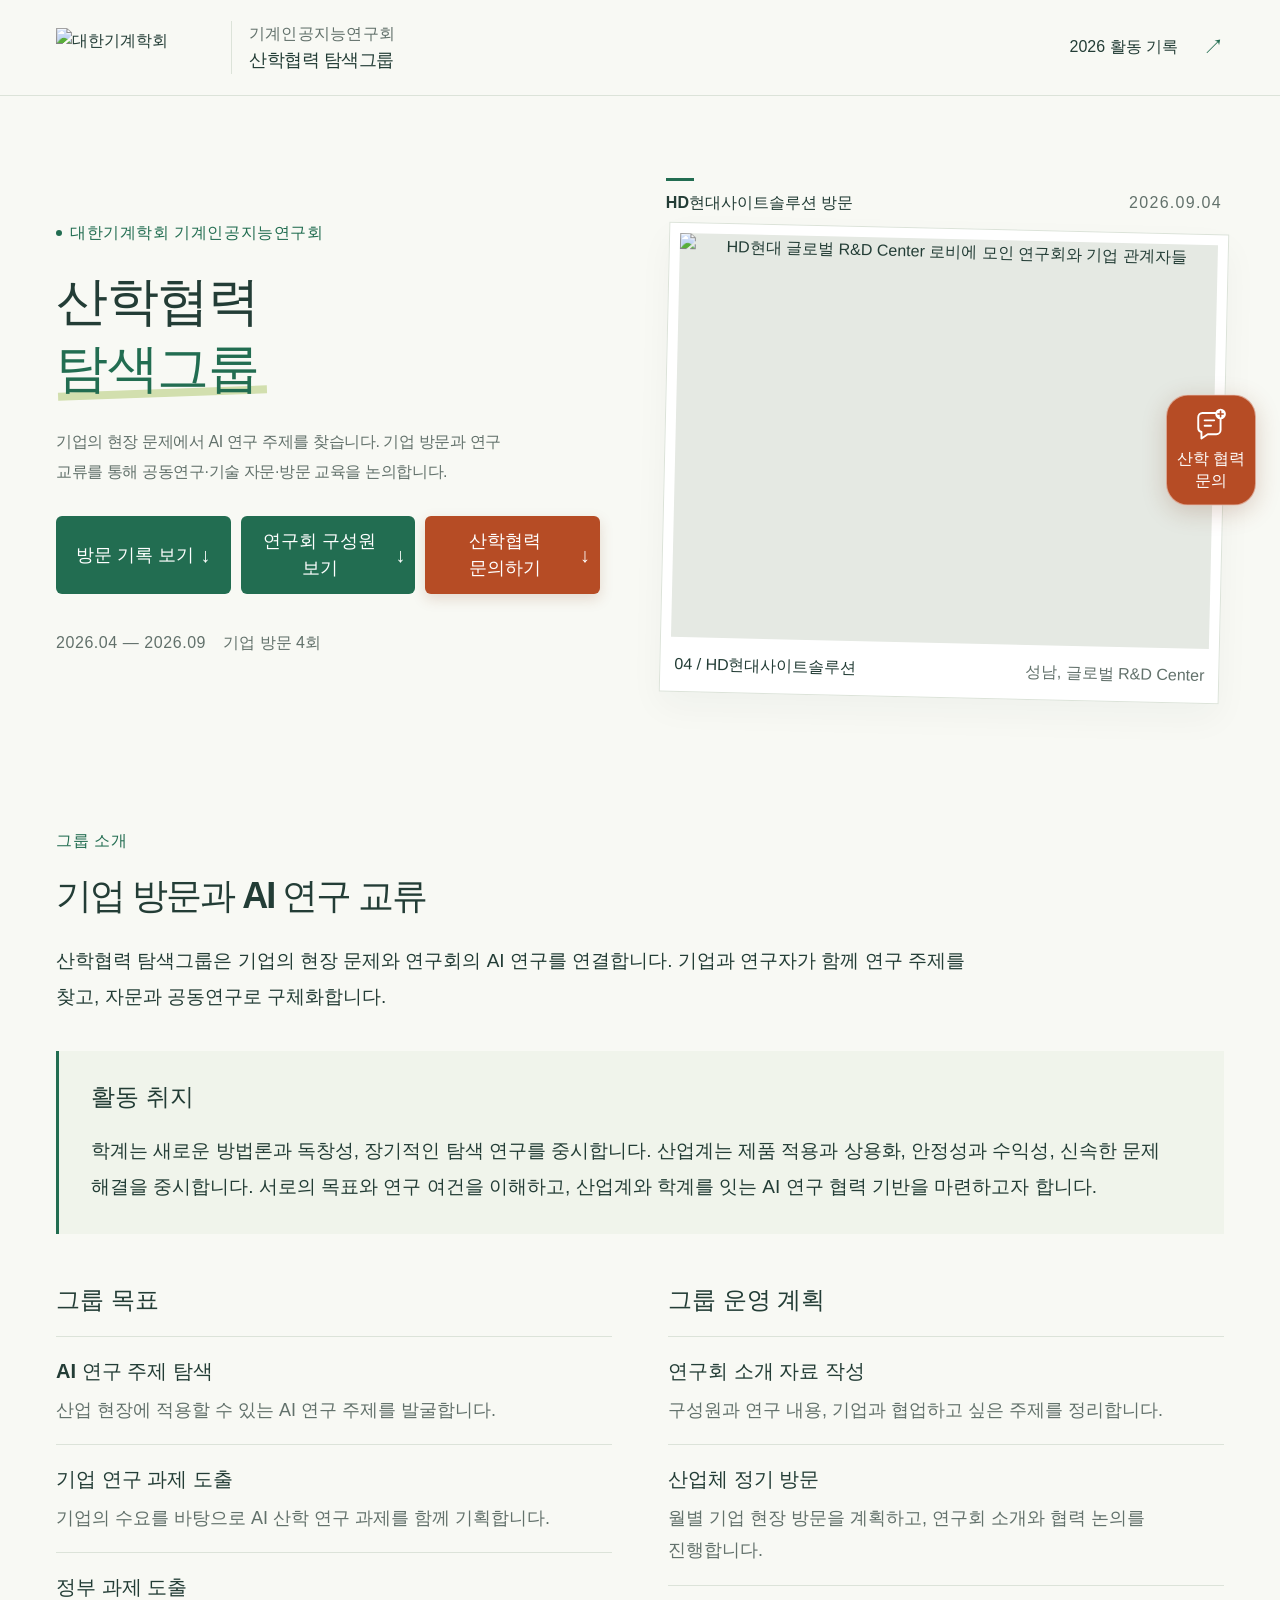
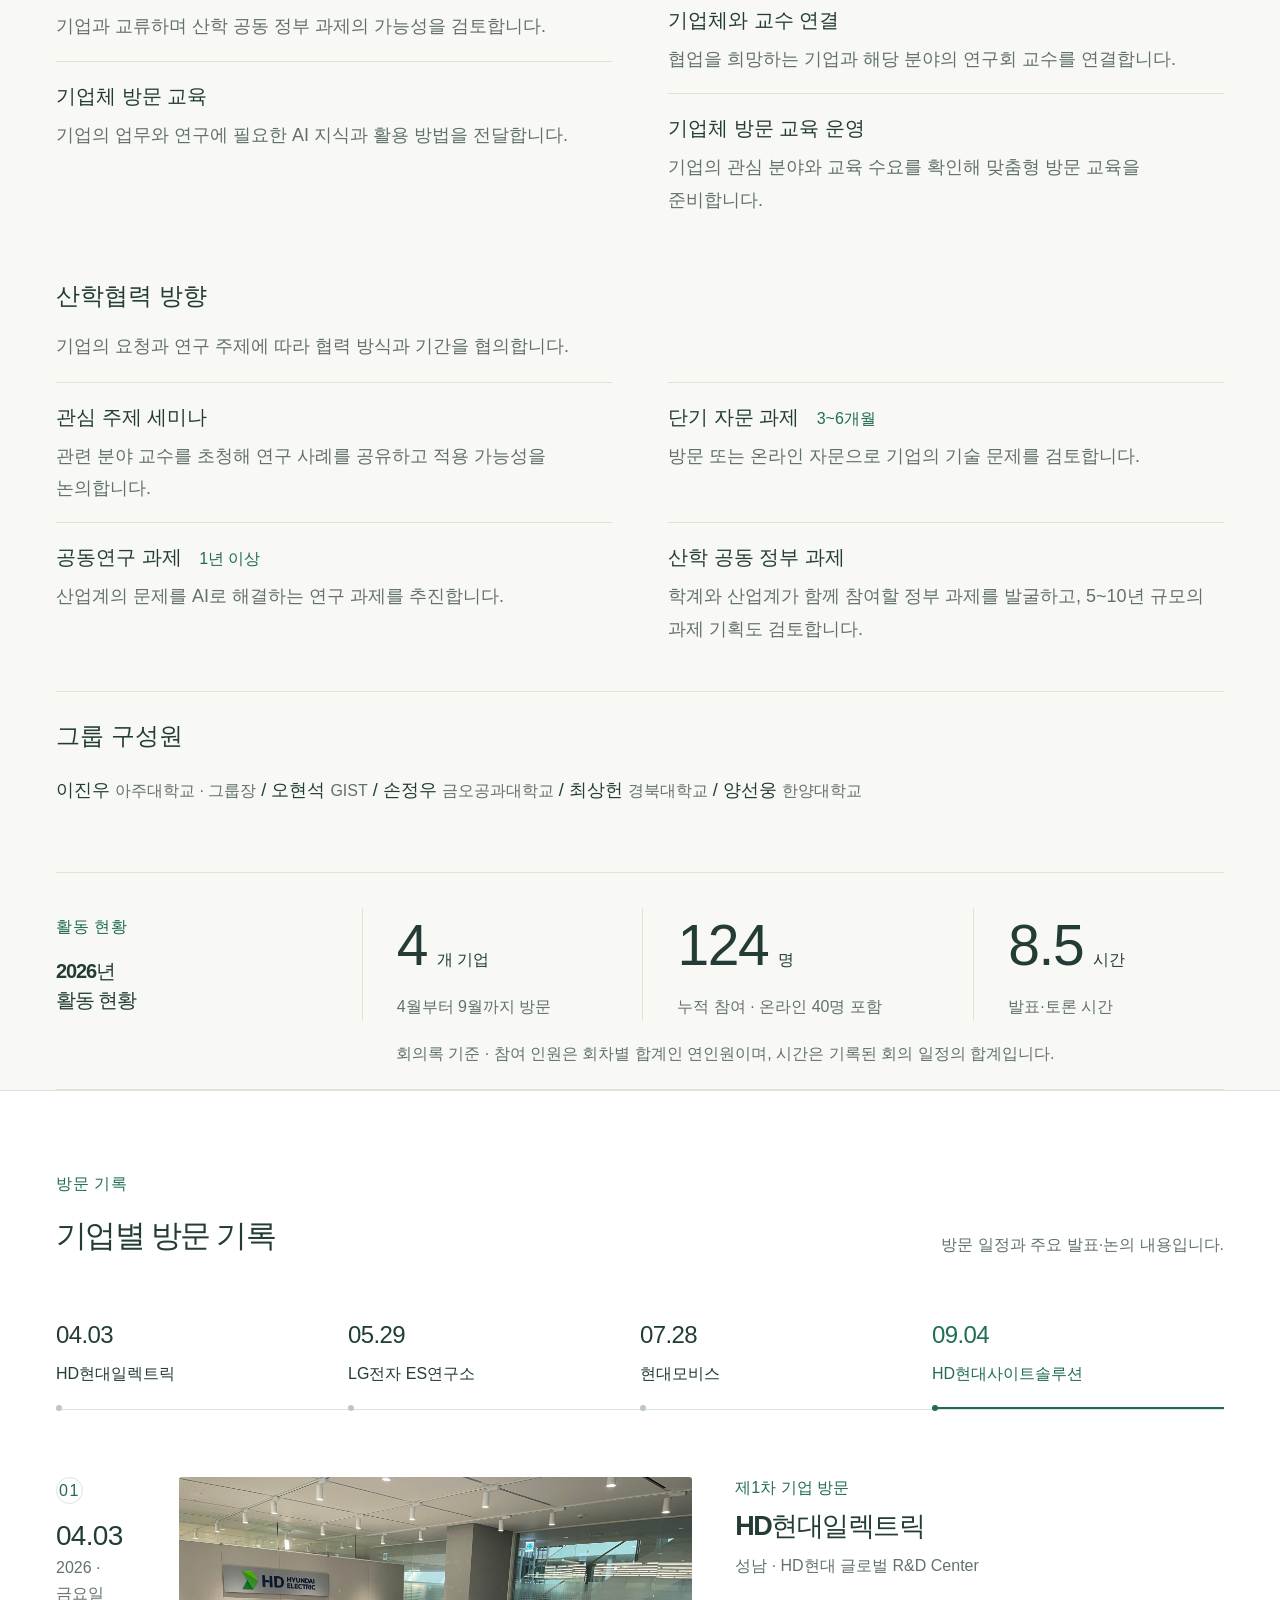
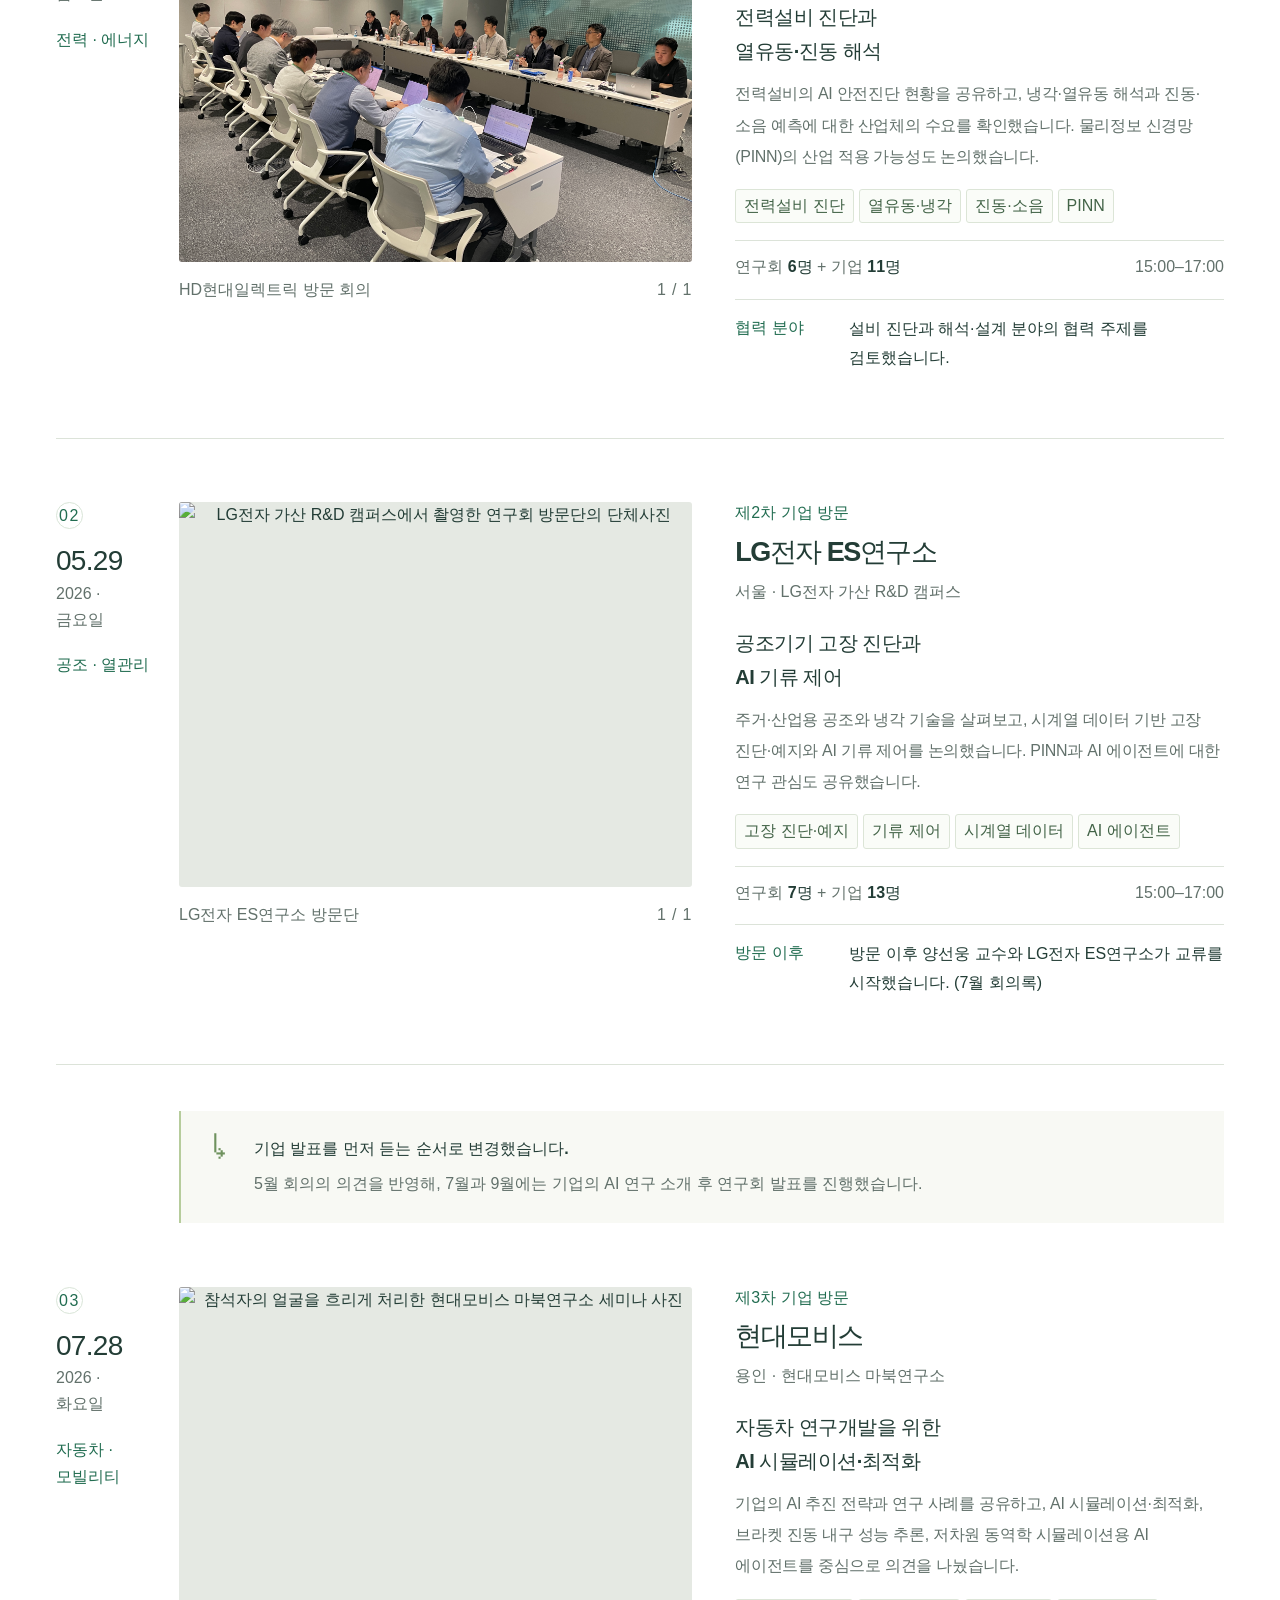
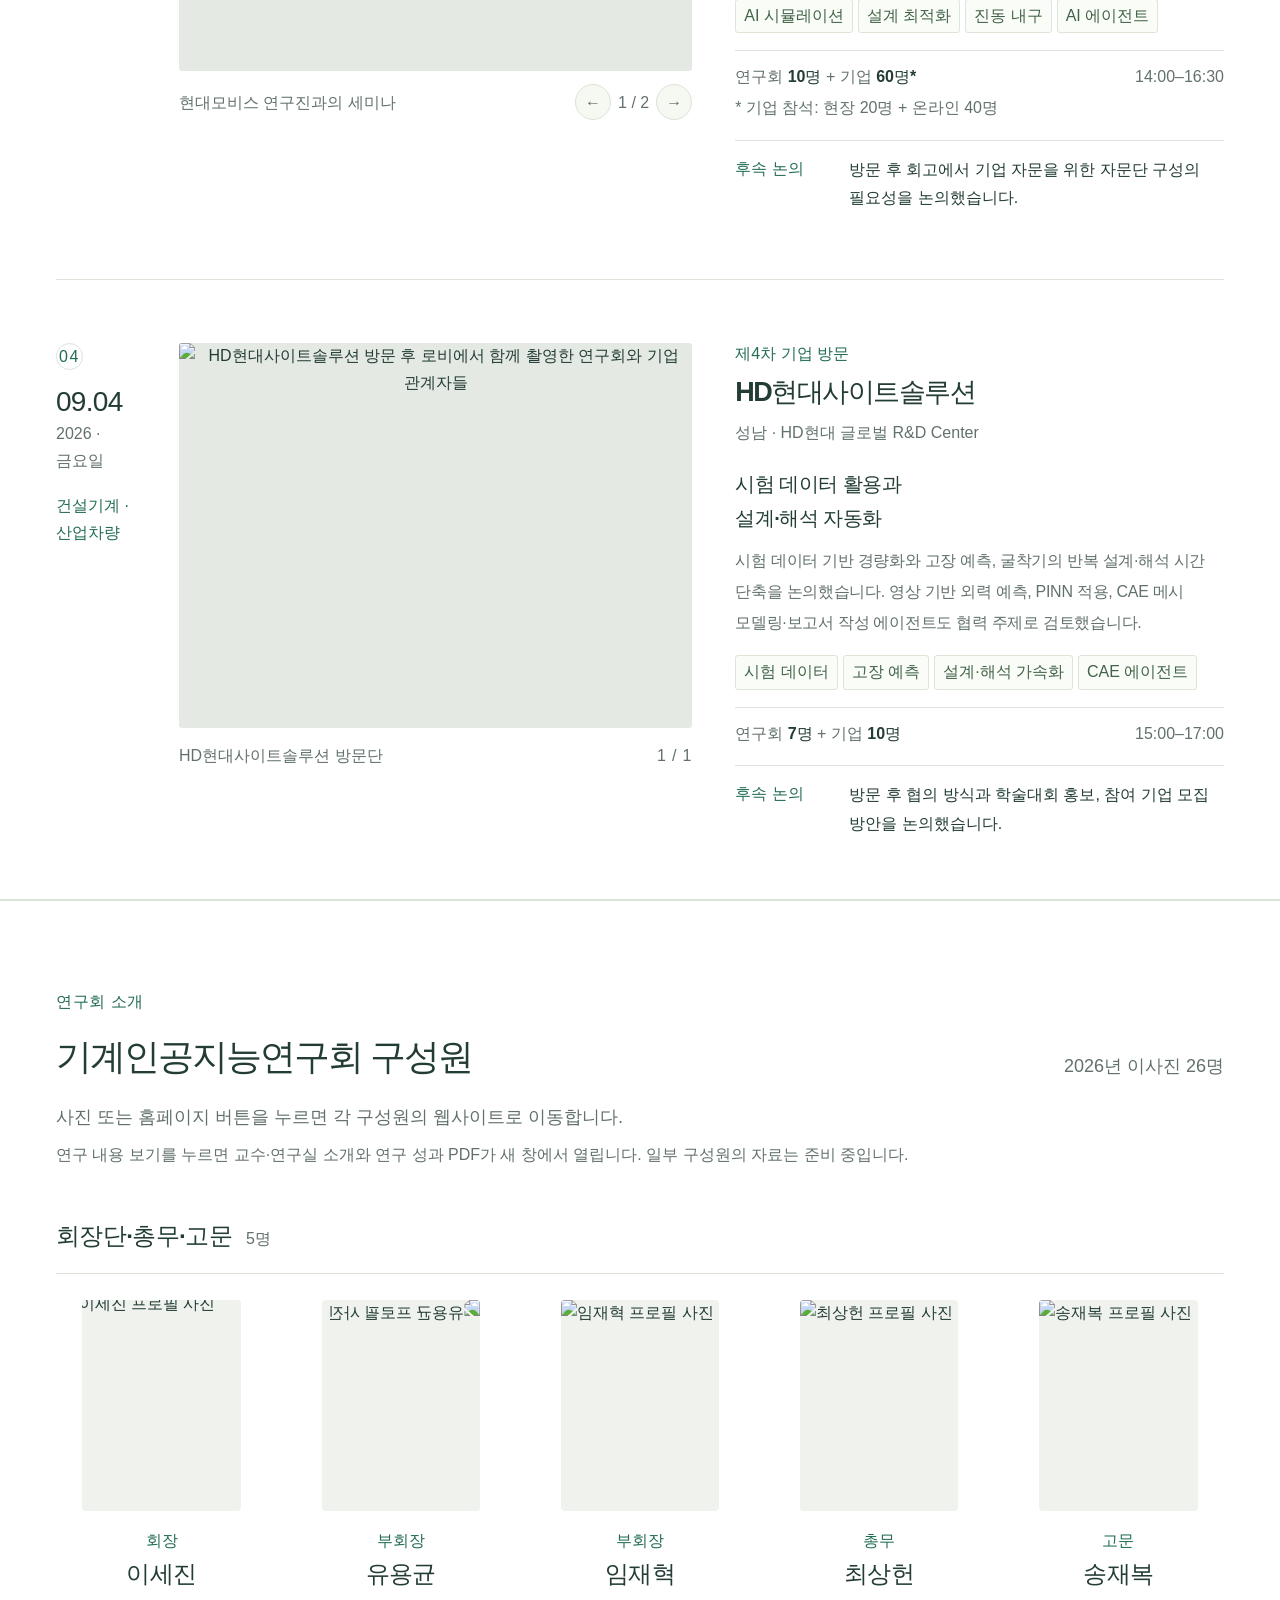
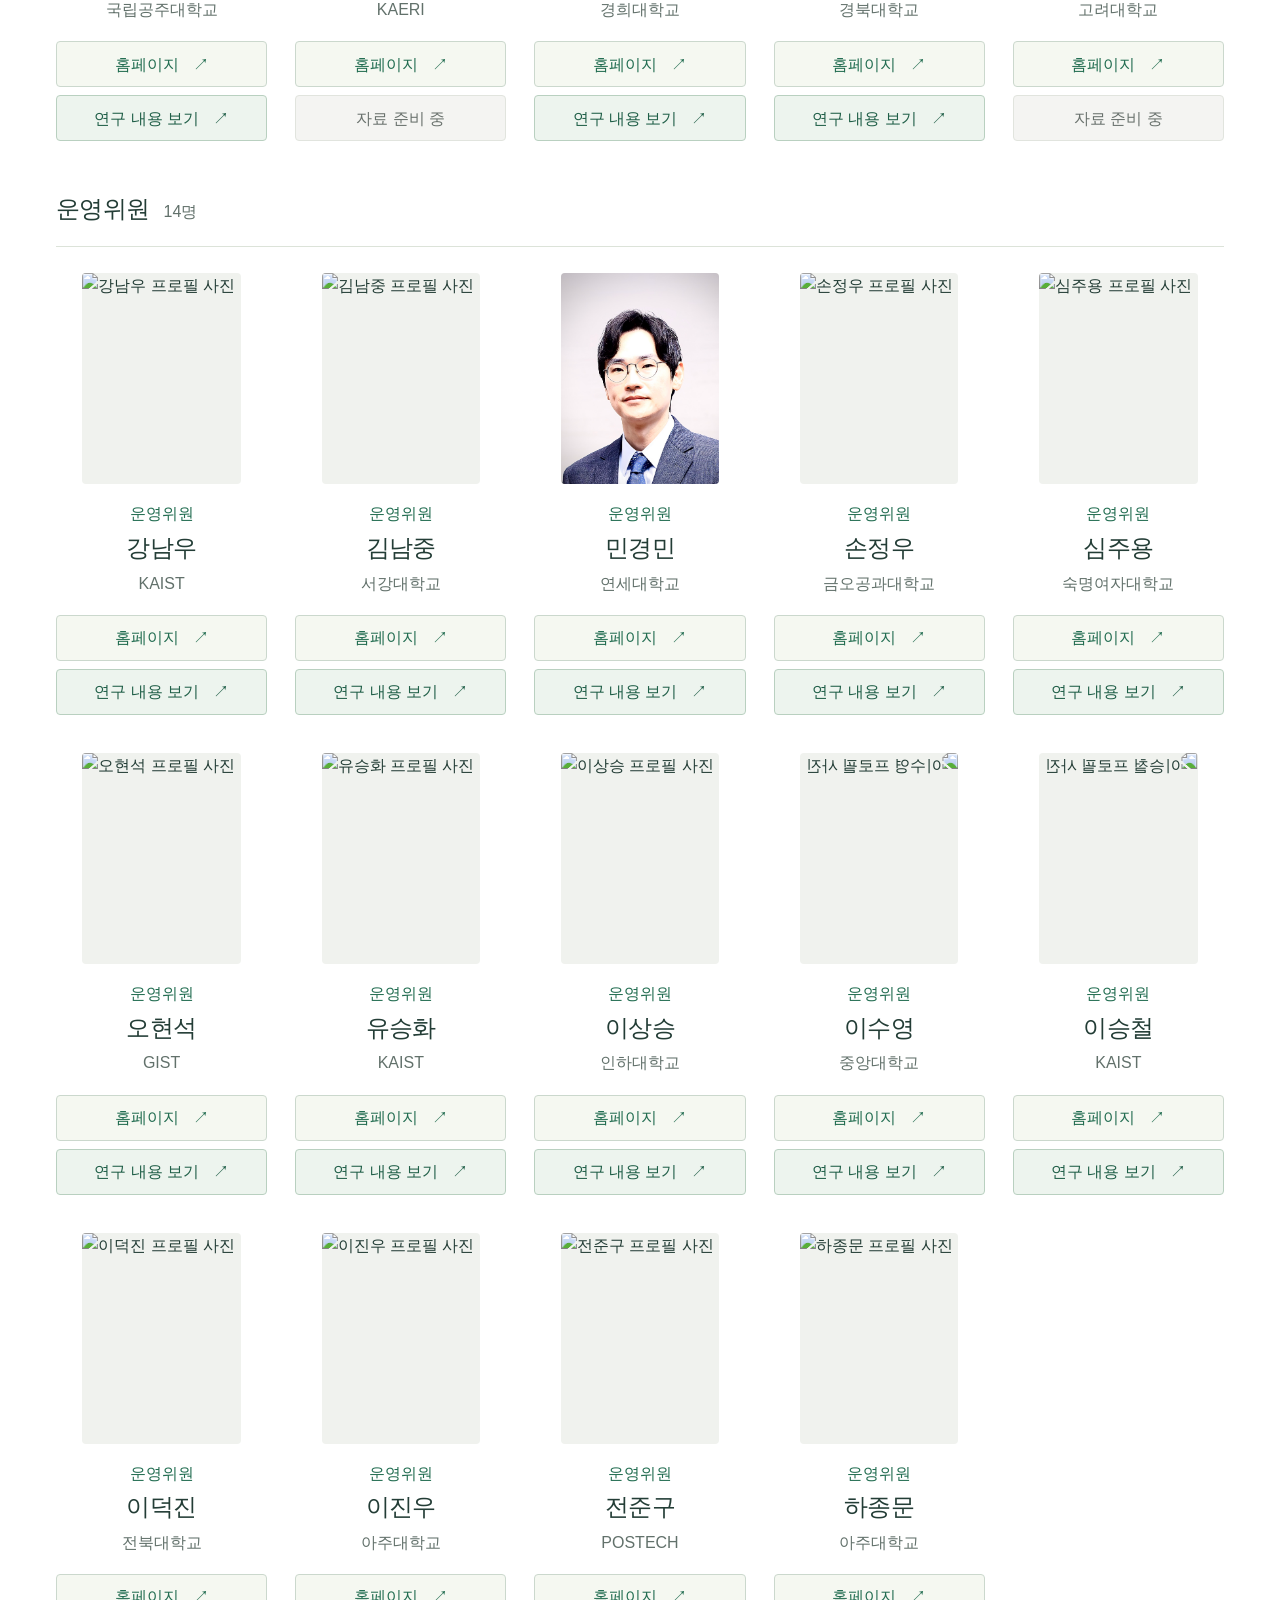
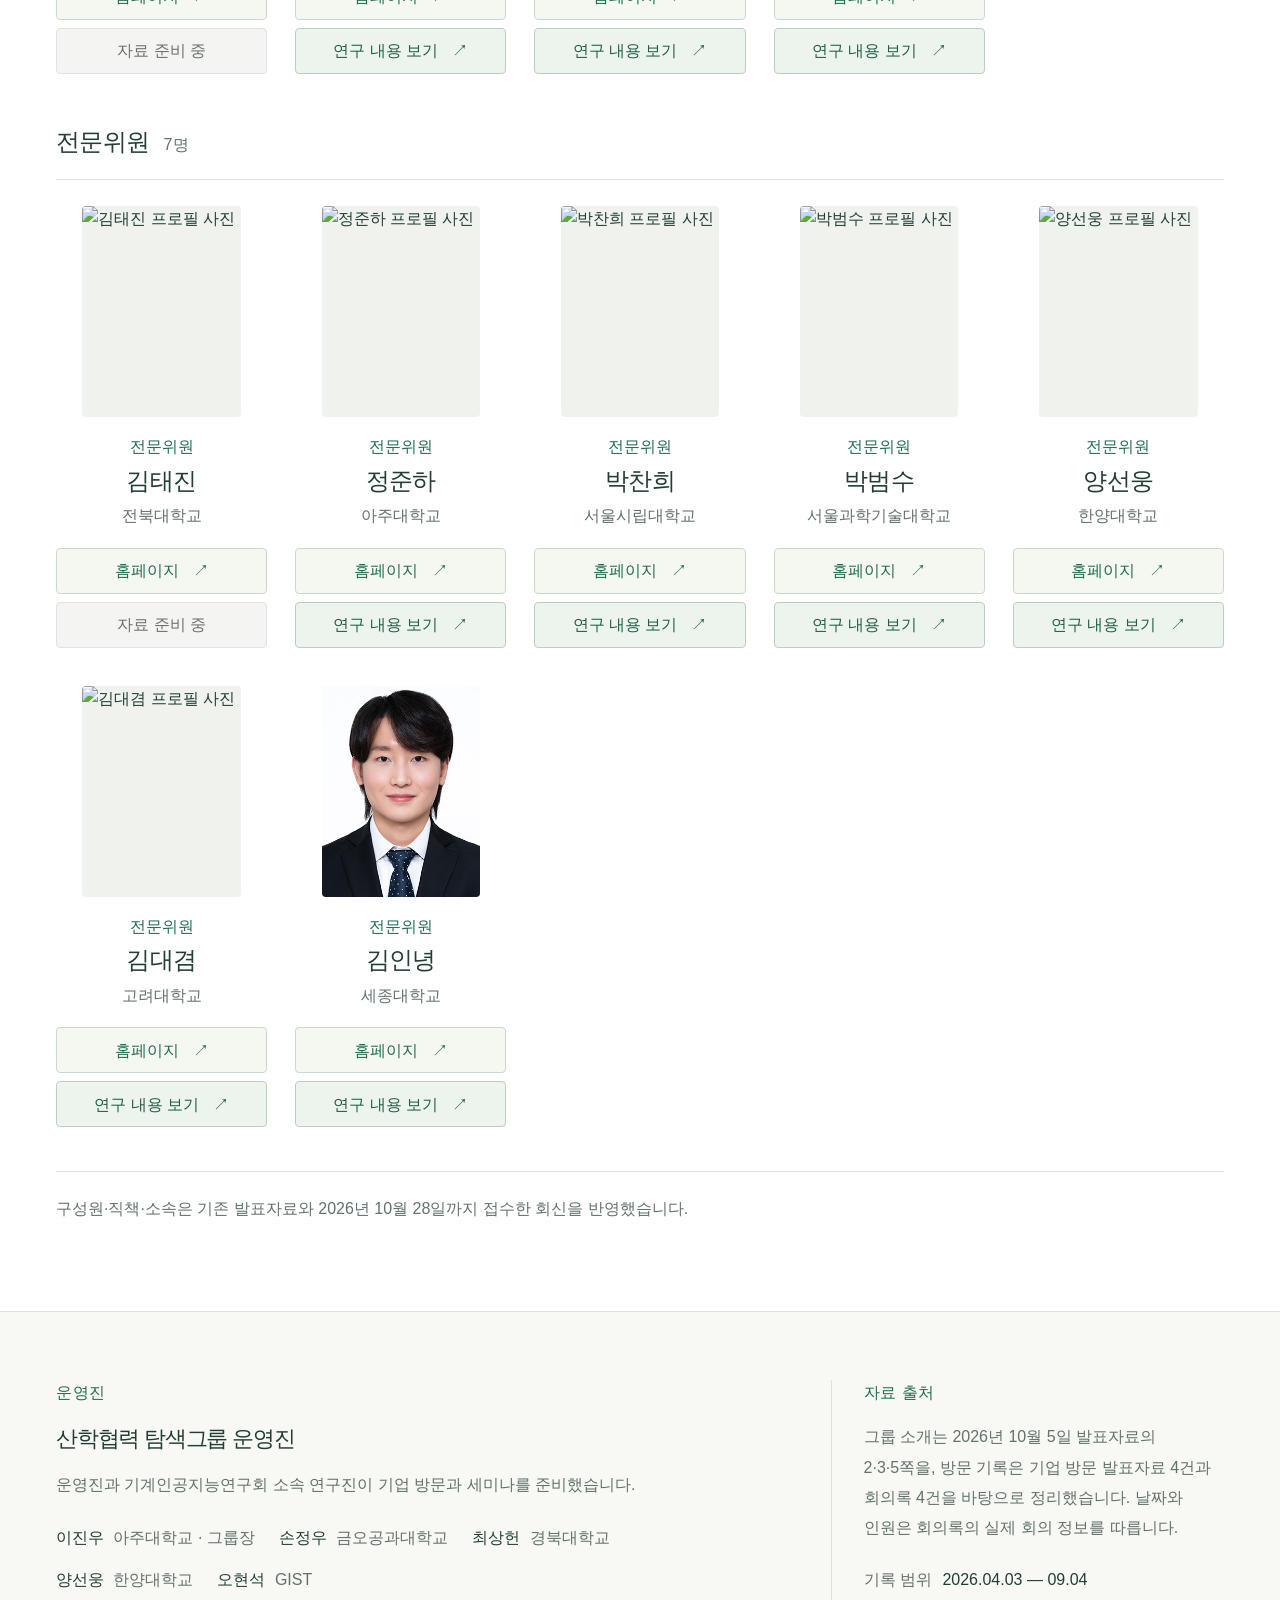
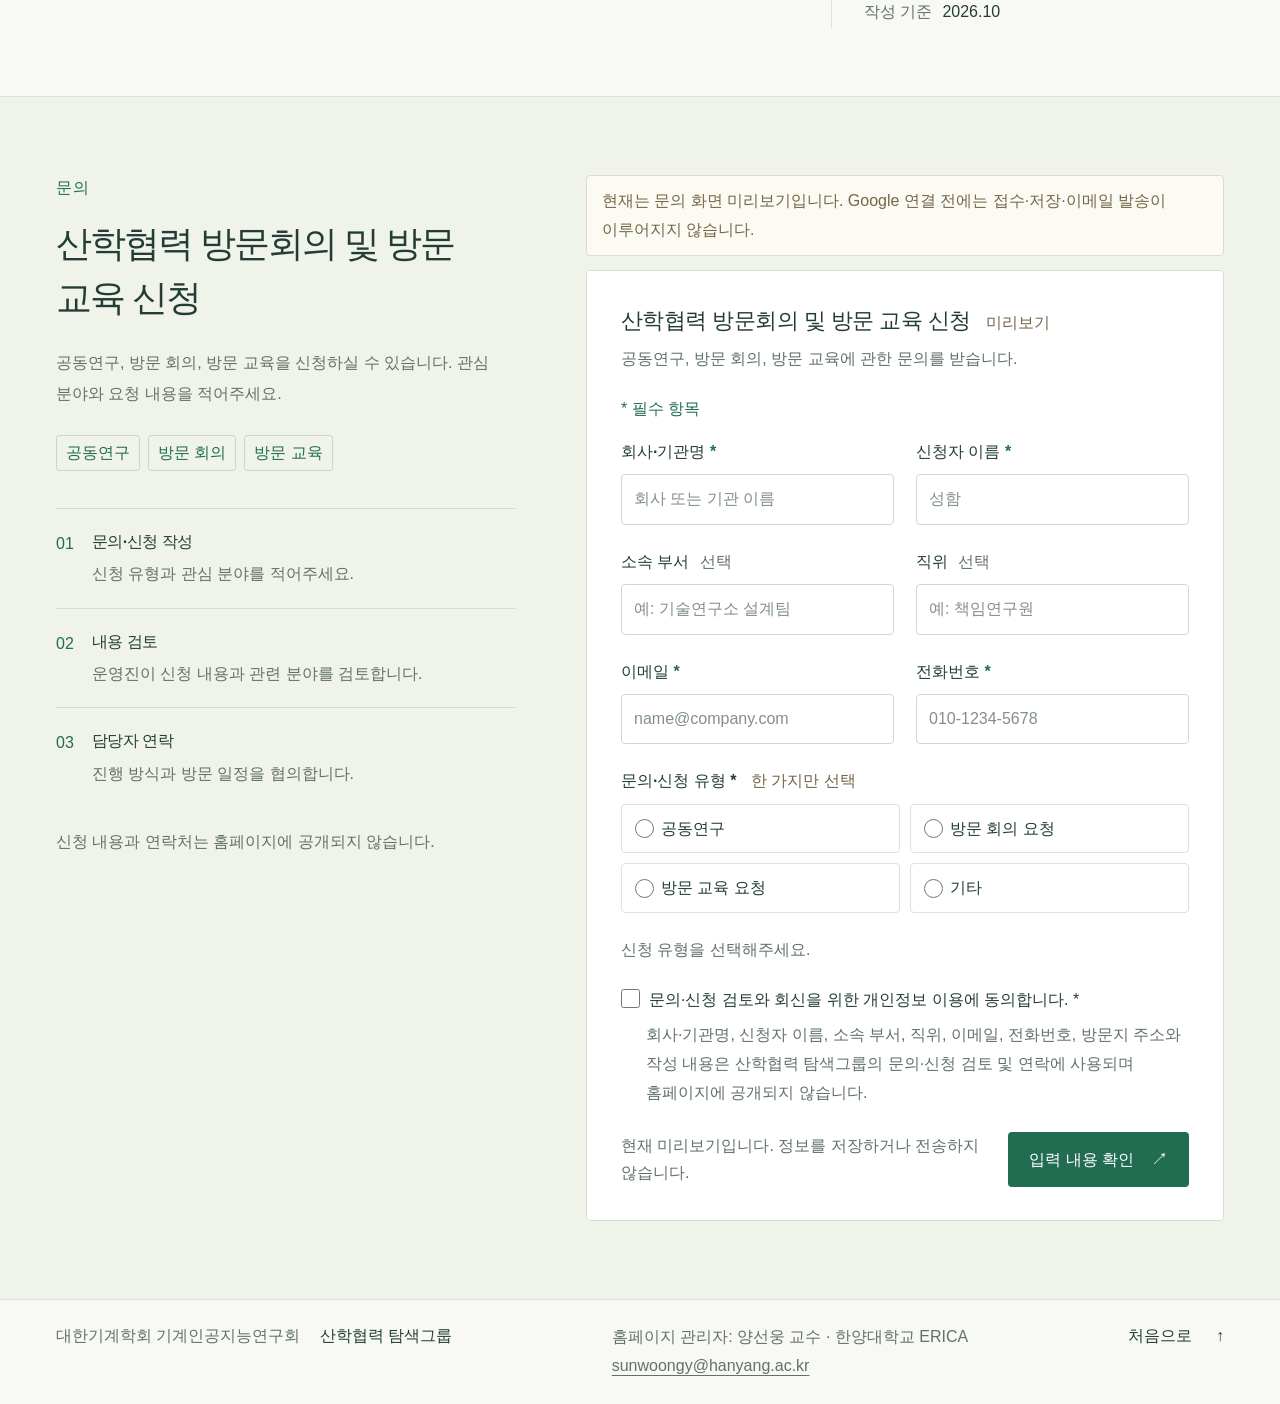
==== index.html @ 675a939b "Publish Sooyoung Lee research profile v2" ====
<!doctype html>
<html lang="ko">
<head>
  <meta charset="UTF-8">
  <meta name="viewport" content="width=device-width, initial-scale=1">
  <meta name="theme-color" content="#f8f9f4">
  <meta name="description" content="대한기계학회 기계인공지능연구회 산학협력 탐색그룹. 그룹 목표와 운영 계획, 기업 방문 기록, 공동연구와 방문 교육을 소개합니다.">
  <meta property="og:title" content="산학협력 탐색그룹 | 기계인공지능연구회">
  <meta property="og:description" content="2026년 4월부터 9월까지, 네 번의 기업 방문과 산학 교류의 기록.">
  <meta property="og:type" content="website">
  <title>산학협력 탐색그룹 · 기계인공지능연구회</title>
  <link rel="icon" href="assets/ksme-logo.gif" type="image/gif">
  <link rel="stylesheet" href="styles.css?v=20261020-research">
  <script src="app.js?v=20261019-quick-follow" defer></script>
  <script src="contact-config.js" defer></script>
  <script src="contact.js?v=choices-20261011" defer></script>
</head>
<body id="top">
  <a class="skip-link" href="#main">본문으로 이동</a>
  <header class="site-header">
    <div class="container header-inner">
      <a class="identity" href="#top" aria-label="산학협력 탐색그룹 처음으로">
        <img class="identity-logo" src="assets/ksme-logo.gif" alt="대한기계학회" width="189" height="47">
        <span class="identity-group"><span class="identity-parent">기계인공지능연구회</span><strong>산학협력 탐색그룹</strong></span>
      </a>
      <a class="header-link" href="#journey"><span class="header-link-label">2026 활동 기록</span><span aria-hidden="true">↗</span></a>
    </div>
  </header>
  <main id="main">
    <section class="hero container" aria-labelledby="hero-title">
      <div class="hero-copy">
        <div class="eyebrow"><span class="status-dot"></span> 대한기계학회 기계인공지능연구회</div>
        <h1 id="hero-title">산학협력<br><em>탐색그룹</em></h1>
        <p class="hero-description">기업의 현장 문제에서 AI 연구 주제를 찾습니다. 기업 방문과 연구 교류를 통해 공동연구·기술 자문·방문 교육을 논의합니다.</p>
        <div class="hero-actions"><a class="button" href="#journey">방문 기록 보기 <span aria-hidden="true">↓</span></a><a class="button" href="#members">연구회 구성원 보기 <span aria-hidden="true">↓</span></a><a class="button button-contact" href="#contact">산학협력 문의하기 <span aria-hidden="true">↓</span></a></div>
        <p class="hero-period">2026.04 — 2026.09 <span>기업 방문 4회</span></p>
      </div>
      <div class="hero-visual">
        <div class="photo-tab">HD현대사이트솔루션 방문 <span>2026.09.04</span></div>
        <figure class="hero-photo">
          <button class="photo-open" data-image="assets/photos/04-hd-site-group.webp" data-caption="2026.09.04 · HD현대사이트솔루션 방문 · HD현대 글로벌 R&D Center" aria-label="HD현대사이트솔루션 방문 단체사진 크게 보기">
            <img src="assets/photos/04-hd-site-group.webp" alt="HD현대 글로벌 R&D Center 로비에 모인 연구회와 기업 관계자들" width="1360" height="1020" fetchpriority="high">
            <span class="photo-expand" aria-hidden="true">↗</span>
          </button>
          <figcaption><span>04 / HD현대사이트솔루션</span><span>성남, 글로벌 R&D Center</span></figcaption>
        </figure>
      </div>
    </section>

    <section class="approach container group-intro" id="about" aria-labelledby="approach-title">
      <div class="intro-heading"><span class="section-kicker">그룹 소개</span><h2 id="approach-title">기업 방문과 AI 연구 교류</h2><p>산학협력 탐색그룹은 기업의 현장 문제와 연구회의 AI 연구를 연결합니다. 기업과 연구자가 함께 연구 주제를 찾고, 자문과 공동연구로 구체화합니다.</p></div>
      <div class="intro-purpose"><h3>활동 취지</h3><p>학계는 새로운 방법론과 독창성, 장기적인 탐색 연구를 중시합니다. 산업계는 제품 적용과 상용화, 안정성과 수익성, 신속한 문제 해결을 중시합니다. 서로의 목표와 연구 여건을 이해하고, 산업계와 학계를 잇는 AI 연구 협력 기반을 마련하고자 합니다.</p></div>
      <div class="intro-columns">
        <div><h3>그룹 목표</h3><dl class="intro-list">
          <div><dt>AI 연구 주제 탐색</dt><dd>산업 현장에 적용할 수 있는 AI 연구 주제를 발굴합니다.</dd></div>
          <div><dt>기업 연구 과제 도출</dt><dd>기업의 수요를 바탕으로 AI 산학 연구 과제를 함께 기획합니다.</dd></div>
          <div><dt>정부 과제 도출</dt><dd>기업과 교류하며 산학 공동 정부 과제의 가능성을 검토합니다.</dd></div>
          <div><dt>기업체 방문 교육</dt><dd>기업의 업무와 연구에 필요한 AI 지식과 활용 방법을 전달합니다.</dd></div>
        </dl></div>
        <div><h3>그룹 운영 계획</h3><dl class="intro-list">
          <div><dt>연구회 소개 자료 작성</dt><dd>구성원과 연구 내용, 기업과 협업하고 싶은 주제를 정리합니다.</dd></div>
          <div><dt>산업체 정기 방문</dt><dd>월별 기업 현장 방문을 계획하고, 연구회 소개와 협력 논의를 진행합니다.</dd></div>
          <div><dt>기업체와 교수 연결</dt><dd>협업을 희망하는 기업과 해당 분야의 연구회 교수를 연결합니다.</dd></div>
          <div><dt>기업체 방문 교육 운영</dt><dd>기업의 관심 분야와 교육 수요를 확인해 맞춤형 방문 교육을 준비합니다.</dd></div>
        </dl></div>
      </div>
      <div class="intro-directions"><h3>산학협력 방향</h3><p class="intro-caption">기업의 요청과 연구 주제에 따라 협력 방식과 기간을 협의합니다.</p><dl class="intro-list direction-list">
        <div><dt>관심 주제 세미나</dt><dd>관련 분야 교수를 초청해 연구 사례를 공유하고 적용 가능성을 논의합니다.</dd></div>
        <div><dt>단기 자문 과제 <span>3~6개월</span></dt><dd>방문 또는 온라인 자문으로 기업의 기술 문제를 검토합니다.</dd></div>
        <div><dt>공동연구 과제 <span>1년 이상</span></dt><dd>산업계의 문제를 AI로 해결하는 연구 과제를 추진합니다.</dd></div>
        <div><dt>산학 공동 정부 과제</dt><dd>학계와 산업계가 함께 참여할 정부 과제를 발굴하고, 5~10년 규모의 과제 기획도 검토합니다.</dd></div>
      </dl></div>
      <div class="intro-team"><h3>그룹 구성원</h3><p>이진우 <span>아주대학교 · 그룹장</span> / 오현석 <span>GIST</span> / 손정우 <span>금오공과대학교</span> / 최상헌 <span>경북대학교</span> / 양선웅 <span>한양대학교</span></p></div>
    </section>



    <section class="numbers container" aria-label="2026년 활동 규모">
      <div class="number-intro"><span class="section-kicker">활동 현황</span><h2>2026년<br>활동 현황</h2></div>
      <div class="metric"><p><strong>4</strong><span>개 기업</span></p><span>4월부터 9월까지 방문</span></div>
      <div class="metric"><p><strong>124</strong><span>명</span></p><span>누적 참여 · 온라인 40명 포함</span></div>
      <div class="metric"><p><strong>8.5</strong><span>시간</span></p><span>발표·토론 시간</span></div>
      <p class="metric-note">회의록 기준 · 참여 인원은 회차별 합계인 연인원이며, 시간은 기록된 회의 일정의 합계입니다.</p>
    </section>



    <section class="journey" id="journey" aria-labelledby="journey-title">
      <div class="container">
        <div class="section-heading"><div><span class="section-kicker">방문 기록</span><h2 id="journey-title">기업별 방문 기록</h2></div><p>방문 일정과 주요 발표·논의 내용입니다.</p></div>
        <nav class="journey-index" aria-label="방문 기록 바로가기">
          <a href="#visit-01"><span>04.03</span><strong>HD현대일렉트릭</strong></a><a href="#visit-02"><span>05.29</span><strong>LG전자 ES연구소</strong></a><a href="#visit-03"><span>07.28</span><strong>현대모비스</strong></a><a href="#visit-04"><span>09.04</span><strong>HD현대사이트솔루션</strong></a>
        </nav>

        <article class="visit" id="visit-01" aria-labelledby="visit-title-01">
          <div class="visit-date"><span class="visit-number">01</span><time datetime="2026-04-03"><strong>04.03</strong><span>2026 · 금요일</span></time><span class="visit-sector">전력 · 에너지</span></div>
          <div class="visit-content">
            <div class="visit-gallery" aria-label="HD현대일렉트릭 방문 사진"><figure><button class="photo-open" data-image="assets/photos/01-hd-electric-visit-20261015.jpg" data-caption="2026.04.03 · HD현대일렉트릭 · 전력설비 AI 연구 교류" aria-label="HD현대일렉트릭 방문 사진 크게 보기"><img src="assets/photos/01-hd-electric-visit-20261015.jpg" alt="HD현대일렉트릭 회의실에서 연구회와 기업 관계자들이 AI 연구와 협력 주제를 논의하는 모습" width="4032" height="3024" loading="lazy"><span class="photo-expand" aria-hidden="true">↗</span></button><figcaption><span>HD현대일렉트릭 방문 회의</span><span class="photo-count">1 / 1</span></figcaption></figure></div>
            <div class="visit-story"><div class="visit-label">제1차 기업 방문</div><h3 id="visit-title-01">HD현대일렉트릭</h3><p class="location">성남 · HD현대 글로벌 R&D Center</p><p class="visit-lead">전력설비 진단과<br>열유동·진동 해석</p><p class="visit-description">전력설비의 AI 안전진단 현황을 공유하고, 냉각·열유동 해석과 진동·소음 예측에 대한 산업체의 수요를 확인했습니다. 물리정보 신경망(PINN)의 산업 적용 가능성도 논의했습니다.</p><div class="tags"><span>전력설비 진단</span><span>열유동·냉각</span><span>진동·소음</span><span>PINN</span></div><div class="meeting-meta"><span>연구회 <b>6명</b> + 기업 <b>11명</b></span><span>15:00–17:00</span></div><div class="takeaway"><span>협력 분야</span><p>설비 진단과 해석·설계 분야의 협력 주제를 검토했습니다.</p></div></div>
          </div>
        </article>

        <article class="visit" id="visit-02" aria-labelledby="visit-title-02">
          <div class="visit-date"><span class="visit-number">02</span><time datetime="2026-05-29"><strong>05.29</strong><span>2026 · 금요일</span></time><span class="visit-sector">공조 · 열관리</span></div>
          <div class="visit-content">
            <div class="visit-gallery"><figure><button class="photo-open" data-image="assets/photos/02-lg-es-group.webp" data-caption="2026.05.29 · LG전자 ES연구소 방문 · 가산 R&D 캠퍼스" aria-label="LG전자 ES연구소 방문 단체사진 크게 보기"><img src="assets/photos/02-lg-es-group.webp" alt="LG전자 가산 R&D 캠퍼스에서 촬영한 연구회 방문단의 단체사진" width="2137" height="1603" loading="lazy"><span class="photo-expand" aria-hidden="true">↗</span></button><figcaption><span>LG전자 ES연구소 방문단</span><span class="photo-count">1 / 1</span></figcaption></figure></div>
            <div class="visit-story"><div class="visit-label">제2차 기업 방문</div><h3 id="visit-title-02">LG전자 ES연구소</h3><p class="location">서울 · LG전자 가산 R&D 캠퍼스</p><p class="visit-lead">공조기기 고장 진단과<br>AI 기류 제어</p><p class="visit-description">주거·산업용 공조와 냉각 기술을 살펴보고, 시계열 데이터 기반 고장 진단·예지와 AI 기류 제어를 논의했습니다. PINN과 AI 에이전트에 대한 연구 관심도 공유했습니다.</p><div class="tags"><span>고장 진단·예지</span><span>기류 제어</span><span>시계열 데이터</span><span>AI 에이전트</span></div><div class="meeting-meta"><span>연구회 <b>7명</b> + 기업 <b>13명</b></span><span>15:00–17:00</span></div><div class="takeaway"><span>방문 이후</span><p>방문 이후 양선웅 교수와 LG전자 ES연구소가 교류를 시작했습니다. (7월 회의록)</p></div></div>
          </div>
        </article>

        <div class="journey-note"><span aria-hidden="true">↳</span><p><strong>기업 발표를 먼저 듣는 순서로 변경했습니다.</strong><br>5월 회의의 의견을 반영해, 7월과 9월에는 기업의 AI 연구 소개 후 연구회 발표를 진행했습니다.</p></div>

        <article class="visit" id="visit-03" aria-labelledby="visit-title-03">
          <div class="visit-date"><span class="visit-number">03</span><time datetime="2026-07-28"><strong>07.28</strong><span>2026 · 화요일</span></time><span class="visit-sector">자동차 · 모빌리티</span></div>
          <div class="visit-content">
            <div class="visit-gallery" data-gallery="mobis" aria-label="현대모비스 방문 사진"><figure><button class="photo-open" data-image="assets/photos/03-mobis-meeting.webp?v=privacy-20261004" data-caption="2026.07.28 · 현대모비스 마북연구소 · 연구회·기업 관계자들과의 교류" aria-label="현대모비스 방문 사진 크게 보기"><img src="assets/photos/03-mobis-meeting.webp?v=privacy-20261004" alt="참석자의 얼굴을 흐리게 처리한 현대모비스 마북연구소 세미나 사진" width="1448" height="1086" loading="lazy"><span class="photo-expand" aria-hidden="true">↗</span></button><figcaption><span class="gallery-caption">현대모비스 연구진과의 세미나</span><span class="gallery-pagination"><button type="button" data-prev aria-label="현대모비스 이전 사진">←</button><span data-counter aria-live="polite">1 / 2</span><button type="button" data-next aria-label="현대모비스 다음 사진">→</button></span></figcaption></figure></div>
            <div class="visit-story"><div class="visit-label">제3차 기업 방문</div><h3 id="visit-title-03">현대모비스</h3><p class="location">용인 · 현대모비스 마북연구소</p><p class="visit-lead">자동차 연구개발을 위한<br>AI 시뮬레이션·최적화</p><p class="visit-description">기업의 AI 추진 전략과 연구 사례를 공유하고, AI 시뮬레이션·최적화, 브라켓 진동 내구 성능 추론, 저차원 동역학 시뮬레이션용 AI 에이전트를 중심으로 의견을 나눴습니다.</p><div class="tags"><span>AI 시뮬레이션</span><span>설계 최적화</span><span>진동 내구</span><span>AI 에이전트</span></div><div class="meeting-meta"><span>연구회 <b>10명</b> + 기업 <b>60명*</b></span><span>14:00–16:30</span></div><p class="attendance-note">* 기업 참석: 현장 20명 + 온라인 40명</p><div class="takeaway"><span>후속 논의</span><p>방문 후 회고에서 기업 자문을 위한 자문단 구성의 필요성을 논의했습니다.</p></div></div>
          </div>
        </article>

        <article class="visit" id="visit-04" aria-labelledby="visit-title-04">
          <div class="visit-date"><span class="visit-number">04</span><time datetime="2026-09-04"><strong>09.04</strong><span>2026 · 금요일</span></time><span class="visit-sector">건설기계 · 산업차량</span></div>
          <div class="visit-content">
            <div class="visit-gallery"><figure><button class="photo-open" data-image="assets/photos/04-hd-site-group.webp" data-caption="2026.09.04 · HD현대사이트솔루션 방문 · HD현대 글로벌 R&D Center" aria-label="HD현대사이트솔루션 방문 단체사진 크게 보기"><img src="assets/photos/04-hd-site-group.webp" alt="HD현대사이트솔루션 방문 후 로비에서 함께 촬영한 연구회와 기업 관계자들" width="1360" height="1020" loading="lazy"><span class="photo-expand" aria-hidden="true">↗</span></button><figcaption><span>HD현대사이트솔루션 방문단</span><span class="photo-count">1 / 1</span></figcaption></figure></div>
            <div class="visit-story"><div class="visit-label">제4차 기업 방문</div><h3 id="visit-title-04">HD현대사이트솔루션</h3><p class="location">성남 · HD현대 글로벌 R&D Center</p><p class="visit-lead">시험 데이터 활용과<br>설계·해석 자동화</p><p class="visit-description">시험 데이터 기반 경량화와 고장 예측, 굴착기의 반복 설계·해석 시간 단축을 논의했습니다. 영상 기반 외력 예측, PINN 적용, CAE 메시 모델링·보고서 작성 에이전트도 협력 주제로 검토했습니다.</p><div class="tags"><span>시험 데이터</span><span>고장 예측</span><span>설계·해석 가속화</span><span>CAE 에이전트</span></div><div class="meeting-meta"><span>연구회 <b>7명</b> + 기업 <b>10명</b></span><span>15:00–17:00</span></div><div class="takeaway"><span>후속 논의</span><p>방문 후 협의 방식과 학술대회 홍보, 참여 기업 모집 방안을 논의했습니다.</p></div></div>
          </div>
        </article>
      </div>
    </section>

    <section class="members-section" id="members" aria-labelledby="members-title">
      <div class="container">
        <div class="section-heading members-heading"><div><span class="section-kicker">연구회 소개</span><h2 id="members-title">기계인공지능연구회 구성원</h2></div><p>2026년 이사진 26명</p></div>
        <p class="members-description">사진 또는 홈페이지 버튼을 누르면 각 구성원의 웹사이트로 이동합니다.</p>
        <p class="members-research-note" id="members-research-note">연구 내용 보기를 누르면 교수·연구실 소개와 연구 성과 PDF가 새 창에서 열립니다. 일부 구성원의 자료는 준비 중입니다.</p>
      <div class="member-group" aria-labelledby="member-group-1">
        <div class="member-group-heading"><h3 id="member-group-1">회장단·총무·고문</h3><span>5명</span></div>
        <div class="members-grid">
          <article class="member-card" aria-labelledby="member-46-name">
            <a class="member-photo" href="https://sites.google.com/site/appliedroboticslab/" target="_blank" rel="noopener noreferrer" aria-label="이세진 홈페이지 (새 창)">
              <img src="assets/members/member-46.png" alt="이세진 프로필 사진" width="1500" height="2250" loading="lazy" decoding="async" style="width:143.74838%;height:152.36238%;left:-12.51042%;top:-3.87610%">
            </a>
            <div class="member-info"><p class="member-role">회장</p><h4 id="member-46-name">이세진</h4><p class="member-affiliation">국립공주대학교</p></div>
            <div class="member-actions">
              <a class="member-homepage" href="https://sites.google.com/site/appliedroboticslab/" target="_blank" rel="noopener noreferrer" aria-label="이세진 홈페이지 (새 창)">홈페이지 <span aria-hidden="true">↗</span></a>
              <a class="member-research" href="assets/research/member-46-research.pdf?v=20261028" target="_blank" rel="noopener noreferrer" type="application/pdf" aria-label="이세진 연구 내용 보기 (PDF 2쪽, 새 창)">연구 내용 보기 <span aria-hidden="true">↗</span></a>
            </div>
          </article>
          <article class="member-card" aria-labelledby="member-48-name">
            <a class="member-photo" href="https://kaeri.ust.ac.kr/%E8%A4%87%E8%A3%BD-peaple" target="_blank" rel="noopener noreferrer" aria-label="유용균 홈페이지 (새 창)">
              <img src="assets/members/member-48.png" alt="유용균 프로필 사진" width="268" height="359" loading="lazy" decoding="async" style="transform:scaleX(-1)">
            </a>
            <div class="member-info"><p class="member-role">부회장</p><h4 id="member-48-name">유용균</h4><p class="member-affiliation">KAERI</p></div>
            <div class="member-actions">
              <a class="member-homepage" href="https://kaeri.ust.ac.kr/%E8%A4%87%E8%A3%BD-peaple" target="_blank" rel="noopener noreferrer" aria-label="유용균 홈페이지 (새 창)">홈페이지 <span aria-hidden="true">↗</span></a>
              <button class="member-research" type="button" disabled aria-label="유용균 연구 내용 보기 (준비 중)" aria-describedby="members-research-note">자료 준비 중</button>
            </div>
          </article>
          <article class="member-card" aria-labelledby="member-50-name">
            <a class="member-photo" href="https://sites.google.com/view/jaehyuklim77/news?authuser=0" target="_blank" rel="noopener noreferrer" aria-label="임재혁 홈페이지 (새 창)">
              <img src="assets/members/member-50.png" alt="임재혁 프로필 사진" width="268" height="359" loading="lazy" decoding="async">
            </a>
            <div class="member-info"><p class="member-role">부회장</p><h4 id="member-50-name">임재혁</h4><p class="member-affiliation">경희대학교</p></div>
            <div class="member-actions">
              <a class="member-homepage" href="https://sites.google.com/view/jaehyuklim77/news?authuser=0" target="_blank" rel="noopener noreferrer" aria-label="임재혁 홈페이지 (새 창)">홈페이지 <span aria-hidden="true">↗</span></a>
              <a class="member-research" href="assets/research/member-50-research.pdf" target="_blank" rel="noopener noreferrer" type="application/pdf" aria-label="임재혁 연구 내용 보기 (PDF 2쪽, 새 창)">연구 내용 보기 <span aria-hidden="true">↗</span></a>
            </div>
          </article>
          <article class="member-card" aria-labelledby="member-52-name">
            <a class="member-photo" href="https://mlfm.knu.ac.kr/" target="_blank" rel="noopener noreferrer" aria-label="최상헌 홈페이지 (새 창)">
              <img src="assets/members/member-52.png" alt="최상헌 프로필 사진" width="425" height="567" loading="lazy" decoding="async">
            </a>
            <div class="member-info"><p class="member-role">총무</p><h4 id="member-52-name">최상헌</h4><p class="member-affiliation">경북대학교</p></div>
            <div class="member-actions">
              <a class="member-homepage" href="https://mlfm.knu.ac.kr/" target="_blank" rel="noopener noreferrer" aria-label="최상헌 홈페이지 (새 창)">홈페이지 <span aria-hidden="true">↗</span></a>
              <a class="member-research" href="assets/research/member-52-research.pdf?v=20261028" target="_blank" rel="noopener noreferrer" type="application/pdf" aria-label="최상헌 연구 내용 보기 (PDF 4쪽, 새 창)">연구 내용 보기 <span aria-hidden="true">↗</span></a>
            </div>
          </article>
          <article class="member-card" aria-labelledby="member-54-name">
            <a class="member-photo" href="https://sites.google.com/view/intelligent-robot-laboratory/" target="_blank" rel="noopener noreferrer" aria-label="송재복 홈페이지 (새 창)">
              <img src="assets/members/member-54.png" alt="송재복 프로필 사진" width="374" height="529" loading="lazy" decoding="async">
            </a>
            <div class="member-info"><p class="member-role">고문</p><h4 id="member-54-name">송재복</h4><p class="member-affiliation">고려대학교</p></div>
            <div class="member-actions">
              <a class="member-homepage" href="https://sites.google.com/view/intelligent-robot-laboratory/" target="_blank" rel="noopener noreferrer" aria-label="송재복 홈페이지 (새 창)">홈페이지 <span aria-hidden="true">↗</span></a>
              <button class="member-research" type="button" disabled aria-label="송재복 연구 내용 보기 (준비 중)" aria-describedby="members-research-note">자료 준비 중</button>
            </div>
          </article>
        </div>
      </div>
      <div class="member-group" aria-labelledby="member-group-2">
        <div class="member-group-heading"><h3 id="member-group-2">운영위원</h3><span>14명</span></div>
        <div class="members-grid">
          <article class="member-card" aria-labelledby="member-04-name">
            <a class="member-photo" href="https://www.smartdesignlab.org/" target="_blank" rel="noopener noreferrer" aria-label="강남우 홈페이지 (새 창)">
              <img src="assets/members/member-04.png" alt="강남우 프로필 사진" width="250" height="342" loading="lazy" decoding="async">
            </a>
            <div class="member-info"><p class="member-role">운영위원</p><h4 id="member-04-name">강남우</h4><p class="member-affiliation">KAIST</p></div>
            <div class="member-actions">
              <a class="member-homepage" href="https://www.smartdesignlab.org/" target="_blank" rel="noopener noreferrer" aria-label="강남우 홈페이지 (새 창)">홈페이지 <span aria-hidden="true">↗</span></a>
              <a class="member-research" href="assets/research/member-04-research.pdf?v=20261028" target="_blank" rel="noopener noreferrer" type="application/pdf" aria-label="강남우 연구 내용 보기 (PDF 3쪽, 새 창)">연구 내용 보기 <span aria-hidden="true">↗</span></a>
            </div>
          </article>
          <article class="member-card" aria-labelledby="member-06-name">
            <a class="member-photo" href="https://sites.google.com/view/namjungk" target="_blank" rel="noopener noreferrer" aria-label="김남중 홈페이지 (새 창)">
              <img src="assets/members/member-06.png" alt="김남중 프로필 사진" width="232" height="316" loading="lazy" decoding="async">
            </a>
            <div class="member-info"><p class="member-role">운영위원</p><h4 id="member-06-name">김남중</h4><p class="member-affiliation">서강대학교</p></div>
            <div class="member-actions">
              <a class="member-homepage" href="https://sites.google.com/view/namjungk" target="_blank" rel="noopener noreferrer" aria-label="김남중 홈페이지 (새 창)">홈페이지 <span aria-hidden="true">↗</span></a>
              <a class="member-research" href="assets/research/member-06-research.pdf?v=20261028" target="_blank" rel="noopener noreferrer" type="application/pdf" aria-label="김남중 연구 내용 보기 (PDF 3쪽, 새 창)">연구 내용 보기 <span aria-hidden="true">↗</span></a>
            </div>
          </article>
          <article class="member-card" aria-labelledby="member-08-name">
            <a class="member-photo" href="http://csailab.yonsei.ac.kr/" target="_blank" rel="noopener noreferrer" aria-label="민경민 홈페이지 (새 창)">
              <img src="assets/members/member-08-20261028.png" alt="민경민 프로필 사진" width="232" height="316" loading="lazy" decoding="async">
            </a>
            <div class="member-info"><p class="member-role">운영위원</p><h4 id="member-08-name">민경민</h4><p class="member-affiliation">연세대학교</p></div>
            <div class="member-actions">
              <a class="member-homepage" href="http://csailab.yonsei.ac.kr/" target="_blank" rel="noopener noreferrer" aria-label="민경민 홈페이지 (새 창)">홈페이지 <span aria-hidden="true">↗</span></a>
              <a class="member-research" href="assets/research/member-08-research.pdf?v=20261028" target="_blank" rel="noopener noreferrer" type="application/pdf" aria-label="민경민 연구 내용 보기 (PDF 2쪽, 새 창)">연구 내용 보기 <span aria-hidden="true">↗</span></a>
            </div>
          </article>
          <article class="member-card" aria-labelledby="member-10-name">
            <a class="member-photo" href="https://sites.google.com/view/kit-ssc" target="_blank" rel="noopener noreferrer" aria-label="손정우 홈페이지 (새 창)">
              <img src="assets/members/member-10.png" alt="손정우 프로필 사진" width="232" height="316" loading="lazy" decoding="async">
            </a>
            <div class="member-info"><p class="member-role">운영위원</p><h4 id="member-10-name">손정우</h4><p class="member-affiliation">금오공과대학교</p></div>
            <div class="member-actions">
              <a class="member-homepage" href="https://sites.google.com/view/kit-ssc" target="_blank" rel="noopener noreferrer" aria-label="손정우 홈페이지 (새 창)">홈페이지 <span aria-hidden="true">↗</span></a>
              <a class="member-research" href="assets/research/member-10-research.pdf" target="_blank" rel="noopener noreferrer" type="application/pdf" aria-label="손정우 연구 내용 보기 (PDF 2쪽, 새 창)">연구 내용 보기 <span aria-hidden="true">↗</span></a>
            </div>
          </article>
          <article class="member-card" aria-labelledby="member-12-name">
            <a class="member-photo" href="https://www.sim-research.org/" target="_blank" rel="noopener noreferrer" aria-label="심주용 홈페이지 (새 창)">
              <img src="assets/members/member-12.png" alt="심주용 프로필 사진" width="248" height="319" loading="lazy" decoding="async">
            </a>
            <div class="member-info"><p class="member-role">운영위원</p><h4 id="member-12-name">심주용</h4><p class="member-affiliation">숙명여자대학교</p></div>
            <div class="member-actions">
              <a class="member-homepage" href="https://www.sim-research.org/" target="_blank" rel="noopener noreferrer" aria-label="심주용 홈페이지 (새 창)">홈페이지 <span aria-hidden="true">↗</span></a>
              <a class="member-research" href="assets/research/member-12-research.pdf" target="_blank" rel="noopener noreferrer" type="application/pdf" aria-label="심주용 연구 내용 보기 (PDF 3쪽, 새 창)">연구 내용 보기 <span aria-hidden="true">↗</span></a>
            </div>
          </article>
          <article class="member-card" aria-labelledby="member-14-name">
            <a class="member-photo" href="https://sddo.gist.ac.kr/index.php" target="_blank" rel="noopener noreferrer" aria-label="오현석 홈페이지 (새 창)">
              <img src="assets/members/member-14.png" alt="오현석 프로필 사진" width="232" height="316" loading="lazy" decoding="async">
            </a>
            <div class="member-info"><p class="member-role">운영위원</p><h4 id="member-14-name">오현석</h4><p class="member-affiliation">GIST</p></div>
            <div class="member-actions">
              <a class="member-homepage" href="https://sddo.gist.ac.kr/index.php" target="_blank" rel="noopener noreferrer" aria-label="오현석 홈페이지 (새 창)">홈페이지 <span aria-hidden="true">↗</span></a>
              <a class="member-research" href="assets/research/member-14-research.pdf" target="_blank" rel="noopener noreferrer" type="application/pdf" aria-label="오현석 연구 내용 보기 (PDF 2쪽, 새 창)">연구 내용 보기 <span aria-hidden="true">↗</span></a>
            </div>
          </article>
          <article class="member-card" aria-labelledby="member-16-name">
            <a class="member-photo" href="https://sites.google.com/site/seunghwalab/" target="_blank" rel="noopener noreferrer" aria-label="유승화 홈페이지 (새 창)">
              <img src="assets/members/member-16.png" alt="유승화 프로필 사진" width="175" height="232" loading="lazy" decoding="async">
            </a>
            <div class="member-info"><p class="member-role">운영위원</p><h4 id="member-16-name">유승화</h4><p class="member-affiliation">KAIST</p></div>
            <div class="member-actions">
              <a class="member-homepage" href="https://sites.google.com/site/seunghwalab/" target="_blank" rel="noopener noreferrer" aria-label="유승화 홈페이지 (새 창)">홈페이지 <span aria-hidden="true">↗</span></a>
              <a class="member-research" href="assets/research/member-16-research.pdf?v=20261028" target="_blank" rel="noopener noreferrer" type="application/pdf" aria-label="유승화 연구 내용 보기 (PDF 2쪽, 새 창)">연구 내용 보기 <span aria-hidden="true">↗</span></a>
            </div>
          </article>
          <article class="member-card" aria-labelledby="member-18-name">
            <a class="member-photo" href="https://sites.google.com/view/ddfegroup/home" target="_blank" rel="noopener noreferrer" aria-label="이상승 홈페이지 (새 창)">
              <img src="assets/members/member-18.png" alt="이상승 프로필 사진" width="195" height="258" loading="lazy" decoding="async">
            </a>
            <div class="member-info"><p class="member-role">운영위원</p><h4 id="member-18-name">이상승</h4><p class="member-affiliation">인하대학교</p></div>
            <div class="member-actions">
              <a class="member-homepage" href="https://sites.google.com/view/ddfegroup/home" target="_blank" rel="noopener noreferrer" aria-label="이상승 홈페이지 (새 창)">홈페이지 <span aria-hidden="true">↗</span></a>
              <a class="member-research" href="assets/research/member-18-research.pdf" target="_blank" rel="noopener noreferrer" type="application/pdf" aria-label="이상승 연구 내용 보기 (PDF 2쪽, 새 창)">연구 내용 보기 <span aria-hidden="true">↗</span></a>
            </div>
          </article>
          <article class="member-card" aria-labelledby="member-20-name">
            <a class="member-photo" href="https://iai.cau.ac.kr/" target="_blank" rel="noopener noreferrer" aria-label="이수영 홈페이지 (새 창)">
              <img src="assets/members/member-20.png" alt="이수영 프로필 사진" width="232" height="316" loading="lazy" decoding="async" style="transform:scaleX(-1)">
            </a>
            <div class="member-info"><p class="member-role">운영위원</p><h4 id="member-20-name">이수영</h4><p class="member-affiliation">중앙대학교</p></div>
            <div class="member-actions">
              <a class="member-homepage" href="https://iai.cau.ac.kr/" target="_blank" rel="noopener noreferrer" aria-label="이수영 홈페이지 (새 창)">홈페이지 <span aria-hidden="true">↗</span></a>
              <a class="member-research" href="assets/research/member-20-research.pdf?v=20261028-v2" target="_blank" rel="noopener noreferrer" type="application/pdf" aria-label="이수영 연구 내용 보기 (PDF 2쪽, 새 창)">연구 내용 보기 <span aria-hidden="true">↗</span></a>
            </div>
          </article>
          <article class="member-card" aria-labelledby="member-22-name">
            <a class="member-photo" href="https://iailab.kaist.ac.kr/" target="_blank" rel="noopener noreferrer" aria-label="이승철 홈페이지 (새 창)">
              <img src="assets/members/member-22.png" alt="이승철 프로필 사진" width="232" height="316" loading="lazy" decoding="async" style="transform:scaleX(-1)">
            </a>
            <div class="member-info"><p class="member-role">운영위원</p><h4 id="member-22-name">이승철</h4><p class="member-affiliation">KAIST</p></div>
            <div class="member-actions">
              <a class="member-homepage" href="https://iailab.kaist.ac.kr/" target="_blank" rel="noopener noreferrer" aria-label="이승철 홈페이지 (새 창)">홈페이지 <span aria-hidden="true">↗</span></a>
              <a class="member-research" href="assets/research/member-22-research.pdf?v=20261028" target="_blank" rel="noopener noreferrer" type="application/pdf" aria-label="이승철 연구 내용 보기 (PDF 3쪽, 새 창)">연구 내용 보기 <span aria-hidden="true">↗</span></a>
            </div>
          </article>
          <article class="member-card" aria-labelledby="member-24-name">
            <a class="member-photo" href="https://www.jbnu-caim.kr/main/" target="_blank" rel="noopener noreferrer" aria-label="이덕진 홈페이지 (새 창)">
              <img src="assets/members/member-24.png" alt="이덕진 프로필 사진" width="193" height="261" loading="lazy" decoding="async">
            </a>
            <div class="member-info"><p class="member-role">운영위원</p><h4 id="member-24-name">이덕진</h4><p class="member-affiliation">전북대학교</p></div>
            <div class="member-actions">
              <a class="member-homepage" href="https://www.jbnu-caim.kr/main/" target="_blank" rel="noopener noreferrer" aria-label="이덕진 홈페이지 (새 창)">홈페이지 <span aria-hidden="true">↗</span></a>
              <button class="member-research" type="button" disabled aria-label="이덕진 연구 내용 보기 (준비 중)" aria-describedby="members-research-note">자료 준비 중</button>
            </div>
          </article>
          <article class="member-card" aria-labelledby="member-26-name">
            <a class="member-photo" href="https://scholar.google.co.kr/citations?user=uP2bXL0AAAAJ&amp;hl=ko" target="_blank" rel="noopener noreferrer" aria-label="이진우 홈페이지 (새 창)">
              <img src="assets/members/member-26.png" alt="이진우 프로필 사진" width="229" height="295" loading="lazy" decoding="async">
            </a>
            <div class="member-info"><p class="member-role">운영위원</p><h4 id="member-26-name">이진우</h4><p class="member-affiliation">아주대학교</p></div>
            <div class="member-actions">
              <a class="member-homepage" href="https://scholar.google.co.kr/citations?user=uP2bXL0AAAAJ&amp;hl=ko" target="_blank" rel="noopener noreferrer" aria-label="이진우 홈페이지 (새 창)">홈페이지 <span aria-hidden="true">↗</span></a>
              <a class="member-research" href="assets/research/member-26-research.pdf" target="_blank" rel="noopener noreferrer" type="application/pdf" aria-label="이진우 연구 내용 보기 (PDF 2쪽, 새 창)">연구 내용 보기 <span aria-hidden="true">↗</span></a>
            </div>
          </article>
          <article class="member-card" aria-labelledby="member-28-name">
            <a class="member-photo" href="https://ninelab.creatorlink.net/index" target="_blank" rel="noopener noreferrer" aria-label="전준구 홈페이지 (새 창)">
              <img src="assets/members/member-28.png" alt="전준구 프로필 사진" width="244" height="231" loading="lazy" decoding="async">
            </a>
            <div class="member-info"><p class="member-role">운영위원</p><h4 id="member-28-name">전준구</h4><p class="member-affiliation">POSTECH</p></div>
            <div class="member-actions">
              <a class="member-homepage" href="https://ninelab.creatorlink.net/index" target="_blank" rel="noopener noreferrer" aria-label="전준구 홈페이지 (새 창)">홈페이지 <span aria-hidden="true">↗</span></a>
              <a class="member-research" href="assets/research/member-28-research.pdf" target="_blank" rel="noopener noreferrer" type="application/pdf" aria-label="전준구 연구 내용 보기 (PDF 2쪽, 새 창)">연구 내용 보기 <span aria-hidden="true">↗</span></a>
            </div>
          </article>
          <article class="member-card" aria-labelledby="member-30-name">
            <a class="member-photo" href="https://ai-sa.ajou.ac.kr/" target="_blank" rel="noopener noreferrer" aria-label="하종문 홈페이지 (새 창)">
              <img src="assets/members/member-30.png" alt="하종문 프로필 사진" width="233" height="299" loading="lazy" decoding="async">
            </a>
            <div class="member-info"><p class="member-role">운영위원</p><h4 id="member-30-name">하종문</h4><p class="member-affiliation">아주대학교</p></div>
            <div class="member-actions">
              <a class="member-homepage" href="https://ai-sa.ajou.ac.kr/" target="_blank" rel="noopener noreferrer" aria-label="하종문 홈페이지 (새 창)">홈페이지 <span aria-hidden="true">↗</span></a>
              <a class="member-research" href="assets/research/member-30-research.pdf" target="_blank" rel="noopener noreferrer" type="application/pdf" aria-label="하종문 연구 내용 보기 (PDF 2쪽, 새 창)">연구 내용 보기 <span aria-hidden="true">↗</span></a>
            </div>
          </article>
        </div>
      </div>
      <div class="member-group" aria-labelledby="member-group-3">
        <div class="member-group-heading"><h3 id="member-group-3">전문위원</h3><span>7명</span></div>
        <div class="members-grid">
<article class="member-card" aria-labelledby="member-34-name">
            <a class="member-photo" href="https://ise.jbnu.ac.kr/ise/1897/subview.do?enc=Zm5jdDF8QEB8JTJGamJudVByb2ZsJTJGaXNlJTJGOCUyRjU0NjglMkZhcnRjbFZpZXcuZG8lM0ZwYWdlJTNEMSUyNmZpbmRUeXBlJTNEJTI2ZmluZFdvcmQlM0QlMjY%3D" target="_blank" rel="noopener noreferrer" aria-label="김태진 홈페이지 (새 창)">
              <img src="assets/members/member-34.png" alt="김태진 프로필 사진" width="180" height="223" loading="lazy" decoding="async">
            </a>
            <div class="member-info"><p class="member-role">전문위원</p><h4 id="member-34-name">김태진</h4><p class="member-affiliation">전북대학교</p></div>
            <div class="member-actions">
              <a class="member-homepage" href="https://ise.jbnu.ac.kr/ise/1897/subview.do?enc=Zm5jdDF8QEB8JTJGamJudVByb2ZsJTJGaXNlJTJGOCUyRjU0NjglMkZhcnRjbFZpZXcuZG8lM0ZwYWdlJTNEMSUyNmZpbmRUeXBlJTNEJTI2ZmluZFdvcmQlM0QlMjY%3D" target="_blank" rel="noopener noreferrer" aria-label="김태진 홈페이지 (새 창)">홈페이지 <span aria-hidden="true">↗</span></a>
              <button class="member-research" type="button" disabled aria-label="김태진 연구 내용 보기 (준비 중)" aria-describedby="members-research-note">자료 준비 중</button>
            </div>
          </article>
          <article class="member-card" aria-labelledby="member-36-name">
            <a class="member-photo" href="https://phm.imweb.me/" target="_blank" rel="noopener noreferrer" aria-label="정준하 홈페이지 (새 창)">
              <img src="assets/members/member-36.png" alt="정준하 프로필 사진" width="150" height="200" loading="lazy" decoding="async">
            </a>
            <div class="member-info"><p class="member-role">전문위원</p><h4 id="member-36-name">정준하</h4><p class="member-affiliation">아주대학교</p></div>
            <div class="member-actions">
              <a class="member-homepage" href="https://phm.imweb.me/" target="_blank" rel="noopener noreferrer" aria-label="정준하 홈페이지 (새 창)">홈페이지 <span aria-hidden="true">↗</span></a>
              <a class="member-research" href="assets/research/member-36-research.pdf" target="_blank" rel="noopener noreferrer" type="application/pdf" aria-label="정준하 연구 내용 보기 (PDF 2쪽, 새 창)">연구 내용 보기 <span aria-hidden="true">↗</span></a>
            </div>
          </article>
          <article class="member-card" aria-labelledby="member-38-name">
            <a class="member-photo" href="https://idea.uos.ac.kr/" target="_blank" rel="noopener noreferrer" aria-label="박찬희 홈페이지 (새 창)">
              <img src="assets/members/member-38.png" alt="박찬희 프로필 사진" width="232" height="315" loading="lazy" decoding="async">
            </a>
            <div class="member-info"><p class="member-role">전문위원</p><h4 id="member-38-name">박찬희</h4><p class="member-affiliation">서울시립대학교</p></div>
            <div class="member-actions">
              <a class="member-homepage" href="https://idea.uos.ac.kr/" target="_blank" rel="noopener noreferrer" aria-label="박찬희 홈페이지 (새 창)">홈페이지 <span aria-hidden="true">↗</span></a>
              <a class="member-research" href="assets/research/member-38-research.pdf?v=20261028" target="_blank" rel="noopener noreferrer" type="application/pdf" aria-label="박찬희 연구 내용 보기 (PDF 2쪽, 새 창)">연구 내용 보기 <span aria-hidden="true">↗</span></a>
            </div>
          </article>
          <article class="member-card" aria-labelledby="member-40-name">
            <a class="member-photo" href="https://mai-seoultech.squarespace.com/" target="_blank" rel="noopener noreferrer" aria-label="박범수 홈페이지 (새 창)">
              <img src="assets/members/member-40.png" alt="박범수 프로필 사진" width="232" height="316" loading="lazy" decoding="async">
            </a>
            <div class="member-info"><p class="member-role">전문위원</p><h4 id="member-40-name">박범수</h4><p class="member-affiliation">서울과학기술대학교</p></div>
            <div class="member-actions">
              <a class="member-homepage" href="https://mai-seoultech.squarespace.com/" target="_blank" rel="noopener noreferrer" aria-label="박범수 홈페이지 (새 창)">홈페이지 <span aria-hidden="true">↗</span></a>
              <a class="member-research" href="assets/research/member-40-research.pdf?v=20261028" target="_blank" rel="noopener noreferrer" type="application/pdf" aria-label="박범수 연구 내용 보기 (PDF 3쪽, 새 창)">연구 내용 보기 <span aria-hidden="true">↗</span></a>
            </div>
          </article>
          <article class="member-card" aria-labelledby="member-42-name">
            <a class="member-photo" href="https://idealab.hanyang.ac.kr/" target="_blank" rel="noopener noreferrer" aria-label="양선웅 홈페이지 (새 창)">
              <img src="assets/members/member-42.png" alt="양선웅 프로필 사진" width="232" height="316" loading="lazy" decoding="async">
            </a>
            <div class="member-info"><p class="member-role">전문위원</p><h4 id="member-42-name">양선웅</h4><p class="member-affiliation">한양대학교</p></div>
            <div class="member-actions">
              <a class="member-homepage" href="https://idealab.hanyang.ac.kr/" target="_blank" rel="noopener noreferrer" aria-label="양선웅 홈페이지 (새 창)">홈페이지 <span aria-hidden="true">↗</span></a>
              <a class="member-research" href="assets/research/member-42-research.pdf" target="_blank" rel="noopener noreferrer" type="application/pdf" aria-label="양선웅 연구 내용 보기 (PDF 2쪽, 새 창)">연구 내용 보기 <span aria-hidden="true">↗</span></a>
            </div>
          </article>
          <article class="member-card" aria-labelledby="member-44-name">
            <a class="member-photo" href="https://mintlab.korea.ac.kr/" target="_blank" rel="noopener noreferrer" aria-label="김대겸 홈페이지 (새 창)">
              <img src="assets/members/member-44.png" alt="김대겸 프로필 사진" width="170" height="204" loading="lazy" decoding="async">
            </a>
            <div class="member-info"><p class="member-role">전문위원</p><h4 id="member-44-name">김대겸</h4><p class="member-affiliation">고려대학교</p></div>
            <div class="member-actions">
              <a class="member-homepage" href="https://mintlab.korea.ac.kr/" target="_blank" rel="noopener noreferrer" aria-label="김대겸 홈페이지 (새 창)">홈페이지 <span aria-hidden="true">↗</span></a>
              <a class="member-research" href="assets/research/member-44-research.pdf" target="_blank" rel="noopener noreferrer" type="application/pdf" aria-label="김대겸 연구 내용 보기 (PDF 2쪽, 새 창)">연구 내용 보기 <span aria-hidden="true">↗</span></a>
            </div>
          </article>
          <article class="member-card" aria-labelledby="member-56-name">
            <a class="member-photo" href="https://sites.google.com/view/innyounglab" target="_blank" rel="noopener noreferrer" aria-label="김인녕 홈페이지 (새 창)"><img src="assets/members/member-56.png" alt="김인녕 프로필 사진" width="304" height="472" loading="lazy" decoding="async"></a>
            <div class="member-info"><p class="member-role">전문위원</p><h4 id="member-56-name">김인녕</h4><p class="member-affiliation">세종대학교</p></div>
            <div class="member-actions">
              <a class="member-homepage" href="https://sites.google.com/view/innyounglab" target="_blank" rel="noopener noreferrer" aria-label="김인녕 홈페이지 (새 창)">홈페이지 <span aria-hidden="true">↗</span></a>
              <a class="member-research" href="assets/research/member-56-research.pdf?v=20261028" target="_blank" rel="noopener noreferrer" type="application/pdf" aria-label="김인녕 연구 내용 보기 (PDF 2쪽, 새 창)">연구 내용 보기 <span aria-hidden="true">↗</span></a>
            </div>
          </article>
        </div>
      </div>
        <p class="members-source">구성원·직책·소속은 기존 발표자료와 2026년 10월 28일까지 접수한 회신을 반영했습니다.</p>
      </div>
    </section>

<section class="credits container" aria-label="그룹 소개와 기록 안내"><div><span class="section-kicker">운영진</span><h2>산학협력 탐색그룹 운영진</h2><p>운영진과 기계인공지능연구회 소속 연구진이 기업 방문과 세미나를 준비했습니다.</p><div class="team"><span><b>이진우</b> 아주대학교 · 그룹장</span><span><b>손정우</b> 금오공과대학교</span><span><b>최상헌</b> 경북대학교</span><span><b>양선웅</b> 한양대학교</span><span><b>오현석</b> GIST</span></div></div><div class="record-note"><span class="section-kicker">자료 출처</span><p>그룹 소개는 2026년 10월 5일 발표자료의 2·3·5쪽을, 방문 기록은 기업 방문 발표자료 4건과 회의록 4건을 바탕으로 정리했습니다. 날짜와 인원은 회의록의 실제 회의 정보를 따릅니다.</p><p>기록 범위 <strong>2026.04.03 — 09.04</strong><br>작성 기준 <strong>2026.10</strong></p></div></section>

    <section class="inquiry-section" id="contact" aria-labelledby="inquiry-title">
      <div class="container inquiry-layout">
        <div class="inquiry-intro">
          <span class="section-kicker">문의</span>
          <h2 id="inquiry-title">산학협력 방문회의 및 방문 교육 신청</h2>
          <p>공동연구, 방문 회의, 방문 교육을 신청하실 수 있습니다. 관심 분야와 요청 내용을 적어주세요.</p>
          <div class="inquiry-topics"><span>공동연구</span><span>방문 회의</span><span>방문 교육</span></div>
          <ol class="inquiry-steps"><li><span>01</span><div><strong>문의·신청 작성</strong><p>신청 유형과 관심 분야를 적어주세요.</p></div></li><li><span>02</span><div><strong>내용 검토</strong><p>운영진이 신청 내용과 관련 분야를 검토합니다.</p></div></li><li><span>03</span><div><strong>담당자 연락</strong><p>진행 방식과 방문 일정을 협의합니다.</p></div></li></ol>
          <p class="inquiry-note">신청 내용과 연락처는 홈페이지에 공개되지 않습니다.</p>
        </div>
        <div class="inquiry-form-area">
          <p class="inquiry-connection" id="inquiry-connection">현재는 문의 화면 미리보기입니다. Google 연결 전에는 접수·저장·이메일 발송이 이루어지지 않습니다.</p>
          <iframe id="inquiry-frame" src="https://script.google.com/macros/s/AKfycbyqrqDLCNG93MQwHev7d4G5tEPiE0s_Rb_WKDJtI0AP4udPK_IPzrMD_i6Ru1dq3-_l/exec" title="산학협력 방문회의 및 방문 교육 신청 양식" referrerpolicy="no-referrer"></iframe>
          <div id="inquiry-open" class="inquiry-open" hidden>
            <p id="inquiry-open-help" hidden>산학협력 문의 또는 방문 신청 내용을 작성해주세요.</p>
            <a id="inquiry-open-link" href="#contact" target="_blank" rel="noopener noreferrer">문의·신청 양식 새 창에서 열기 <span aria-hidden="true">↗</span></a>
          </div>
          <noscript><p>문의 양식을 이용하려면 JavaScript를 활성화해주세요. 현재 문의는 접수되지 않았습니다.</p></noscript>
        </div>
      </div>
    </section>

  </main>
  <footer class="site-footer"><div class="container"><p>대한기계학회 기계인공지능연구회 <span>산학협력 탐색그룹</span></p><p class="site-manager">홈페이지 관리자: 양선웅 교수 · 한양대학교 ERICA<br><a href="mailto:sunwoongy@hanyang.ac.kr">sunwoongy@hanyang.ac.kr</a></p><a href="#top">처음으로 <span aria-hidden="true">↑</span></a></div></footer>
  <a class="floating-contact" href="#contact" aria-label="산학 협력 문의" title="산학 협력 문의">
    <svg viewBox="0 0 32 32" fill="none" aria-hidden="true"><path d="M25 21a4 4 0 0 1-4 4H13l-6 4v-6a4 4 0 0 1-3-4V9a4 4 0 0 1 4-4h13a4 4 0 0 1 4 4v12Z" stroke="currentColor" stroke-width="1.8" stroke-linejoin="round"/><path d="M10 12h9M10 17h6" stroke="currentColor" stroke-width="1.8" stroke-linecap="round"/><circle cx="25" cy="6" r="5" fill="#fff"/><path d="M25 3.5v5M22.5 6h5" stroke="#b64c25" stroke-width="1.5" stroke-linecap="round"/></svg>
    <span>산학 협력<br>문의</span>
  </a>
  <dialog class="lightbox" aria-label="활동 사진 확대 보기"><button class="lightbox-close" type="button" aria-label="사진 닫기">닫기 <span aria-hidden="true">×</span></button><img alt=""><p class="lightbox-caption"></p></dialog>
</body>
</html>
---- styles.css ----
/* Installed KoPubWorld fonts only. Public webfont hosting requires publisher approval. */
@font-face { font-family:"KoPubWorld Dotum"; font-style:normal; font-weight:400; font-display:swap; src:local("KoPubWorldDotum Medium"), local("KoPubWorldDotumMedium"), local("KoPubWorld돋움체 Medium"); }
@font-face { font-family:"KoPubWorld Dotum"; font-style:normal; font-weight:700; font-display:swap; src:local("KoPubWorldDotum Bold"), local("KoPubWorldDotumBold"), local("KoPubWorld돋움체 Bold"); }

:root {
  --paper:#f8f9f4;
  --white:#fff;
  --ink:#233d36;
  --muted:#62716b;
  --green:#226d51;
  --line:#dce3d9;
  --pale:#edf2e7;
  --lime:#e4edcf;
  --font:"KoPubWorld Dotum","Malgun Gothic","Apple SD Gothic Neo",sans-serif;
}

/* Industry inquiry section. The form also runs inside Google Apps Script. */
.inquiry-section {
  padding-block: 78px;
  background: #eff3e9;
  border-top: 1px solid var(--line);
}
.inquiry-layout {
  display: grid;
  grid-template-columns: 0.9fr 1.25fr;
  gap: 70px;
  align-items: start;
}
.inquiry-intro h2 { font-size: 36px; line-height: 1.5; }
.inquiry-intro > p { font-size:16px; color: var(--muted); line-height: 1.95; margin-top: 22px; }
.inquiry-topics { display:flex; flex-wrap:wrap; gap:8px; margin-top:25px; }
.inquiry-topics span { font-size:16px; border:1px solid #ccd9c1; border-radius:3px; padding:4px 9px; color:var(--green); }
.inquiry-steps { padding:0; list-style:none; margin-top:37px; }
.inquiry-steps li { display:flex; gap:18px; border-top:1px solid #d5dfce; padding:20px 0; }
.inquiry-steps li > span { font-size:16px; color:var(--green); padding-top:2px; }
.inquiry-steps strong { font-size:16px; letter-spacing:-.03em; }
.inquiry-steps p { font-size:16px; color:var(--muted); margin-top:6px; }
.inquiry-intro .inquiry-note { font-size:16px; margin-top:19px; }
.inquiry-form-area { min-width:0; }
.inquiry-connection { background:#fbfaf3; border:1px solid #dedbc7; border-radius:4px; padding:11px 15px; color:#756648; font-size:16px; line-height:1.8; margin-bottom:14px; }
.inquiry-connection[hidden] { display:none; }
#inquiry-frame { display:block; width:100%; height:1180px; border:1px solid #d4dfcf; border-radius:5px; background:white; }
#inquiry-frame[hidden] { display:none; }
@media (max-width:1100px) {
  .inquiry-layout { grid-template-columns:.85fr 1.2fr; gap:35px; }
  .inquiry-intro h2 { font-size:30px; }
}
@media (max-width:800px) {
  .inquiry-section { padding-block:52px; }
  .inquiry-layout { grid-template-columns:1fr; gap:32px; }
  .inquiry-intro h2 { font-size:30px; }
  .inquiry-steps { display:grid; grid-template-columns:repeat(3,1fr); gap:18px; margin-top:29px; }
  .inquiry-steps li { gap:10px; padding-block:15px; }
  .inquiry-steps p { font-size:16px; }
  .inquiry-steps strong { font-size:16px; }
}
@media (max-width:580px) {
  .inquiry-intro h2 { font-size:29px; }
  .inquiry-intro > p { font-size:16px; }
  .inquiry-topics span { font-size:16px; }
  .inquiry-steps { grid-template-columns:1fr; gap:0; }
  .inquiry-steps li { gap:17px; padding-block:15px; }
  .inquiry-steps strong { font-size:16px; }
  .inquiry-steps p { font-size:16px; }
  .inquiry-connection { font-size:16px; padding:11px 13px; }
}
@media print { .inquiry-section { display:none; } }

* {
  box-sizing:border-box;
}

html {
  scroll-behavior:smooth;
  scroll-padding-top:105px;
}

body {
  margin:0;
  font-size:16px;
  background:var(--paper);
  color:var(--ink);
  font-family:var(--font);
  font-synthesis:none;
  -webkit-font-smoothing:antialiased;
  line-height:1.65;
  word-break:keep-all;
  overflow-wrap:break-word;
}

button,a {
  -webkit-tap-highlight-color:transparent;
}

a {
  color:inherit;
  text-decoration:none;
}

button {
  font:inherit;
  color:inherit;
}

button,a {
  touch-action:manipulation;
}

button {
  cursor:pointer;
}

img {
  display:block;
  width:100%;
  height:auto;
}

figure,p,h1,h2,h3,ol {
  margin:0;
}

button:focus-visible,a:focus-visible {
  outline:3px solid #287dba;
  outline-offset:5px;
}

::selection {
  background:#dcebc8;
}

.container {
  width:min(1264px,calc(100% - 112px));
  margin-inline:auto;
}

.skip-link {
  position:fixed;
  left:18px;
  top:-80px;
  z-index:100;
  background:white;
  padding:12px 20px;
}

.skip-link:focus {
  top:12px;
}

.site-header {
  height:96px;
  border-bottom:1px solid var(--line);
  background:rgba(248,249,244,.96);
  position:sticky;
  top:0;
  z-index:20;
  backdrop-filter:blur(12px);
}

.header-inner {
  height:100%;
  display:flex;
  align-items:center;
  justify-content:space-between;
  gap:20px;
}

.identity {
  display:flex;
  gap:15px;
  align-items:center;
}

.identity-parent {
  display:block;
  font-size:16px;
  letter-spacing:.015em;
  color:var(--muted);
  line-height:1.6;
}

.identity strong {
  display:block;
  font-size:18px;
  letter-spacing:-.025em;
  line-height:1.5;
}











.header-link {
  font-size:16px;
  display:flex;
  gap:25px;
  align-items:center;
}

.header-link > span[aria-hidden] {
  font-size:21px;
  color:var(--green);
}

.hero {
  display:grid;
  grid-template-columns:1fr 1.03fr;
  gap:64px;
  padding-block:82px 66px;
  align-items:center;
}

.eyebrow,.section-kicker,.small-label {
  font-size:16px;
  font-weight:700;
  letter-spacing:.16em;
  color:var(--green);
}

.eyebrow {
  display:flex;
  gap:8px;
  align-items:center;
  font-size:16px;
  letter-spacing:.13em;
}

.status-dot {
  width:6px;
  height:6px;
  background:var(--green);
  border-radius:50%;
  display:inline-block;
}

h1 {
  font-size:clamp(44px,4.05vw,60px);
  font-weight:700;
  line-height:1.3;
  letter-spacing:-.025em;
  margin:22px 0 24px;
}

h1 em {
  font-style:normal;
  color:var(--green);
  position:relative;
}

h1 em:after {
  content:"";
  position:absolute;
  height:8px;
  left:2px;
  right:-8px;
  bottom:0;
  background:#d2dfae;
  z-index:-1;
  transform:rotate(-2deg);
}

.hero-description {
  font-size:16px;
  line-height:1.95;
  color:var(--muted);
  letter-spacing:-.025em;
}

.button {
  display:inline-flex;
  align-items:center;
  gap:34px;
  background:var(--green);
  color:#fff;
  padding:13px 22px;
  font-size:16px;
  font-weight:700;
  margin-top:29px;
  border-radius:4px;
  transition:background .2s,transform .2s;
}

.button:hover {
  background:#18553e;
  transform:translateY(-2px);
}

.button span {
  font-size:20px;
  font-weight:400;
}

.hero-period {
  font-size:16px;
  letter-spacing:.14em;
  color:var(--muted);
  margin-top:36px;
  display:flex;
  flex-wrap:wrap;
  gap:10px 17px;
}

.hero-period span {
  letter-spacing:0;
  font-size:16px;
}

.hero-visual {
  align-self:center;
  min-width:0;
}

.photo-tab {
  display:flex;
  justify-content:space-between;
  font-size:16px;
  font-weight:700;
  padding:12px 2px;
  position:relative;
}

.photo-tab:before {
  content:"";
  width:28px;
  height:3px;
  background:var(--green);
  position:absolute;
  top:0;
}

.photo-tab span {
  font-size:16px;
  letter-spacing:.08em;
  color:var(--muted);
  font-weight:400;
}

.hero-photo {
  background:white;
  border:1px solid var(--line);
  padding:10px 10px 0;
  transform:rotate(1.3deg);
  box-shadow:0 15px 35px #233d360a;
}

.hero-photo .photo-open {
  aspect-ratio:4/3;
}

.hero-photo img {
  height:100%;
  object-fit:cover;
}

.photo-open {
  padding:0;
  border:0;
  background:#e5e9e3;
  position:relative;
  display:block;
  width:100%;
  overflow:hidden;
}

.photo-open img {
  transition:transform .45s;
}

.photo-open:hover img {
  transform:scale(1.025);
}

.photo-expand {
  position:absolute;
  bottom:12px;
  right:12px;
  background:rgba(255,255,255,.93);
  width:30px;
  height:30px;
  display:grid;
  place-items:center;
  border-radius:50%;
  font-size:17px;
  opacity:0;
  transition:opacity .2s;
}

.photo-open:hover .photo-expand,.photo-open:focus-visible .photo-expand {
  opacity:1;
}

.hero-photo figcaption {
  font-size:16px;
  padding:14px 4px;
  display:flex;
  justify-content:space-between;
  gap:10px;
}

.hero-photo figcaption span:last-child {
  color:var(--muted);
  font-size:16px;
}

.hero-bottom {
  display:flex;
  justify-content:space-between;
  gap:20px;
  margin:27px 5px 0;
  align-items:center;
}

.small-label {
  font-size:16px;
  color:var(--muted);
  letter-spacing:.12em;
}

.handwritten {
  font-size:16px;
  letter-spacing:-.025em;
  font-weight:700;
  transform:rotate(-4deg);
  color:var(--green);
}

.handwritten span {
  font-size:24px;
  margin-left:8px;
}

.numbers {
  border-top:1px solid var(--line);
  border-bottom:1px solid var(--line);
  padding:35px 0 22px;
  display:grid;
  grid-template-columns:1.1fr 1fr 1.2fr 1fr;
  gap:20px 30px;
  align-items:center;
}

.number-intro .section-kicker {
  font-size:16px;
}

.number-intro h2 {
  font-size:20px;
  line-height:1.45;
  letter-spacing:-.055em;
  margin-top:9px;
}

.metric {
  border-left:1px solid var(--line);
  padding-left:34px;
}

.metric p {
  display:flex;
  gap:10px;
  align-items:baseline;
  line-height:1.3;
}

.metric strong {
  font-size:57px;
  font-weight:400;
  letter-spacing:-.025em;
}

.metric p>span {
  font-size:16px;
}

.metric>span {
  display:block;
  font-size:16px;
  color:var(--muted);
  margin-top:12px;
}

.metric-note {
  grid-column:2/-1;
  font-size:16px;
  color:var(--muted);
  padding-left:34px;
}

.approach {
  display:grid;
  grid-template-columns:1fr 1.8fr;
  gap:90px;
  padding-block:87px 96px;
}

.section-kicker {
  display:block;
  margin-bottom:16px;
}

h2 {
  font-size:31px;
  letter-spacing:-.055em;
  line-height:1.5;
  font-weight:700;
}

.approach-body>p {
  font-size:17px;
  letter-spacing:-.035em;
  line-height:1.8;
  margin-bottom:27px;
}

.process {
  padding:0;
  list-style:none;
  display:grid;
  grid-template-columns:repeat(3,1fr);
  gap:25px;
}

.process li {
  border-top:1px solid var(--line);
  padding-top:16px;
  position:relative;
}

.process li:not(:last-child):after {
  content:"→";
  position:absolute;
  right:1px;
  top:40px;
  color:#8ca18e;
  font-size:22px;
}

.process li>span {
  font-size:16px;
  color:var(--green);
  margin-bottom:8px;
  display:block;
}

.process strong {
  font-size:16px;
}

.process p {
  font-size:16px;
  color:var(--muted);
  line-height:1.9;
  margin-top:8px;
}

.journey {
  padding-block:80px 28px;
  background:var(--white);
  border-block:1px solid var(--line);
}

.section-heading {
  display:flex;
  justify-content:space-between;
  gap:35px;
  align-items:flex-end;
  margin-bottom:40px;
}

.section-heading>p {
  font-size:16px;
  color:var(--muted);
  line-height:1.9;
  max-width:380px;
}

.journey-index {
  display:grid;
  grid-template-columns:repeat(4,1fr);
  margin-bottom:64px;
  border-bottom:1px solid var(--line);
}

.journey-index a {
  position:relative;
  padding:15px 0 20px;
  border-bottom:2px solid transparent;
  transition:color .2s,border-color .2s;
}

.journey-index a:before {
  content:"";
  width:6px;
  height:6px;
  position:absolute;
  bottom:-4px;
  background:#bacbbd;
  border-radius:50%;
}

.journey-index a:hover,.journey-index a.is-current {
  color:var(--green);
  border-bottom-color:var(--green);
}

.journey-index a:hover:before,.journey-index a.is-current:before {
  background:var(--green);
}

.journey-index span {
  display:block;
  font-size:24px;
  letter-spacing:-.025em;
  font-weight:400;
}

.journey-index strong {
  font-size:16px;
  font-weight:400;
  display:block;
  margin-top:6px;
}

.visit {
  display:grid;
  grid-template-columns:95px 1fr;
  gap:28px;
  padding-bottom:66px;
  margin-bottom:60px;
  border-bottom:1px solid var(--line);
  scroll-margin-top:120px;
}

.visit:last-child {
  border-bottom:0;
  margin-bottom:0;
  padding-bottom:32px;
}

.visit-date {
  display:flex;
  align-items:flex-start;
  flex-direction:column;
  padding-top:3px;
}

.visit-number {
  font-size:16px;
  letter-spacing:.1em;
  color:var(--green);
  border:1px solid #d9e5d8;
  display:grid;
  place-items:center;
  width:27px;
  height:27px;
  border-radius:50%;
  margin-bottom:12px;
}

.visit-date time strong {
  display:block;
  font-size:28px;
  letter-spacing:-.025em;
  line-height:1.4;
  font-weight:400;
}

.visit-date time span {
  font-size:16px;
  color:var(--muted);
}

.visit-sector {
  font-size:16px;
  margin-top:18px;
  color:var(--green);
}

.visit-content {
  display:grid;
  grid-template-columns:1.05fr 1fr;
  gap:43px;
  align-items:start;
  min-width:0;
}

.visit-gallery {
  min-width:0;
  padding-top:3px;
}

.visit-gallery .photo-open {
  aspect-ratio:4/3;
  border-radius:3px;
}

.visit-gallery img {
  width:100%;
  height:100%;
  object-fit:cover;
}

.visit-gallery[data-gallery="electric"] .photo-open {
  aspect-ratio:16/9;
}

.visit-gallery[data-gallery="electric"] img {
  object-fit:contain;
  background:#f1f4ee;
}

.visit-gallery figcaption {
  display:flex;
  align-items:center;
  justify-content:space-between;
  gap:8px;
  padding:13px 0;
  font-size:16px;
  color:var(--muted);
  line-height:1.7;
  min-height:55px;
}

.gallery-pagination {
  display:flex;
  align-items:center;
  gap:7px;
  white-space:nowrap;
}

.gallery-pagination button {
  padding:2px;
  width:29px;
  height:29px;
  background:#f6f8f2;
  border:1px solid var(--line);
  border-radius:50%;
  font-size:16px;
}

.gallery-pagination button:hover {
  background:var(--lime);
}

.gallery-pagination [data-counter] {
  min-width:29px;
  text-align:center;
}

.photo-count {
  font-size:16px;
  white-space:nowrap;
  letter-spacing:.05em;
}

.visit-label {
  font-size:16px;
  color:var(--green);
  margin-bottom:6px;
}

.visit-story h3 {
  font-size:27px;
  letter-spacing:-.055em;
  line-height:1.45;
}

.location {
  font-size:16px;
  color:var(--muted);
  margin-top:6px;
}

.visit-lead {
  font-size:19px;
  font-weight:700;
  letter-spacing:-.025em;
  line-height:1.7;
  margin:21px 0 10px;
}

.visit-description {
  font-size:16px;
  color:var(--muted);
  line-height:1.95;
  letter-spacing:-.018em;
}

.tags {
  display:flex;
  flex-wrap:wrap;
  gap:5px;
  margin-block:17px;
}

.tags span {
  font-size:16px;
  white-space:nowrap;
  border:1px solid #dce5d7;
  color:#426347;
  padding:3px 8px;
  border-radius:3px;
  background:#fafcf8;
}

.meeting-meta {
  display:flex;
  justify-content:space-between;
  flex-wrap:wrap;
  gap:7px;
  font-size:16px;
  border-top:1px solid var(--line);
  padding-top:13px;
  color:var(--muted);
}

.meeting-meta b {
  font-weight:700;
  color:var(--ink);
}

.attendance-note {
  font-size:16px;
  color:var(--muted);
  margin-top:4px;
}

.takeaway {
  display:grid;
  grid-template-columns:66px 1fr;
  gap:14px;
  margin-top:18px;
  padding:15px 0 0;
  border-top:1px solid var(--line);
}

.takeaway>span {
  font-size:16px;
  font-weight:700;
  color:var(--green);
}

.takeaway p {
  font-size:16px;
  line-height:1.8;
}

.journey-note {
  display:flex;
  gap:27px;
  align-items:flex-start;
  margin:-14px 0 61px 123px;
  padding:23px 29px;
  background:var(--paper);
  border-left:2px solid #b6cc9c;
}

.journey-note>span {
  font-size:34px;
  line-height:1;
  color:#6f925e;
}

.journey-note p {
  font-size:16px;
  color:var(--muted);
  line-height:1.9;
}

.journey-note strong {
  display:inline-block;
  font-size:16px;
  color:var(--ink);
  margin-bottom:5px;
}

.outcomes {
  padding-block:84px 72px;
}

.outcome-grid {
  display:grid;
  grid-template-columns:repeat(3,1fr);
  gap:38px;
}

.outcome-grid article {
  border-top:1px solid #b8cbb7;
  padding-top:23px;
}

.outcome-number {
  font-size:16px;
  color:var(--green);
}

.outcome-grid h3 {
  font-size:23px;
  letter-spacing:-.025em;
  line-height:1.6;
  margin:17px 0 13px;
}

.outcome-grid p {
  font-size:16px;
  color:var(--muted);
  line-height:1.9;
}

.outcome-foot {
  display:block;
  font-size:16px;
  color:var(--green);
  margin-top:19px;
}

.outcome-note {
  font-size:16px;
  color:var(--muted);
  margin-top:36px;
  padding-top:18px;
  border-top:1px solid var(--line);
}

.next-section {
  background:var(--pale);
  border-block:1px solid var(--line);
  padding-block:70px;
}

.next-inner {
  display:grid;
  grid-template-columns:1fr 1.05fr;
  gap:80px;
}

.next-intro h2 {
  font-size:34px;
}

.next-intro>p {
  font-size:16px;
  color:var(--muted);
  line-height:1.9;
  margin-top:22px;
}

.plan-label {
  font-size:16px;
  padding:6px 10px;
  border:1px solid #bacdae;
  border-radius:3px;
  margin-top:23px;
  display:inline-block;
  color:#4c6747;
}

.next-list {
  list-style:none;
  padding:0;
}

.next-list li {
  display:flex;
  gap:23px;
  padding:24px 0;
  border-bottom:1px solid #d1ddc7;
}

.next-list li:first-child {
  padding-top:0;
}

.next-list li:last-child {
  border-bottom:0;
  padding-bottom:0;
}

.next-list li>span {
  font-size:16px;
  color:var(--green);
  padding-top:3px;
}

.next-list h3 {
  font-size:17px;
  letter-spacing:-.035em;
  margin-bottom:9px;
}

.next-list p {
  font-size:16px;
  color:var(--muted);
  line-height:1.9;
}

.credits {
  padding-block:68px;
  display:grid;
  grid-template-columns:1.75fr 1fr;
  gap:86px;
}

.credits h2 {
  font-size:22px;
  margin-bottom:15px;
}

.credits p {
  font-size:16px;
  color:var(--muted);
  line-height:1.9;
}

.team {
  display:flex;
  flex-wrap:wrap;
  gap:8px 23px;
  margin-top:24px;
}

.team span {
  font-size:16px;
  color:var(--muted);
}

.team b {
  font-size:16px;
  color:var(--ink);
  margin-right:5px;
}

.record-note {
  border-left:1px solid var(--line);
  padding-left:32px;
}

.record-note p+p {
  margin-top:20px;
  font-size:16px;
  line-height:2;
}

.record-note strong {
  font-weight:400;
  color:var(--ink);
  margin-left:6px;
}

.site-footer {
  border-top:1px solid var(--line);
  padding-block:23px;
}

.site-footer .container {
  display:flex;
  justify-content:space-between;
  gap:25px;
}

.site-footer p {
  font-size:16px;
  color:var(--muted);
}

.site-footer p span {
  color:var(--ink);
  margin-left:15px;
}

.site-footer a {
  font-size:16px;
  white-space:nowrap;
}

.site-footer a span {
  margin-left:20px;
  font-size:16px;
}

.mobile-break {
  display:none;
}

.lightbox {
  max-width:min(1180px,94vw);
  width:fit-content;
  max-height:94dvh;
  border:1px solid var(--line);
  padding:48px 20px 16px;
  background:var(--paper);
  border-radius:6px;
  overflow:auto;
  color:var(--ink);
}

.lightbox::backdrop {
  background:rgba(234,239,231,.94);
  backdrop-filter:blur(7px);
}

.lightbox img {
  object-fit:contain;
  width:auto;
  max-width:100%;
  max-height:76dvh;
  margin:auto;
}

.lightbox-caption {
  font-size:16px;
  margin-top:14px;
  text-align:center;
}

.lightbox-close {
  position:absolute;
  top:10px;
  right:17px;
  border:0;
  background:transparent;
  font-size:16px;
  display:flex;
  align-items:center;
  gap:15px;
  padding:0 5px;
}

.lightbox-close span {
  font-size:25px;
}

body.modal-open {
  overflow:hidden;
}

@media(min-width:1500px) {
  .hero {
    gap:85px;
  }
  h1 {
    font-size:61px;
  }
  .hero-description {
    font-size:16px;
  }
  .hero {
    padding-block:95px 80px;
  }
}

@media(max-width:1100px) {
  .container {
    width:calc(100% - 64px);
  }
  .hero {
    gap:36px;
    padding-top:58px;
  }
  h1 {
    font-size:44px;
  }
  .hero-description {
    font-size:16px;
  }
  .hero-period {
    flex-direction:column;
    gap:5px;
  }
  .hero-bottom .small-label {
    display:none;
  }
  .hero-bottom {
    justify-content:flex-end;
  }
  .approach {
    gap:50px;
  }
  .visit {
    grid-template-columns:72px 1fr;
    gap:20px;
  }
  .visit-content {
    gap:26px;
  }
  .visit-story h3 {
    font-size:23px;
  }
  .visit-lead {
    font-size:17px;
  }
  .visit-description {
    font-size:16px;
  }
  .journey-note {
    margin-left:92px;
  }
  .metric {
    padding-left:24px;
  }
  .metric strong {
    font-size:49px;
  }
  .metric-note {
    padding-left:24px;
  }
  .numbers {
    gap:20px;
  }
  .credits {
    gap:45px;
  }
  .next-inner {
    gap:45px;
  }
}

@media(max-width:800px) {
  html {
    scroll-padding-top:90px;
  }
  .container {
    width:calc(100% - 44px);
  }
  .site-header {
    height:80px;
  }
  .identity-parent {
    font-size:16px;
  }
  .identity strong {
    font-size:16px;
  }

  .identity {
    gap:10px;
  }
  .header-link {
    font-size:16px;
    gap:8px;
  }
  .hero {
    grid-template-columns:1fr;
    gap:44px;
    padding-block:47px;
  }
  .hero-copy {
    max-width:580px;
  }
  h1 {
    font-size:49px;
    line-height:1.3;
    margin-block:20px;
  }
  .hero-description {
    font-size:16px;
  }
  .hero-period {
    flex-direction:row;
    font-size:16px;
  }
  .hero-visual {
    max-width:580px;
    width:100%;
    justify-self:center;
  }
  .hero-photo {
    transform:rotate(.8deg);
  }
  .hero-bottom .small-label {
    display:block;
  }
  .hero-bottom {
    justify-content:space-between;
  }
  .numbers {
    grid-template-columns:repeat(3,1fr);
    gap:23px 15px;
    padding-block:28px 20px;
  }
  .number-intro {
    grid-column:1/-1;
    display:flex;
    align-items:baseline;
    gap:22px;
  }
  .number-intro h2 {
    font-size:20px;
    margin:0;
  }
  .number-intro br {
    display:none;
  }
  .number-intro .section-kicker {
    margin:0;
  }
  .metric {
    padding-left:0;
    border-left:0;
  }
  .metric+.metric {
    border-left:1px solid var(--line);
    padding-left:18px;
  }
  .metric strong {
    font-size:47px;
  }
  .metric p {
    gap:6px;
  }
  .metric p>span {
    font-size:16px;
  }
  .metric>span {
    font-size:16px;
    margin-top:5px;
  }
  .metric-note {
    grid-column:1/-1;
    padding-left:0;
    font-size:16px;
  }
  .approach {
    grid-template-columns:1fr;
    gap:28px;
    padding-block:55px;
  }
  .approach h2 br {
    display:none;
  }
  h2 {
    font-size:27px;
  }
  .approach-body>p {
    font-size:16px;
  }
  .process {
    gap:20px;
  }
  .journey {
    padding-top:55px;
  }
  .section-heading {
    display:block;
    margin-bottom:25px;
  }
  .section-heading>p {
    margin-top:16px;
    font-size:16px;
  }
  .journey-index {
    margin-bottom:40px;
    gap:8px;
  }
  .journey-index span {
    font-size:21px;
  }
  .journey-index strong {
    font-size:16px;
    line-height:1.6;
  }
  .visit {
    grid-template-columns:1fr;
    gap:22px;
    margin-bottom:38px;
    padding-bottom:38px;
    scroll-margin-top:98px;
  }
  .visit-date {
    flex-direction:row;
    align-items:center;
    gap:13px;
  }
  .visit-date time {
    display:flex;
    align-items:baseline;
    gap:8px;
  }
  .visit-date time strong {
    font-size:26px;
  }
  .visit-date time span {
    font-size:16px;
  }
  .visit-number {
    margin:0;
    width:24px;
    height:24px;
  }
  .visit-sector {
    margin:0 0 0 auto;
    font-size:16px;
  }
  .visit-content {
    gap:25px;
    grid-template-columns:.94fr 1fr;
  }
  .visit-story h3 {
    font-size:21px;
  }
  .visit-lead {
    font-size:16px;
    margin-top:16px;
  }
  .visit-description {
    font-size:16px;
  }
  .tags {
    margin-block:12px;
    gap:4px;
  }
  .tags span {
    font-size:16px;
    padding:3px 6px;
  }
  .meeting-meta {
    font-size:16px;
    gap:4px;
  }
  .takeaway {
    grid-template-columns:1fr;
    gap:4px;
    margin-top:12px;
    padding-top:12px;
  }
  .takeaway p {
    font-size:16px;
  }
  .journey-note {
    margin:0 0 38px;
    padding:19px;
    gap:14px;
  }
  .journey-note p {
    font-size:16px;
  }
  .journey-note strong {
    font-size:16px;
  }
  .outcomes {
    padding-block:55px;
  }
  .outcome-grid {
    gap:24px;
  }
  .outcome-grid h3 {
    font-size:20px;
  }
  .outcome-grid p {
    font-size:16px;
  }
  .outcome-foot {
    font-size:16px;
  }
  .next-section {
    padding-block:50px;
  }
  .next-inner {
    grid-template-columns:1fr;
    gap:37px;
  }
  .next-intro h2 {
    font-size:30px;
  }
  .next-intro>p br:nth-child(2) {
    display:none;
  }
  .next-list li {
    padding-block:20px;
  }
  .credits {
    grid-template-columns:1fr;
    gap:30px;
    padding-block:48px;
  }
  .record-note {
    border-left:0;
    border-top:1px solid var(--line);
    padding:25px 0 0;
  }
  .record-note .section-kicker {
    font-size:16px;
  }
  .site-footer p span {
    display:block;
    margin:3px 0 0;
  }
}

@media(max-width:580px) {
  .container {
    width:calc(100% - 40px);
  }
  .header-link {
    font-size:16px;
    gap:0;
  }
  .header-link > span[aria-hidden] {
    font-size:23px;
  }
  .eyebrow {
    font-size:16px;
    letter-spacing:.1em;
  }
  h1 {
    font-size:44px;
  }
  .hero-description {
    font-size:16px;
    line-height:2;
  }
  .hero-period {
    gap:5px 12px;
    font-size:16px;
  }
  .hero-period span {
    font-size:16px;
  }
  .hero {
    padding-top:38px;
    gap:30px;
  }
  .hero-photo figcaption {
    font-size:16px;
    padding-block:11px;
  }
  .hero-photo figcaption span:last-child {
    font-size:16px;
  }
  .hero-bottom {
    margin-top:18px;
  }
  .small-label {
    font-size:16px;
    letter-spacing:.04em;
  }
  .handwritten {
    font-size:16px;
  }
  .number-intro {
    flex-direction:column;
    gap:8px;
    align-items:flex-start;
  }
  .metric strong {
    font-size:43px;
  }
  .metric p>span {
    font-size:16px;
  }
  .metric>span {
    font-size:16px;
    line-height:1.8;
  }
  .metric+.metric {
    padding-left:14px;
  }
  .metric-note {
    font-size:16px;
    line-height:1.8;
  }
  .numbers {
    gap:20px 10px;
  }
  .section-kicker {
    font-size:16px;
    margin-bottom:12px;
  }
  h2 {
    font-size:25px;
  }
  .approach h2 {
    font-size:25px;
  }
  .approach h2 br {
    display:block;
  }
  .approach-body>p {
    font-size:16px;
  }
  .process {
    gap:16px;
  }
  .process strong {
    font-size:16px;
  }
  .process p {
    font-size:16px;
  }
  .process li:not(:last-child):after {
    right:-7px;
    font-size:17px;
  }
  .section-heading>p {
    font-size:16px;
  }
  .mobile-break {
    display:block;
  }
  .journey-index {
    column-gap:10px;
  }
  .journey-index strong {
    font-size:16px;
    max-width:80px;
    word-break:keep-all;
  }
  .journey-index span {
    font-size:22px;
  }
  .journey-index a {
    padding-bottom:14px;
  }
  .visit-sector {
    font-size:16px;
  }
  .visit-content {
    grid-template-columns:1fr;
    gap:18px;
  }
  .visit-gallery .photo-open {
    aspect-ratio:4/3;
  }
  .visit-gallery[data-gallery="electric"] .photo-open {
    aspect-ratio:16/9;
  }
  .visit-gallery figcaption {
    font-size:16px;
    padding-block:10px;
    min-height:48px;
  }
  .visit-story h3 {
    font-size:26px;
  }
  .location {
    font-size:16px;
  }
  .visit-label {
    font-size:16px;
  }
  .visit-lead {
    font-size:19px;
    line-height:1.65;
    margin-top:19px;
  }
  .visit-description {
    font-size:16px;
    line-height:1.95;
  }
  .tags span {
    font-size:16px;
    padding:3px 8px;
  }
  .tags {
    gap:6px;
    margin-block:15px;
  }
  .meeting-meta {
    font-size:16px;
  }
  .takeaway {
    grid-template-columns:70px 1fr;
    gap:10px;
  }
  .takeaway p {
    font-size:16px;
  }
  .takeaway>span {
    font-size:16px;
  }
  .attendance-note {
    font-size:16px;
  }
  .journey-note {
    padding:20px 17px;
    gap:12px;
  }
  .journey-note strong {
    font-size:16px;
  }
  .journey-note p {
    font-size:16px;
  }
  .desktop-break {
    display:none;
  }
  .hero-description .desktop-break {
    display:block;
  }
  .outcome-grid {
    grid-template-columns:1fr;
    gap:28px;
  }
  .outcome-grid h3 {
    font-size:23px;
    margin-block:12px;
  }
  .outcome-grid h3 br {
    display:none;
  }
  .outcome-grid p {
    font-size:16px;
  }
  .outcome-foot {
    font-size:16px;
    margin-top:14px;
  }
  .outcome-note {
    font-size:16px;
  }
  .next-intro h2 {
    font-size:29px;
  }
  .next-list li {
    gap:18px;
  }
  .next-list p {
    font-size:16px;
  }
  .next-list h3 {
    font-size:17px;
  }
  .credits h2 {
    font-size:21px;
  }
  .credits p {
    font-size:16px;
  }
  .team {
    gap:8px 17px;
  }
  .site-footer p {
    font-size:16px;
  }
  .lightbox {
    padding:44px 10px 12px;
    max-width:96vw;
  }
  .lightbox-caption {
    font-size:16px;
  }
  .photo-expand {
    opacity:1;
    width:27px;
    height:27px;
    bottom:9px;
    right:9px;
  }
}

@media(prefers-reduced-motion:reduce) {
  html {
    scroll-behavior:auto;
  }
  *,*:before,*:after {
    transition:none!important;
    animation:none!important;
  }
}

@media print {
  .site-header {
    position:static;
  }
  .button,.journey-index,.photo-expand,.gallery-pagination,.lightbox,.header-link {
    display:none;
  }
  .hero,.approach,.outcomes,.credits {
    padding-block:25px;
  }
  .container {
    width:100%;
  }
  .visit {
    break-inside:avoid;
  }
  .journey,.next-section {
    padding-block:25px;
  }
  body {
    background:white;
  }
  .site-footer {
    padding-block:12px;
  }
}

@media (min-width: 1101px) {
  .visit-description {
    font-size:16px;
  }
  .visit-lead {
    font-size: 20px;
  }
  .location, .visit-label {
    font-size:16px;
  }
  .visit-gallery figcaption {
    font-size:16px;
  }
  .meeting-meta {
    font-size:16px;
  }
  .takeaway p {
    font-size:16px;
  }
  .takeaway > span {
    font-size:16px;
  }
  .tags span {
    font-size:16px;
  }
  .outcome-grid p {
    font-size:16px;
  }
  .section-heading > p {
    font-size:16px;
  }
  .next-list p, .next-intro > p {
    font-size:16px;
  }
  .credits p {
    font-size:16px;
  }
  .journey-index strong {
    font-size:16px;
  }
  .journey-note p {
    font-size:16px;
  }
  .metric > span {
    font-size:16px;
  }
}


/* Official KSME wordmark, kept at its original aspect ratio. */
.identity-logo{width:160px;height:auto;flex-shrink:0}
.identity-group{padding-left:17px;border-left:1px solid var(--line)}
.hero-description{max-width:410px}
@media(max-width:800px){.identity-logo{width:122px}.identity-group{padding-left:12px}.identity{gap:12px}}
@media(max-width:580px){.identity-logo{width:96px}.identity-group{padding-left:10px}.identity{gap:10px}.identity strong{font-size:16px}.identity-parent{font-size:16px}.header-inner{gap:10px}.form-intro{margin-bottom:16px}}

/* Readable text at every screen width. */
.inquiry-open{margin-top:16px;font-size:16px;line-height:1.8}
.inquiry-open a{color:var(--green);text-decoration:underline;text-underline-offset:5px}
.inquiry-open.standalone{background:#fff;border:1px solid var(--line);border-radius:4px;padding:34px;margin:0}
.inquiry-open.standalone p{margin:0 0 22px;font-size:18px}
.inquiry-open.standalone a{display:inline-block;padding:14px 22px;background:var(--green);color:white;border-radius:4px;font-size:18px;font-weight:700;text-decoration:none}
.hero-description{font-size:16px;max-width:460px;line-height:1.9}
.header-link-label{font-size:16px;white-space:nowrap}
.identity-group{min-width:0}
.button{font-size:18px;padding:15px 24px}
.eyebrow,.section-kicker,.hero-period{letter-spacing:.035em}
.photo-tab,.hero-photo figcaption{flex-wrap:wrap;gap:8px 18px}
.gallery-pagination{flex-shrink:0;white-space:nowrap}
.gallery-pagination button{width:36px;height:36px}
.visit-content,.visit-story,.metric{min-width:0}
.visit-label,.location,.attendance-note,.visit-sector{line-height:1.7}
.journey-index strong{line-height:1.65}
.takeaway{grid-template-columns:100px 1fr}
.team{gap:16px 24px}
.lightbox-caption{font-size:16px}
@media(max-width:1100px){
  .inquiry-layout{grid-template-columns:1fr;gap:34px}
  .inquiry-intro{max-width:760px}
}
@media(max-width:800px){
  .site-header{height:auto;min-height:96px;padding-block:15px}
  .header-inner{align-items:center}
  .identity-logo{width:120px}
  .identity strong{font-size:18px}
  .identity-parent{font-size:16px;letter-spacing:0}
  .header-link-label{display:none}
  .header-link{flex-shrink:0}
  .journey-index{grid-template-columns:repeat(2,minmax(0,1fr));gap:20px}
  .journey-index strong{max-width:none}
  .visit-date{flex-wrap:wrap}
  .visit-sector{margin-left:0}
  .takeaway{grid-template-columns:1fr;gap:7px}
}
@media(max-width:700px){
  .visit-content{grid-template-columns:1fr}
  .visit-gallery{max-width:580px;width:100%}
}
@media(max-width:580px){
  .header-inner{gap:12px}
  .identity{gap:12px;flex:1;min-width:0}
  .identity-logo{width:96px}
  .identity-group{padding-left:12px}
  .identity-parent{font-size:16px;line-height:1.5}
  .identity strong{font-size:16px;line-height:1.6}
  .hero-period{gap:10px 20px}
  .hero-photo figcaption{flex-direction:column;gap:4px}
  .hero-photo figcaption span:last-child{font-size:16px}
  .metric p{display:block}
  .metric p>span{display:block;margin-top:5px}
  .metric strong{font-size:43px}
  .metric>span{font-size:16px;line-height:1.65;margin-top:10px}
  .process{grid-template-columns:1fr;gap:22px}
  .process li:not(:last-child):after{display:none}
  .process p br{display:none}
  .process strong{font-size:18px}
  .process p{margin-top:5px}
  .visit-gallery figcaption{align-items:flex-start;gap:12px}
  .meeting-meta{flex-wrap:wrap;gap:8px 18px}
  .site-footer .container{align-items:flex-start;gap:20px}
  .site-footer p{font-size:16px}
}
@media(max-width:360px){
  .identity{align-items:flex-start;flex-direction:column;gap:9px}
  .identity-group{border:0;padding-left:0}
  .header-inner{align-items:flex-start}
  .header-link{margin-top:3px}
  html{scroll-padding-top:145px}
  .visit{scroll-margin-top:145px}
  .numbers{gap:20px 8px}
  .metric+.metric{padding-left:9px}
  .visit-gallery figcaption{flex-wrap:wrap}
  .gallery-pagination{margin-left:auto}
}

/* Society-wide member directory, sourced from slide 6 of the September deck. */
.hero-actions{display:flex;align-items:center;flex-wrap:wrap;gap:18px 26px;margin-top:29px}
.hero-actions .button{margin-top:0}
.members-shortcut{font-size:18px;color:var(--green);text-decoration:underline;text-underline-offset:6px}
.members-shortcut span{margin-left:8px}
.members-section{padding-block:88px;background:#fff;border-block:1px solid var(--line);scroll-margin-top:105px}
.members-heading{margin-bottom:18px;align-items:end}
.members-heading h2{font-size:36px;line-height:1.45}
.members-heading>p{white-space:nowrap;font-size:18px}
.members-description{font-size:18px;color:var(--muted);line-height:1.8}
.members-research-note{margin-top:8px;font-size:16px;color:var(--muted)}
.member-group{margin-top:48px}
.member-group-heading{display:flex;align-items:baseline;gap:14px;padding-bottom:17px;border-bottom:1px solid var(--line);margin-bottom:26px}
.member-group-heading h3{font-size:24px;font-weight:700;letter-spacing:-.025em}
.member-group-heading>span{font-size:16px;color:var(--muted)}
.members-grid{display:grid;grid-template-columns:repeat(5,minmax(0,1fr));gap:38px 28px}
.member-card{min-width:0;display:flex;flex-direction:column}
.member-photo{position:relative;display:block;width:75%;margin-inline:auto;aspect-ratio:3/4;overflow:hidden;background:#f0f2ee;border-radius:4px}
.member-photo img{position:absolute;inset:0;width:100%;height:100%;object-fit:cover;object-position:center 30%}
.member-photo:hover{outline:2px solid var(--green);outline-offset:3px}
.member-info{padding-top:17px;text-align:center}
.member-role{font-size:16px;color:var(--green);line-height:1.6}
.member-info h4{font-size:24px;font-weight:700;line-height:1.45;margin:4px 0;letter-spacing:-.025em}
.member-affiliation{font-size:16px;line-height:1.7;color:var(--muted);margin-bottom:18px}
.member-actions{display:grid;gap:8px;margin-top:auto}
.member-homepage,.member-research{display:flex;align-items:center;justify-content:center;gap:14px;width:100%;min-height:46px;padding:9px 8px;border:1px solid #cbd8cd;border-radius:4px;font-size:16px;line-height:1.6}
.member-homepage{color:var(--green);background:#f5f8f1}
.member-homepage:hover{color:#fff;background:var(--green);border-color:var(--green)}
.member-research:disabled{color:#69716d;background:#f4f4f2;border-color:#e1e4de;cursor:default;opacity:1}
.members-source{border-top:1px solid var(--line);padding-top:24px;margin-top:44px;font-size:16px;color:var(--muted)}
@media(max-width:1100px){.members-grid{grid-template-columns:repeat(4,minmax(0,1fr));gap:32px 24px}.members-heading{align-items:start;flex-direction:column;gap:12px}}
@media(max-width:800px){.members-grid{grid-template-columns:repeat(3,minmax(0,1fr));gap:30px 22px}.members-section{padding-block:60px}.members-heading h2{font-size:30px}.members-description{font-size:16px}}
@media(max-width:580px){.members-grid{grid-template-columns:repeat(2,minmax(0,1fr));gap:30px 18px}.member-group{margin-top:34px}.member-group-heading h3{font-size:22px}.member-info h4{font-size:22px}.member-homepage,.member-research{gap:7px}.members-heading h2{font-size:29px}.members-shortcut{padding-block:5px}}
@media(max-width:360px){.members-grid{grid-template-columns:1fr;gap:34px}.member-card{max-width:280px;width:100%;margin-inline:auto}.members-section{scroll-margin-top:145px}}
@media print{.members-grid{grid-template-columns:repeat(4,minmax(0,1fr))}.member-card{break-inside:avoid}.members-section{padding-block:25px}.member-actions{display:none}}

/* Group introduction based on the October 5 presentation, slides 2, 3 and 5. */
.group-intro{display:block;padding-block:64px}.intro-heading{max-width:940px}.intro-heading h2{font-size:36px;margin:12px 0 22px;line-height:1.4}.intro-heading p,.intro-purpose p{font-size:19px;line-height:1.9}.group-intro h3{font-size:24px;line-height:1.5;margin:0 0 18px}.intro-purpose{margin-top:36px;padding:28px 32px;background:#f0f4eb;border-left:3px solid var(--green)}.intro-columns{display:grid;grid-template-columns:1fr 1fr;gap:56px;margin-top:48px}.intro-list{margin:0}.intro-list>div{padding:18px 0;border-top:1px solid var(--line)}.intro-list dt{font-size:20px;font-weight:700;line-height:1.6}.intro-list dd{margin:7px 0 0;font-size:18px;line-height:1.8;color:var(--muted)}.intro-directions{margin-top:44px}.intro-caption{font-size:18px;color:var(--muted);margin-bottom:20px}.direction-list{display:grid;grid-template-columns:1fr 1fr;gap:0 56px}.direction-list dt span{font-size:16px;font-weight:400;margin-left:12px;color:var(--green)}.intro-team{border-top:1px solid var(--line);padding-top:26px;margin-top:28px}.intro-team p{font-size:18px;line-height:2}.intro-team p span{font-size:16px;color:var(--muted)}
@media(max-width:700px){.group-intro{padding-block:42px}.intro-heading h2{font-size:29px}.intro-heading p,.intro-purpose p{font-size:18px}.intro-purpose{padding:22px 20px}.intro-columns,.direction-list{grid-template-columns:1fr;gap:26px}.direction-list{gap:0}.intro-columns{margin-top:34px}.group-intro h3{font-size:22px}.intro-list dt{font-size:19px}.intro-list dd{font-size:17px}}

/* Consistent top-page section shortcuts. */
.hero-actions{gap:12px}.hero-actions .button{justify-content:space-between;gap:14px;min-height:56px;min-width:220px;padding:14px 20px;border-radius:6px;text-decoration:none;font-size:18px}.hero-actions .button:focus-visible{outline:3px solid var(--green);outline-offset:4px}#contact,#journey{scroll-margin-top:110px}@media(max-width:580px){.hero-actions{display:grid;grid-template-columns:1fr}.hero-actions .button{width:100%;min-width:0}#contact,#journey{scroll-margin-top:145px}}

/* Main inquiry action and pointer-controlled square photo magnifier. */
.hero-actions{display:grid;grid-template-columns:repeat(2,minmax(0,1fr));align-items:stretch;max-width:520px;gap:12px}
.hero-actions .button{min-width:0;width:100%;gap:10px;padding-inline:18px}
.hero-actions .button-contact{grid-column:1/-1;justify-content:center;position:relative;min-height:66px;font-size:20px;background:#b64c25;box-shadow:0 5px 14px rgb(133 57 25 / 17%);overflow:hidden}
.hero-actions .button-contact span{position:absolute;right:22px;transition:transform .2s}
.hero-actions .button-contact:hover{background:#963b1b;transform:translateY(-3px);box-shadow:0 8px 20px rgb(133 57 25 / 25%)}
.hero-actions .button-contact:hover span{transform:translateY(3px)}
.hero-actions .button-contact:active{transform:translateY(0)}
.hero-actions .button-contact:focus-visible{outline-color:#b64c25}
.visit-gallery .photo-open:hover img{transform:none}
.photo-magnifier{position:absolute;pointer-events:none;z-index:3;border:3px solid #fff;border-radius:5px;background-repeat:no-repeat;box-shadow:0 4px 20px rgb(0 0 0 / 30%);opacity:0;visibility:hidden}
.photo-magnifier.is-visible{opacity:1;visibility:visible}
@media(hover:hover) and (pointer:fine){.visit-gallery .photo-open{cursor:crosshair}}
@media(max-width:580px){.hero-actions .button{font-size:16px;padding-inline:12px;gap:4px}.hero-actions .button-contact{font-size:19px}}
@media(max-width:359px){.hero-actions{grid-template-columns:1fr}}
@media(prefers-reduced-motion:reduce){.hero-actions .button,.hero-actions .button-contact span{transition:none}.hero-actions .button-contact:hover,.hero-actions .button-contact:hover span{transform:none}}

/* One-row navigation and a persistent contact shortcut. */
.hero-actions{grid-template-columns:repeat(3,minmax(0,1fr));max-width:none;gap:10px}
.hero-actions .button{justify-content:center;text-align:center;min-height:68px;padding:12px 10px;font-size:18px;line-height:1.5;gap:6px}
.hero-actions .button-contact{grid-column:auto;font-size:18px;animation:contact-nudge 3.6s ease-in-out infinite}
.hero-actions .button-contact span{position:static;flex-shrink:0}
.hero-actions .button-contact:hover,.hero-actions .button-contact:focus-visible{animation:none}
@keyframes contact-nudge{0%,65%,100%{transform:translateY(0)}75%{transform:translateY(-4px)}83%{transform:translateY(0)}90%{transform:translateY(-2px)}}
.floating-contact{position:fixed;right:24px;bottom:28px;z-index:40;display:flex;flex-direction:column;align-items:center;justify-content:center;gap:6px;width:90px;min-height:94px;padding:12px 8px;border:1px solid #ffffff80;border-radius:22px;background:#b64c25;color:white;box-shadow:0 6px 24px #78351738;text-decoration:none;transition:transform .2s,background .2s,box-shadow .2s}
.floating-contact svg{width:34px;height:34px}.floating-contact span{font-size:16px;font-weight:700;white-space:nowrap}
.floating-contact:hover{background:#963b1b;transform:translateY(-4px);box-shadow:0 10px 28px #78351750}.floating-contact:focus-visible{outline:3px solid #b64c25;outline-offset:4px}
body.modal-open .floating-contact{visibility:hidden}
@media(max-width:580px){.hero-actions{grid-template-columns:repeat(3,minmax(0,1fr));gap:7px}.hero-actions .button{font-size:16px;padding:10px 6px;flex-direction:column;gap:3px}.hero-actions .button-contact{font-size:16px}.floating-contact{right:12px;bottom:max(14px,env(safe-area-inset-bottom));width:78px;min-height:82px;border-radius:19px;padding:9px 6px}.floating-contact svg{width:28px;height:28px}.site-footer{padding-bottom:110px}}
@media(prefers-reduced-motion:reduce){.hero-actions .button-contact{animation:none}.floating-contact{transition:none}.floating-contact:hover{transform:none}}
@media print{.floating-contact{display:none}}

.visit-gallery .photo-open::after{content:"";position:absolute;inset:0;pointer-events:none;z-index:2;background:rgb(35 61 54 / 18%);opacity:0;transition:opacity .15s}
.visit-gallery .photo-open:has(.photo-magnifier.is-visible)::after{opacity:1}
@media(prefers-reduced-motion:reduce){.visit-gallery .photo-open::after{transition:none}}

/* Mid-screen contact shortcut with scroll-follow lag. */
.floating-contact{top:50%;bottom:auto;transform:translateY(calc(-50% + var(--follow-offset,0px)));transition:background .2s,box-shadow .2s;min-height:108px}
.floating-contact span{text-align:center;line-height:1.4}
.floating-contact:hover{transform:translateY(calc(-50% + var(--follow-offset,0px)))}
@media(max-width:580px){.floating-contact{top:50%;bottom:auto;min-height:96px}}
@media(prefers-reduced-motion:reduce){.floating-contact,.floating-contact:hover{transform:translateY(-50%);transition:none}}

.site-footer .container{flex-wrap:wrap;gap:22px}.site-footer .site-manager{font-size:16px;line-height:1.8}.site-footer .site-manager a{font-size:16px;text-decoration:underline;text-underline-offset:4px}

/* Published member research PDFs */
a.member-research{background:#edf4ee;color:#205f48;border-color:#b9d0c0;text-decoration:none;font-weight:700}
a.member-research:hover{background:#dfeee3;border-color:#286d50}
a.member-research:focus-visible{outline:3px solid #286d50;outline-offset:3px}

.member-photo-pending{display:grid;place-items:center;color:#69716d;background:#f0f2ee;font-size:16px}
.member-photo-pending:hover{outline:none}
.member-homepage:disabled{color:#69716d;background:#f4f4f2;border-color:#e1e4de;cursor:default}
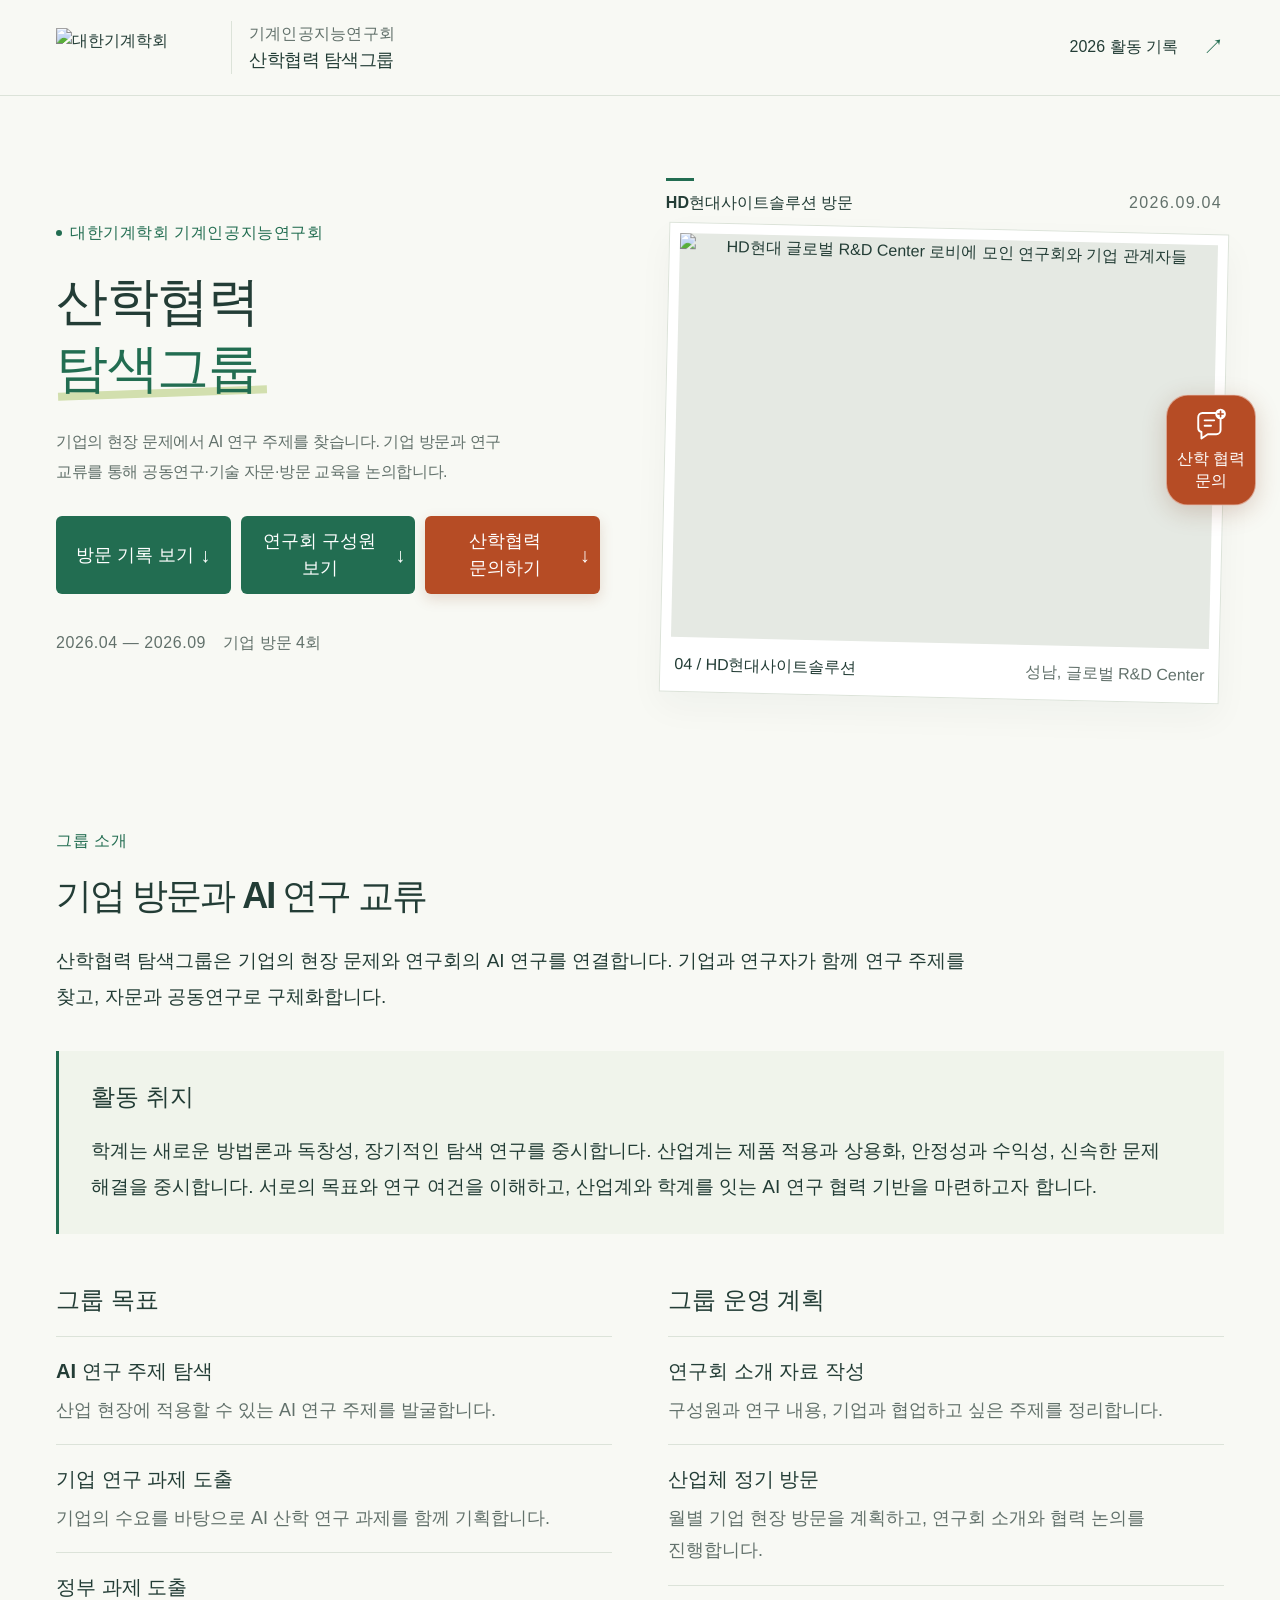
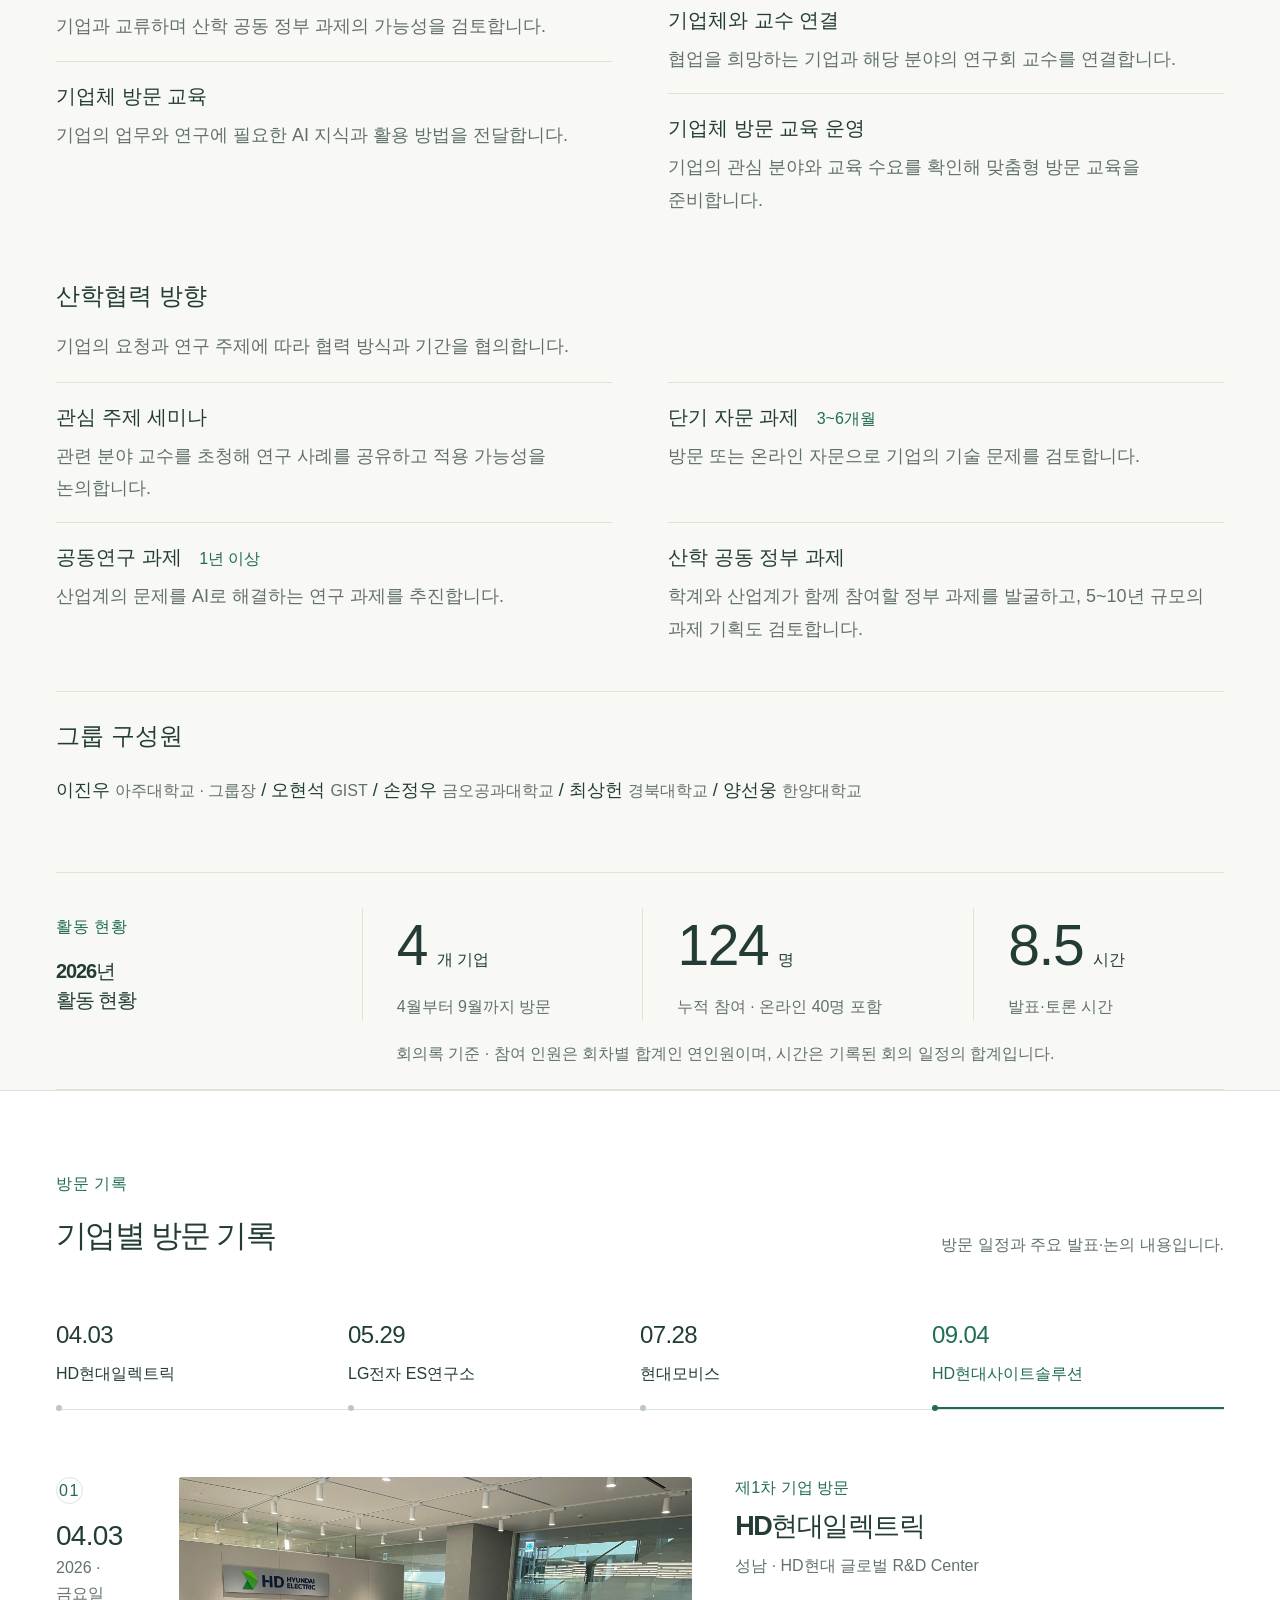
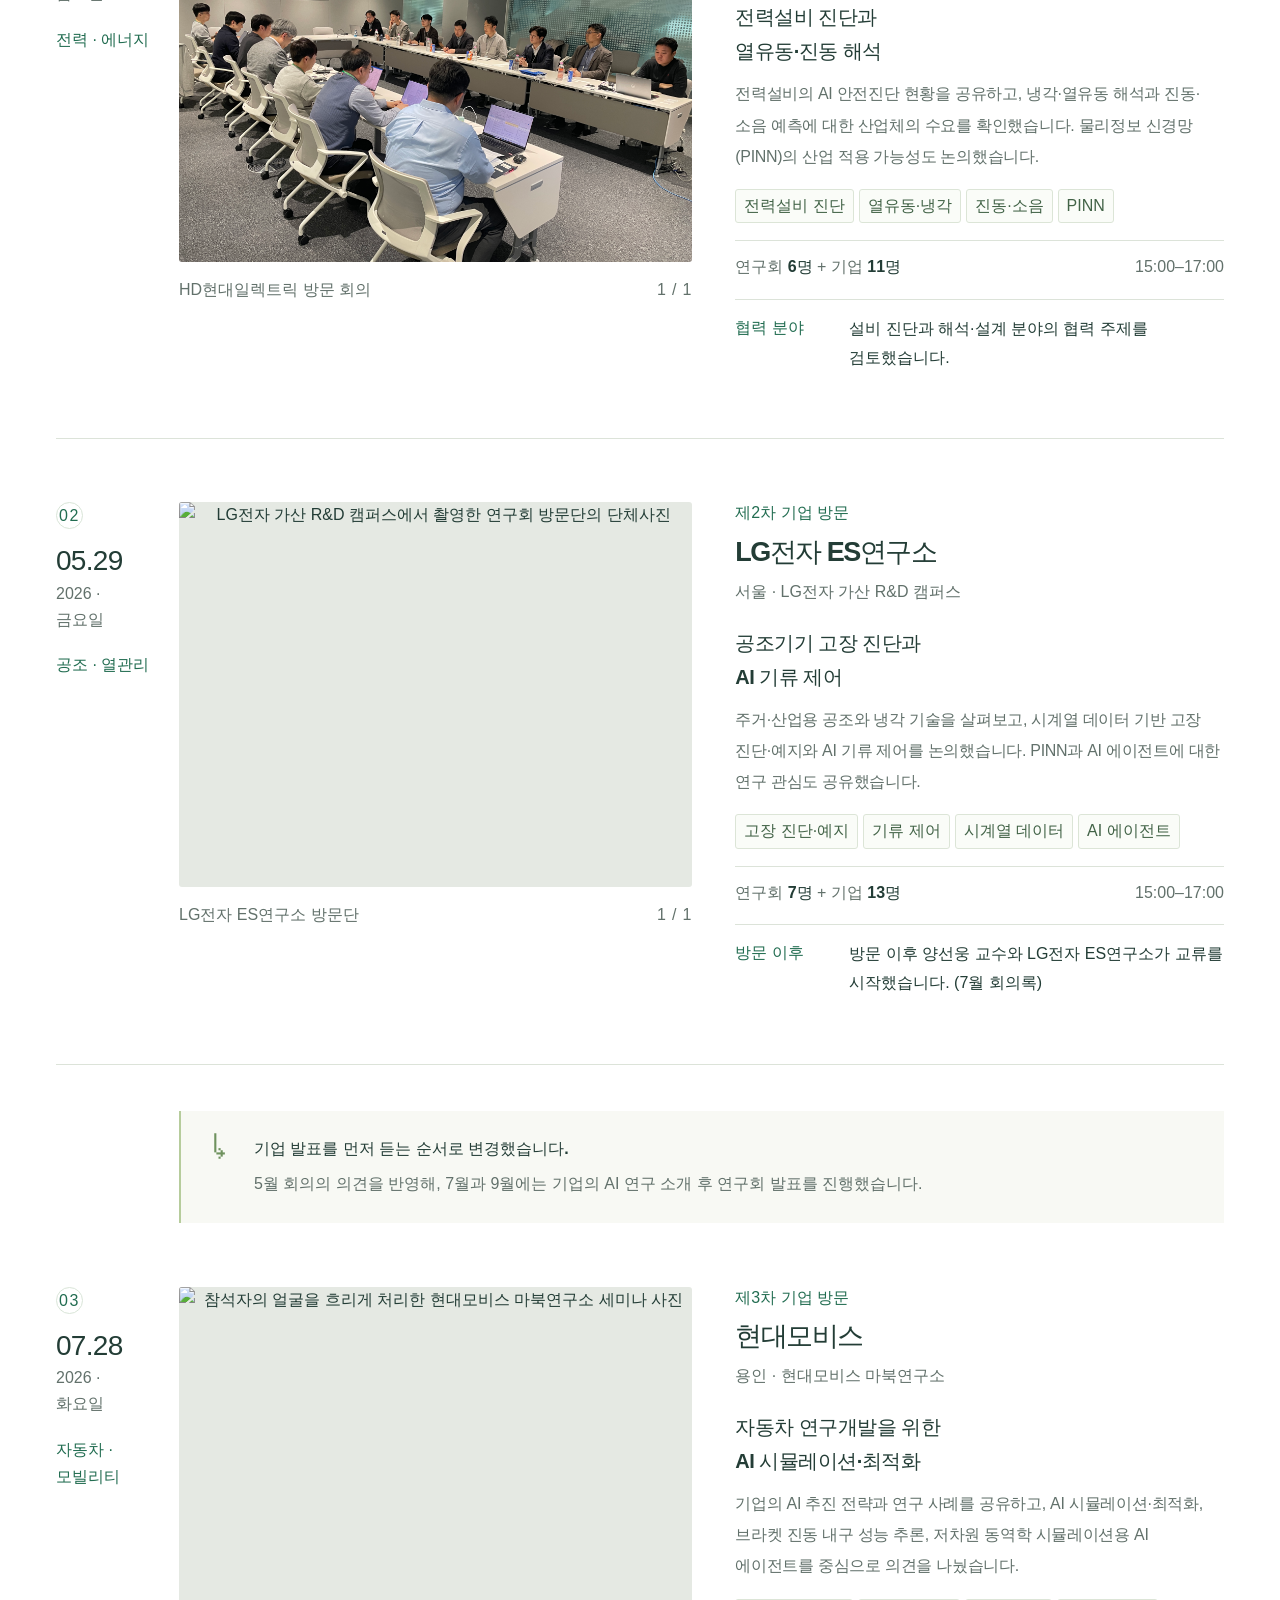
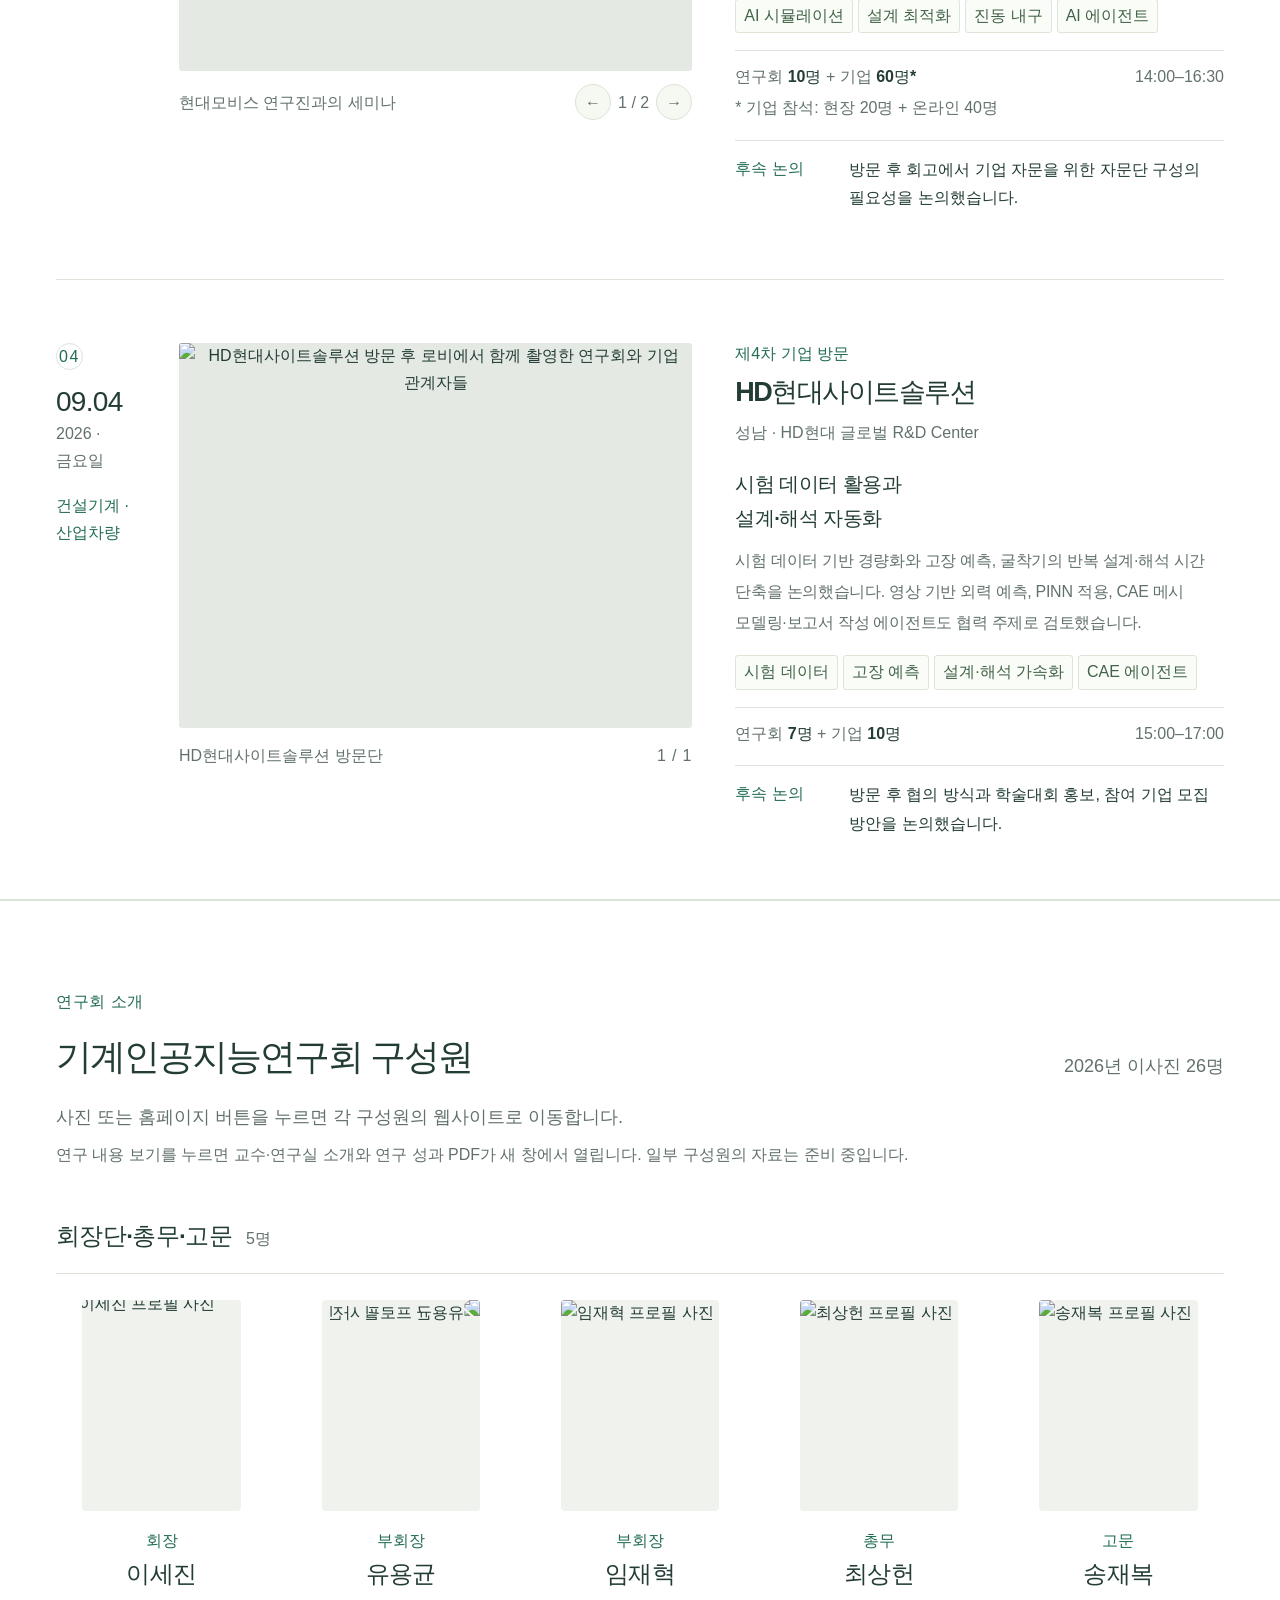
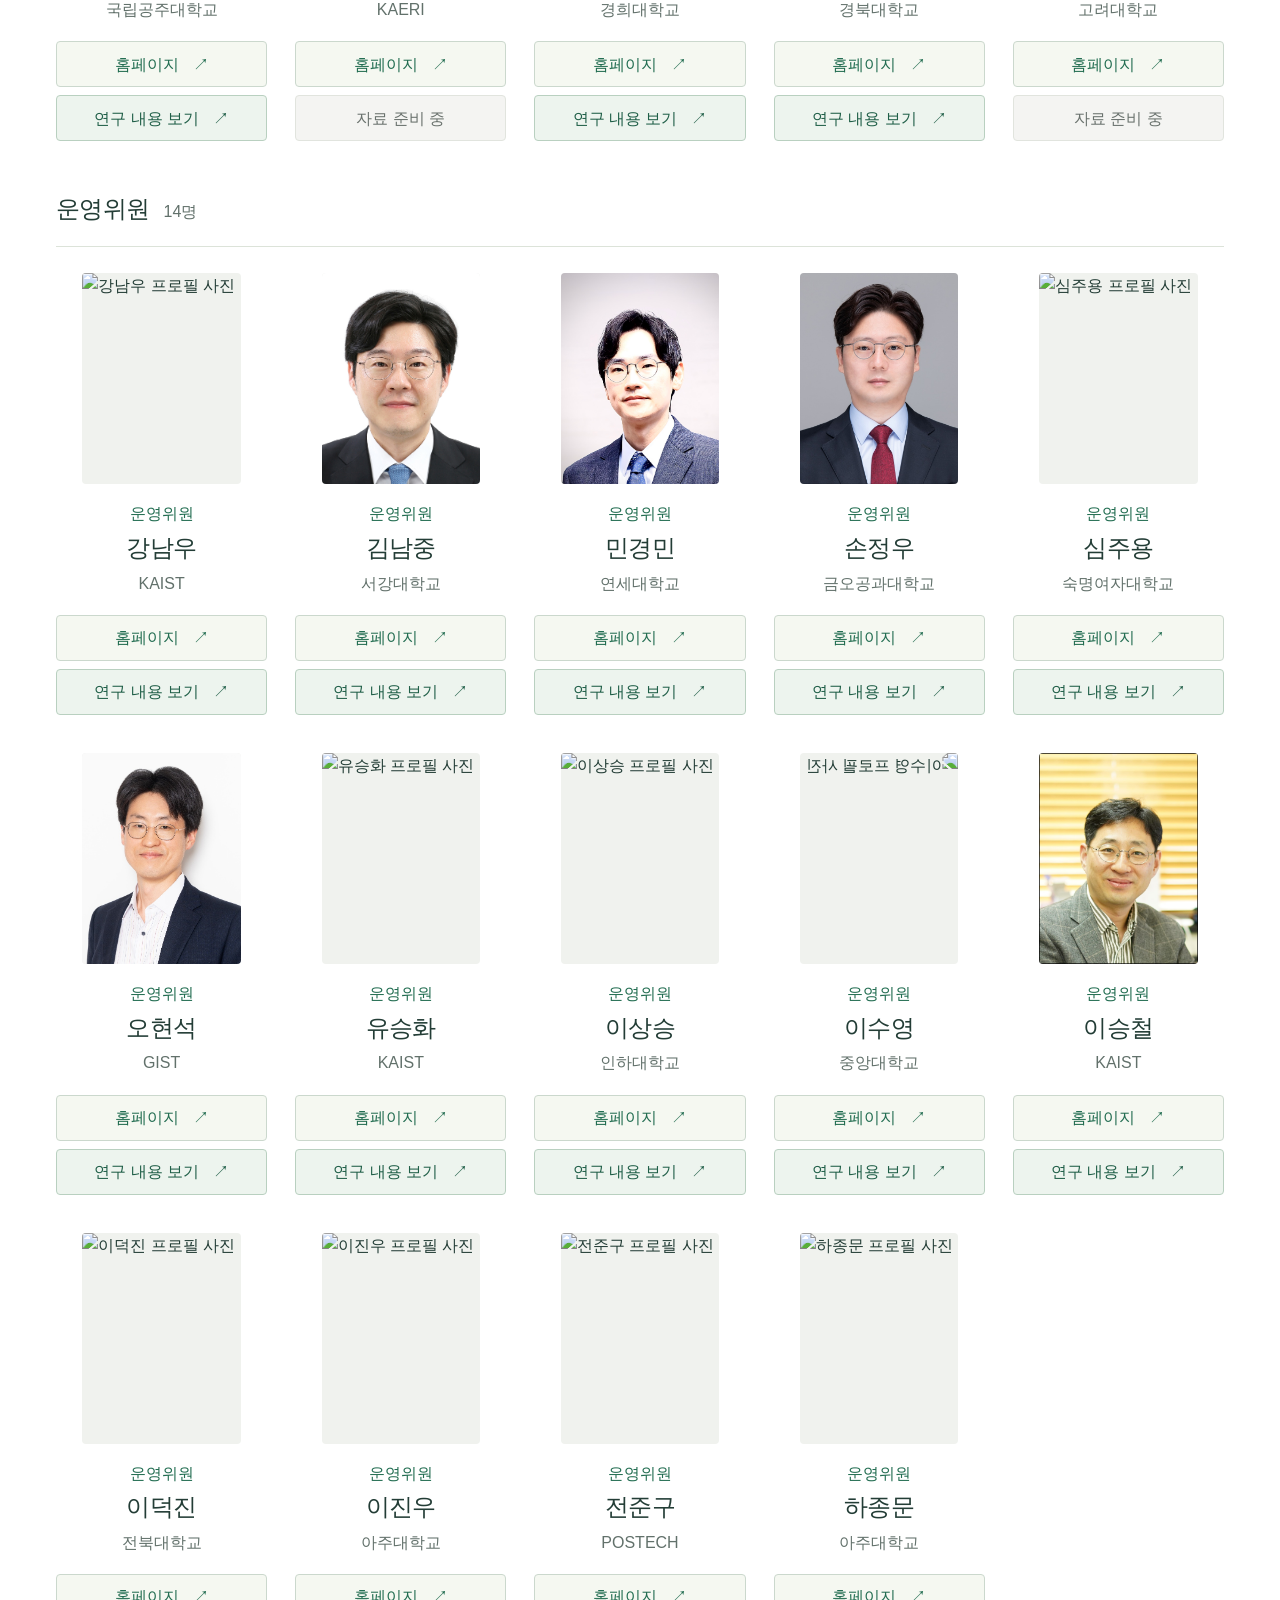
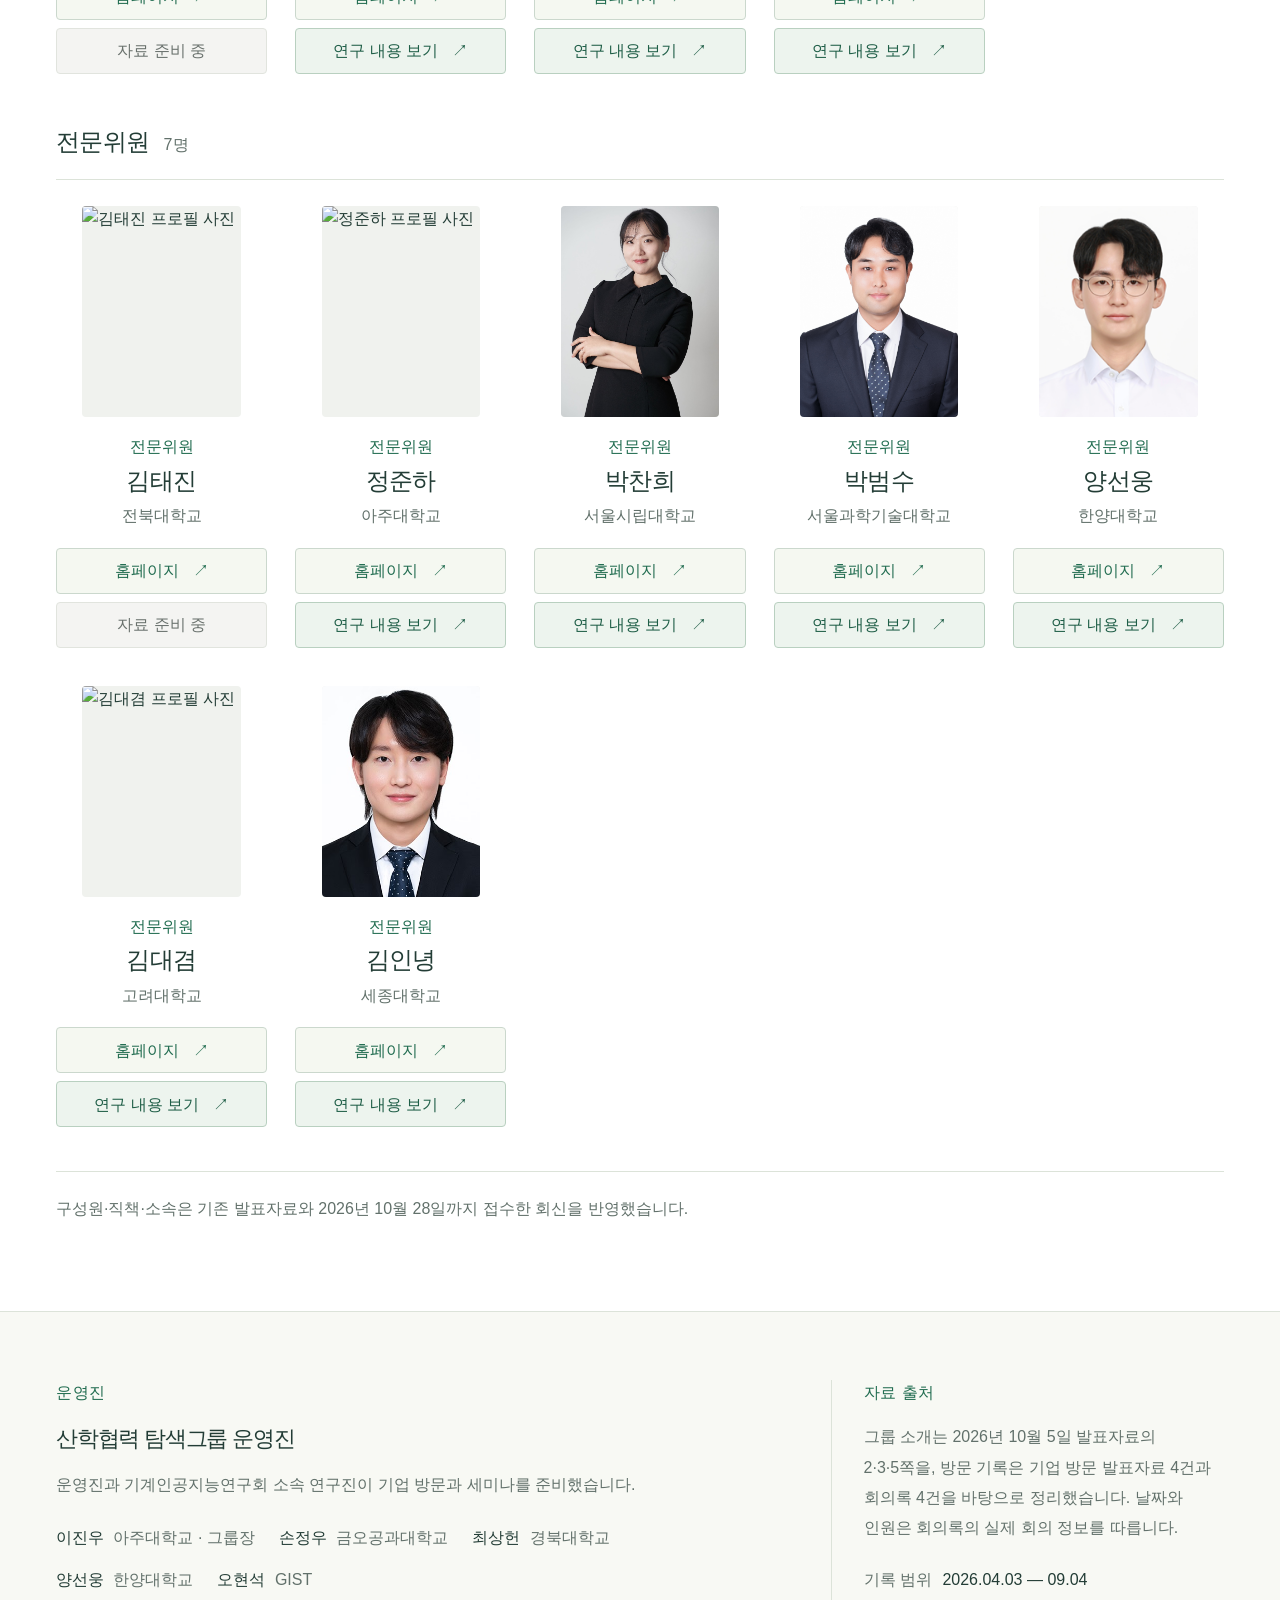
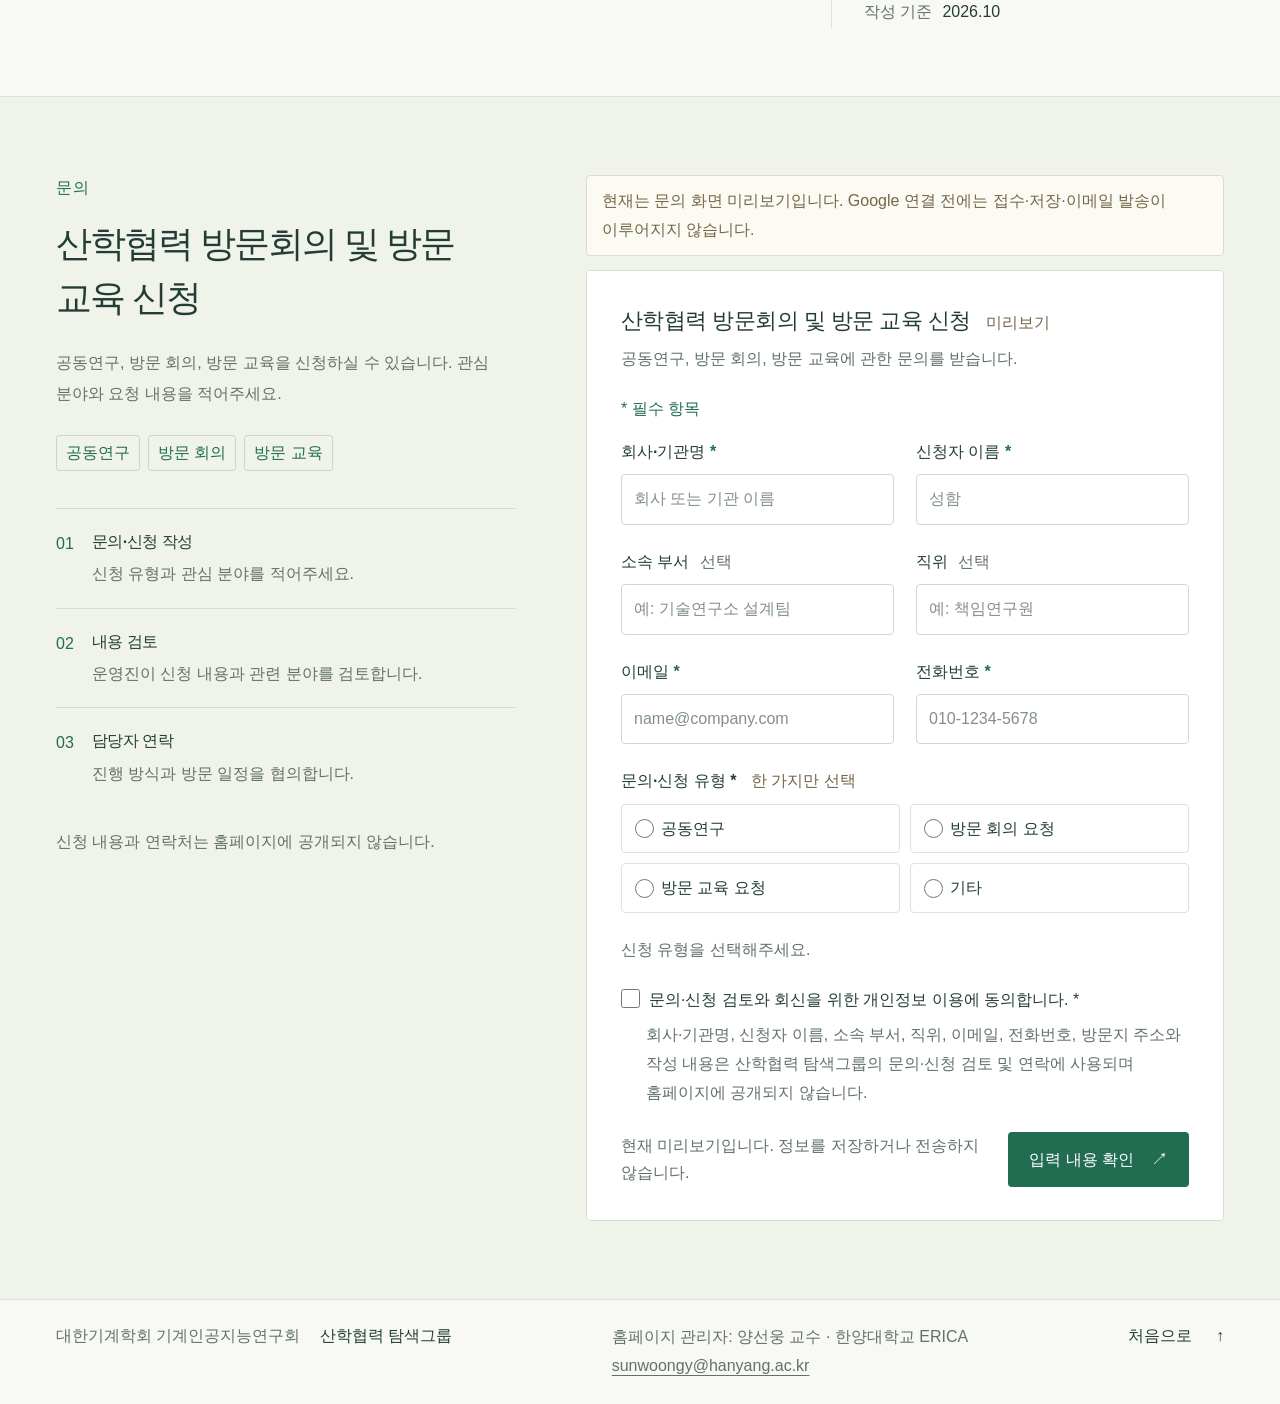
==== commit b8a8b00e: "Restore original aspect ratios for seven member portraits" ====
--- a/index.html
+++ b/index.html
@@ -203,7 +203,7 @@
           </article>
           <article class="member-card" aria-labelledby="member-06-name">
             <a class="member-photo" href="https://sites.google.com/view/namjungk" target="_blank" rel="noopener noreferrer" aria-label="김남중 홈페이지 (새 창)">
-              <img src="assets/members/member-06.png" alt="김남중 프로필 사진" width="232" height="316" loading="lazy" decoding="async">
+              <img src="assets/members/member-06-original-20261028.jpg" alt="김남중 프로필 사진" width="413" height="531" loading="lazy" decoding="async">
             </a>
             <div class="member-info"><p class="member-role">운영위원</p><h4 id="member-06-name">김남중</h4><p class="member-affiliation">서강대학교</p></div>
             <div class="member-actions">
@@ -223,7 +223,7 @@
           </article>
           <article class="member-card" aria-labelledby="member-10-name">
             <a class="member-photo" href="https://sites.google.com/view/kit-ssc" target="_blank" rel="noopener noreferrer" aria-label="손정우 홈페이지 (새 창)">
-              <img src="assets/members/member-10.png" alt="손정우 프로필 사진" width="232" height="316" loading="lazy" decoding="async">
+              <img src="assets/members/member-10-original-20261028.jpg" alt="손정우 프로필 사진" width="614" height="790" loading="lazy" decoding="async">
             </a>
             <div class="member-info"><p class="member-role">운영위원</p><h4 id="member-10-name">손정우</h4><p class="member-affiliation">금오공과대학교</p></div>
             <div class="member-actions">
@@ -243,7 +243,7 @@
           </article>
           <article class="member-card" aria-labelledby="member-14-name">
             <a class="member-photo" href="https://sddo.gist.ac.kr/index.php" target="_blank" rel="noopener noreferrer" aria-label="오현석 홈페이지 (새 창)">
-              <img src="assets/members/member-14.png" alt="오현석 프로필 사진" width="232" height="316" loading="lazy" decoding="async">
+              <img src="assets/members/member-14-original-20261028.jpg" alt="오현석 프로필 사진" width="539" height="692" loading="lazy" decoding="async">
             </a>
             <div class="member-info"><p class="member-role">운영위원</p><h4 id="member-14-name">오현석</h4><p class="member-affiliation">GIST</p></div>
             <div class="member-actions">
@@ -283,7 +283,7 @@
           </article>
           <article class="member-card" aria-labelledby="member-22-name">
             <a class="member-photo" href="https://iailab.kaist.ac.kr/" target="_blank" rel="noopener noreferrer" aria-label="이승철 홈페이지 (새 창)">
-              <img src="assets/members/member-22.png" alt="이승철 프로필 사진" width="232" height="316" loading="lazy" decoding="async" style="transform:scaleX(-1)">
+              <img src="assets/members/member-22-original-20261028.png" alt="이승철 프로필 사진" width="1066" height="1420" loading="lazy" decoding="async">
             </a>
             <div class="member-info"><p class="member-role">운영위원</p><h4 id="member-22-name">이승철</h4><p class="member-affiliation">KAIST</p></div>
             <div class="member-actions">
@@ -358,7 +358,7 @@
           </article>
           <article class="member-card" aria-labelledby="member-38-name">
             <a class="member-photo" href="https://idea.uos.ac.kr/" target="_blank" rel="noopener noreferrer" aria-label="박찬희 홈페이지 (새 창)">
-              <img src="assets/members/member-38.png" alt="박찬희 프로필 사진" width="232" height="315" loading="lazy" decoding="async">
+              <img src="assets/members/member-38-original-20261028.png" alt="박찬희 프로필 사진" width="1280" height="1670" loading="lazy" decoding="async">
             </a>
             <div class="member-info"><p class="member-role">전문위원</p><h4 id="member-38-name">박찬희</h4><p class="member-affiliation">서울시립대학교</p></div>
             <div class="member-actions">
@@ -368,7 +368,7 @@
           </article>
           <article class="member-card" aria-labelledby="member-40-name">
             <a class="member-photo" href="https://mai-seoultech.squarespace.com/" target="_blank" rel="noopener noreferrer" aria-label="박범수 홈페이지 (새 창)">
-              <img src="assets/members/member-40.png" alt="박범수 프로필 사진" width="232" height="316" loading="lazy" decoding="async">
+              <img src="assets/members/member-40-original-20261028.jpg" alt="박범수 프로필 사진" width="1181" height="1654" loading="lazy" decoding="async">
             </a>
             <div class="member-info"><p class="member-role">전문위원</p><h4 id="member-40-name">박범수</h4><p class="member-affiliation">서울과학기술대학교</p></div>
             <div class="member-actions">
@@ -378,7 +378,7 @@
           </article>
           <article class="member-card" aria-labelledby="member-42-name">
             <a class="member-photo" href="https://idealab.hanyang.ac.kr/" target="_blank" rel="noopener noreferrer" aria-label="양선웅 홈페이지 (새 창)">
-              <img src="assets/members/member-42.png" alt="양선웅 프로필 사진" width="232" height="316" loading="lazy" decoding="async">
+              <img src="assets/members/member-42-original-20261028.png" alt="양선웅 프로필 사진" width="198" height="255" loading="lazy" decoding="async">
             </a>
             <div class="member-info"><p class="member-role">전문위원</p><h4 id="member-42-name">양선웅</h4><p class="member-affiliation">한양대학교</p></div>
             <div class="member-actions">
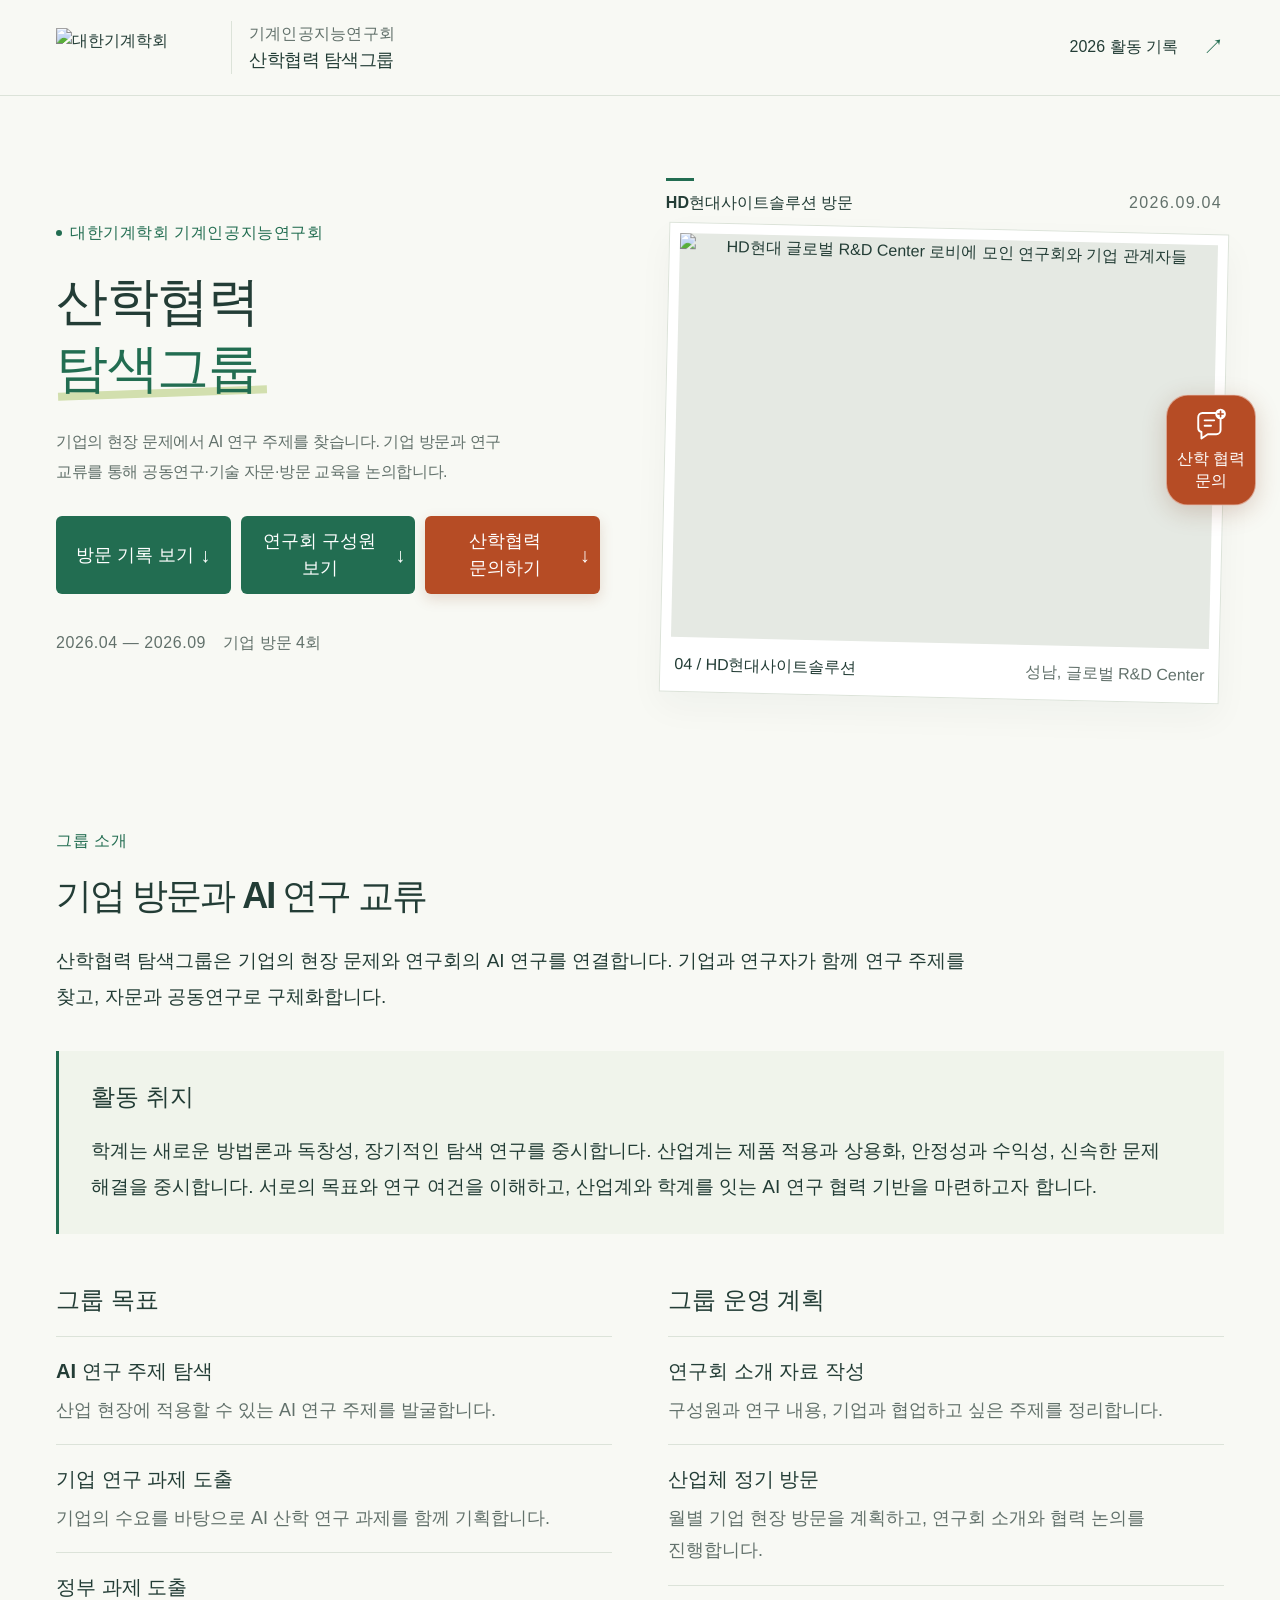
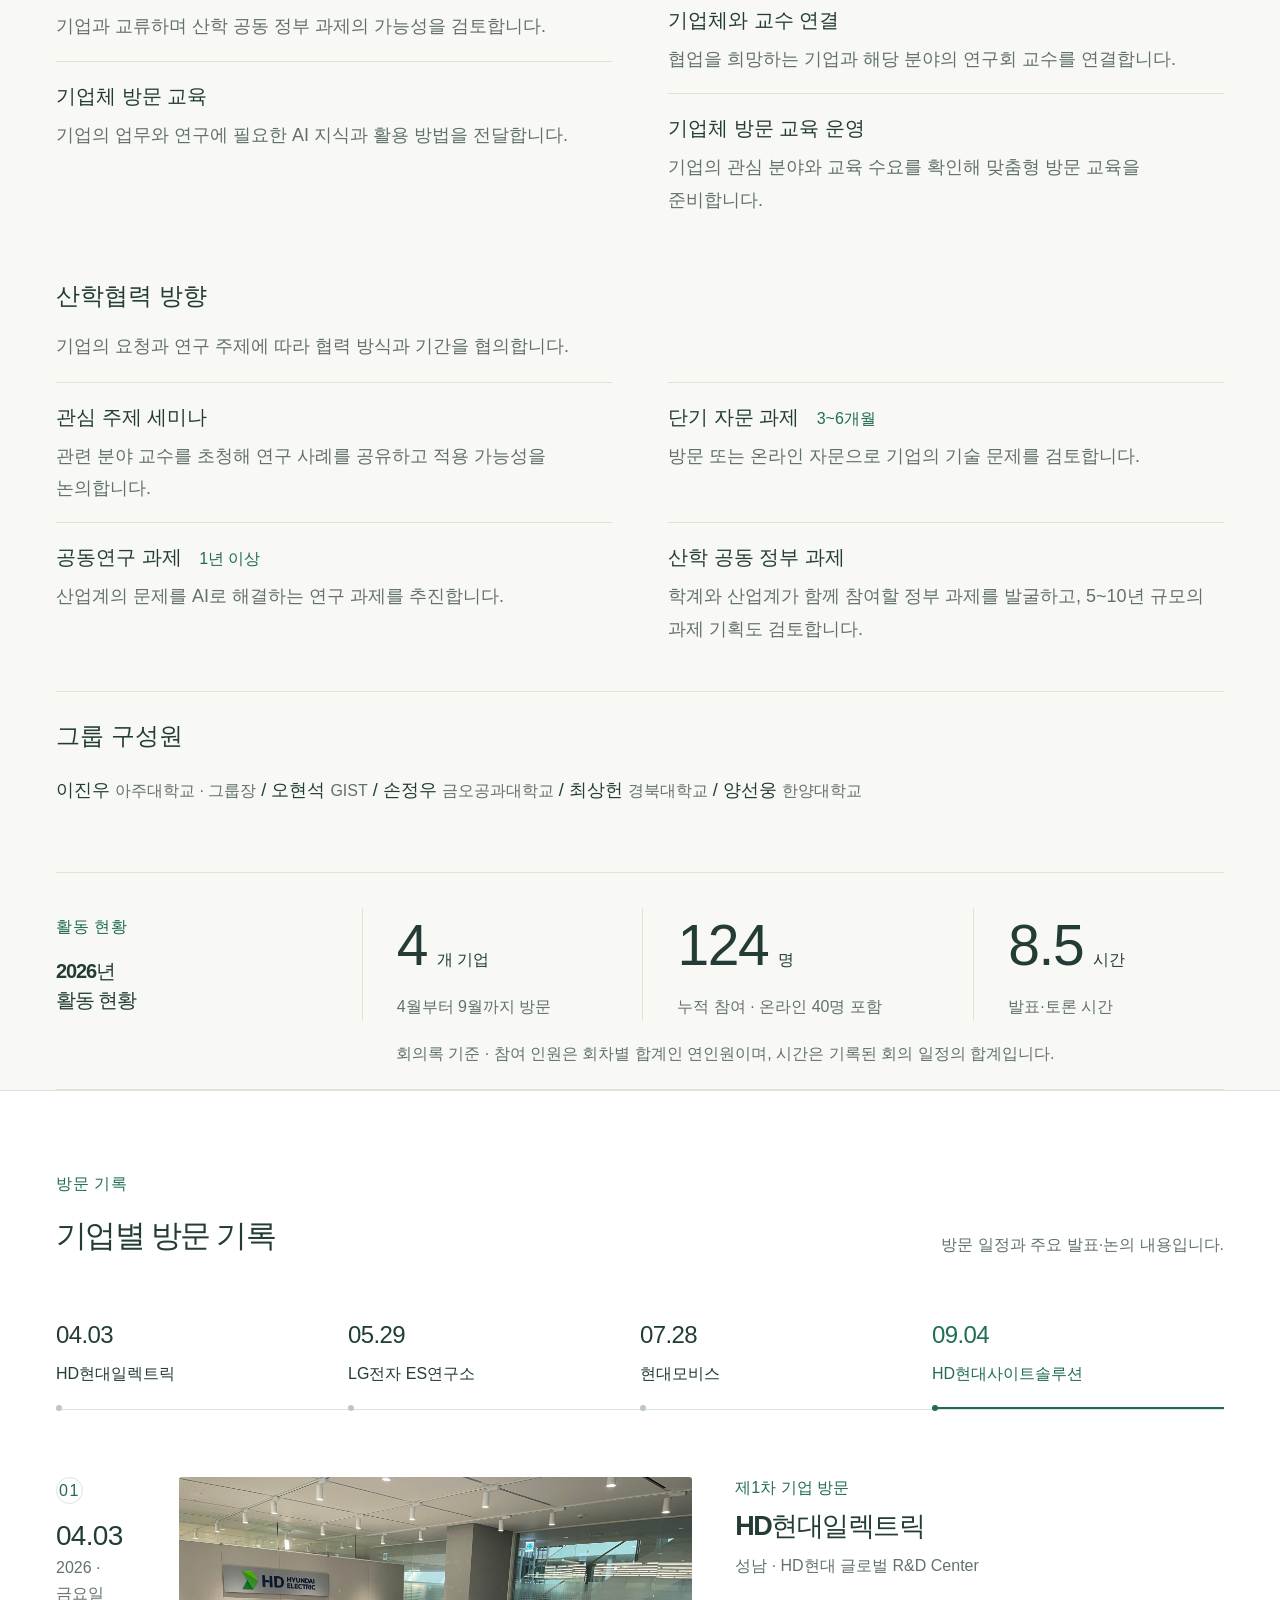
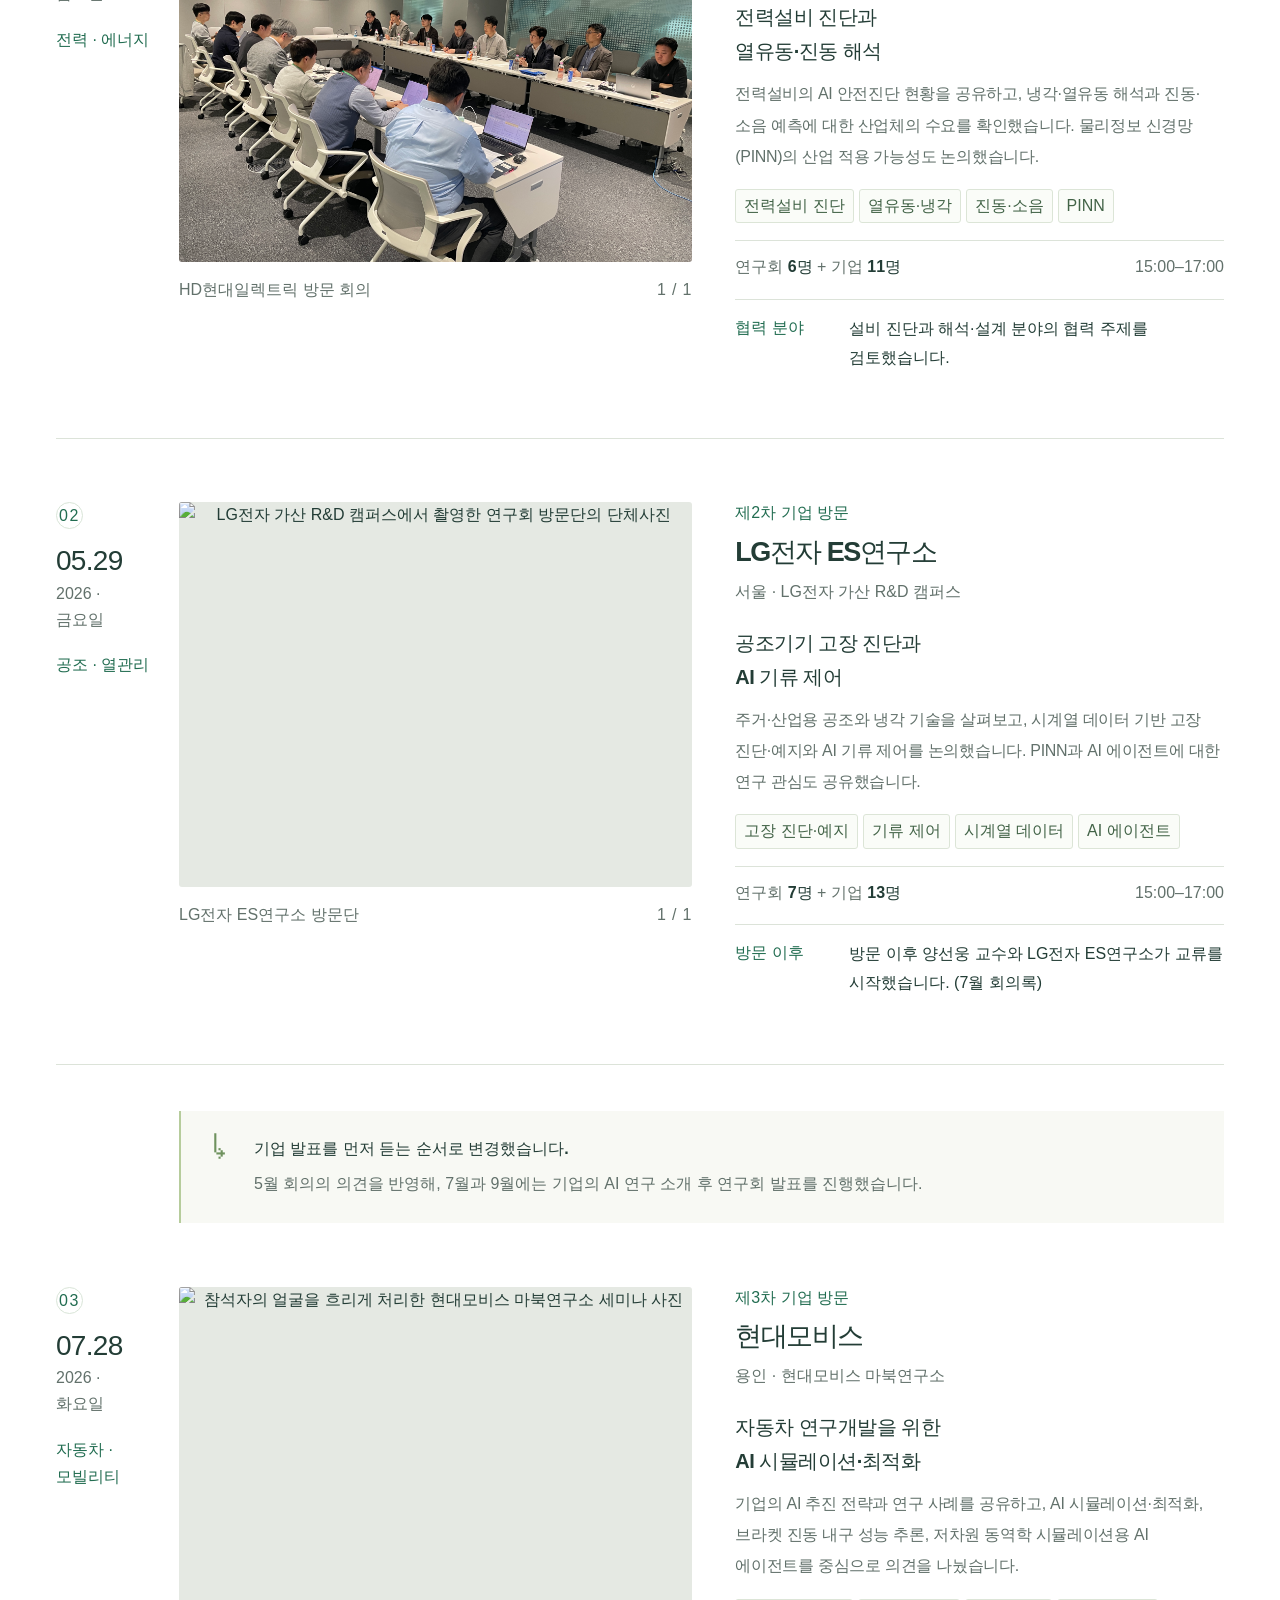
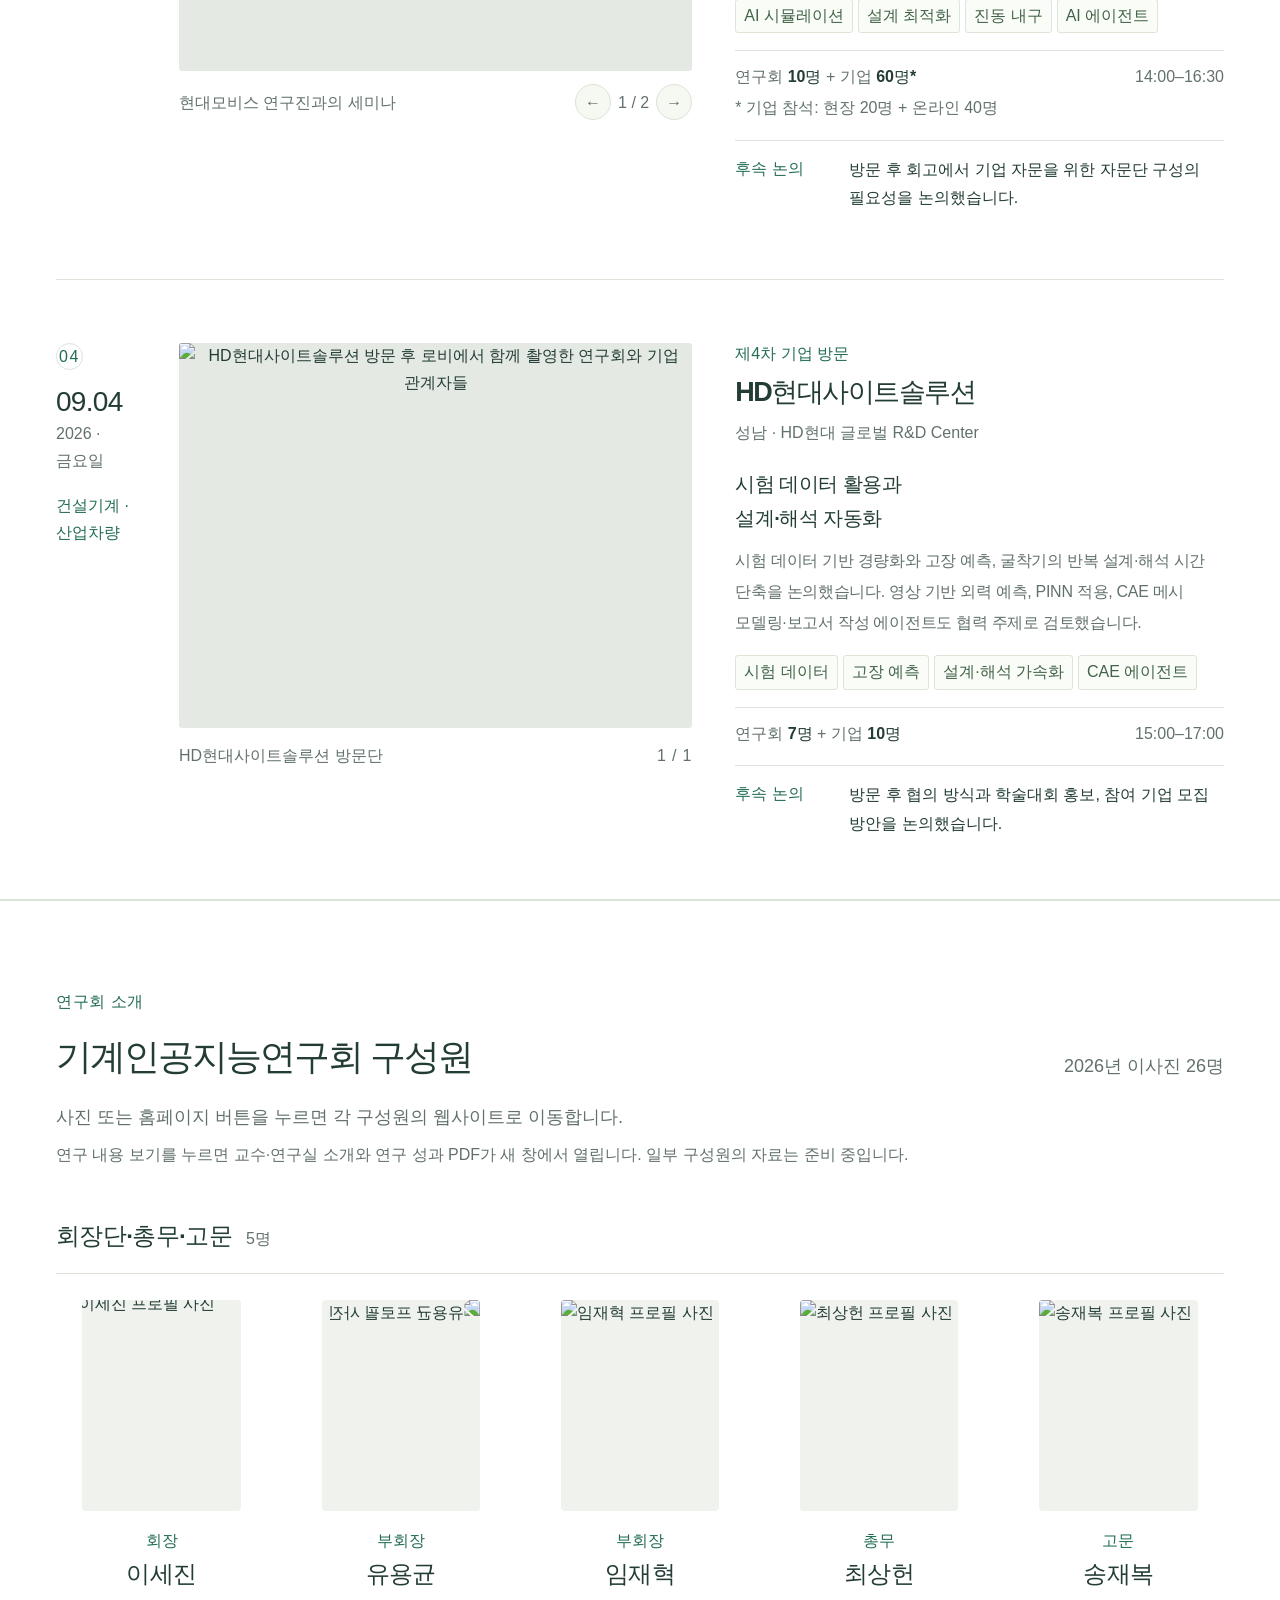
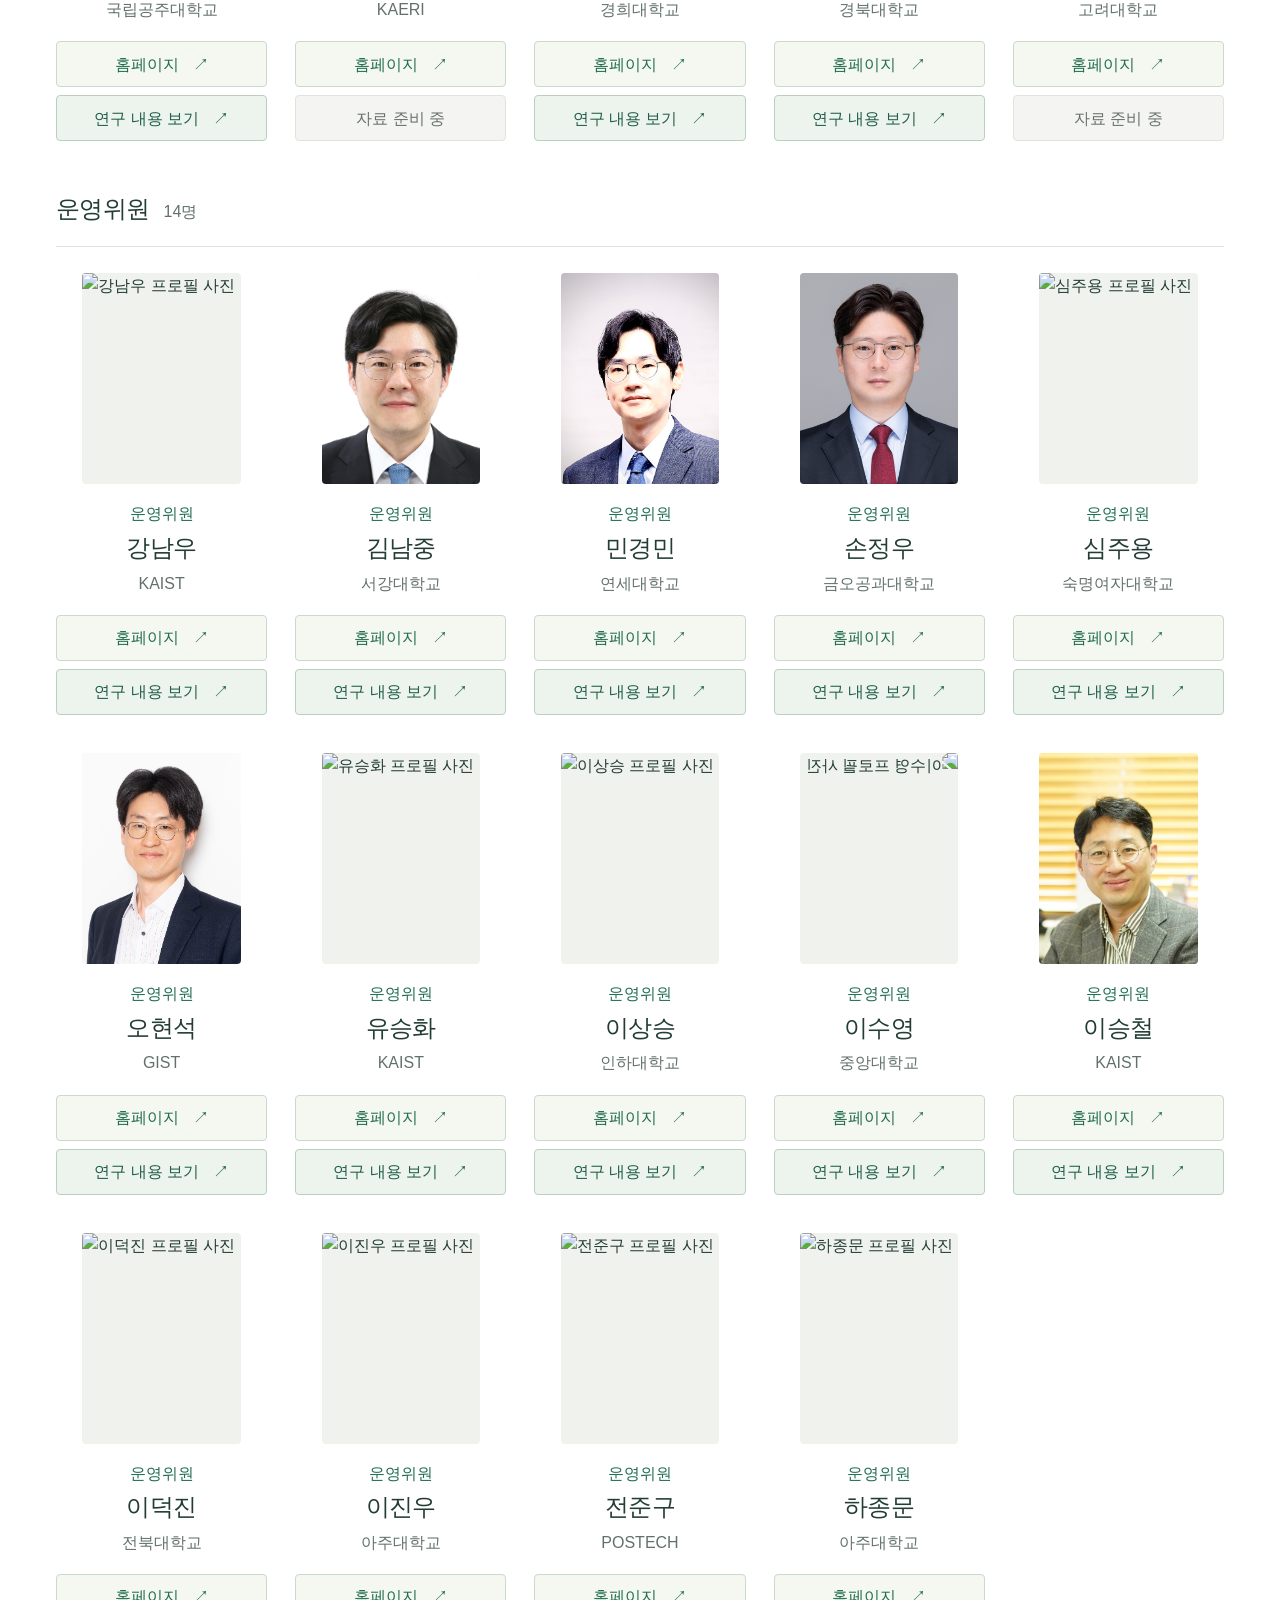
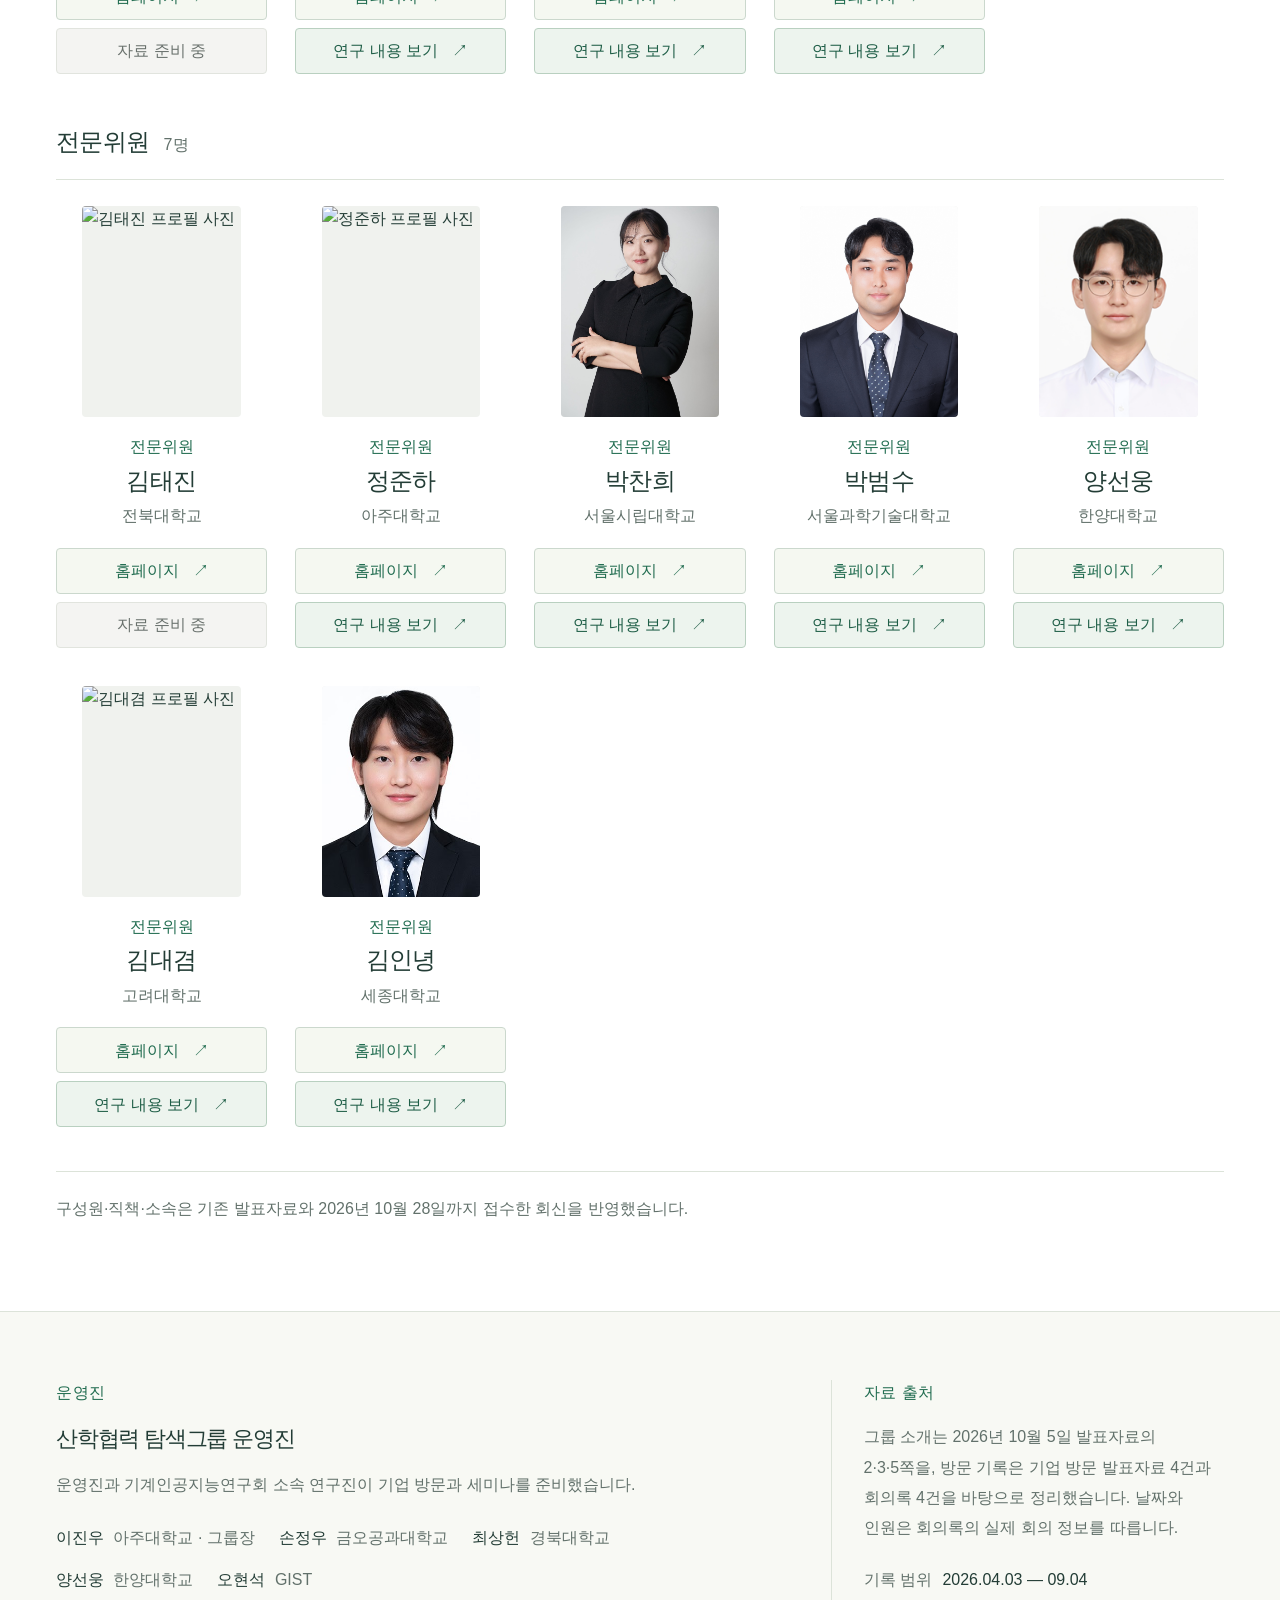
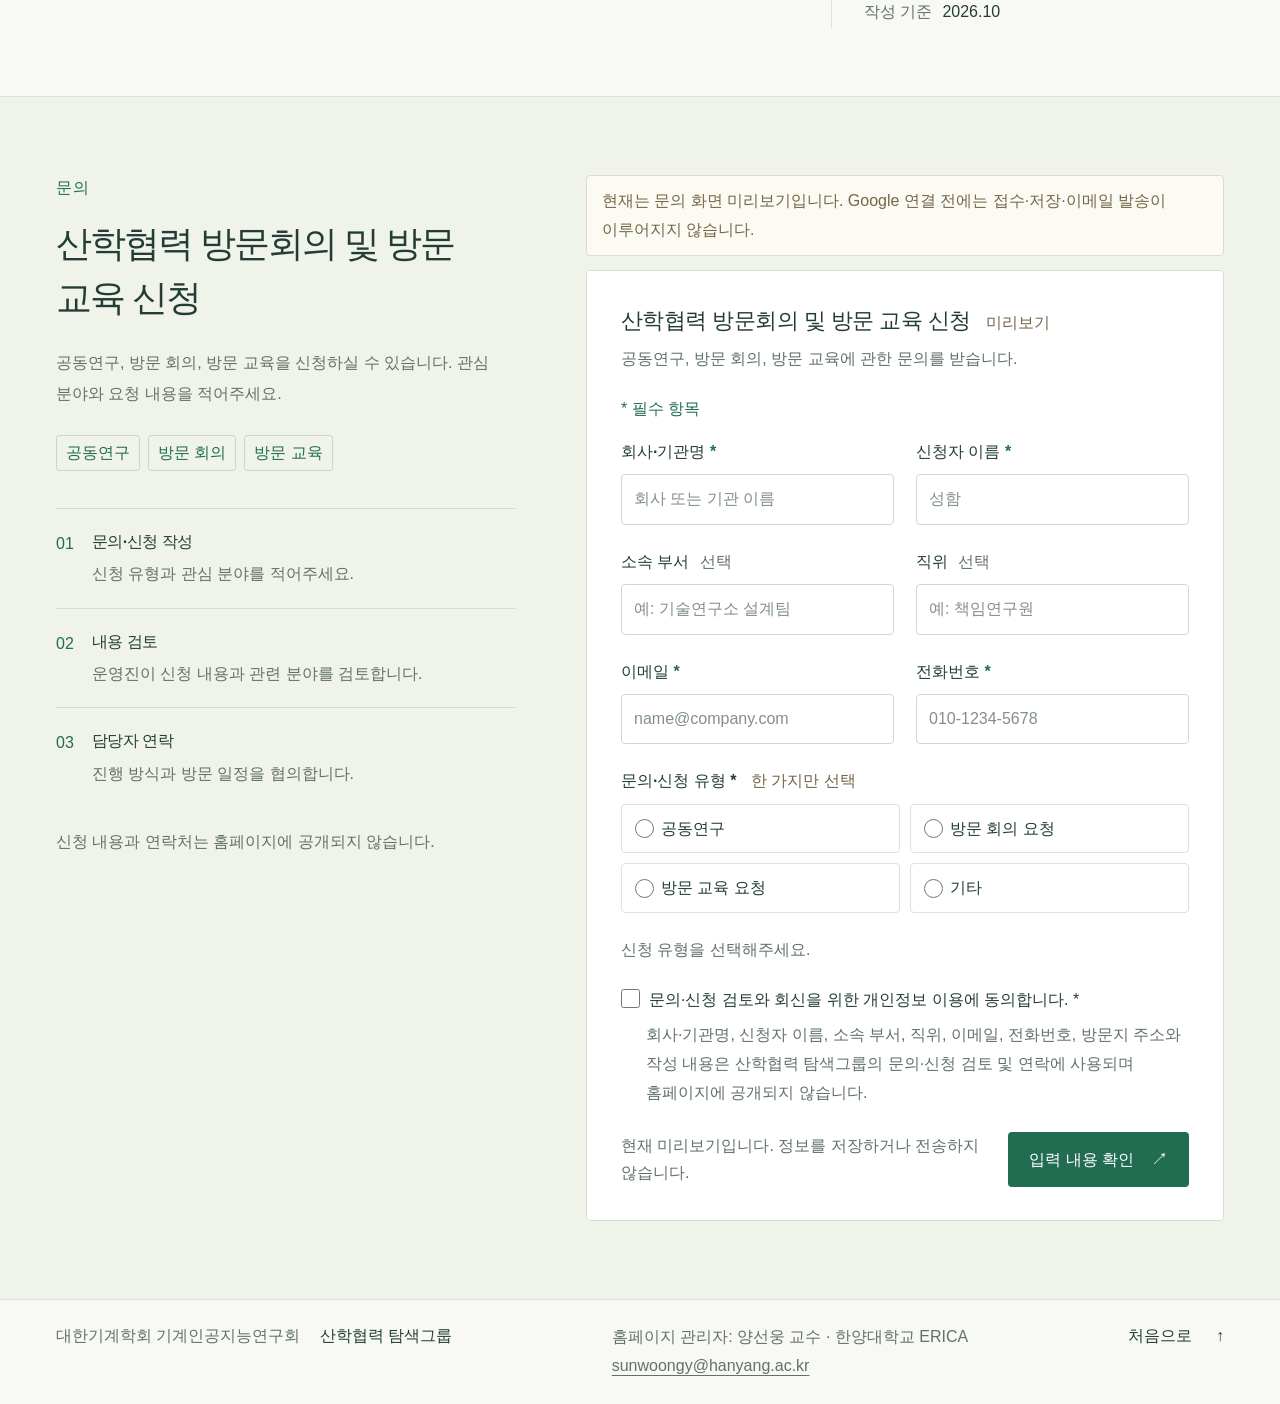
==== commit d88bb31d: "Mirror Lee portrait and crop embedded black border" ====
--- a/index.html
+++ b/index.html
@@ -283,7 +283,7 @@
           </article>
           <article class="member-card" aria-labelledby="member-22-name">
             <a class="member-photo" href="https://iailab.kaist.ac.kr/" target="_blank" rel="noopener noreferrer" aria-label="이승철 홈페이지 (새 창)">
-              <img src="assets/members/member-22-original-20261028.png" alt="이승철 프로필 사진" width="1066" height="1420" loading="lazy" decoding="async">
+              <img src="assets/members/member-22-original-20261028.png" alt="이승철 프로필 사진" width="1066" height="1420" loading="lazy" decoding="async" style="transform:scale(-1.02,1.02)">
             </a>
             <div class="member-info"><p class="member-role">운영위원</p><h4 id="member-22-name">이승철</h4><p class="member-affiliation">KAIST</p></div>
             <div class="member-actions">
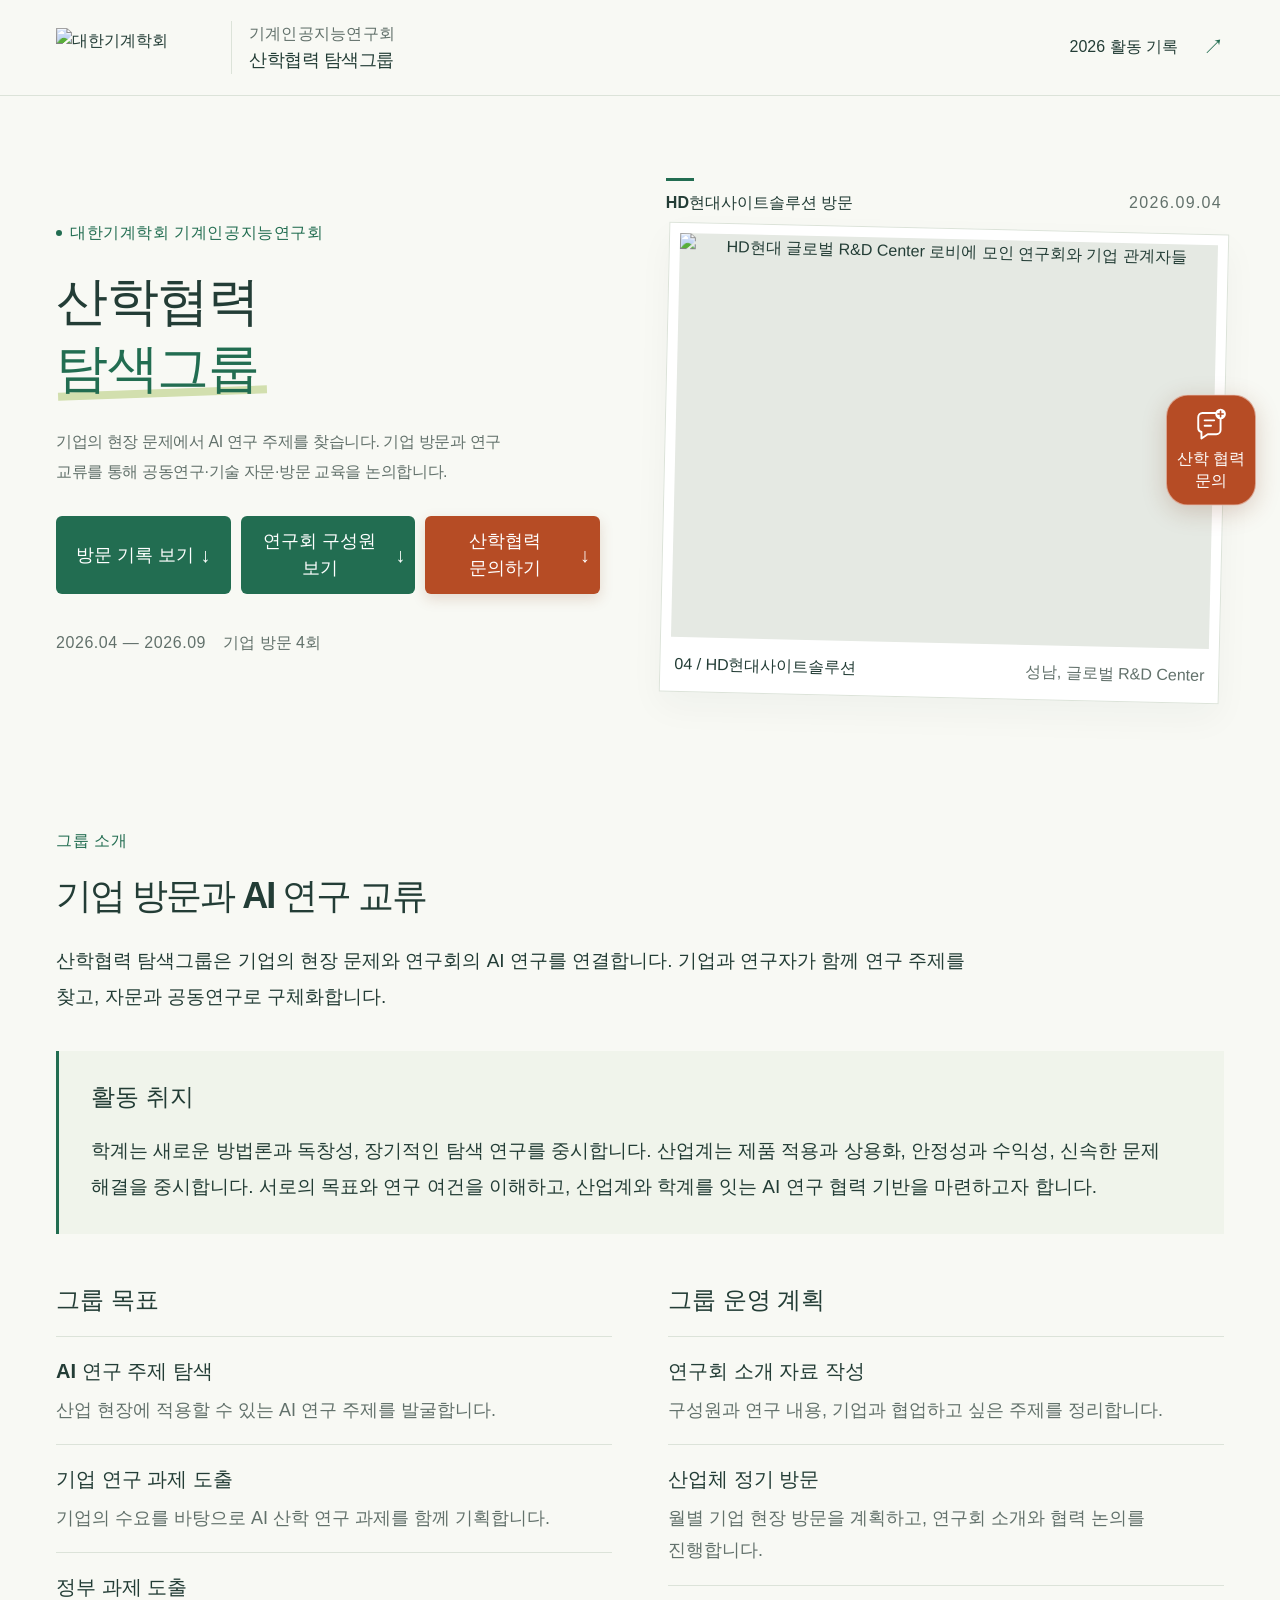
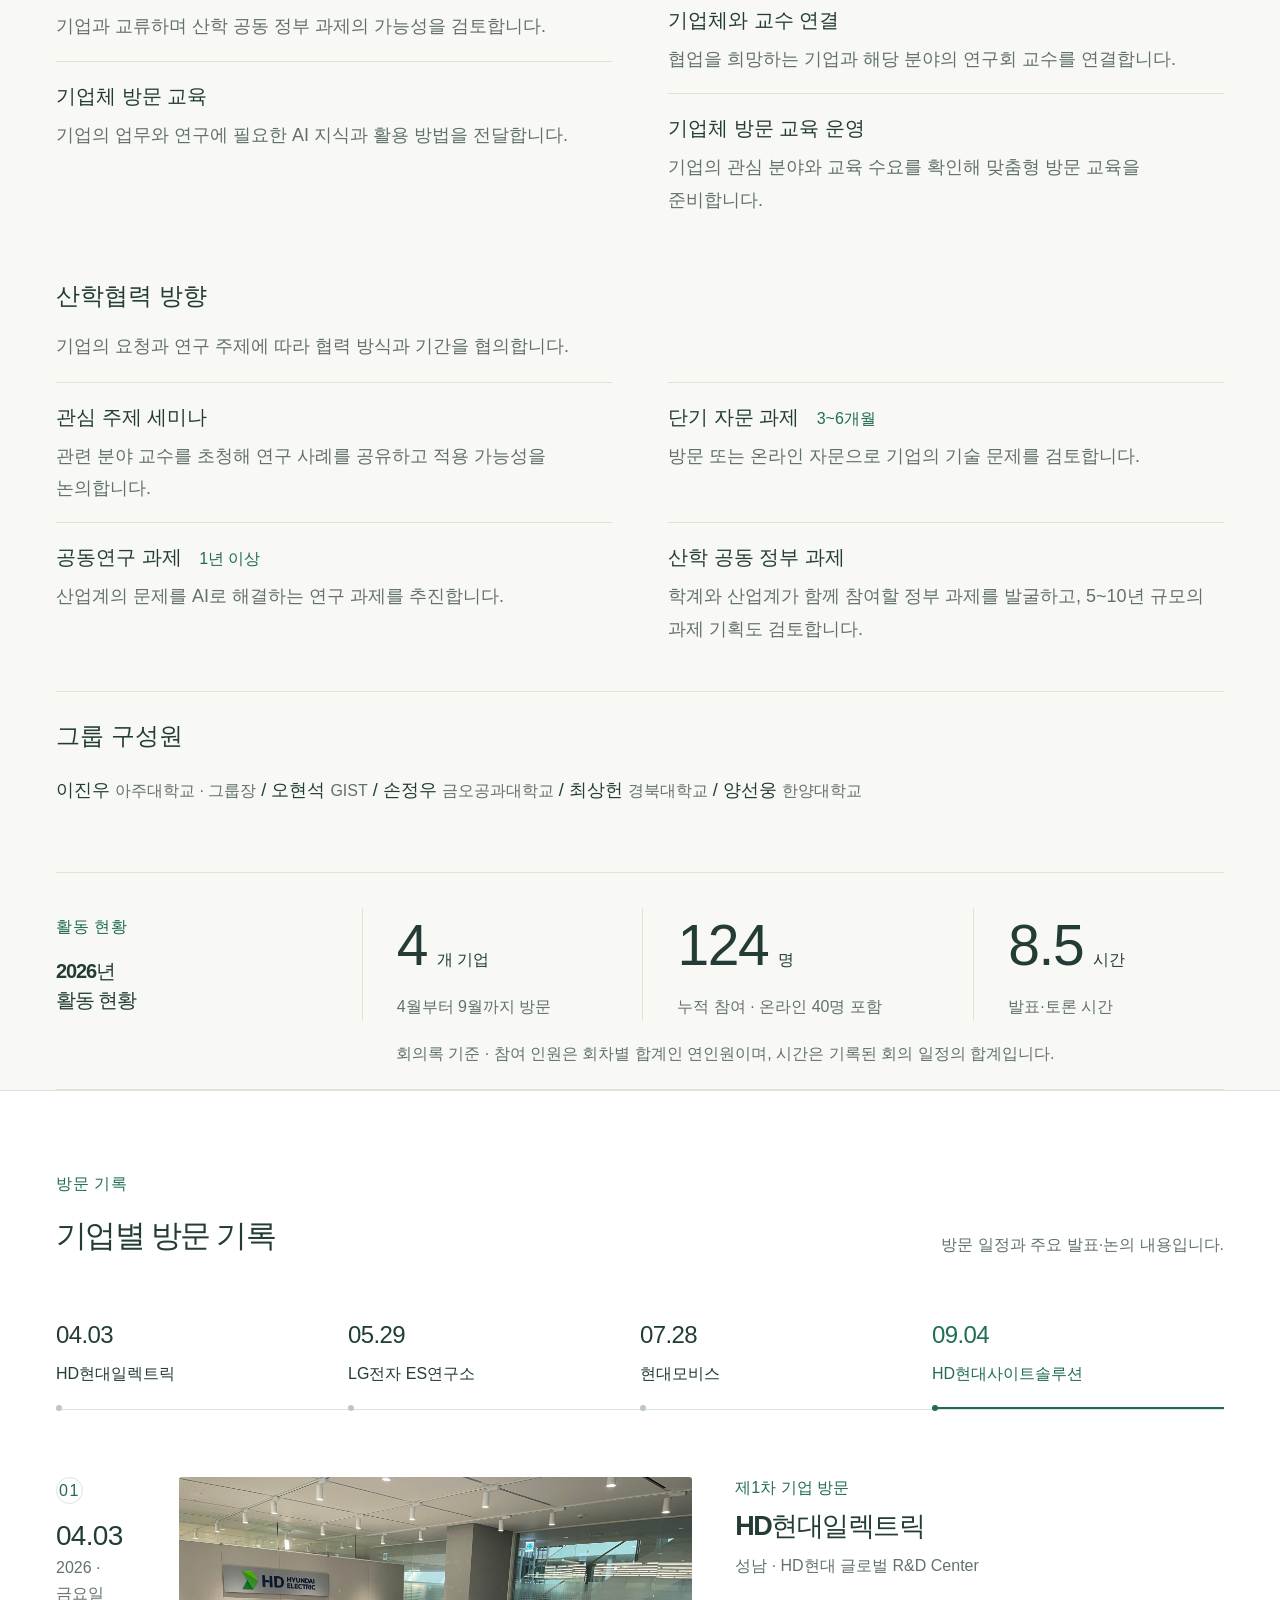
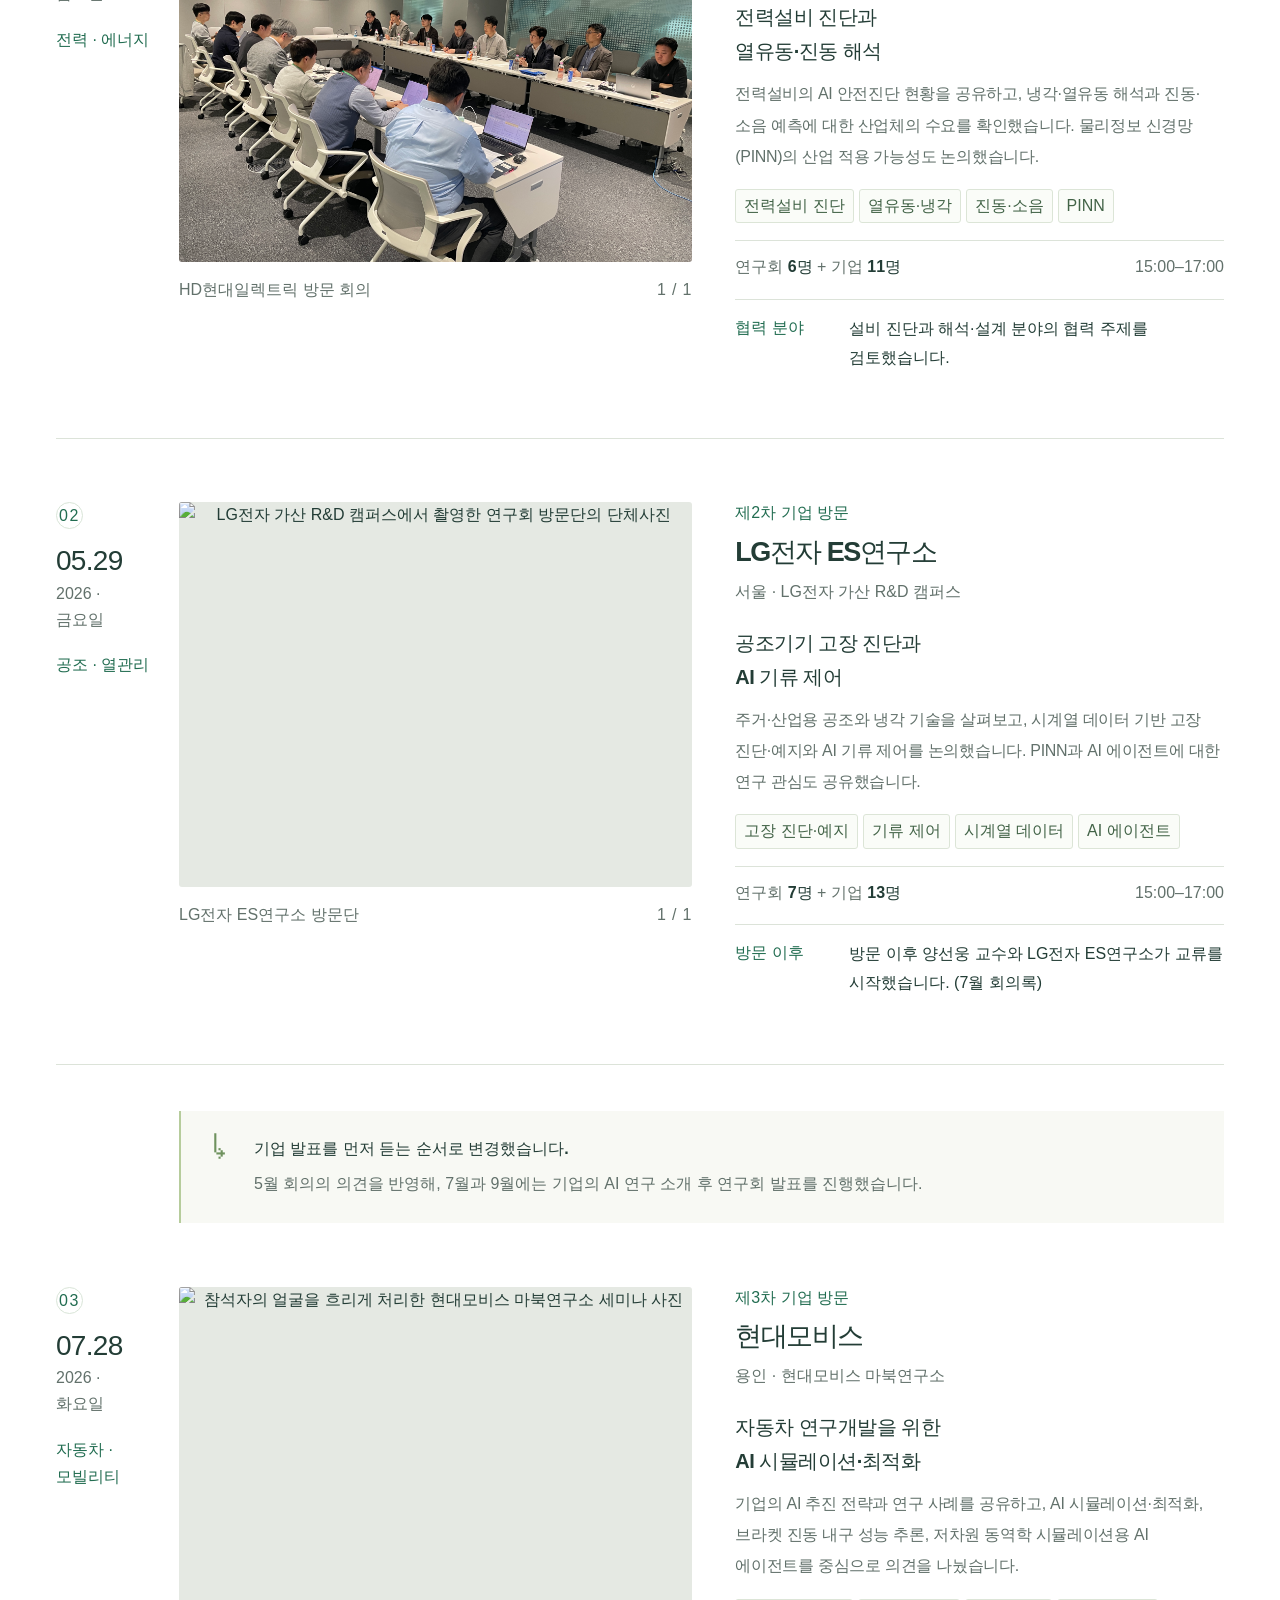
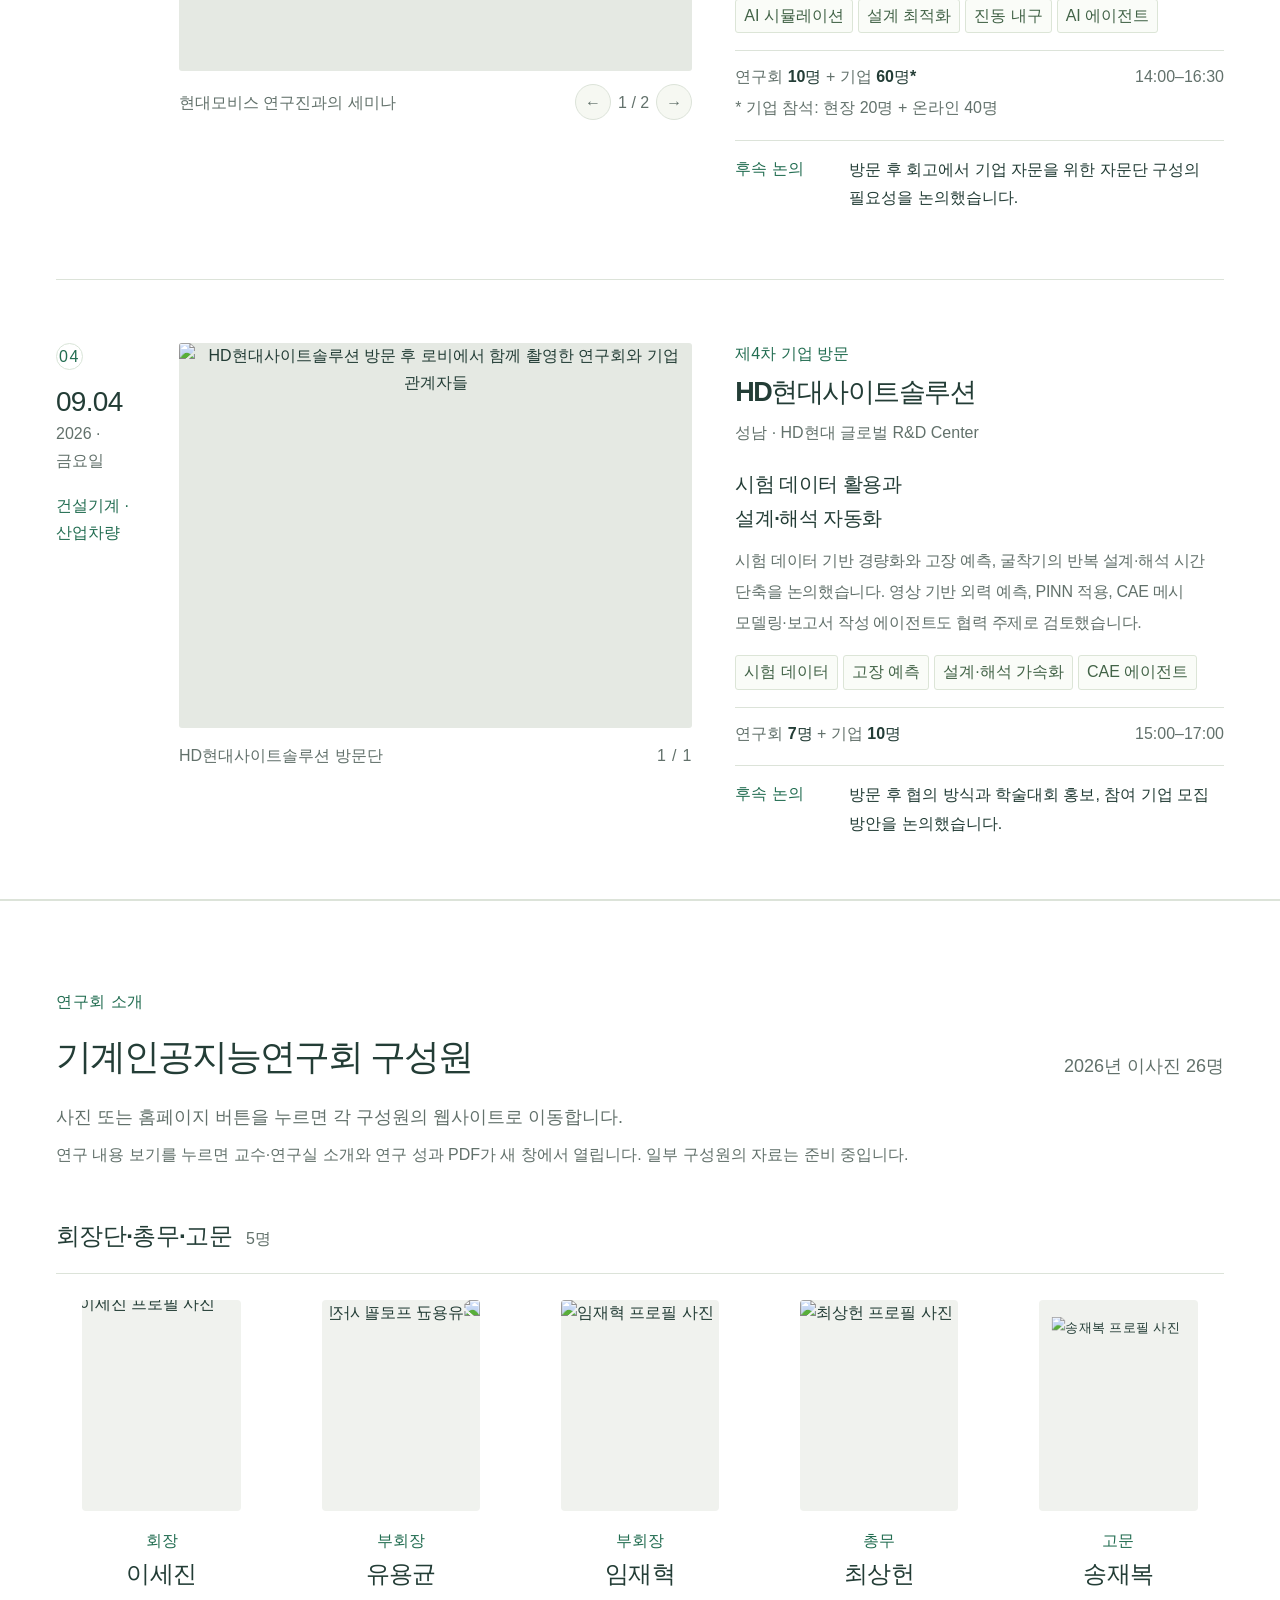
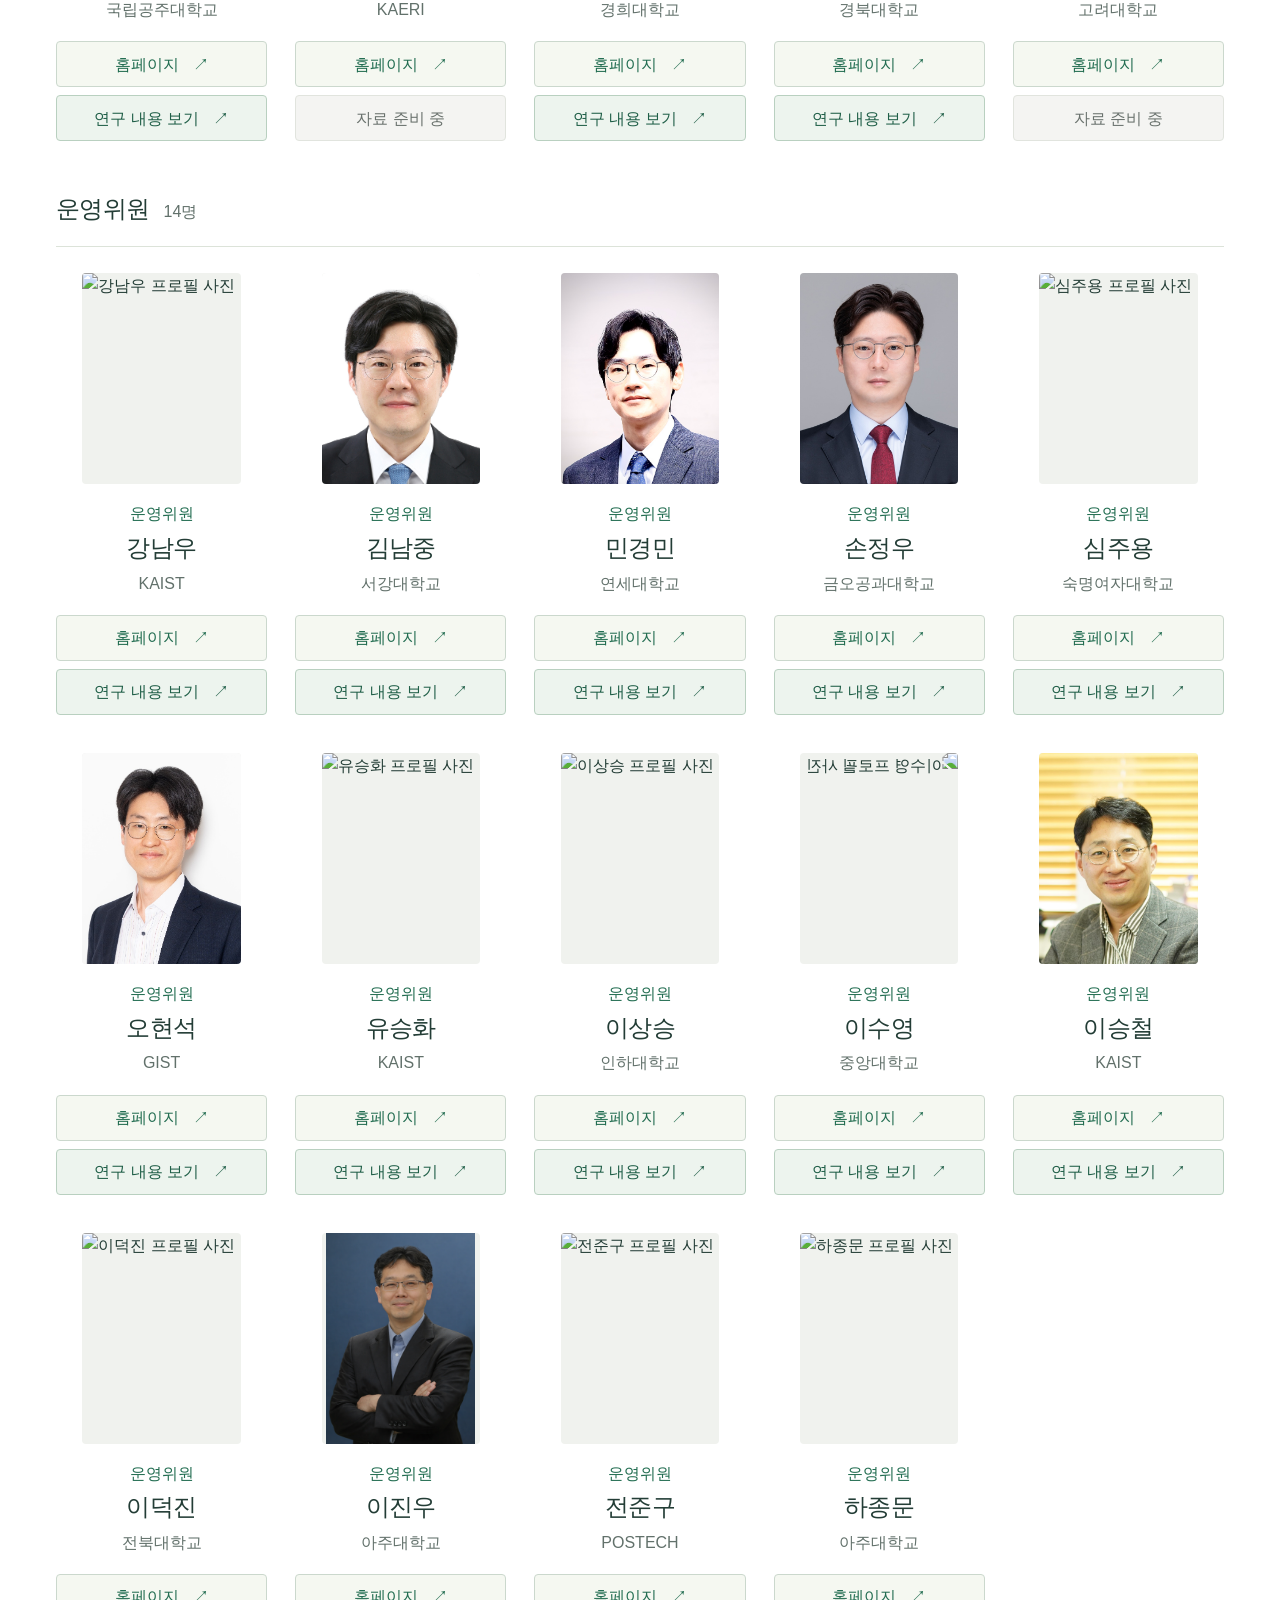
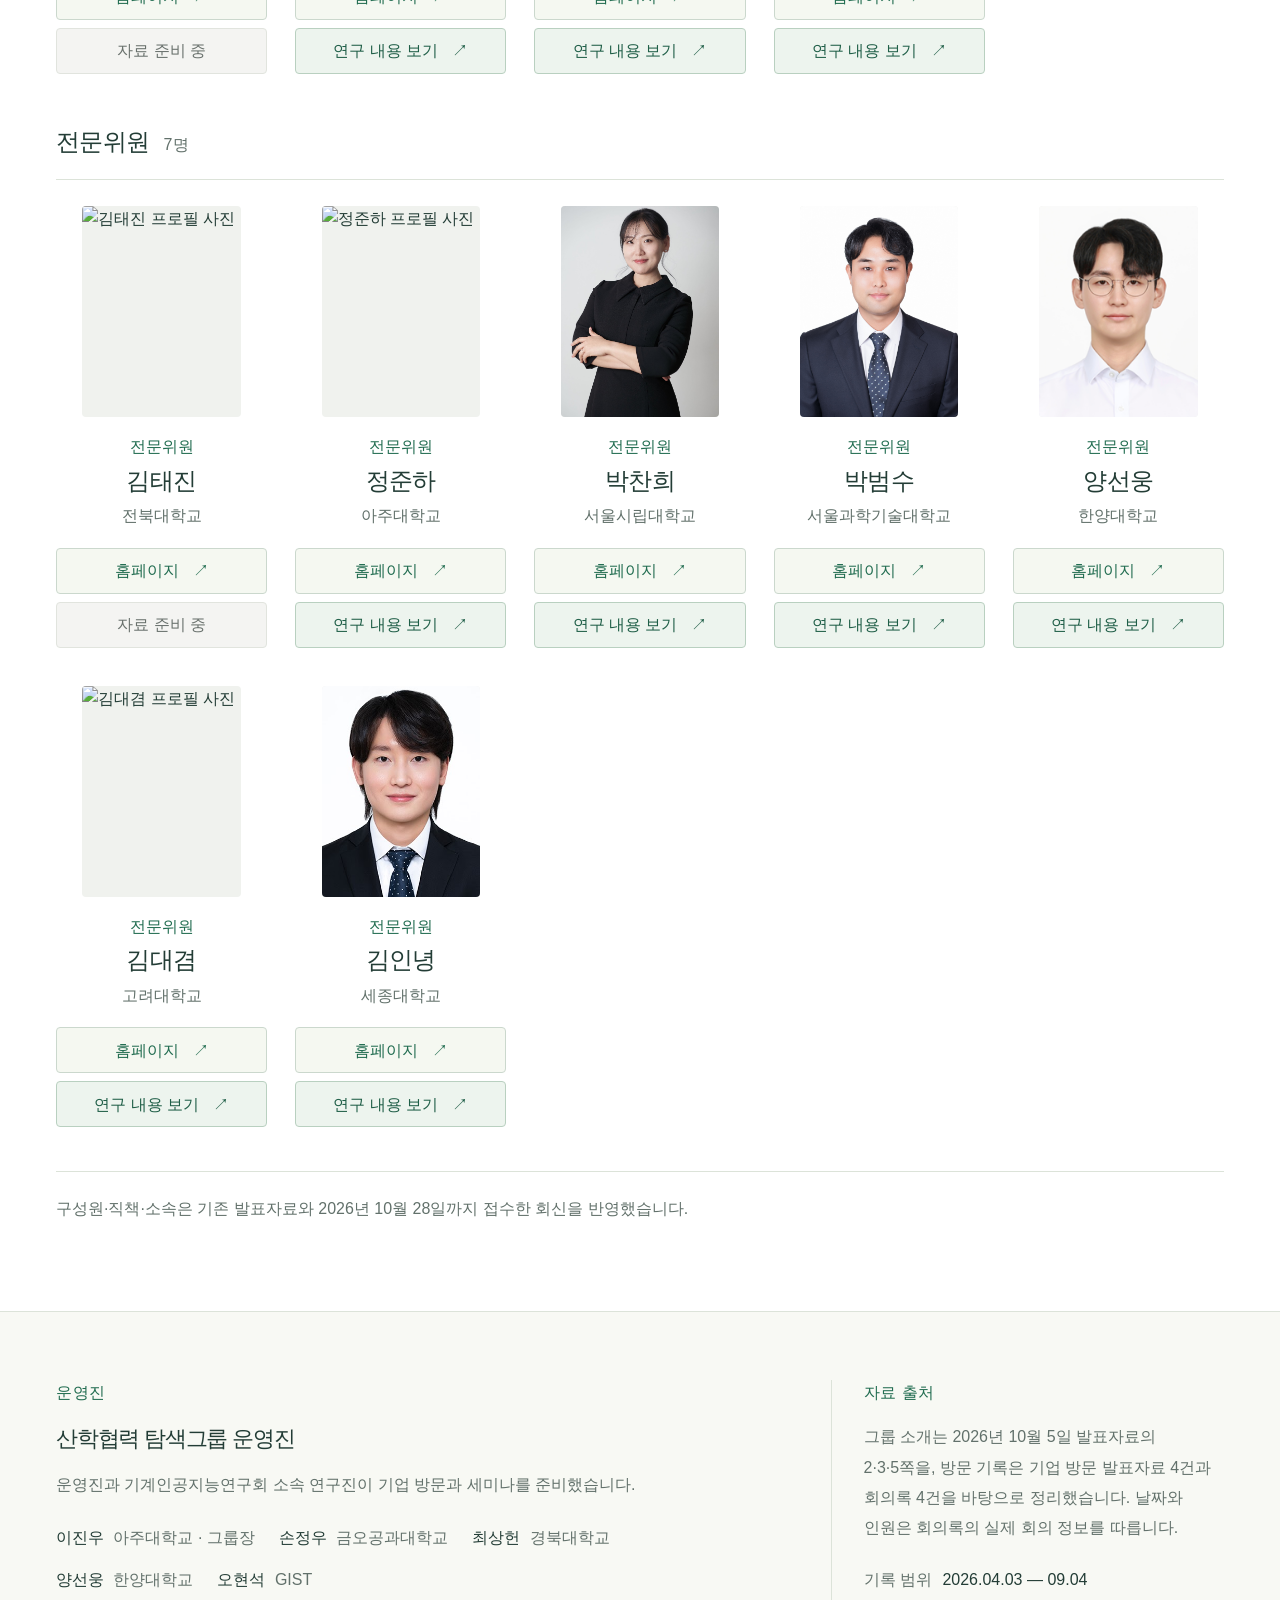
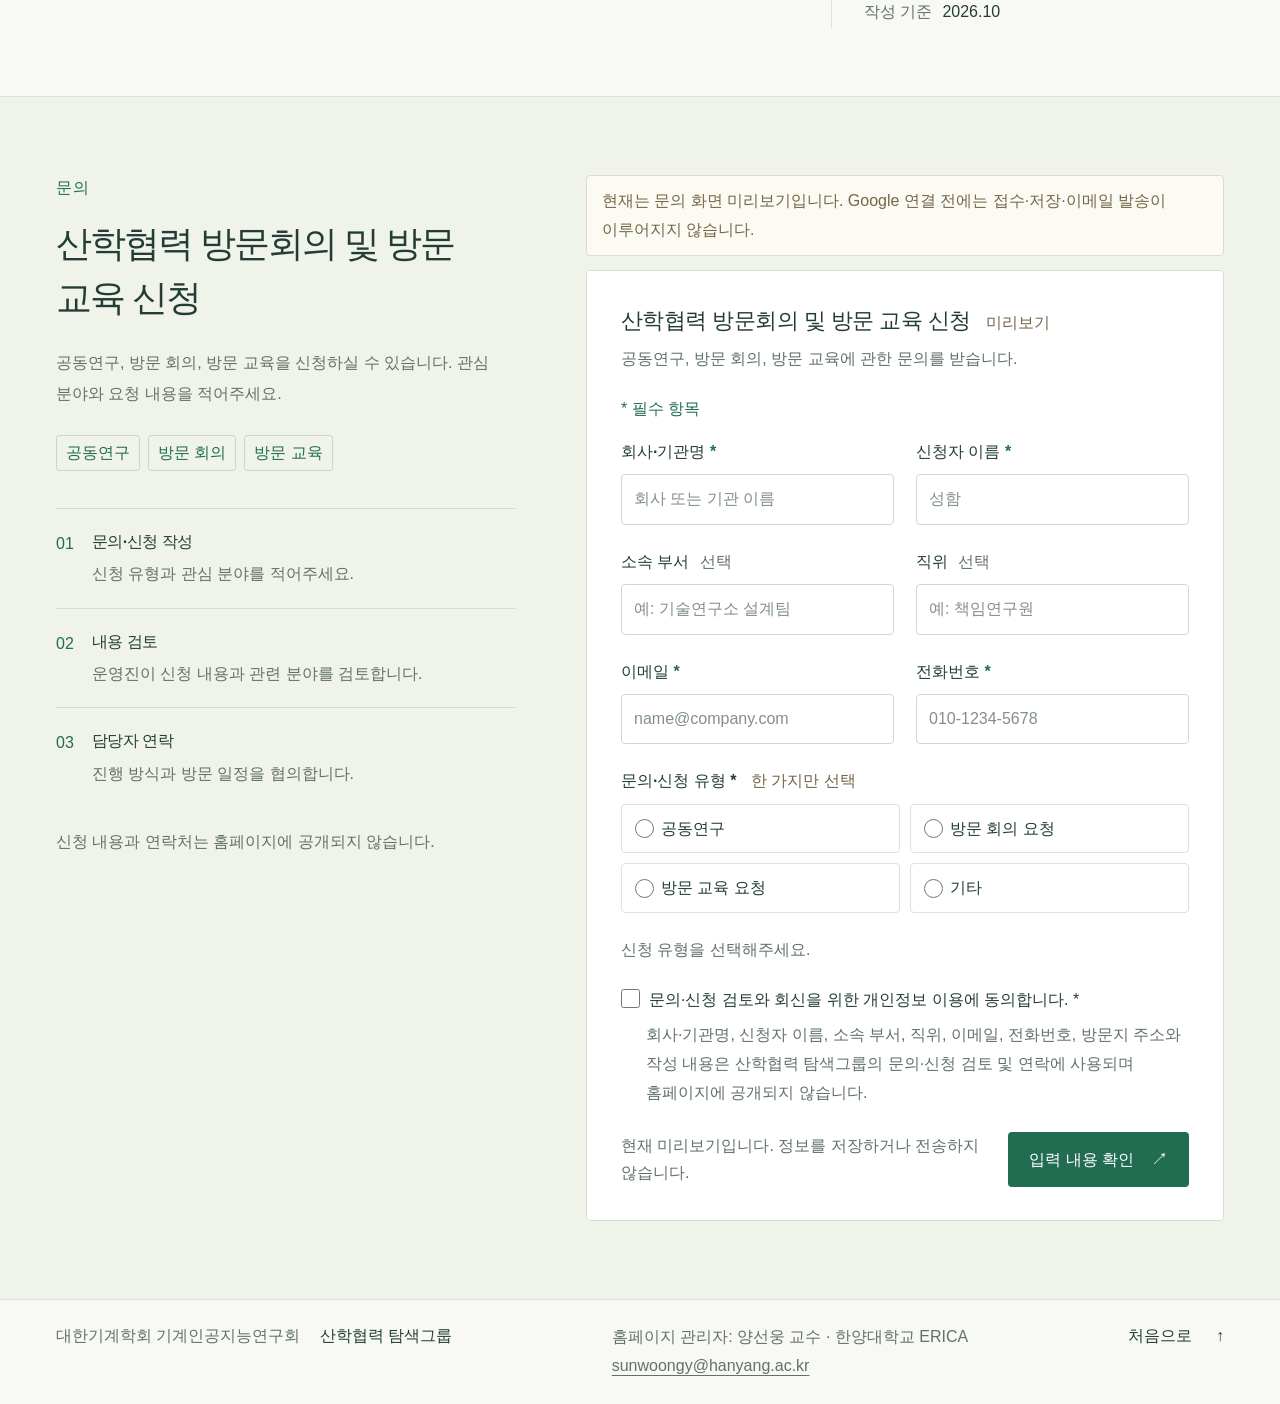
==== commit 35060876: "Relax portrait framing for Song and Lee" ====
--- a/index.html
+++ b/index.html
@@ -178,7 +178,7 @@
           </article>
           <article class="member-card" aria-labelledby="member-54-name">
             <a class="member-photo" href="https://sites.google.com/view/intelligent-robot-laboratory/" target="_blank" rel="noopener noreferrer" aria-label="송재복 홈페이지 (새 창)">
-              <img src="assets/members/member-54.png" alt="송재복 프로필 사진" width="374" height="529" loading="lazy" decoding="async">
+              <img src="assets/members/member-54.png" alt="송재복 프로필 사진" width="374" height="529" loading="lazy" decoding="async" style="object-fit:contain;transform:scale(.84)">
             </a>
             <div class="member-info"><p class="member-role">고문</p><h4 id="member-54-name">송재복</h4><p class="member-affiliation">고려대학교</p></div>
             <div class="member-actions">
@@ -303,7 +303,7 @@
           </article>
           <article class="member-card" aria-labelledby="member-26-name">
             <a class="member-photo" href="https://scholar.google.co.kr/citations?user=uP2bXL0AAAAJ&amp;hl=ko" target="_blank" rel="noopener noreferrer" aria-label="이진우 홈페이지 (새 창)">
-              <img src="assets/members/member-26.png" alt="이진우 프로필 사진" width="229" height="295" loading="lazy" decoding="async">
+              <img src="assets/members/member-26-original-20261029.png" alt="이진우 프로필 사진" loading="lazy" decoding="async" style="object-fit:contain;object-position:center">
             </a>
             <div class="member-info"><p class="member-role">운영위원</p><h4 id="member-26-name">이진우</h4><p class="member-affiliation">아주대학교</p></div>
             <div class="member-actions">
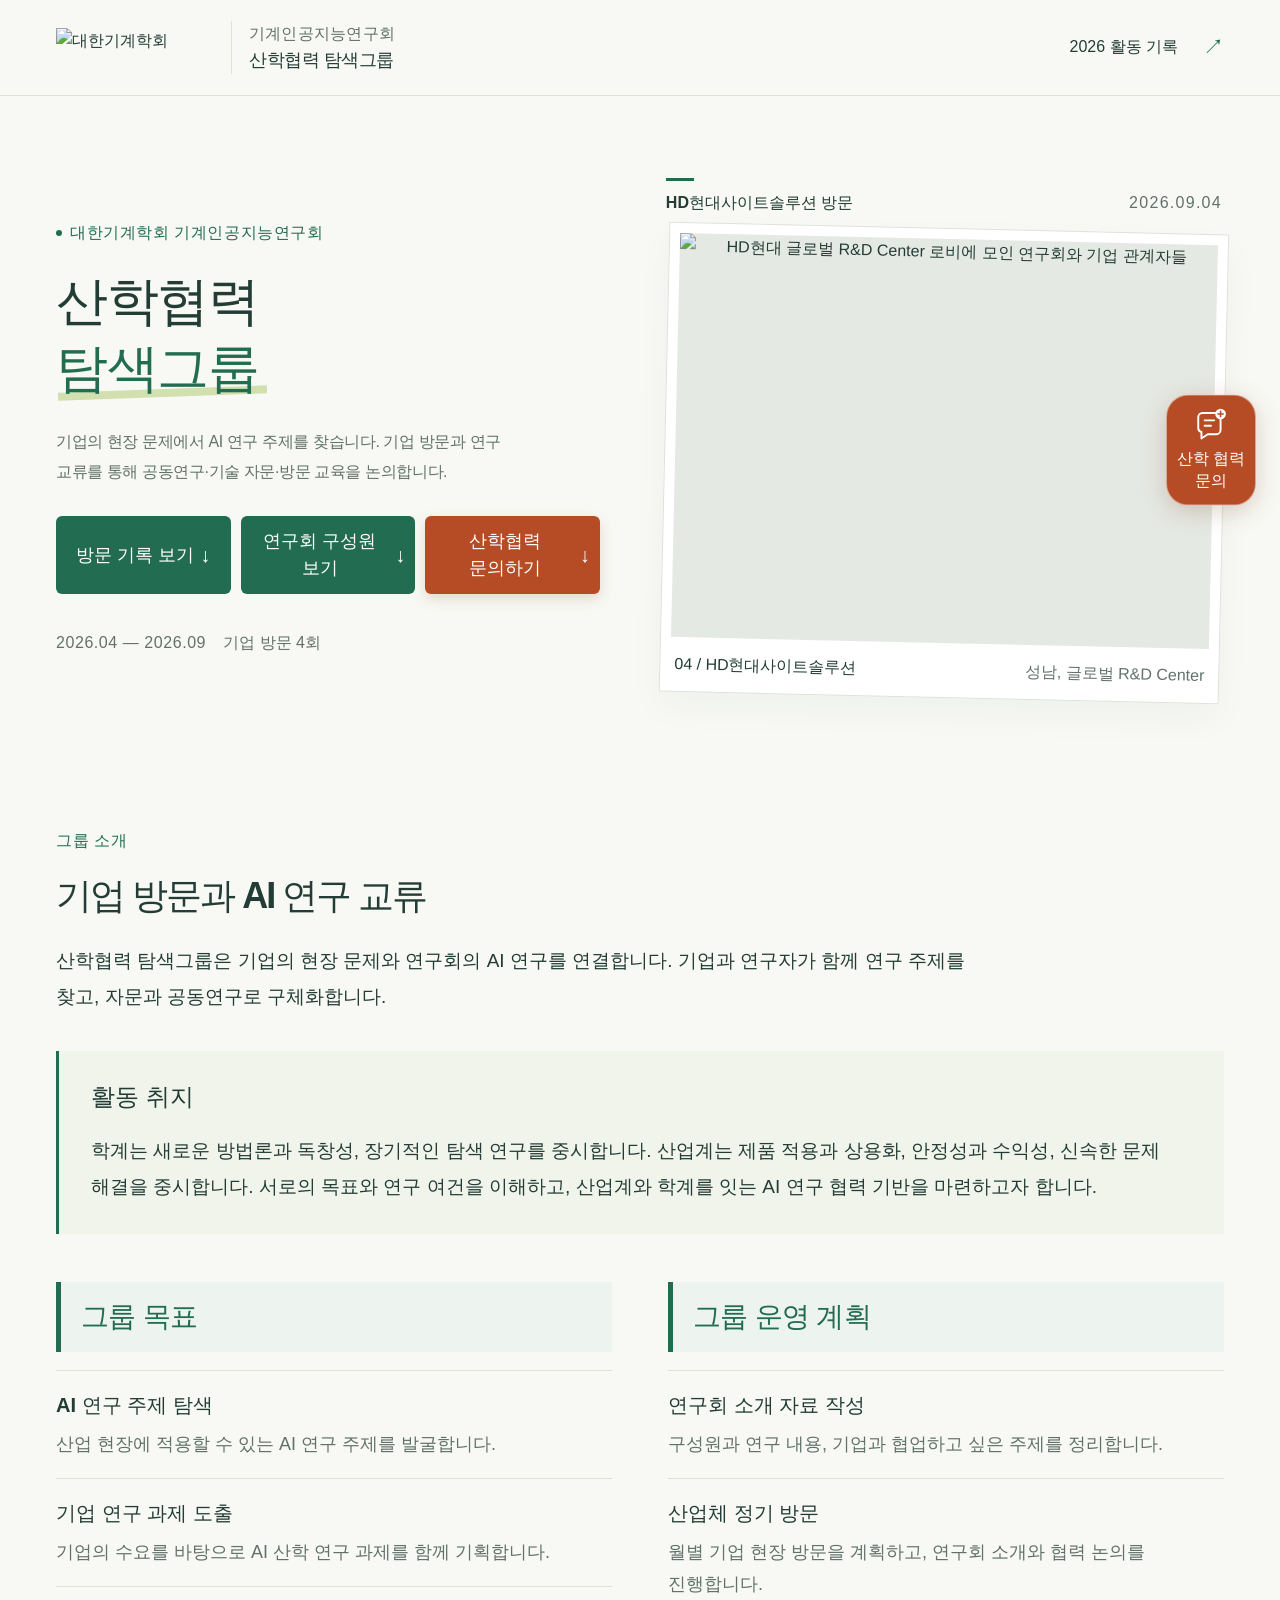
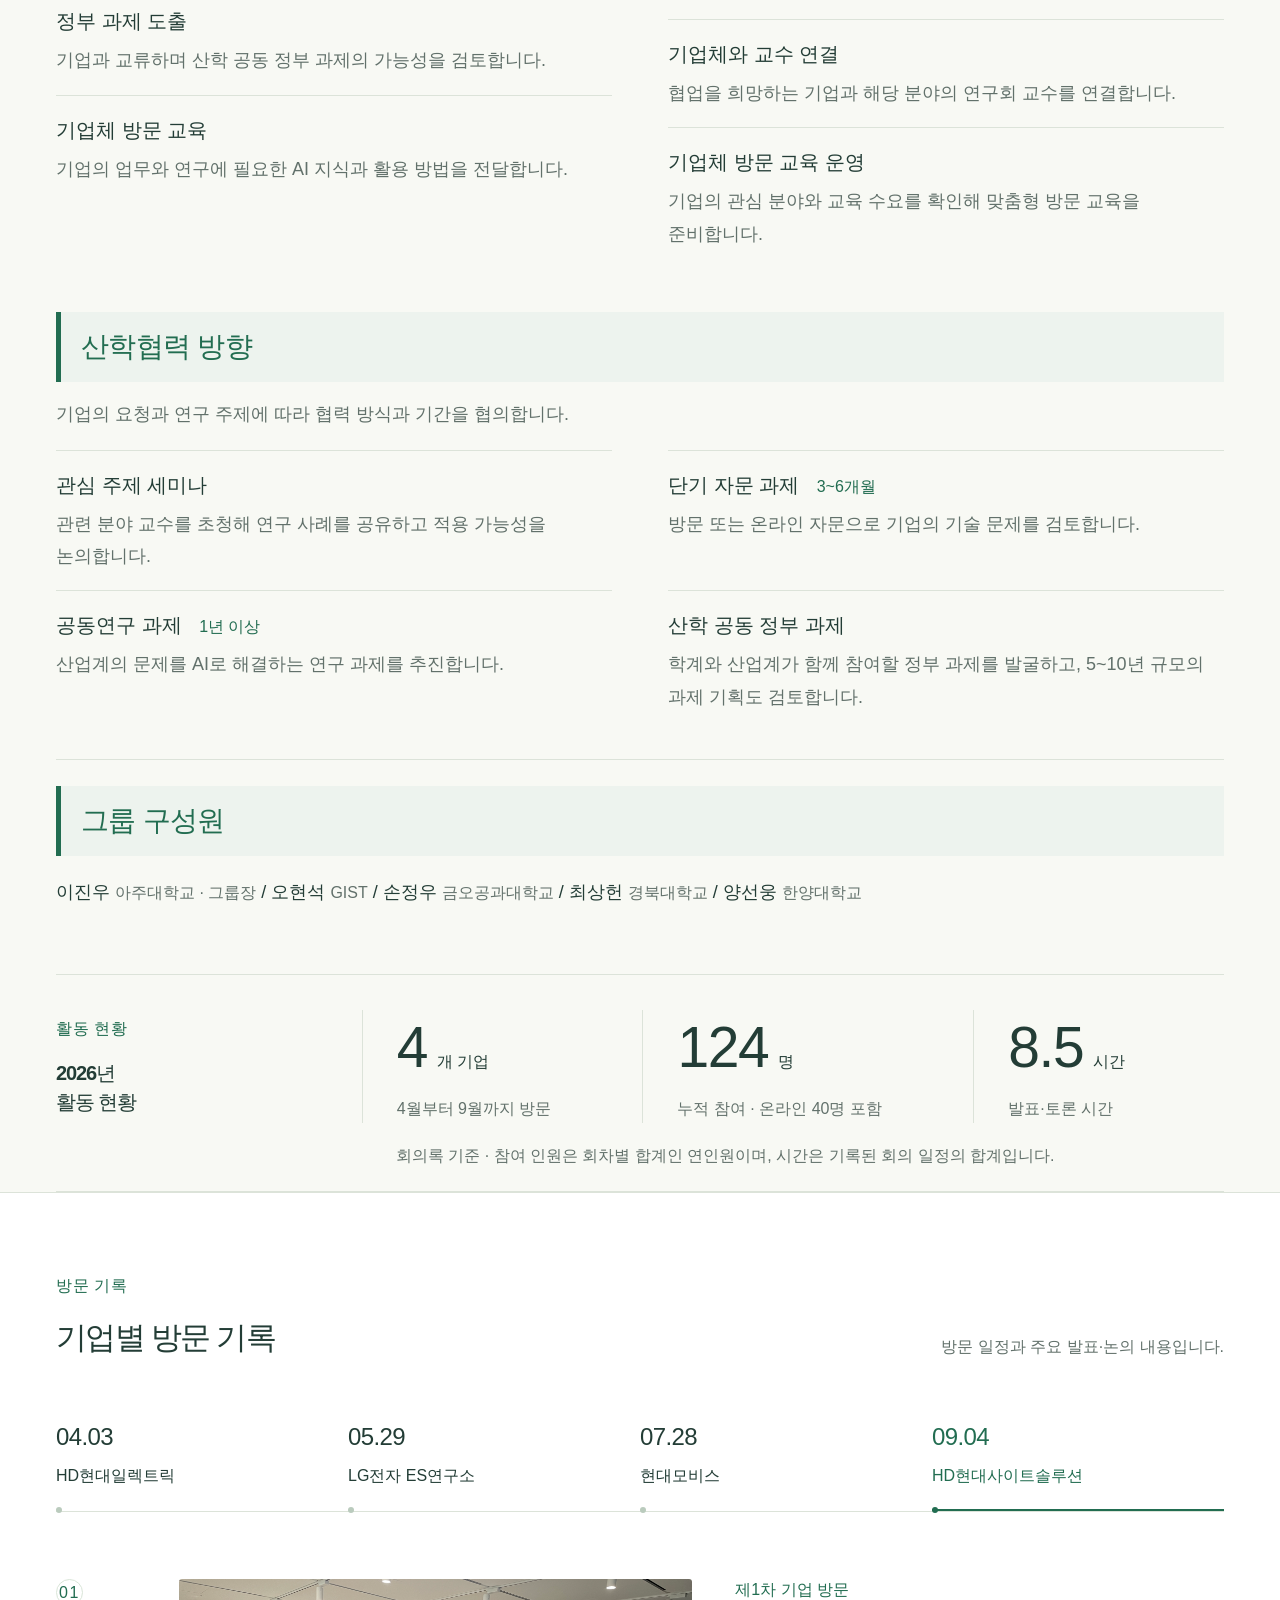
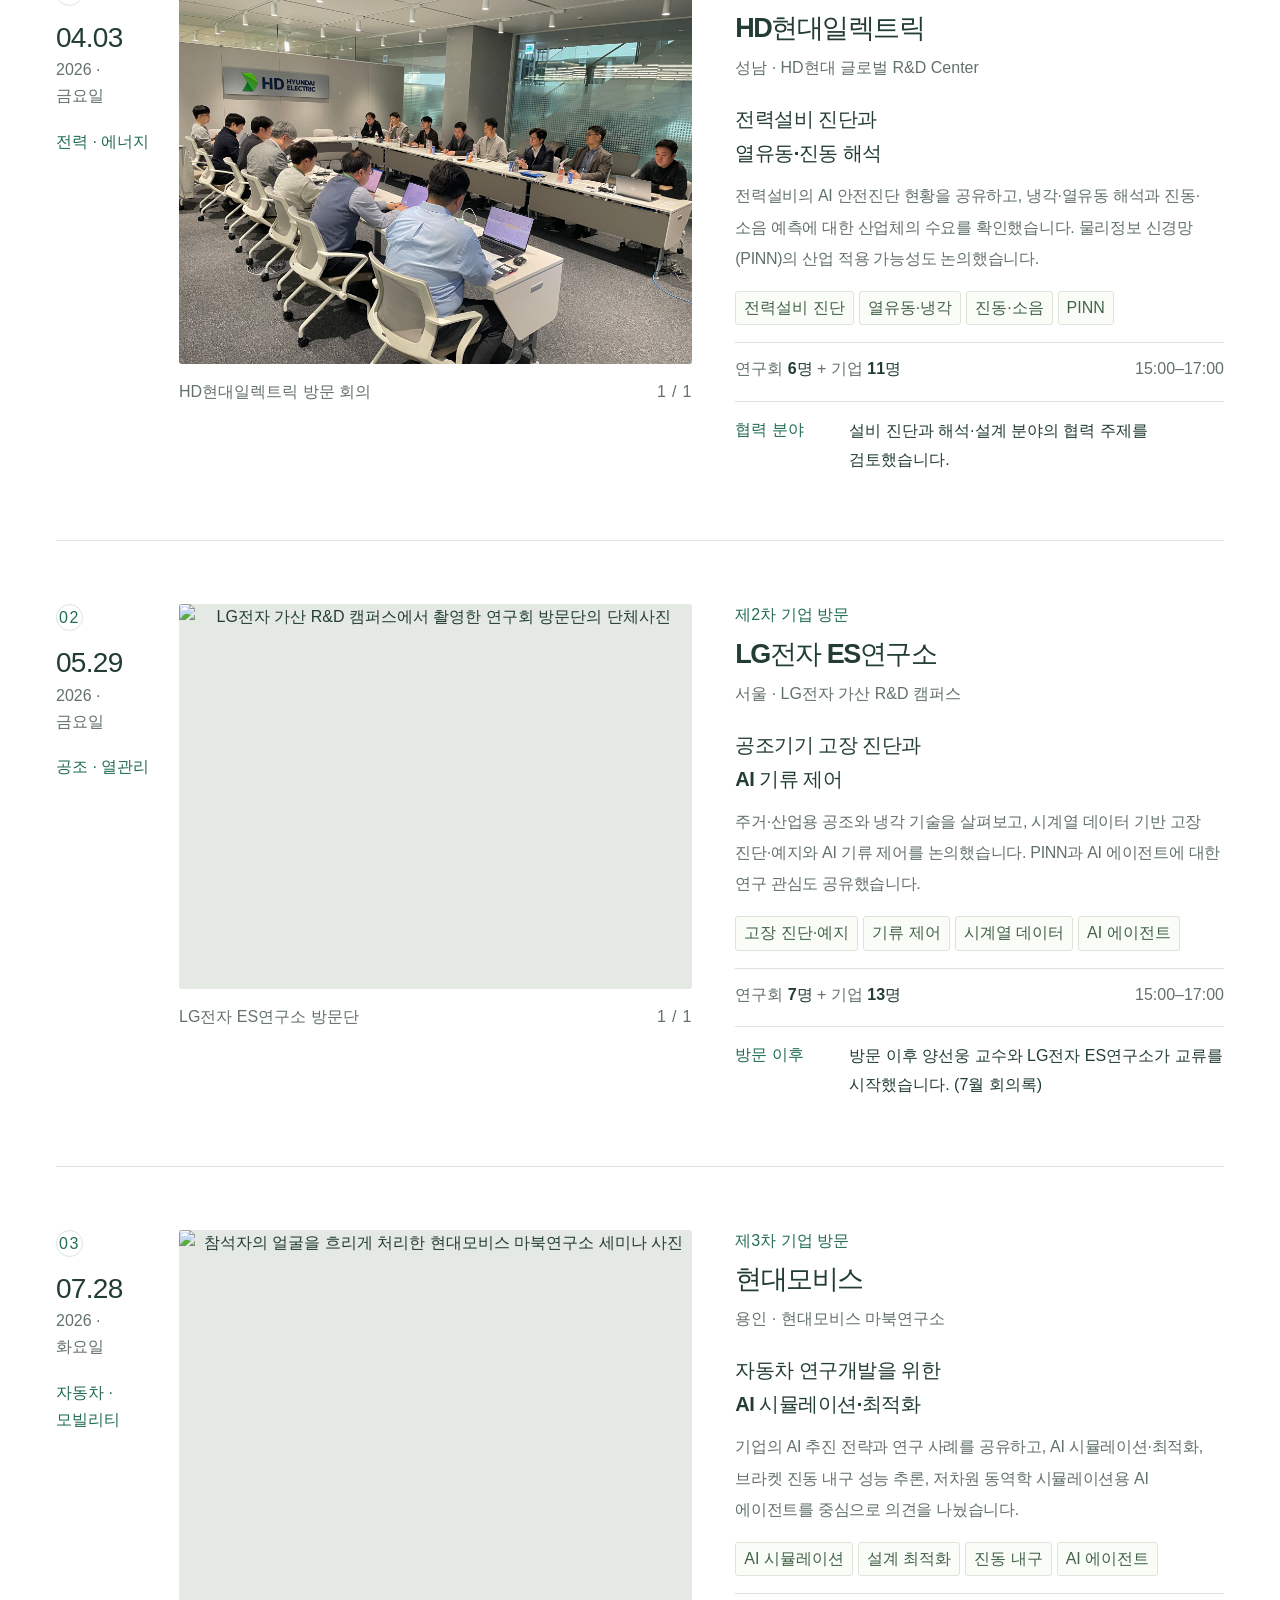
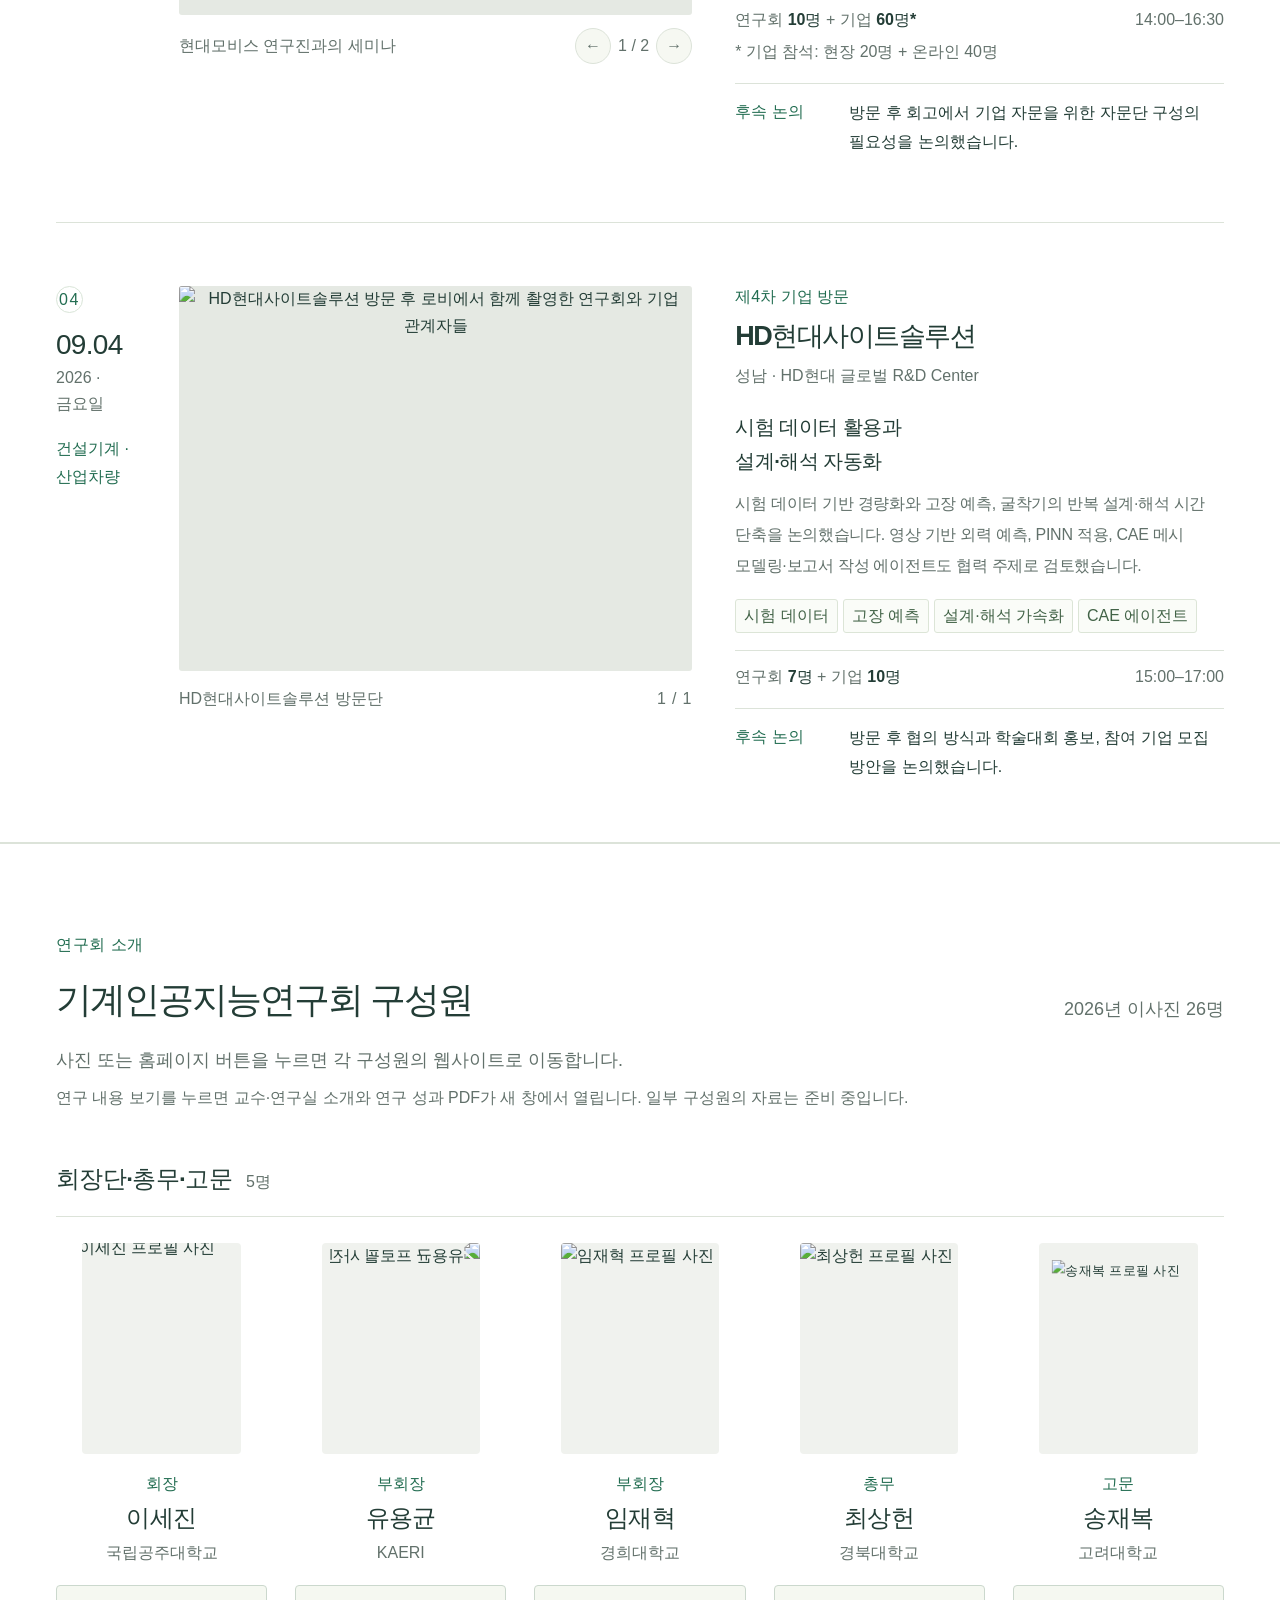
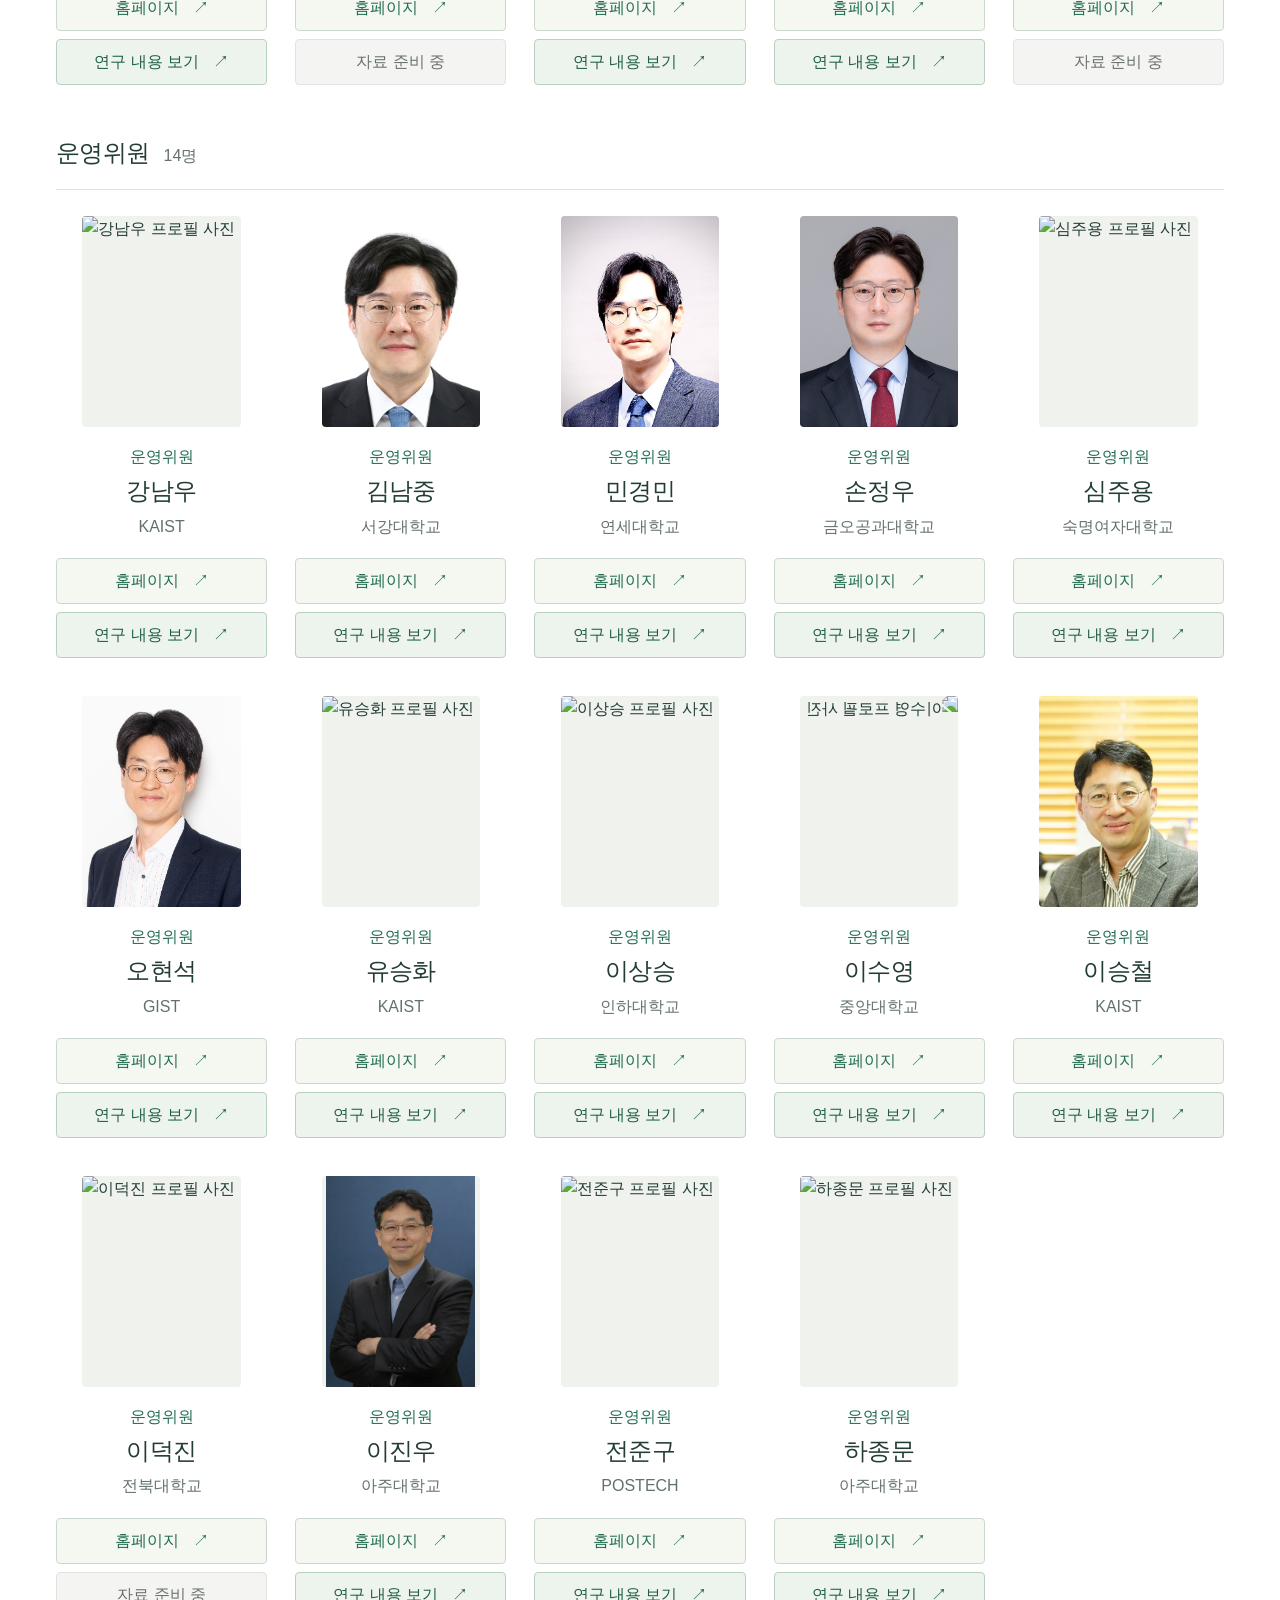
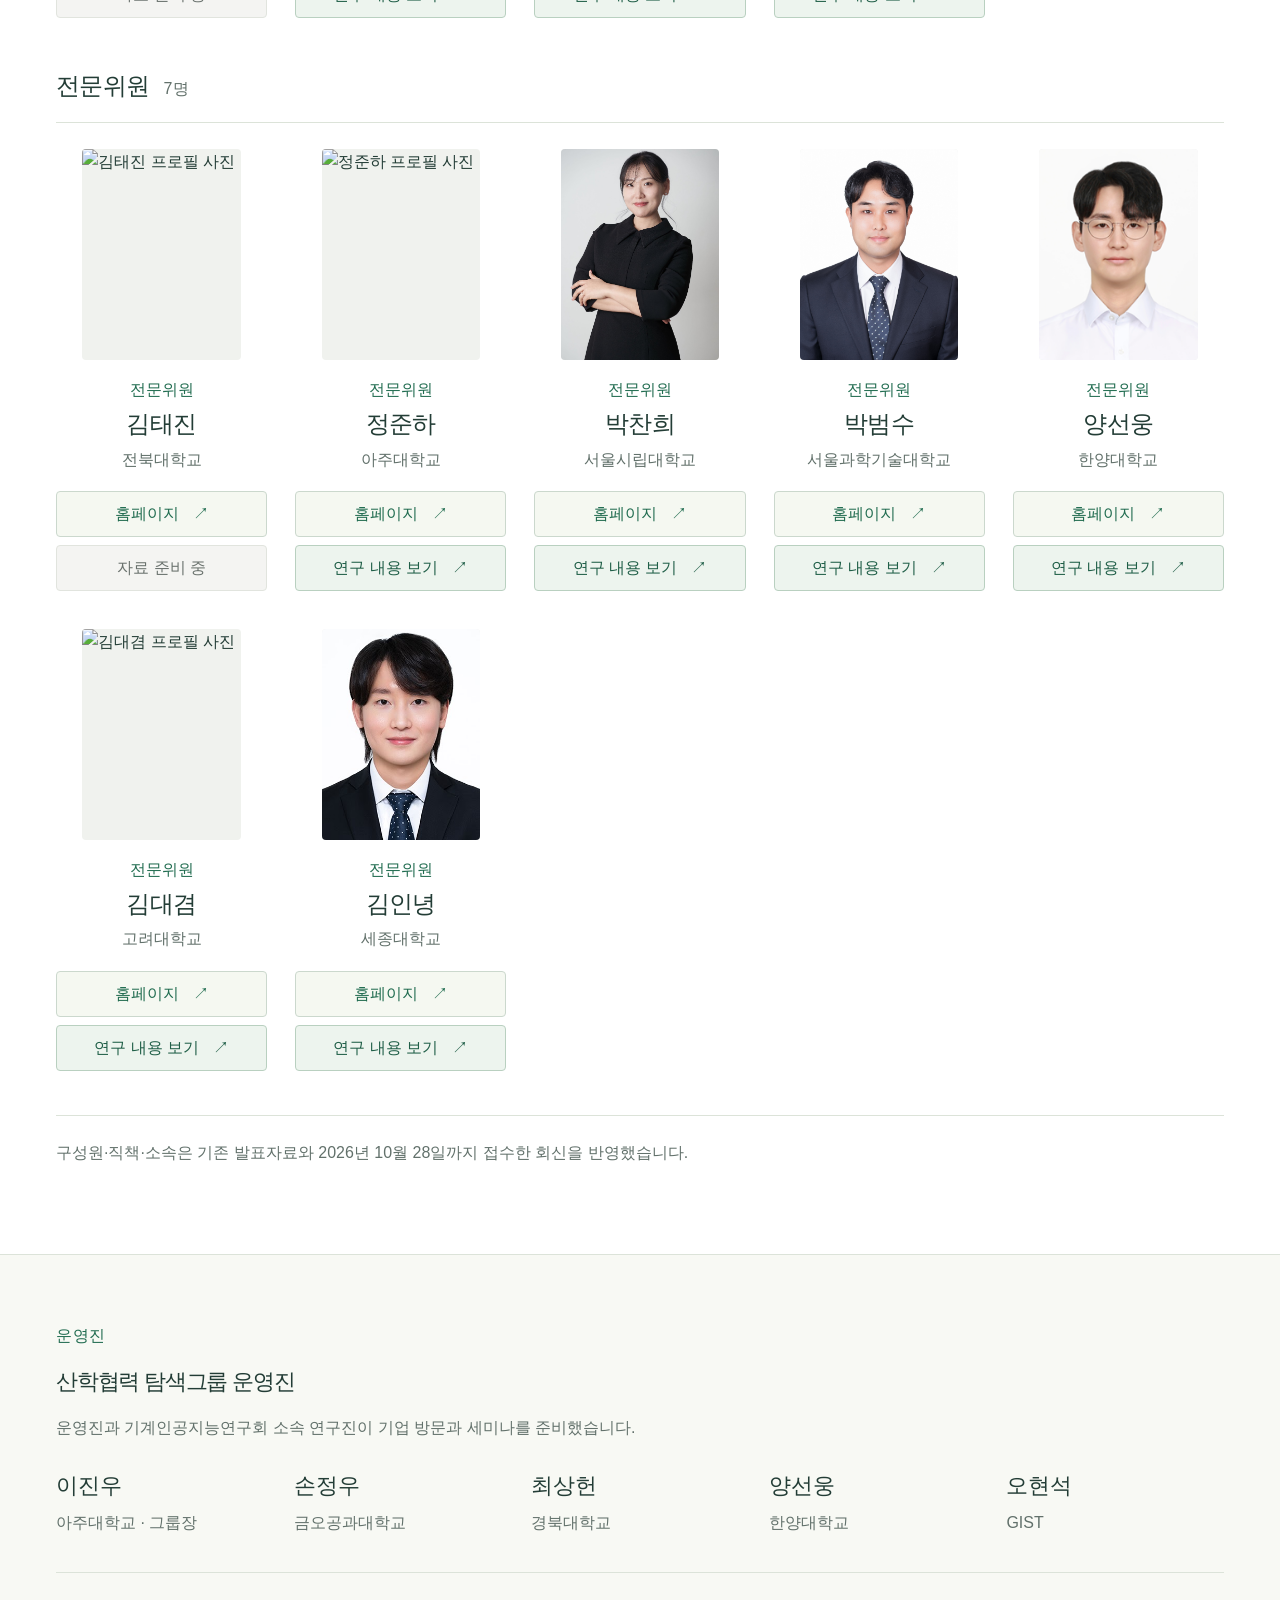
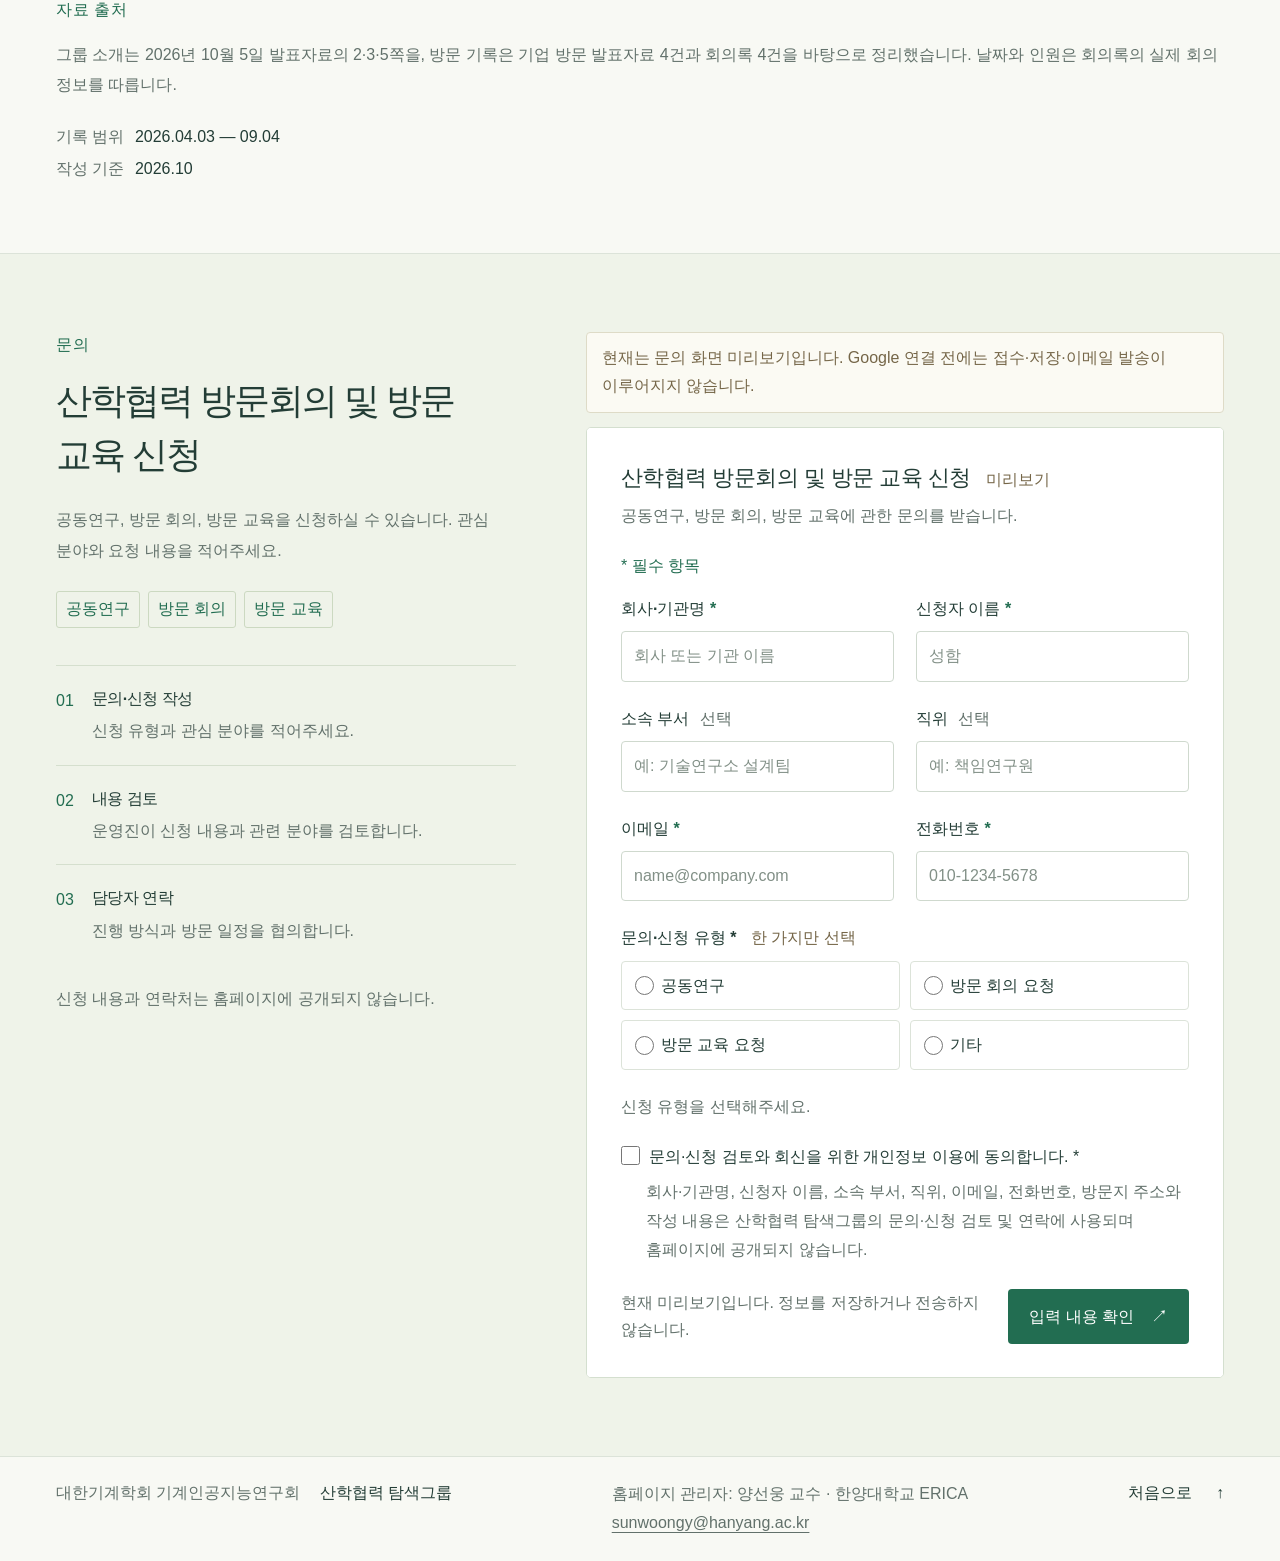
==== commit 8636e98f: "Clarify introduction heading hierarchy and align organizing team" ====
--- a/index.html
+++ b/index.html
@@ -10,7 +10,7 @@
   <meta property="og:type" content="website">
   <title>산학협력 탐색그룹 · 기계인공지능연구회</title>
   <link rel="icon" href="assets/ksme-logo.gif" type="image/gif">
-  <link rel="stylesheet" href="styles.css?v=20261020-research">
+  <link rel="stylesheet" href="styles.css?v=20261103-hierarchy">
   <script src="app.js?v=20261019-quick-follow" defer></script>
   <script src="contact-config.js" defer></script>
   <script src="contact.js?v=choices-20261011" defer></script>
@@ -108,8 +108,6 @@
           </div>
         </article>
 
-        <div class="journey-note"><span aria-hidden="true">↳</span><p><strong>기업 발표를 먼저 듣는 순서로 변경했습니다.</strong><br>5월 회의의 의견을 반영해, 7월과 9월에는 기업의 AI 연구 소개 후 연구회 발표를 진행했습니다.</p></div>
-
         <article class="visit" id="visit-03" aria-labelledby="visit-title-03">
           <div class="visit-date"><span class="visit-number">03</span><time datetime="2026-07-28"><strong>07.28</strong><span>2026 · 화요일</span></time><span class="visit-sector">자동차 · 모빌리티</span></div>
           <div class="visit-content">
--- a/styles.css
+++ b/styles.css
@@ -2022,3 +2022,27 @@
 .member-photo-pending{display:grid;place-items:center;color:#69716d;background:#f0f2ee;font-size:16px}
 .member-photo-pending:hover{outline:none}
 .member-homepage:disabled{color:#69716d;background:#f4f4f2;border-color:#e1e4de;cursor:default}
+
+/* Distinguish section titles from the keywords within each section. */
+.intro-columns > div > h3,
+.intro-directions > h3,
+.intro-team > h3 {
+  padding:14px 20px;
+  border-left:5px solid var(--green);
+  background:#edf3ee;
+  color:var(--green);
+  font-size:28px;
+  font-weight:700;
+  letter-spacing:-.025em;
+}
+.credits {grid-template-columns:1fr;gap:36px}
+.credits .team {display:grid;grid-template-columns:repeat(5,minmax(0,1fr));gap:20px}
+.credits .team > span {display:block;white-space:nowrap}
+.credits .team b {display:block;margin:0 0 6px;font-size:22px}
+.credits .record-note {border-left:0;border-top:1px solid var(--line);padding:24px 0 0}
+@media(max-width:900px){.credits .team{grid-template-columns:repeat(3,minmax(0,1fr))}}
+@media(max-width:580px){
+  .intro-columns > div > h3,.intro-directions > h3,.intro-team > h3{font-size:25px;padding:12px 16px}
+  .credits .team{grid-template-columns:repeat(2,minmax(0,1fr));gap:20px 12px}
+  .credits .team > span{white-space:normal}
+}
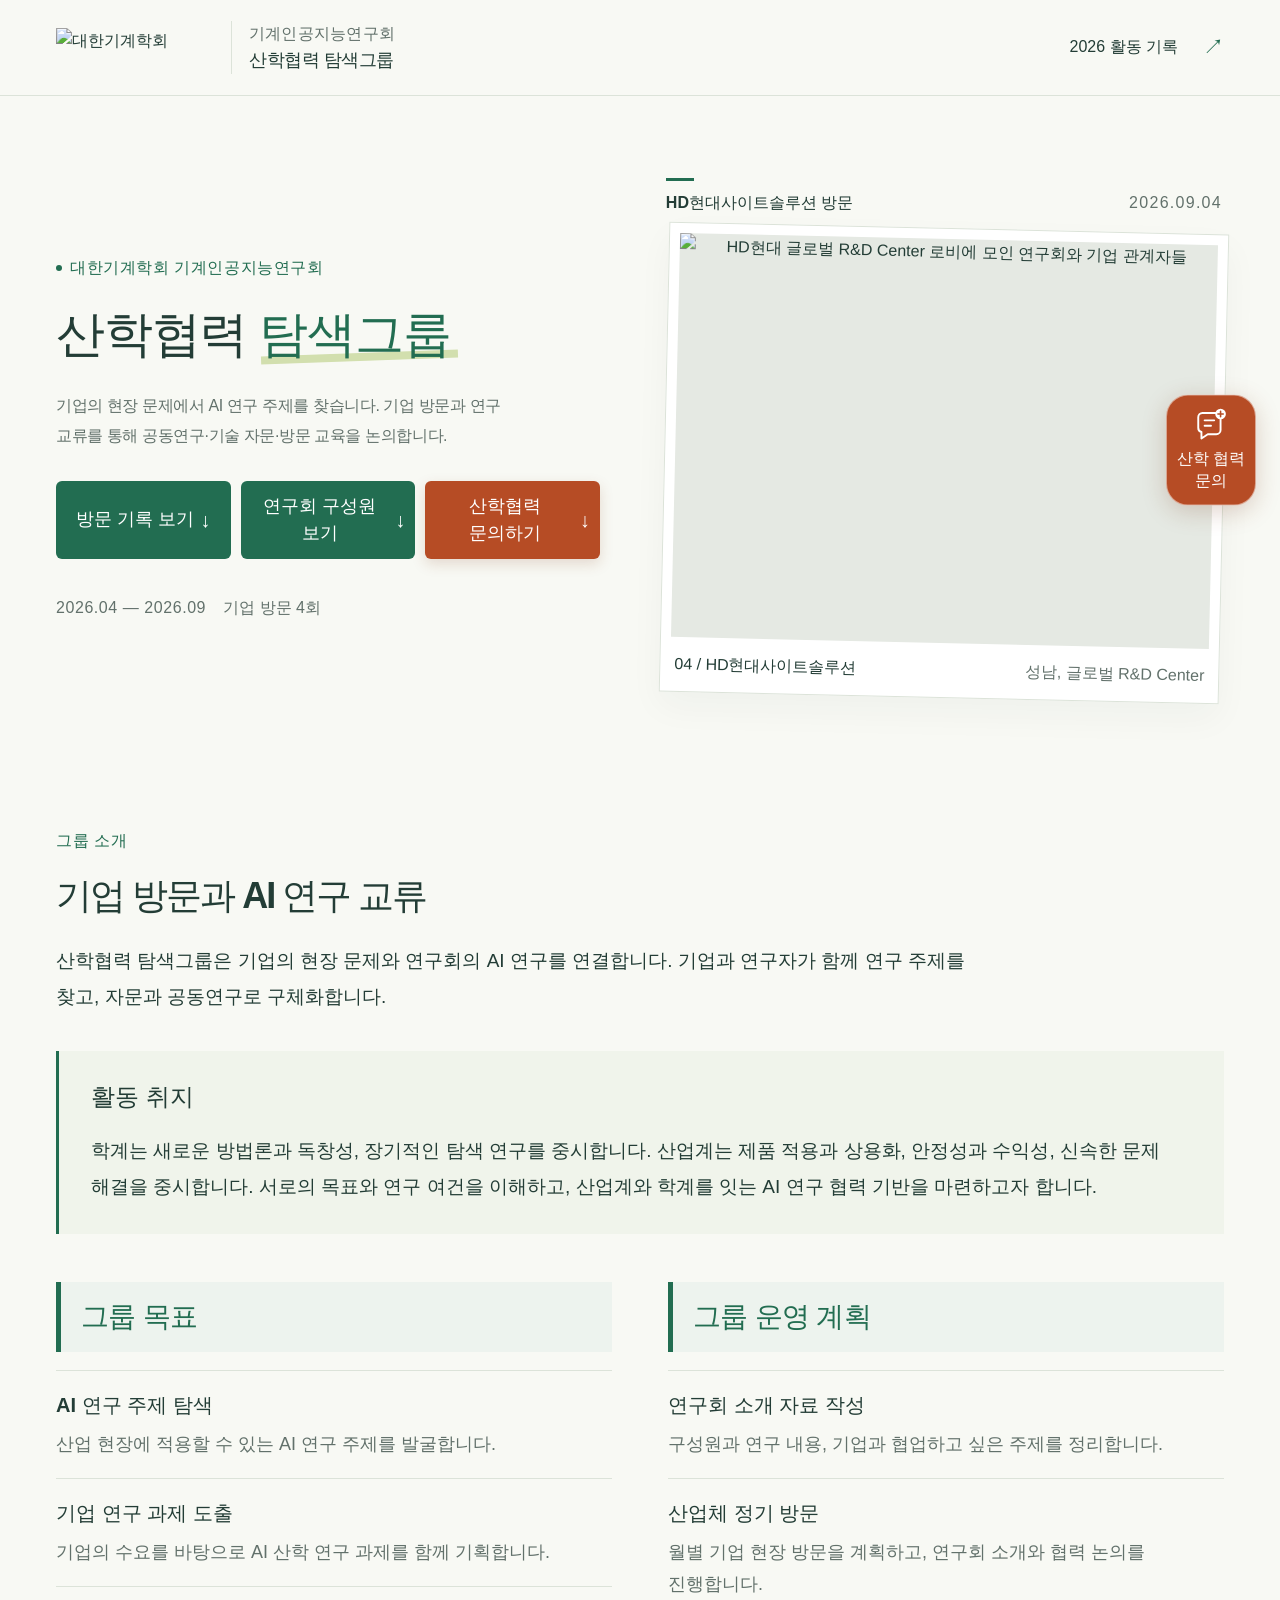
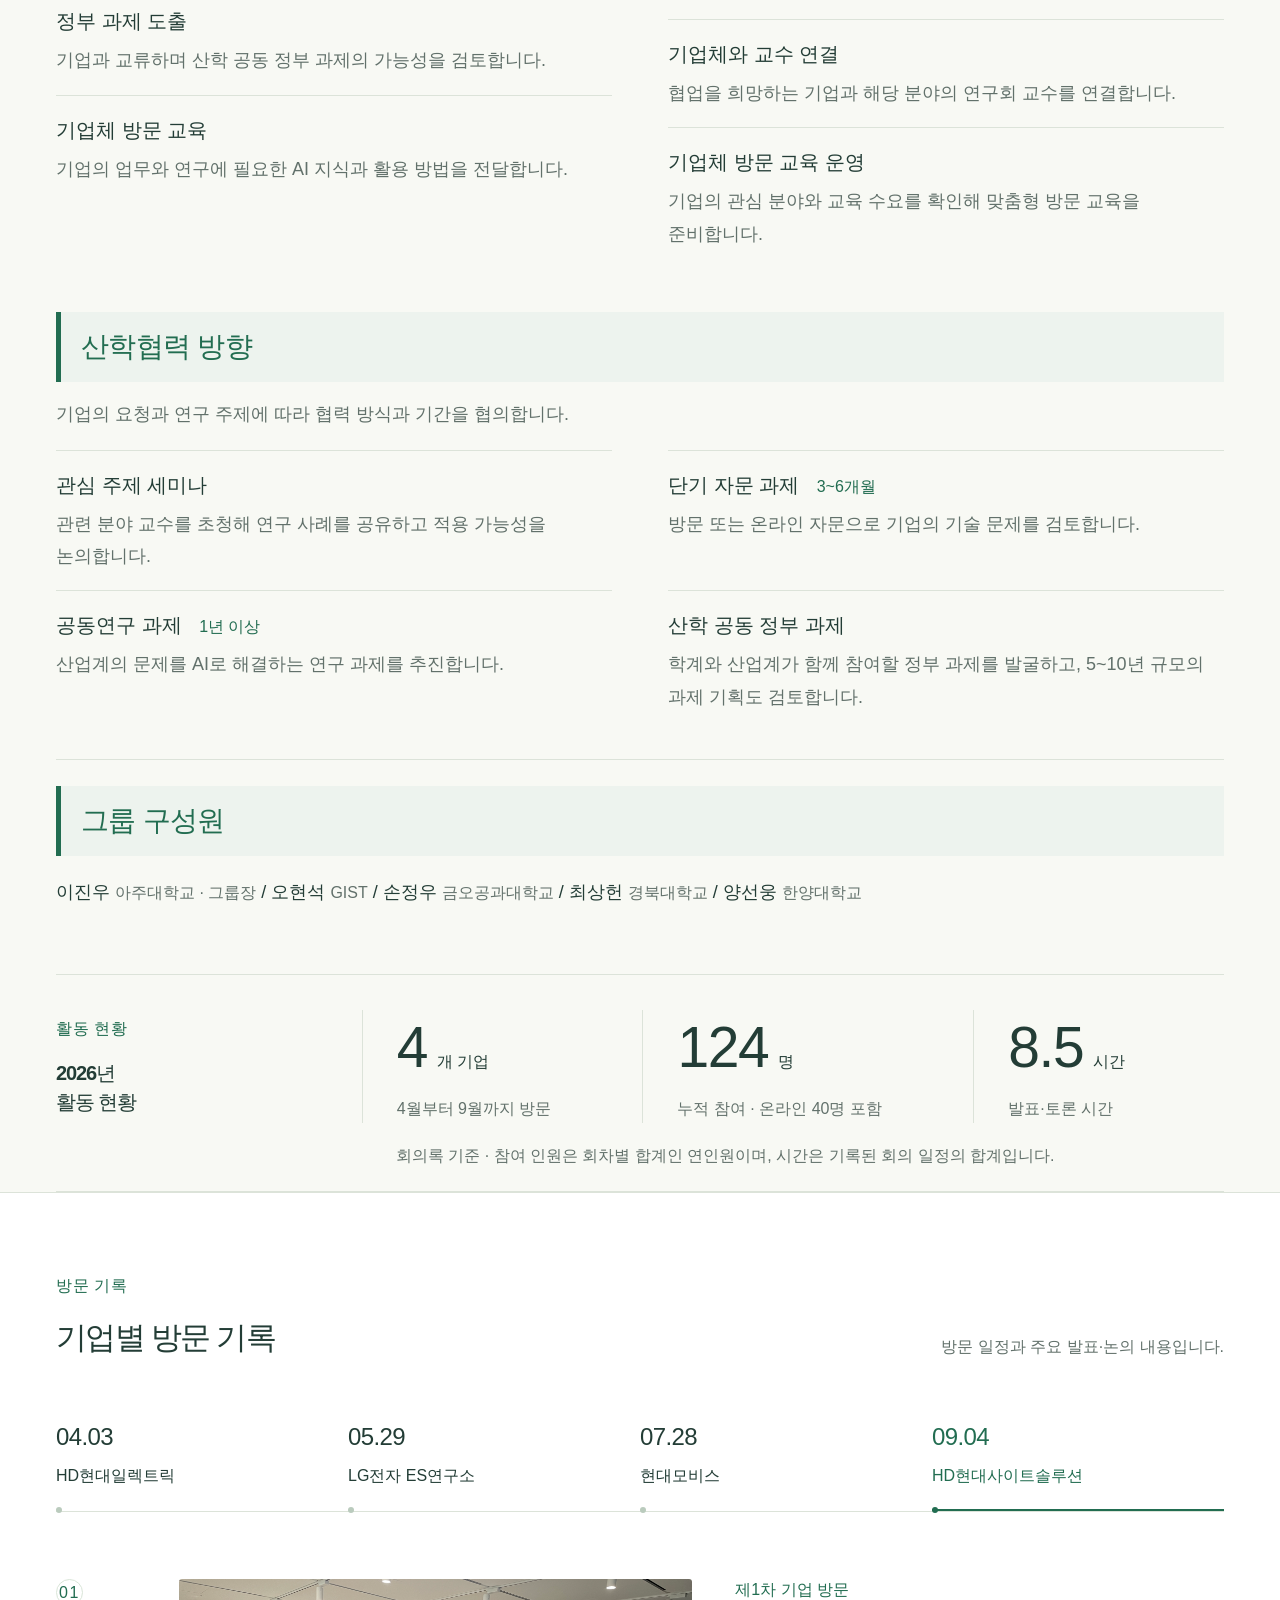
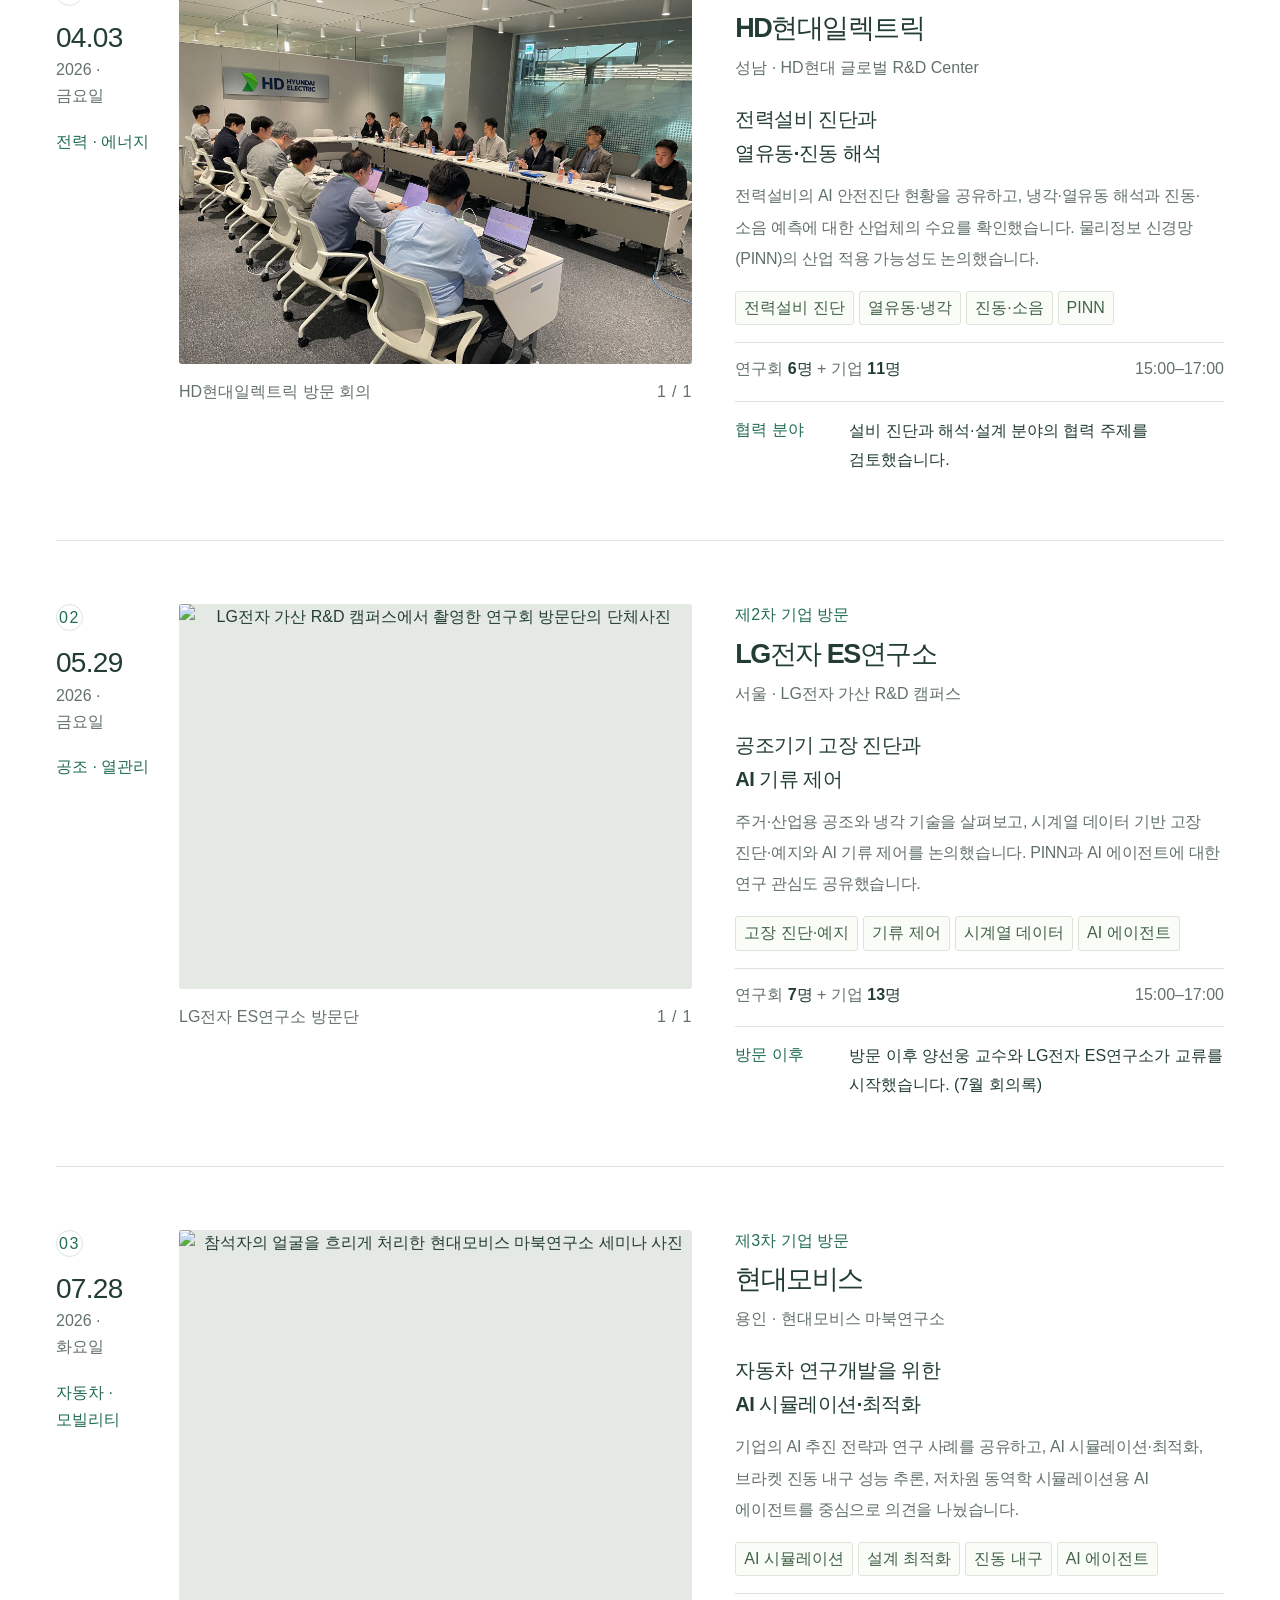
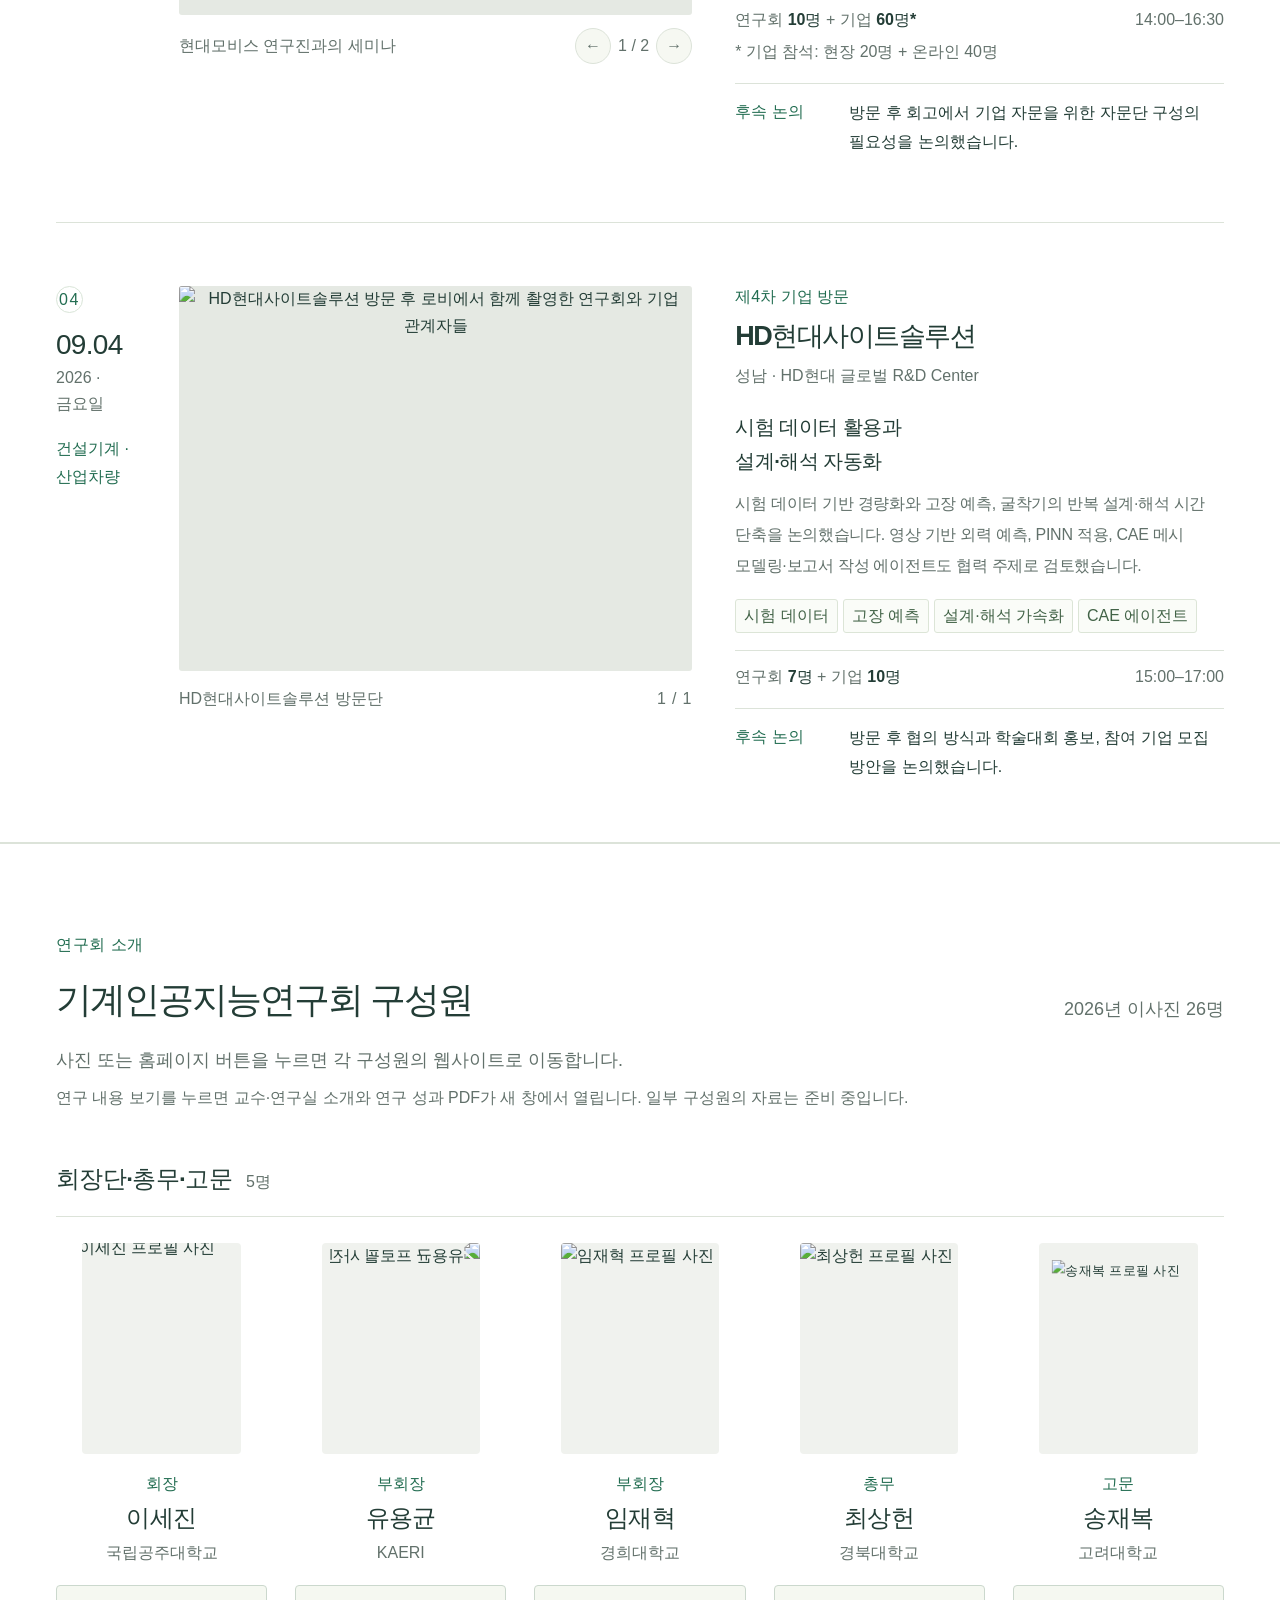
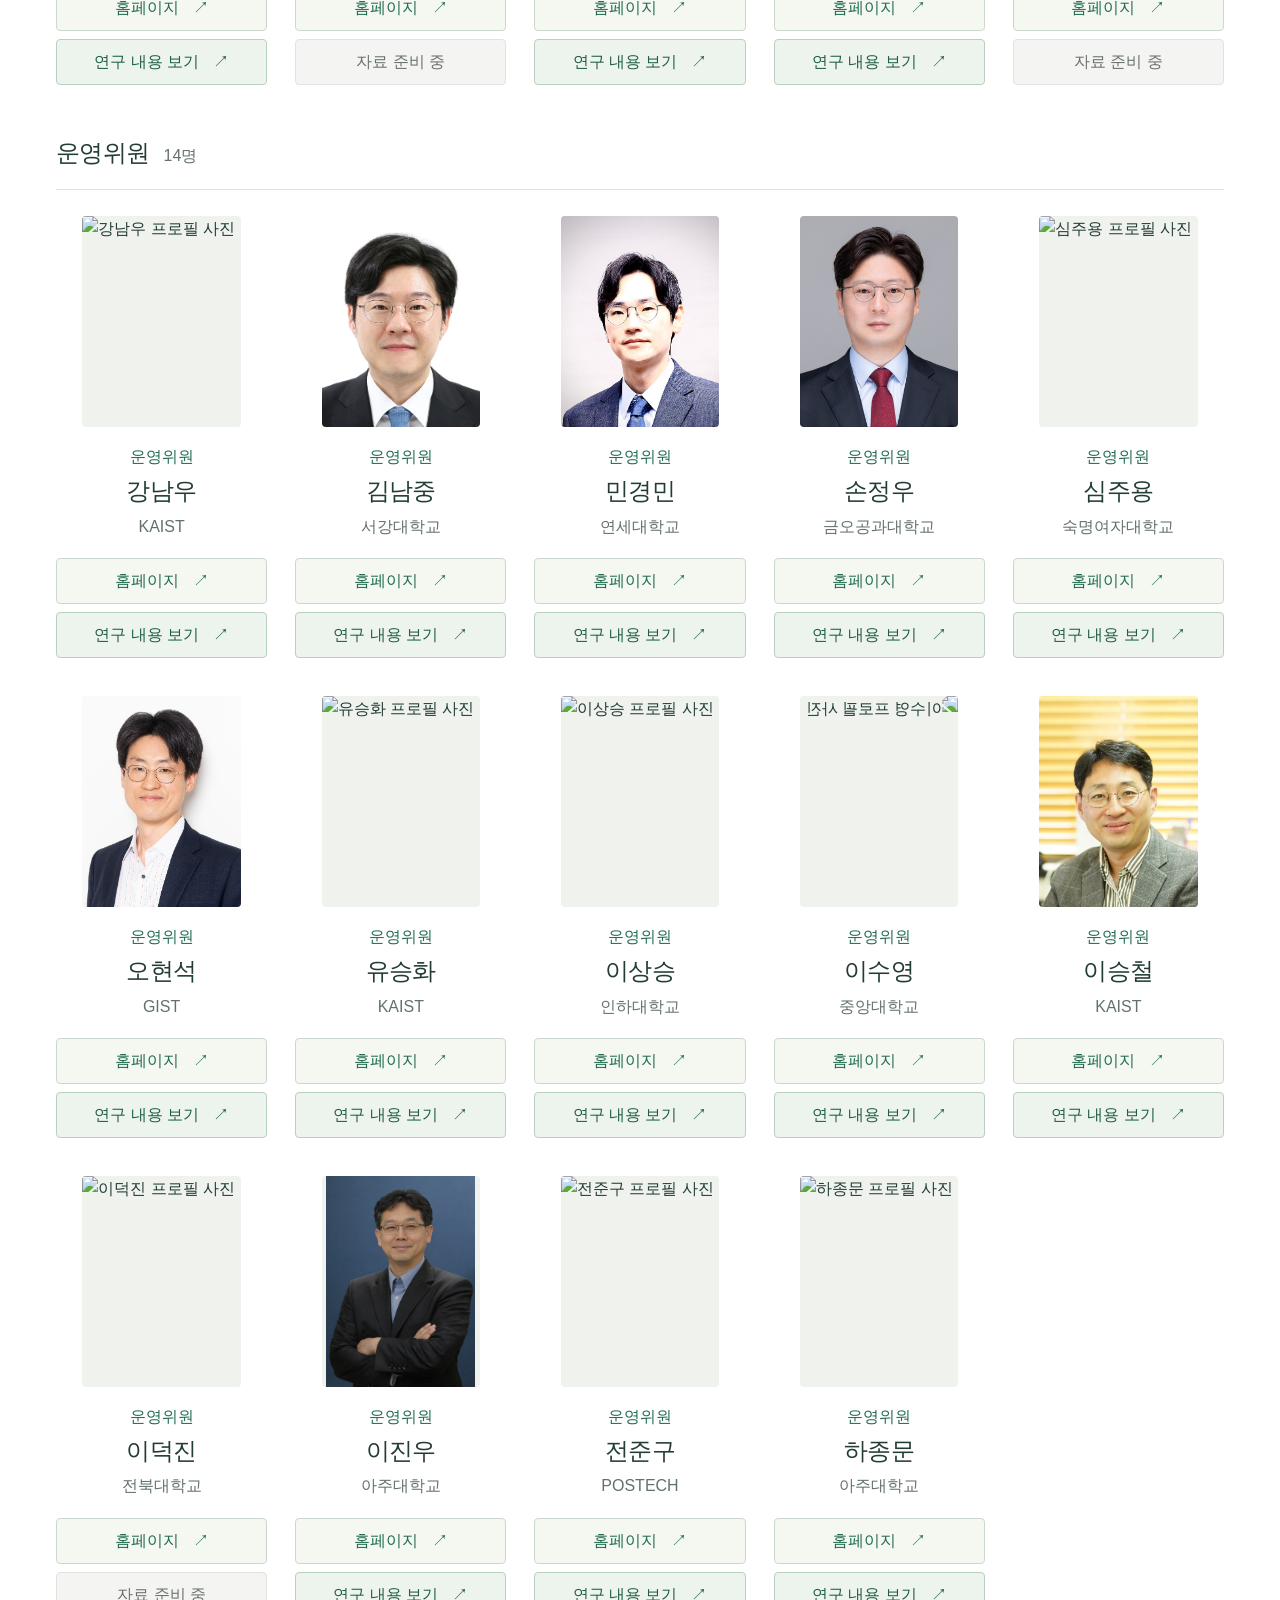
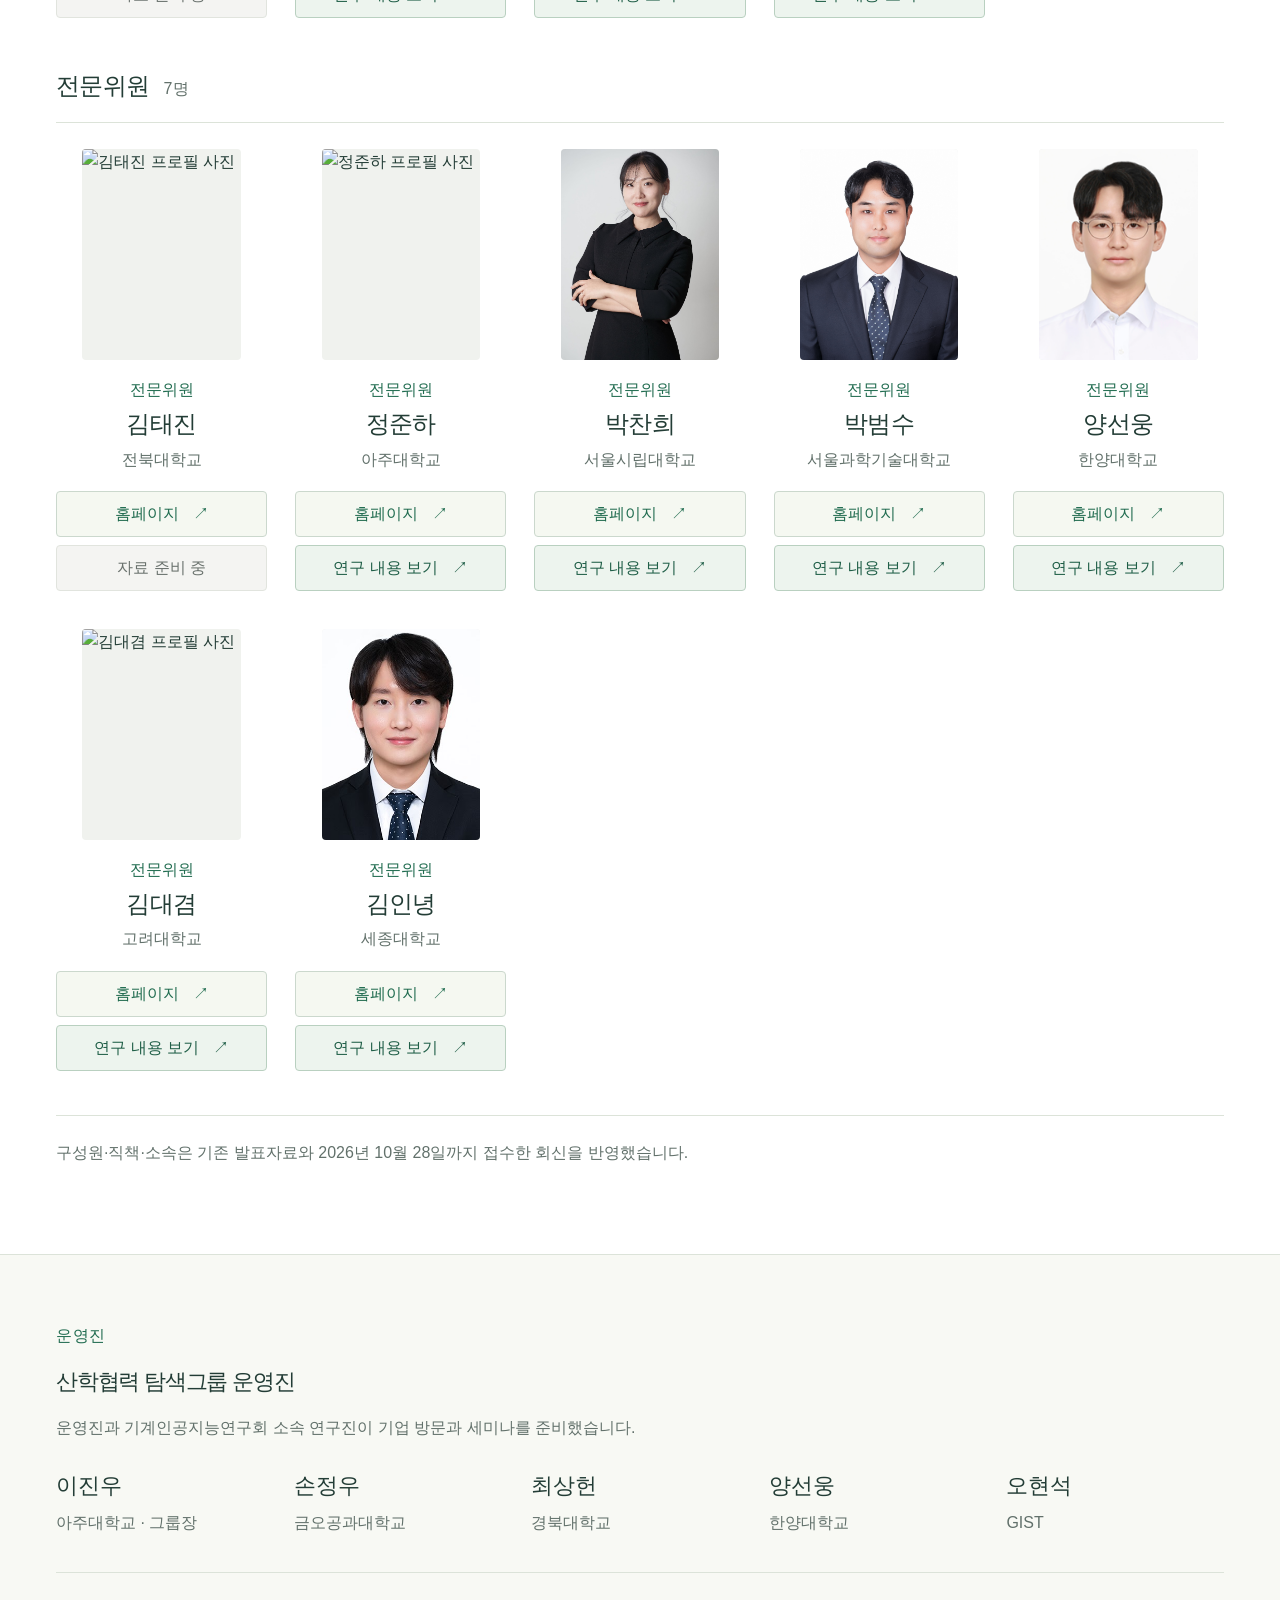
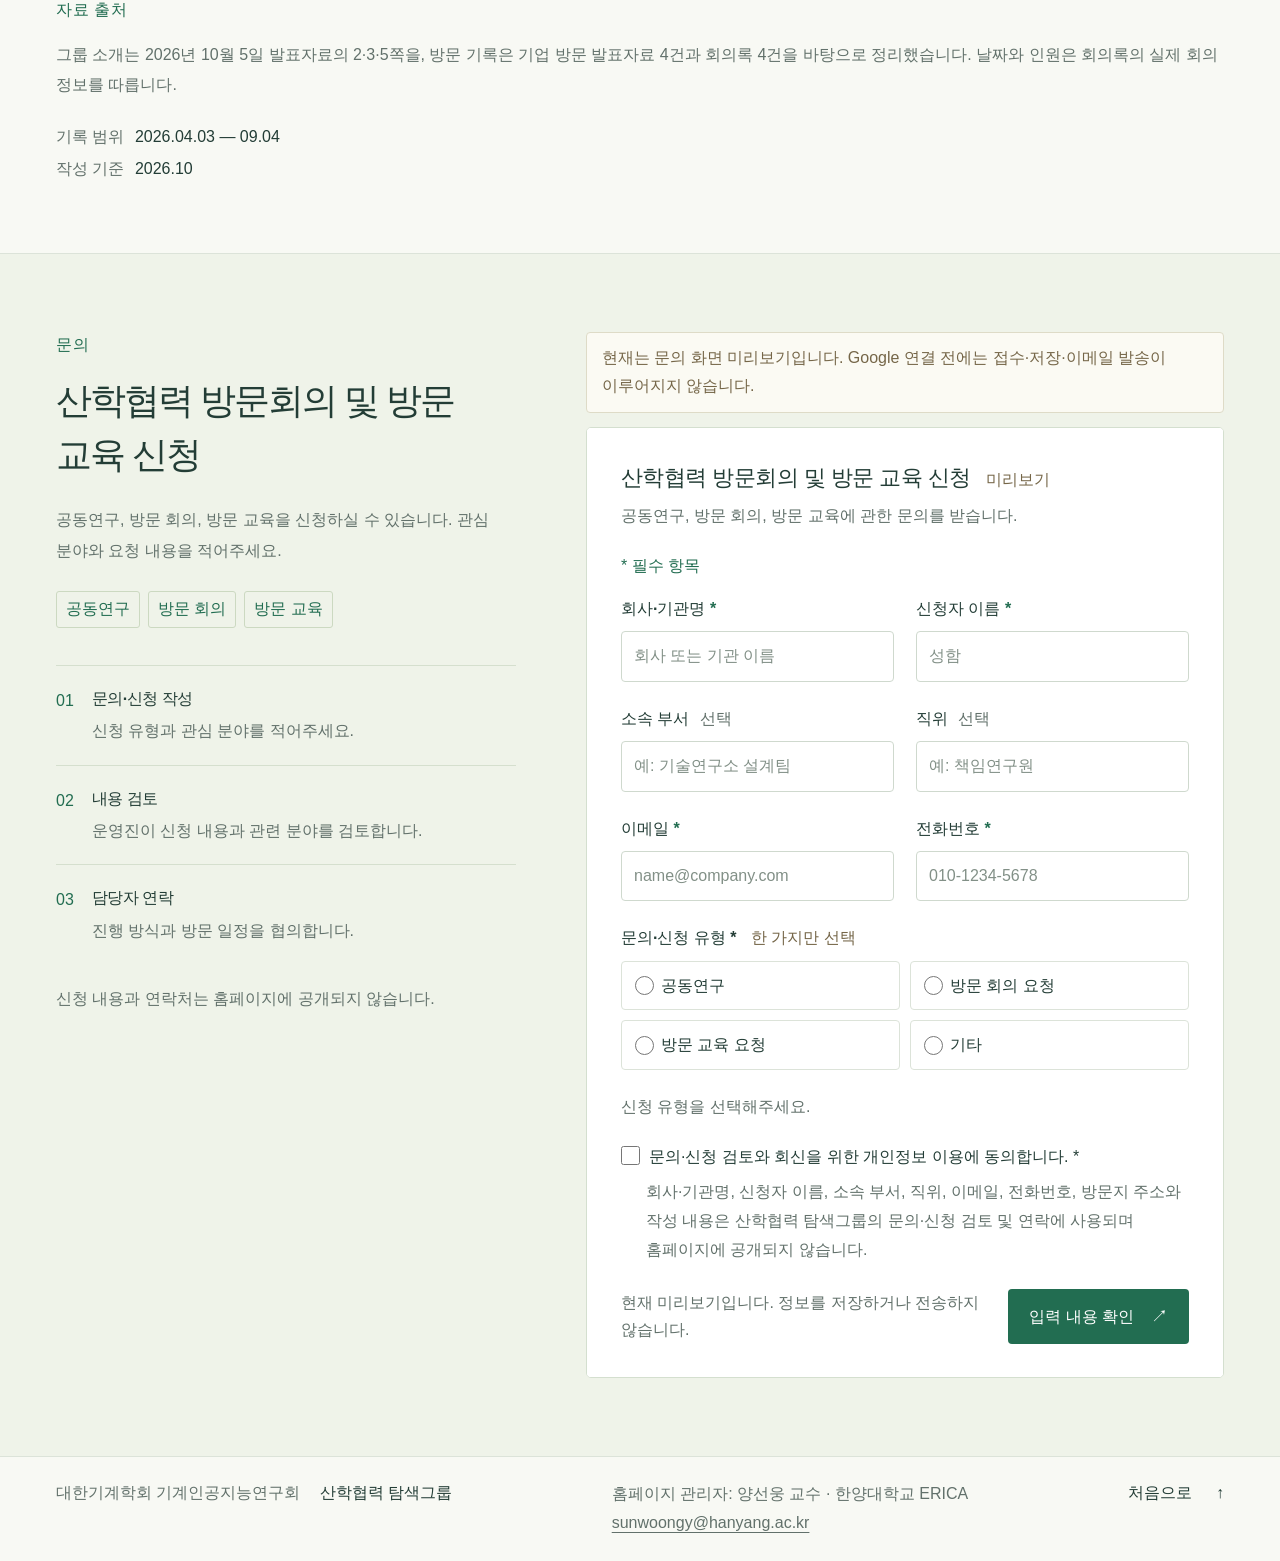
==== commit 9a850e95: "Keep hero title on one responsive line" ====
--- a/index.html
+++ b/index.html
@@ -10,7 +10,7 @@
   <meta property="og:type" content="website">
   <title>산학협력 탐색그룹 · 기계인공지능연구회</title>
   <link rel="icon" href="assets/ksme-logo.gif" type="image/gif">
-  <link rel="stylesheet" href="styles.css?v=20261103-hierarchy">
+  <link rel="stylesheet" href="styles.css?v=20261103-title">
   <script src="app.js?v=20261019-quick-follow" defer></script>
   <script src="contact-config.js" defer></script>
   <script src="contact.js?v=choices-20261011" defer></script>
@@ -30,7 +30,7 @@
     <section class="hero container" aria-labelledby="hero-title">
       <div class="hero-copy">
         <div class="eyebrow"><span class="status-dot"></span> 대한기계학회 기계인공지능연구회</div>
-        <h1 id="hero-title">산학협력<br><em>탐색그룹</em></h1>
+        <h1 id="hero-title">산학협력 <em>탐색그룹</em></h1>
         <p class="hero-description">기업의 현장 문제에서 AI 연구 주제를 찾습니다. 기업 방문과 연구 교류를 통해 공동연구·기술 자문·방문 교육을 논의합니다.</p>
         <div class="hero-actions"><a class="button" href="#journey">방문 기록 보기 <span aria-hidden="true">↓</span></a><a class="button" href="#members">연구회 구성원 보기 <span aria-hidden="true">↓</span></a><a class="button button-contact" href="#contact">산학협력 문의하기 <span aria-hidden="true">↓</span></a></div>
         <p class="hero-period">2026.04 — 2026.09 <span>기업 방문 4회</span></p>
--- a/styles.css
+++ b/styles.css
@@ -2045,4 +2045,7 @@
   .intro-columns > div > h3,.intro-directions > h3,.intro-team > h3{font-size:25px;padding:12px 16px}
   .credits .team{grid-template-columns:repeat(2,minmax(0,1fr));gap:20px 12px}
   .credits .team > span{white-space:normal}
-}+}
+/* Keep the main title on one line within its own column. */
+.hero-copy{min-width:0;container-type:inline-size}
+#hero-title{white-space:nowrap;font-size:clamp(24px,9cqw,60px)}
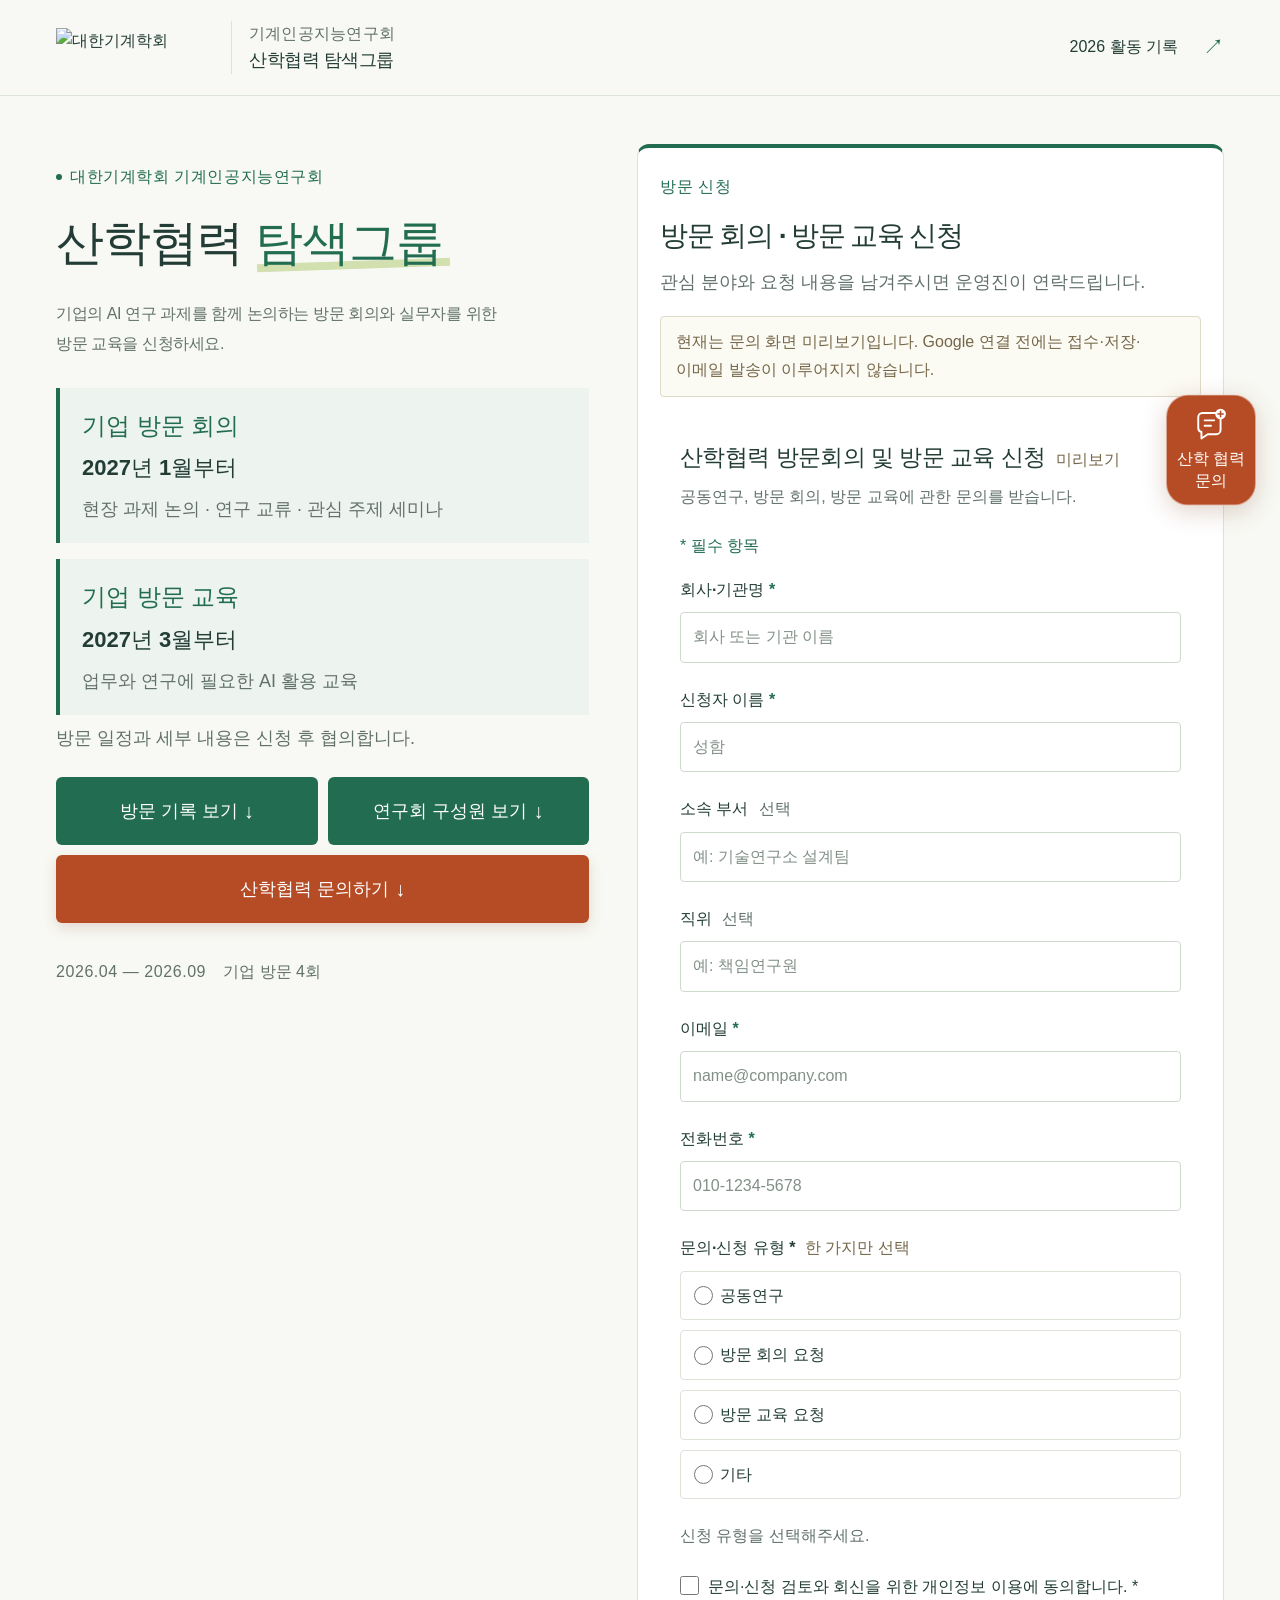
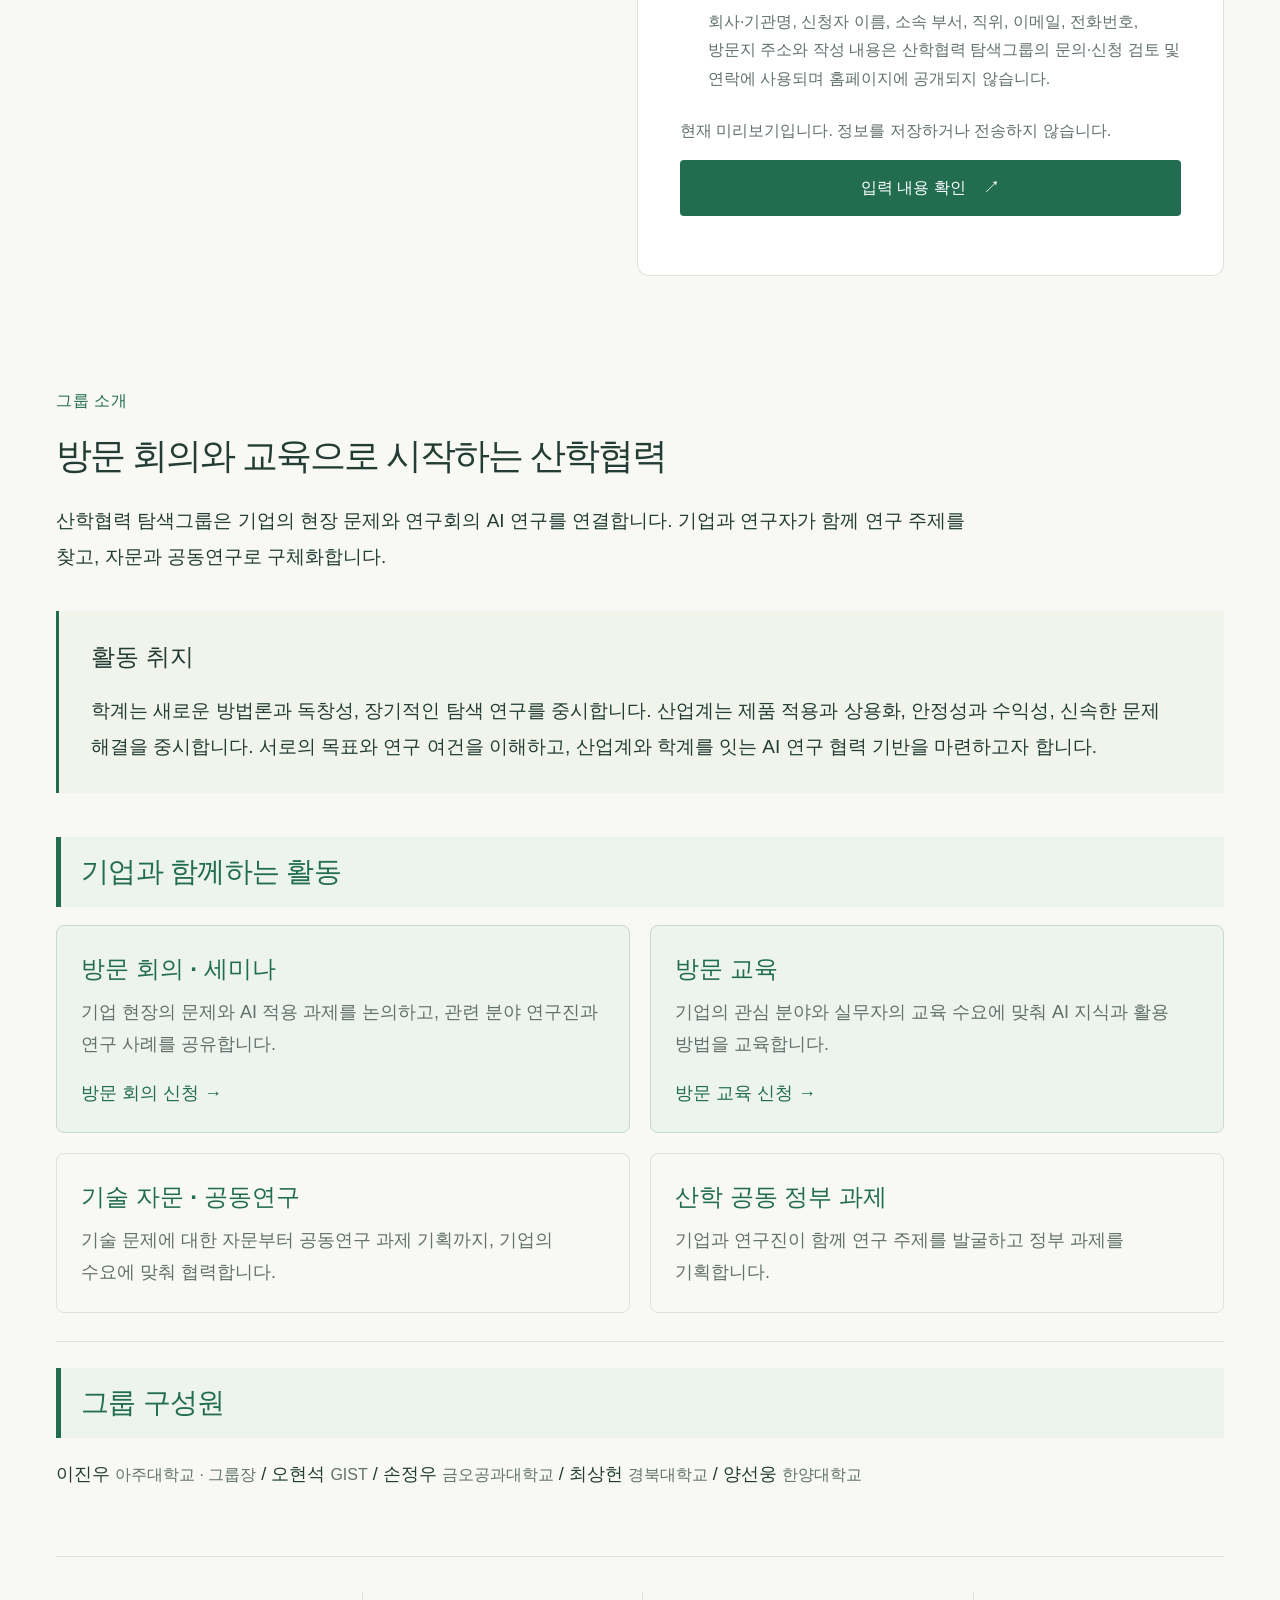
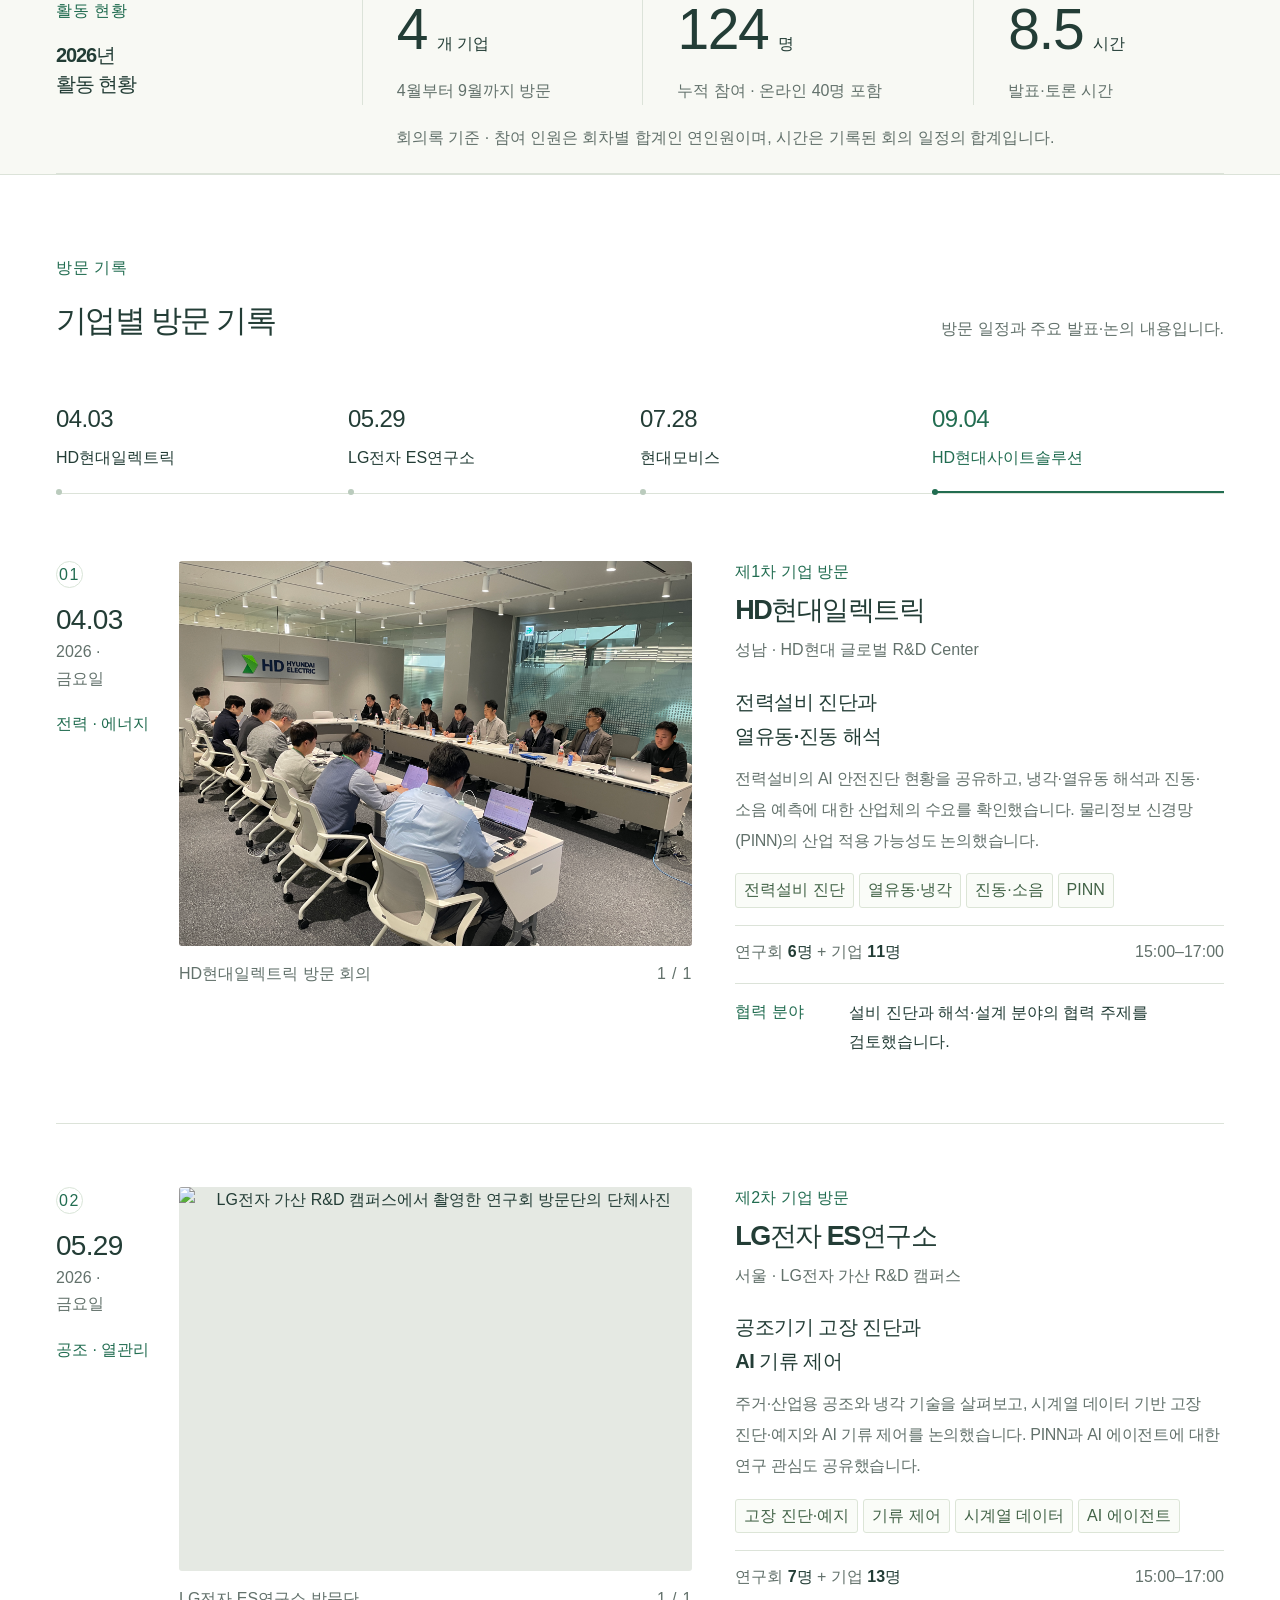
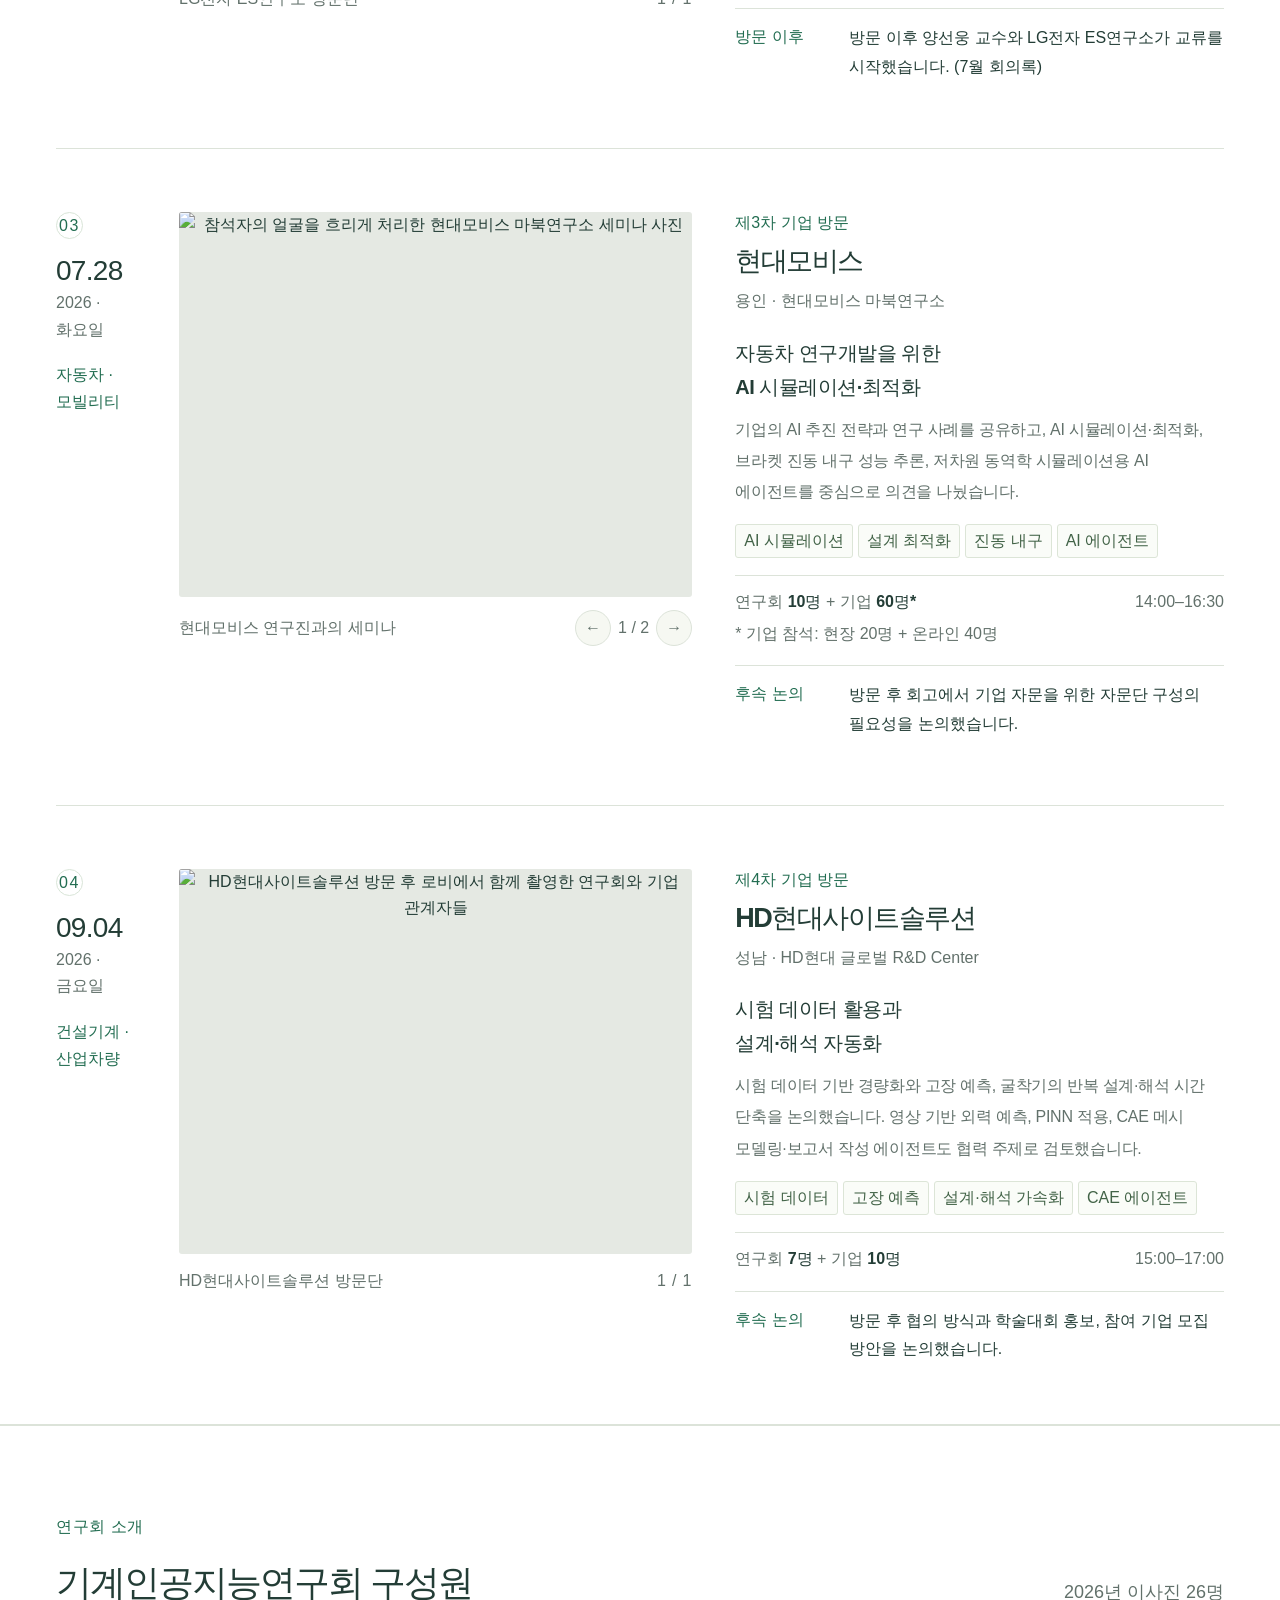
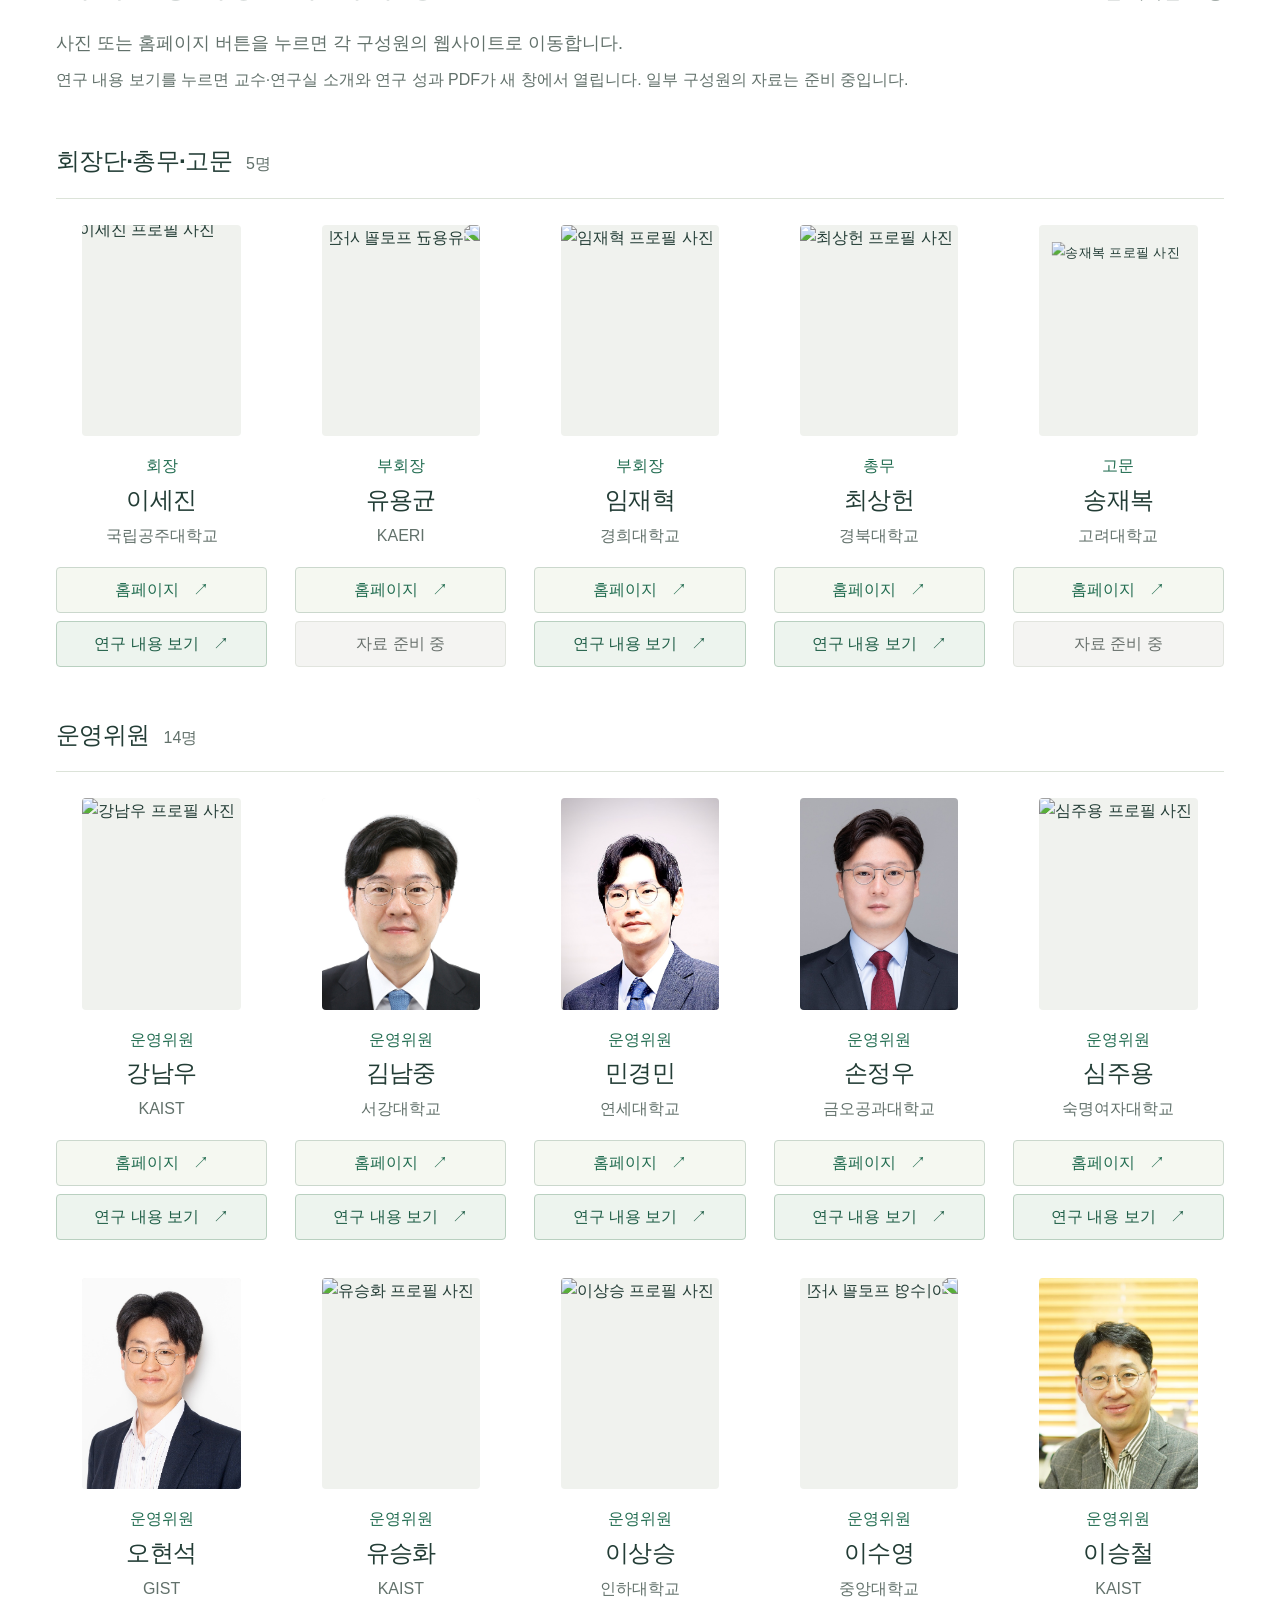
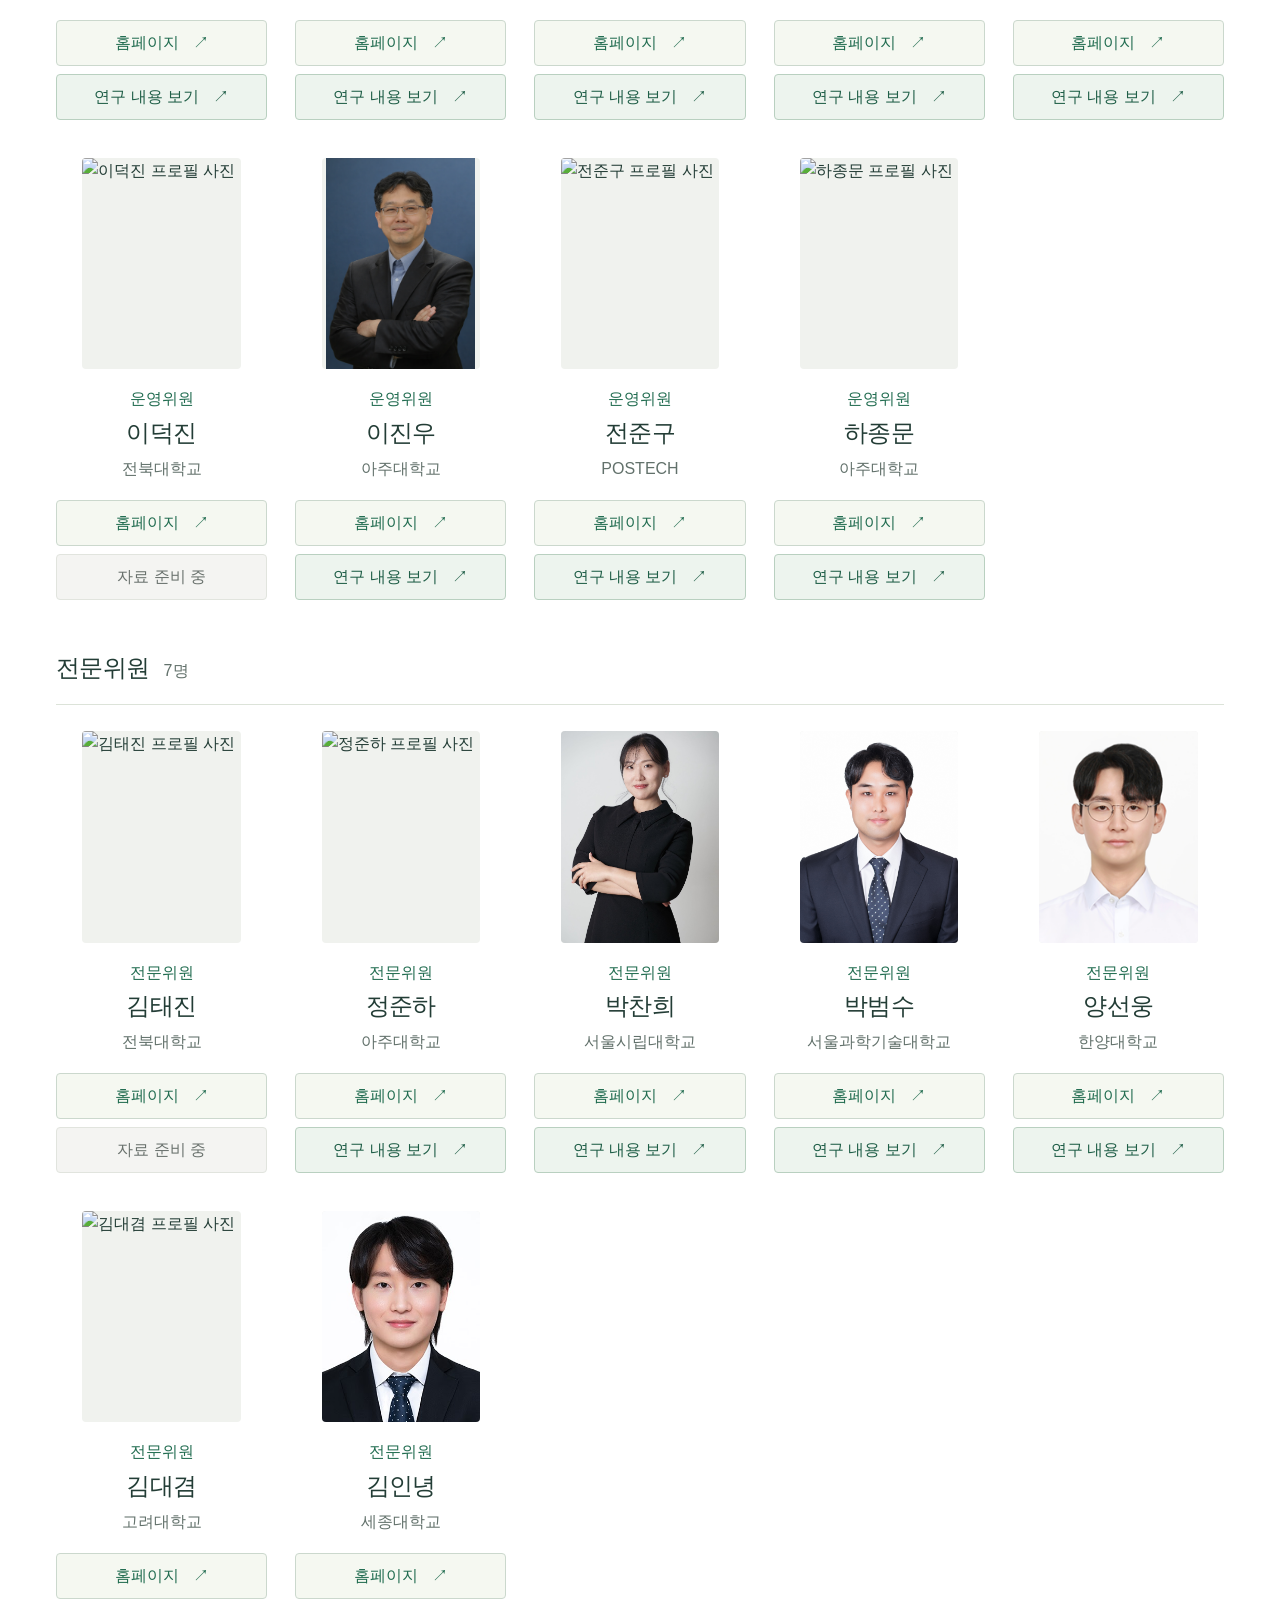
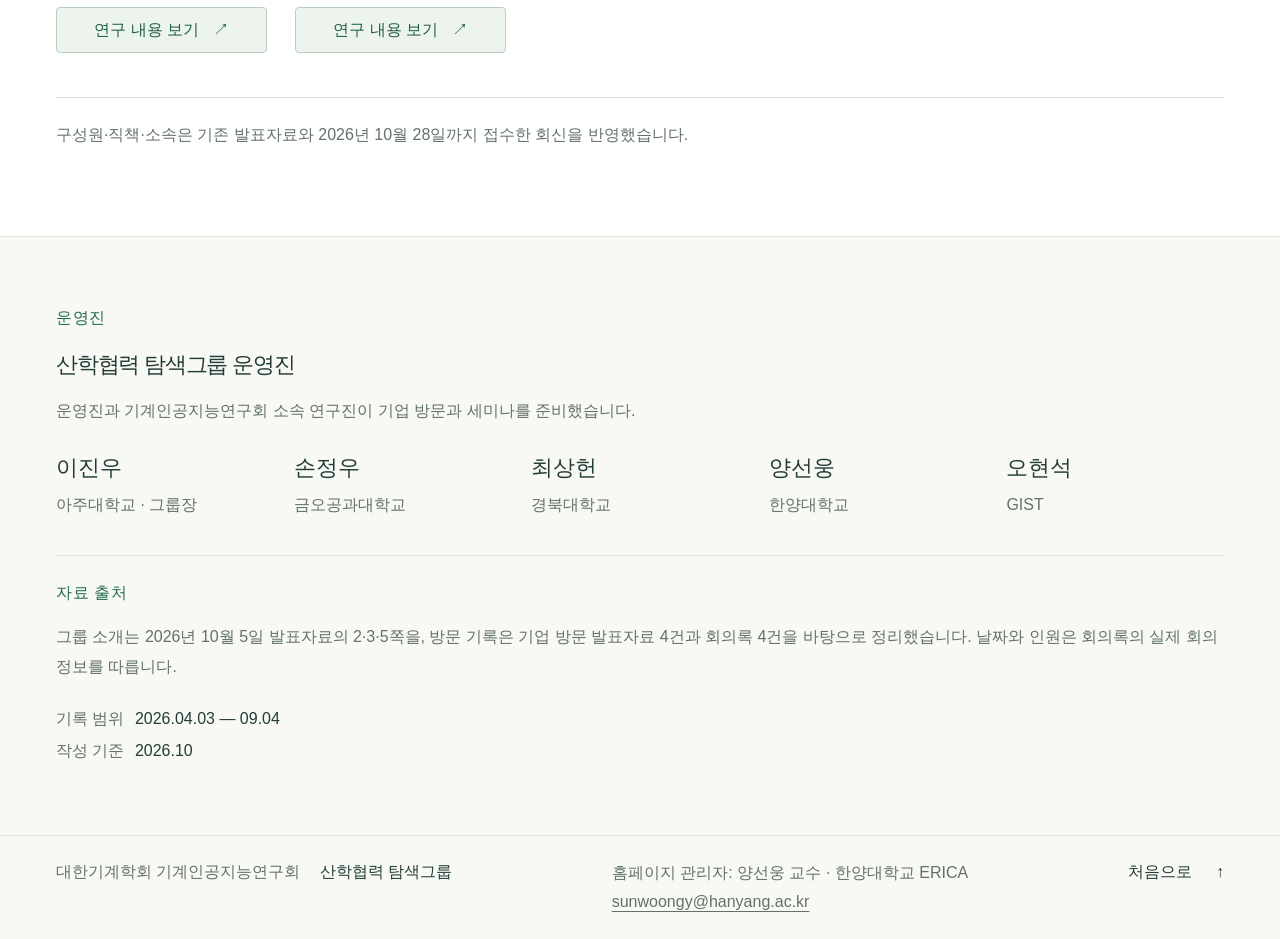
==== commit 750e5390: "Bring visit application form to hero and simplify cooperation overview" ====
--- a/index.html
+++ b/index.html
@@ -4,13 +4,13 @@
   <meta charset="UTF-8">
   <meta name="viewport" content="width=device-width, initial-scale=1">
   <meta name="theme-color" content="#f8f9f4">
-  <meta name="description" content="대한기계학회 기계인공지능연구회 산학협력 탐색그룹. 그룹 목표와 운영 계획, 기업 방문 기록, 공동연구와 방문 교육을 소개합니다.">
+  <meta name="description" content="대한기계학회 기계인공지능연구회 산학협력 탐색그룹. 기업 방문 회의와 방문 교육 신청, 연구진과의 산학협력을 안내합니다.">
   <meta property="og:title" content="산학협력 탐색그룹 | 기계인공지능연구회">
   <meta property="og:description" content="2026년 4월부터 9월까지, 네 번의 기업 방문과 산학 교류의 기록.">
   <meta property="og:type" content="website">
   <title>산학협력 탐색그룹 · 기계인공지능연구회</title>
   <link rel="icon" href="assets/ksme-logo.gif" type="image/gif">
-  <link rel="stylesheet" href="styles.css?v=20261103-title">
+  <link rel="stylesheet" href="styles.css?v=20261103-apply-first">
   <script src="app.js?v=20261019-quick-follow" defer></script>
   <script src="contact-config.js" defer></script>
   <script src="contact.js?v=choices-20261011" defer></script>
@@ -31,44 +31,39 @@
       <div class="hero-copy">
         <div class="eyebrow"><span class="status-dot"></span> 대한기계학회 기계인공지능연구회</div>
         <h1 id="hero-title">산학협력 <em>탐색그룹</em></h1>
-        <p class="hero-description">기업의 현장 문제에서 AI 연구 주제를 찾습니다. 기업 방문과 연구 교류를 통해 공동연구·기술 자문·방문 교육을 논의합니다.</p>
+        <p class="hero-description">기업의 AI 연구 과제를 함께 논의하는 방문 회의와 실무자를 위한 방문 교육을 신청하세요.</p>
+        <div class="visit-starts" aria-label="방문 일정 안내">
+          <div><strong>기업 방문 회의</strong><span>2027년 1월부터</span><p>현장 과제 논의 · 연구 교류 · 관심 주제 세미나</p></div>
+          <div><strong>기업 방문 교육</strong><span>2027년 3월부터</span><p>업무와 연구에 필요한 AI 활용 교육</p></div>
+        </div>
+        <p class="schedule-note">방문 일정과 세부 내용은 신청 후 협의합니다.</p>
         <div class="hero-actions"><a class="button" href="#journey">방문 기록 보기 <span aria-hidden="true">↓</span></a><a class="button" href="#members">연구회 구성원 보기 <span aria-hidden="true">↓</span></a><a class="button button-contact" href="#contact">산학협력 문의하기 <span aria-hidden="true">↓</span></a></div>
         <p class="hero-period">2026.04 — 2026.09 <span>기업 방문 4회</span></p>
       </div>
-      <div class="hero-visual">
-        <div class="photo-tab">HD현대사이트솔루션 방문 <span>2026.09.04</span></div>
-        <figure class="hero-photo">
-          <button class="photo-open" data-image="assets/photos/04-hd-site-group.webp" data-caption="2026.09.04 · HD현대사이트솔루션 방문 · HD현대 글로벌 R&D Center" aria-label="HD현대사이트솔루션 방문 단체사진 크게 보기">
-            <img src="assets/photos/04-hd-site-group.webp" alt="HD현대 글로벌 R&D Center 로비에 모인 연구회와 기업 관계자들" width="1360" height="1020" fetchpriority="high">
-            <span class="photo-expand" aria-hidden="true">↗</span>
-          </button>
-          <figcaption><span>04 / HD현대사이트솔루션</span><span>성남, 글로벌 R&D Center</span></figcaption>
-        </figure>
+      <div class="hero-inquiry" id="contact" aria-labelledby="inquiry-title">
+        <span class="section-kicker">방문 신청</span>
+        <h2 id="inquiry-title">방문 회의 · 방문 교육 신청</h2>
+        <p class="form-intro">관심 분야와 요청 내용을 남겨주시면 운영진이 연락드립니다.</p>
+        <div class="inquiry-form-area">
+          <p class="inquiry-connection" id="inquiry-connection">현재는 문의 화면 미리보기입니다. Google 연결 전에는 접수·저장·이메일 발송이 이루어지지 않습니다.</p>
+          <iframe id="inquiry-frame" src="https://script.google.com/macros/s/AKfycbyqrqDLCNG93MQwHev7d4G5tEPiE0s_Rb_WKDJtI0AP4udPK_IPzrMD_i6Ru1dq3-_l/exec" title="산학협력 방문회의 및 방문 교육 신청 양식" referrerpolicy="no-referrer"></iframe>
+          <div id="inquiry-open" class="inquiry-open" hidden>
+            <p id="inquiry-open-help" hidden>산학협력 문의 또는 방문 신청 내용을 작성해주세요.</p>
+            <a id="inquiry-open-link" href="#contact" target="_blank" rel="noopener noreferrer">문의·신청 양식 새 창에서 열기 <span aria-hidden="true">↗</span></a>
+          </div>
+          <noscript><p>문의 양식을 이용하려면 JavaScript를 활성화해주세요. 현재 문의는 접수되지 않았습니다.</p></noscript>
+        </div>
       </div>
     </section>
 
     <section class="approach container group-intro" id="about" aria-labelledby="approach-title">
-      <div class="intro-heading"><span class="section-kicker">그룹 소개</span><h2 id="approach-title">기업 방문과 AI 연구 교류</h2><p>산학협력 탐색그룹은 기업의 현장 문제와 연구회의 AI 연구를 연결합니다. 기업과 연구자가 함께 연구 주제를 찾고, 자문과 공동연구로 구체화합니다.</p></div>
+      <div class="intro-heading"><span class="section-kicker">그룹 소개</span><h2 id="approach-title">방문 회의와 교육으로 시작하는 산학협력</h2><p>산학협력 탐색그룹은 기업의 현장 문제와 연구회의 AI 연구를 연결합니다. 기업과 연구자가 함께 연구 주제를 찾고, 자문과 공동연구로 구체화합니다.</p></div>
       <div class="intro-purpose"><h3>활동 취지</h3><p>학계는 새로운 방법론과 독창성, 장기적인 탐색 연구를 중시합니다. 산업계는 제품 적용과 상용화, 안정성과 수익성, 신속한 문제 해결을 중시합니다. 서로의 목표와 연구 여건을 이해하고, 산업계와 학계를 잇는 AI 연구 협력 기반을 마련하고자 합니다.</p></div>
-      <div class="intro-columns">
-        <div><h3>그룹 목표</h3><dl class="intro-list">
-          <div><dt>AI 연구 주제 탐색</dt><dd>산업 현장에 적용할 수 있는 AI 연구 주제를 발굴합니다.</dd></div>
-          <div><dt>기업 연구 과제 도출</dt><dd>기업의 수요를 바탕으로 AI 산학 연구 과제를 함께 기획합니다.</dd></div>
-          <div><dt>정부 과제 도출</dt><dd>기업과 교류하며 산학 공동 정부 과제의 가능성을 검토합니다.</dd></div>
-          <div><dt>기업체 방문 교육</dt><dd>기업의 업무와 연구에 필요한 AI 지식과 활용 방법을 전달합니다.</dd></div>
-        </dl></div>
-        <div><h3>그룹 운영 계획</h3><dl class="intro-list">
-          <div><dt>연구회 소개 자료 작성</dt><dd>구성원과 연구 내용, 기업과 협업하고 싶은 주제를 정리합니다.</dd></div>
-          <div><dt>산업체 정기 방문</dt><dd>월별 기업 현장 방문을 계획하고, 연구회 소개와 협력 논의를 진행합니다.</dd></div>
-          <div><dt>기업체와 교수 연결</dt><dd>협업을 희망하는 기업과 해당 분야의 연구회 교수를 연결합니다.</dd></div>
-          <div><dt>기업체 방문 교육 운영</dt><dd>기업의 관심 분야와 교육 수요를 확인해 맞춤형 방문 교육을 준비합니다.</dd></div>
-        </dl></div>
-      </div>
-      <div class="intro-directions"><h3>산학협력 방향</h3><p class="intro-caption">기업의 요청과 연구 주제에 따라 협력 방식과 기간을 협의합니다.</p><dl class="intro-list direction-list">
-        <div><dt>관심 주제 세미나</dt><dd>관련 분야 교수를 초청해 연구 사례를 공유하고 적용 가능성을 논의합니다.</dd></div>
-        <div><dt>단기 자문 과제 <span>3~6개월</span></dt><dd>방문 또는 온라인 자문으로 기업의 기술 문제를 검토합니다.</dd></div>
-        <div><dt>공동연구 과제 <span>1년 이상</span></dt><dd>산업계의 문제를 AI로 해결하는 연구 과제를 추진합니다.</dd></div>
-        <div><dt>산학 공동 정부 과제</dt><dd>학계와 산업계가 함께 참여할 정부 과제를 발굴하고, 5~10년 규모의 과제 기획도 검토합니다.</dd></div>
+      <div class="intro-directions"><h3>기업과 함께하는 활동</h3><dl class="intro-list cooperation-list">
+        <div class="cooperation-primary"><dt>방문 회의 · 세미나</dt><dd>기업 현장의 문제와 AI 적용 과제를 논의하고, 관련 분야 연구진과 연구 사례를 공유합니다.</dd><a href="#contact">방문 회의 신청 →</a></div>
+        <div class="cooperation-primary"><dt>방문 교육</dt><dd>기업의 관심 분야와 실무자의 교육 수요에 맞춰 AI 지식과 활용 방법을 교육합니다.</dd><a href="#contact">방문 교육 신청 →</a></div>
+        <div><dt>기술 자문 · 공동연구</dt><dd>기술 문제에 대한 자문부터 공동연구 과제 기획까지, 기업의 수요에 맞춰 협력합니다.</dd></div>
+        <div><dt>산학 공동 정부 과제</dt><dd>기업과 연구진이 함께 연구 주제를 발굴하고 정부 과제를 기획합니다.</dd></div>
       </dl></div>
       <div class="intro-team"><h3>그룹 구성원</h3><p>이진우 <span>아주대학교 · 그룹장</span> / 오현석 <span>GIST</span> / 손정우 <span>금오공과대학교</span> / 최상헌 <span>경북대학교</span> / 양선웅 <span>한양대학교</span></p></div>
     </section>
@@ -410,27 +405,7 @@
 
 <section class="credits container" aria-label="그룹 소개와 기록 안내"><div><span class="section-kicker">운영진</span><h2>산학협력 탐색그룹 운영진</h2><p>운영진과 기계인공지능연구회 소속 연구진이 기업 방문과 세미나를 준비했습니다.</p><div class="team"><span><b>이진우</b> 아주대학교 · 그룹장</span><span><b>손정우</b> 금오공과대학교</span><span><b>최상헌</b> 경북대학교</span><span><b>양선웅</b> 한양대학교</span><span><b>오현석</b> GIST</span></div></div><div class="record-note"><span class="section-kicker">자료 출처</span><p>그룹 소개는 2026년 10월 5일 발표자료의 2·3·5쪽을, 방문 기록은 기업 방문 발표자료 4건과 회의록 4건을 바탕으로 정리했습니다. 날짜와 인원은 회의록의 실제 회의 정보를 따릅니다.</p><p>기록 범위 <strong>2026.04.03 — 09.04</strong><br>작성 기준 <strong>2026.10</strong></p></div></section>
 
-    <section class="inquiry-section" id="contact" aria-labelledby="inquiry-title">
-      <div class="container inquiry-layout">
-        <div class="inquiry-intro">
-          <span class="section-kicker">문의</span>
-          <h2 id="inquiry-title">산학협력 방문회의 및 방문 교육 신청</h2>
-          <p>공동연구, 방문 회의, 방문 교육을 신청하실 수 있습니다. 관심 분야와 요청 내용을 적어주세요.</p>
-          <div class="inquiry-topics"><span>공동연구</span><span>방문 회의</span><span>방문 교육</span></div>
-          <ol class="inquiry-steps"><li><span>01</span><div><strong>문의·신청 작성</strong><p>신청 유형과 관심 분야를 적어주세요.</p></div></li><li><span>02</span><div><strong>내용 검토</strong><p>운영진이 신청 내용과 관련 분야를 검토합니다.</p></div></li><li><span>03</span><div><strong>담당자 연락</strong><p>진행 방식과 방문 일정을 협의합니다.</p></div></li></ol>
-          <p class="inquiry-note">신청 내용과 연락처는 홈페이지에 공개되지 않습니다.</p>
-        </div>
-        <div class="inquiry-form-area">
-          <p class="inquiry-connection" id="inquiry-connection">현재는 문의 화면 미리보기입니다. Google 연결 전에는 접수·저장·이메일 발송이 이루어지지 않습니다.</p>
-          <iframe id="inquiry-frame" src="https://script.google.com/macros/s/AKfycbyqrqDLCNG93MQwHev7d4G5tEPiE0s_Rb_WKDJtI0AP4udPK_IPzrMD_i6Ru1dq3-_l/exec" title="산학협력 방문회의 및 방문 교육 신청 양식" referrerpolicy="no-referrer"></iframe>
-          <div id="inquiry-open" class="inquiry-open" hidden>
-            <p id="inquiry-open-help" hidden>산학협력 문의 또는 방문 신청 내용을 작성해주세요.</p>
-            <a id="inquiry-open-link" href="#contact" target="_blank" rel="noopener noreferrer">문의·신청 양식 새 창에서 열기 <span aria-hidden="true">↗</span></a>
-          </div>
-          <noscript><p>문의 양식을 이용하려면 JavaScript를 활성화해주세요. 현재 문의는 접수되지 않았습니다.</p></noscript>
-        </div>
-      </div>
-    </section>
+
 
   </main>
   <footer class="site-footer"><div class="container"><p>대한기계학회 기계인공지능연구회 <span>산학협력 탐색그룹</span></p><p class="site-manager">홈페이지 관리자: 양선웅 교수 · 한양대학교 ERICA<br><a href="mailto:sunwoongy@hanyang.ac.kr">sunwoongy@hanyang.ac.kr</a></p><a href="#top">처음으로 <span aria-hidden="true">↑</span></a></div></footer>
--- a/styles.css
+++ b/styles.css
@@ -2049,3 +2049,25 @@
 /* Keep the main title on one line within its own column. */
 .hero-copy{min-width:0;container-type:inline-size}
 #hero-title{white-space:nowrap;font-size:clamp(24px,9cqw,60px)}
+
+/* Application-first hero and concise cooperation overview. */
+.hero{grid-template-columns:minmax(0,1fr) minmax(0,1.1fr);align-items:start;gap:48px;padding-block:48px}
+.hero-copy{padding-top:20px}
+.hero-inquiry{min-width:0;background:#fff;border:1px solid var(--line);border-top:4px solid var(--green);border-radius:12px;padding:26px 22px;scroll-margin-top:110px}
+.hero-inquiry h2{font-size:28px;line-height:1.45;margin:10px 0}
+.form-intro{font-size:18px;line-height:1.7;color:var(--muted);margin-bottom:18px}
+.hero-inquiry #inquiry-frame{width:100%;border:0;min-height:680px;background:white}
+.visit-starts{display:grid;gap:16px;margin-top:28px}
+.visit-starts>div{padding:18px 22px;background:#edf3ee;border-left:4px solid var(--green)}
+.visit-starts strong{display:block;font-size:24px;color:var(--green)}
+.visit-starts span{display:block;font-size:22px;font-weight:700;margin-top:5px}
+.visit-starts p,.schedule-note{font-size:18px;line-height:1.7;color:var(--muted);margin-top:8px}
+.hero-actions{margin-top:24px;grid-template-columns:1fr 1fr;max-width:none}
+.hero-actions .button-contact{grid-column:1/-1}
+.cooperation-list{display:grid;grid-template-columns:1fr 1fr;gap:20px}
+.cooperation-list>div{padding:24px;border:1px solid var(--line);border-radius:8px}
+.cooperation-list .cooperation-primary{background:#edf3ee;border-color:#c8d9cf}
+.cooperation-list dt{font-size:24px;color:var(--green)}
+.cooperation-list a{display:inline-block;margin-top:18px;color:var(--green);font-size:18px;font-weight:700;text-underline-offset:5px}
+@media(max-width:1000px){.hero{grid-template-columns:1fr;gap:28px}.hero-copy{max-width:none}.hero-inquiry{scroll-margin-top:110px}}
+@media(max-width:580px){.hero{padding-block:28px}.hero-inquiry{padding:22px 12px}.hero-inquiry h2{font-size:25px}.cooperation-list{grid-template-columns:1fr}.hero-actions{grid-template-columns:1fr}.hero-actions .button-contact{grid-column:auto}.visit-starts strong{font-size:22px}}
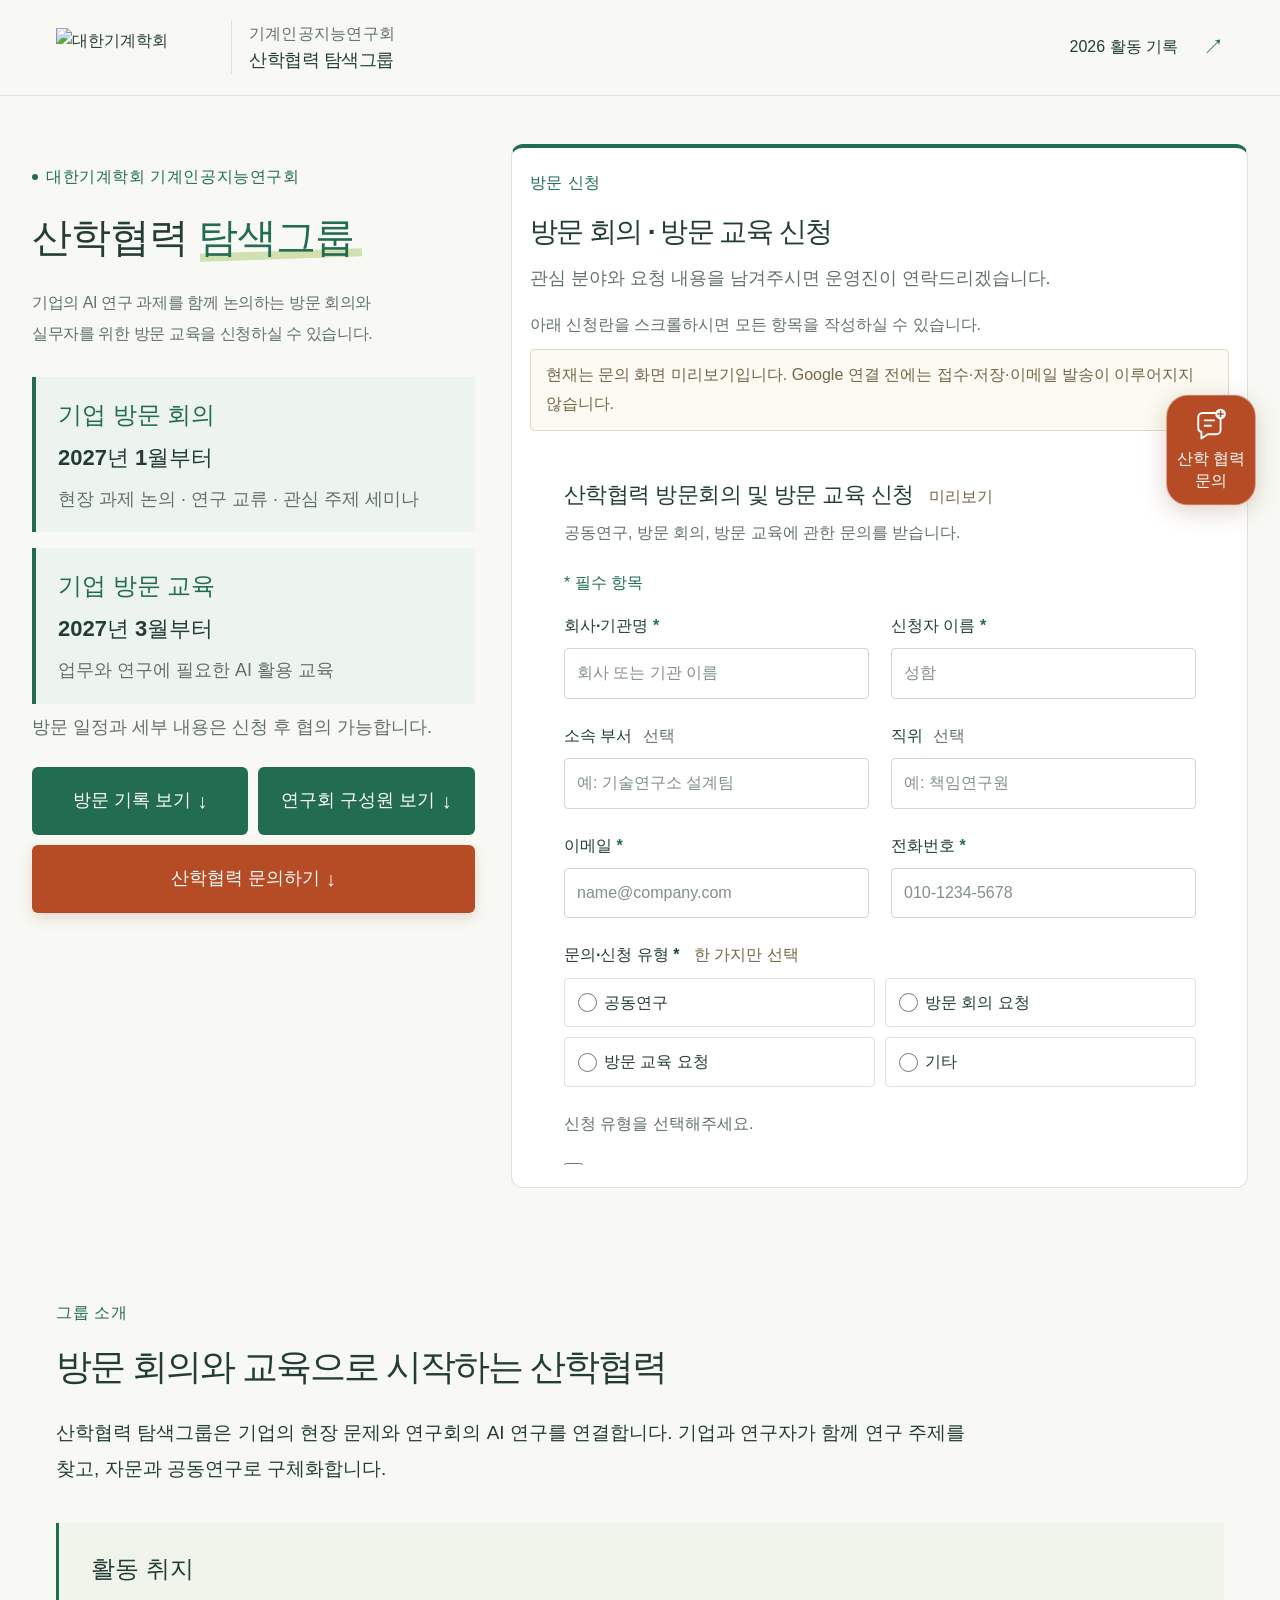
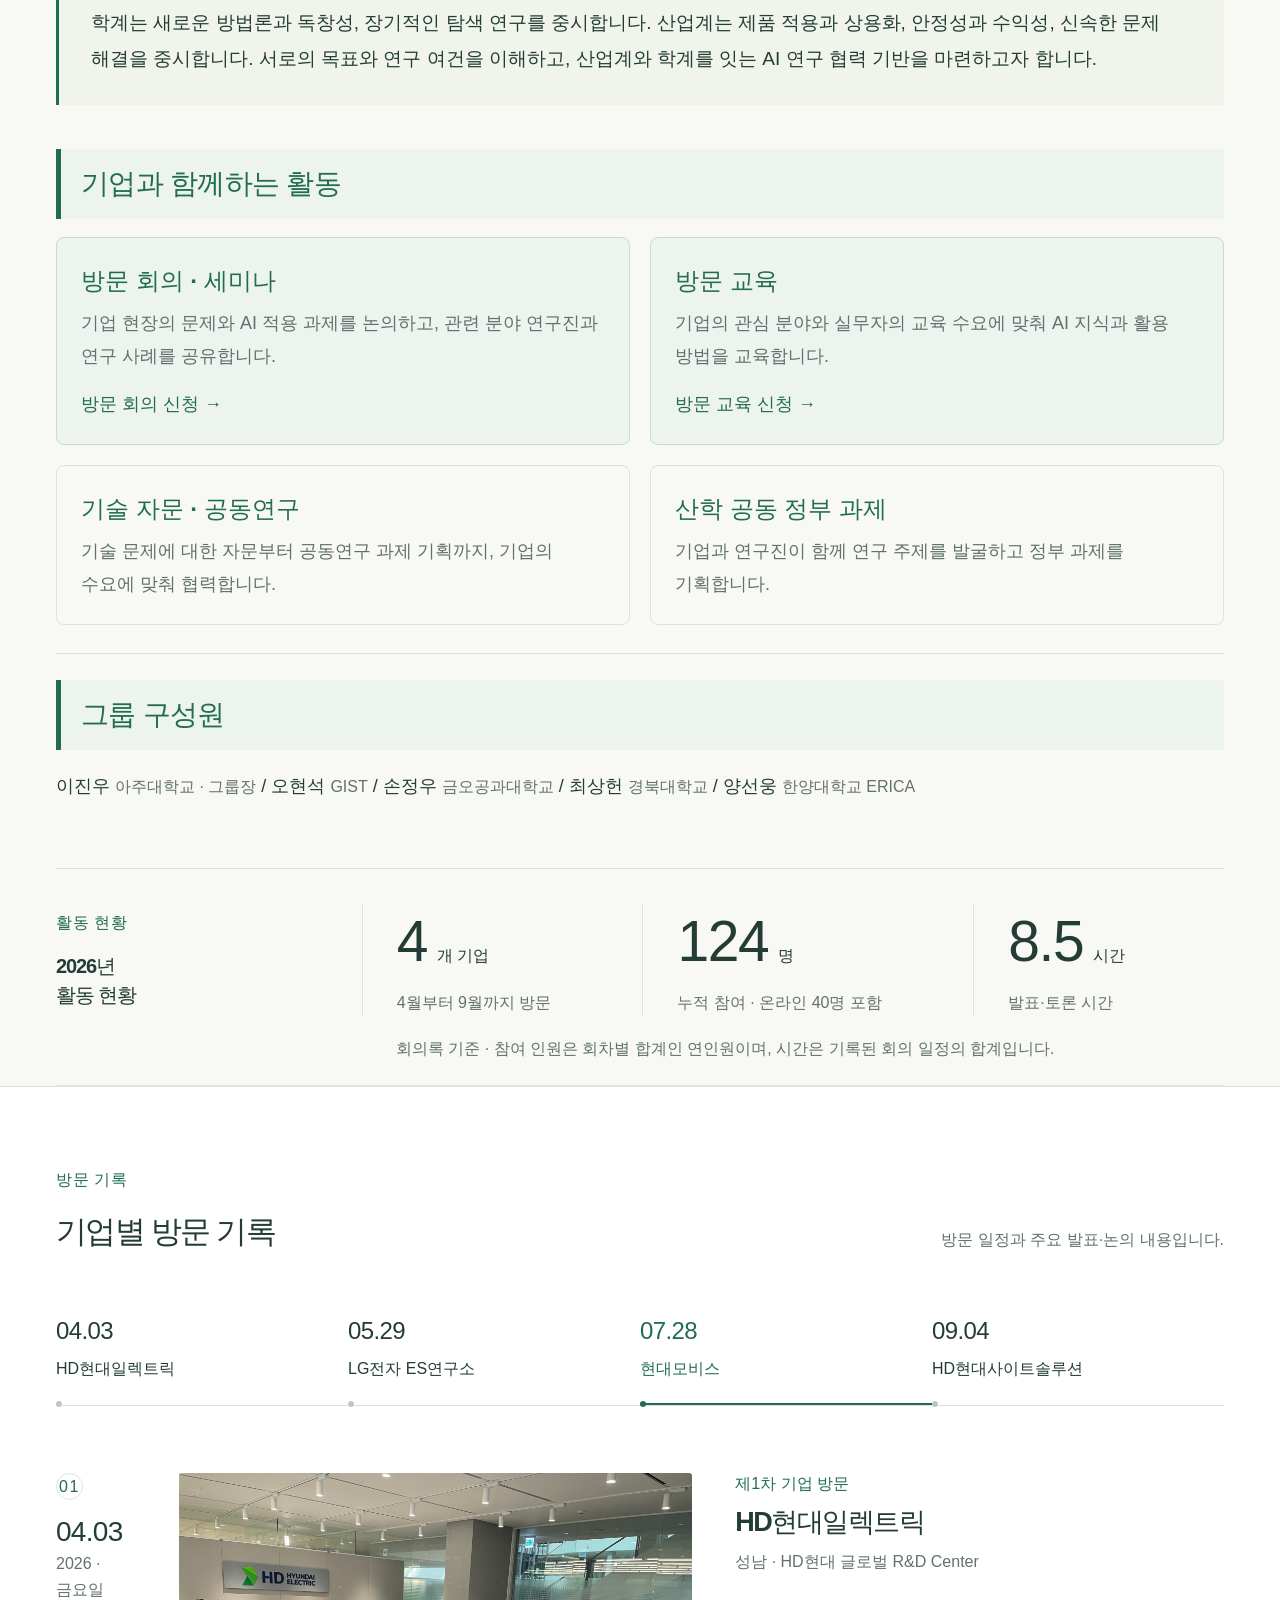
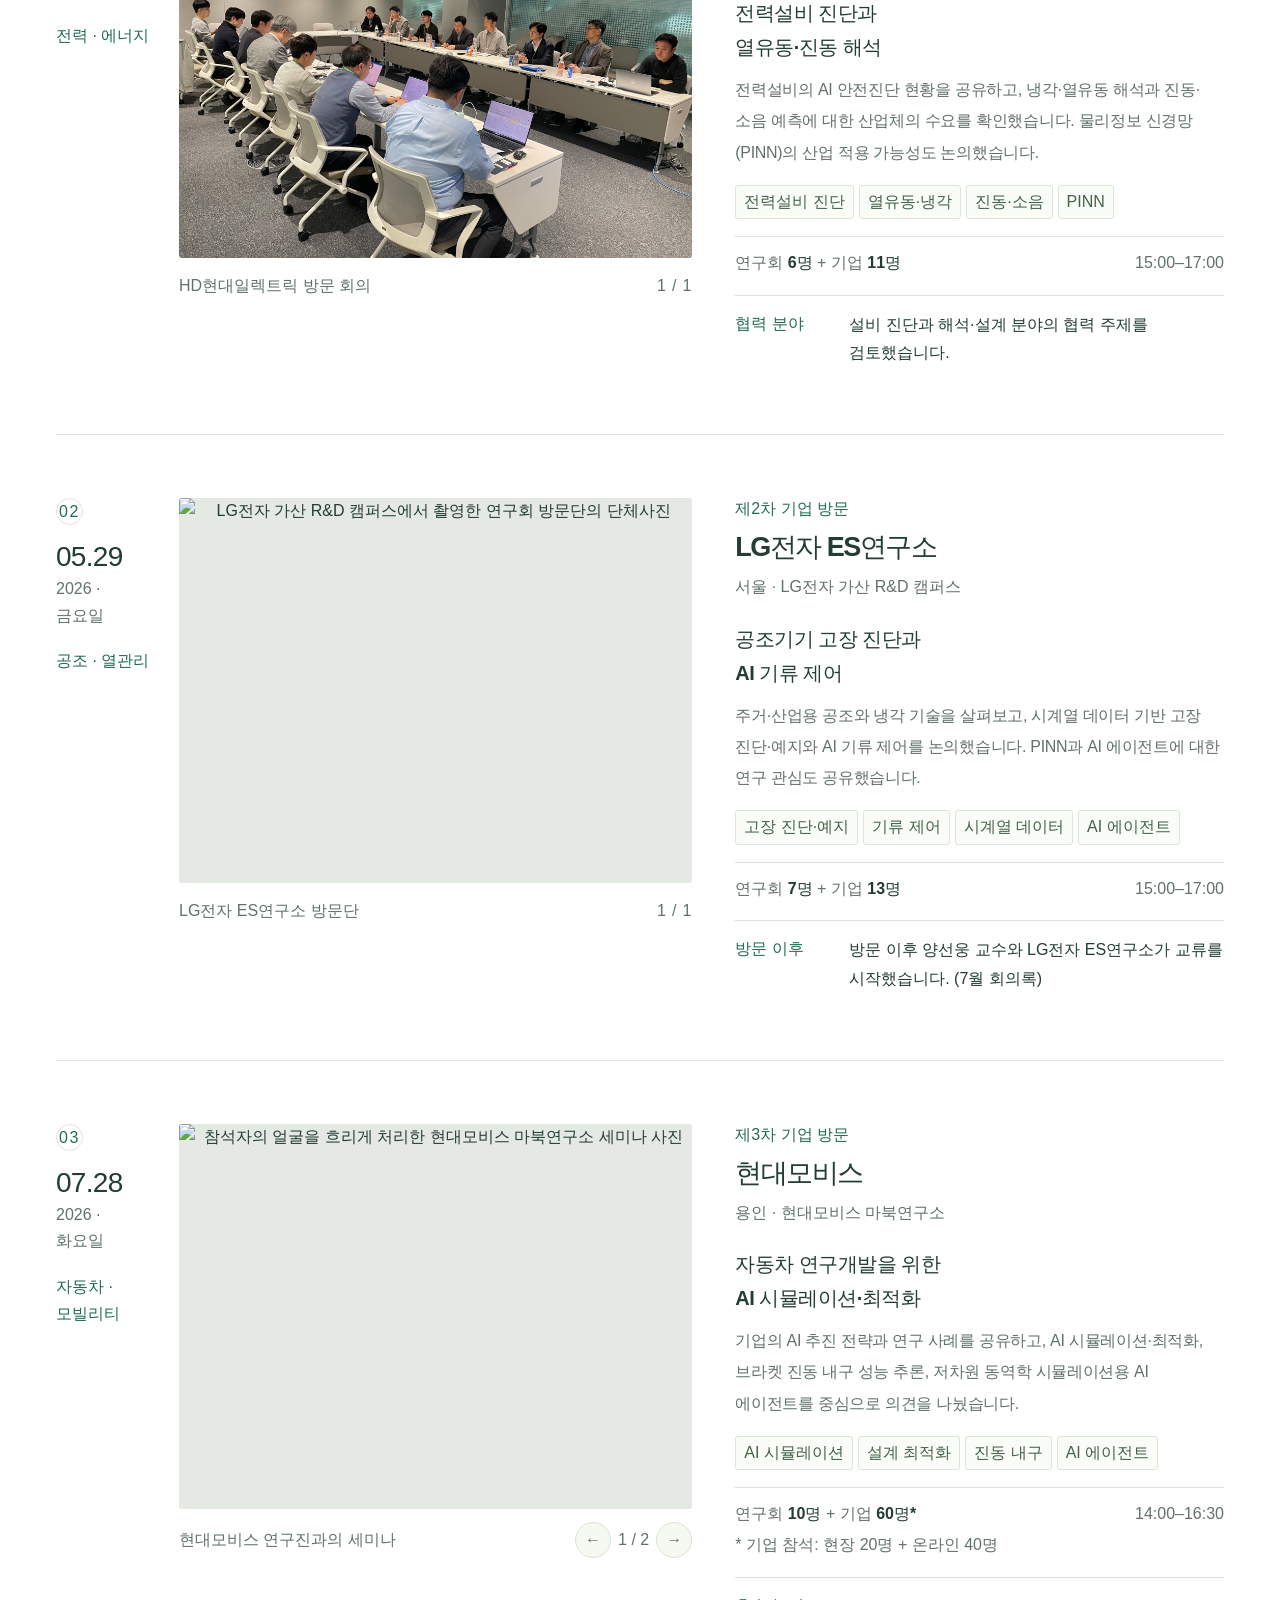
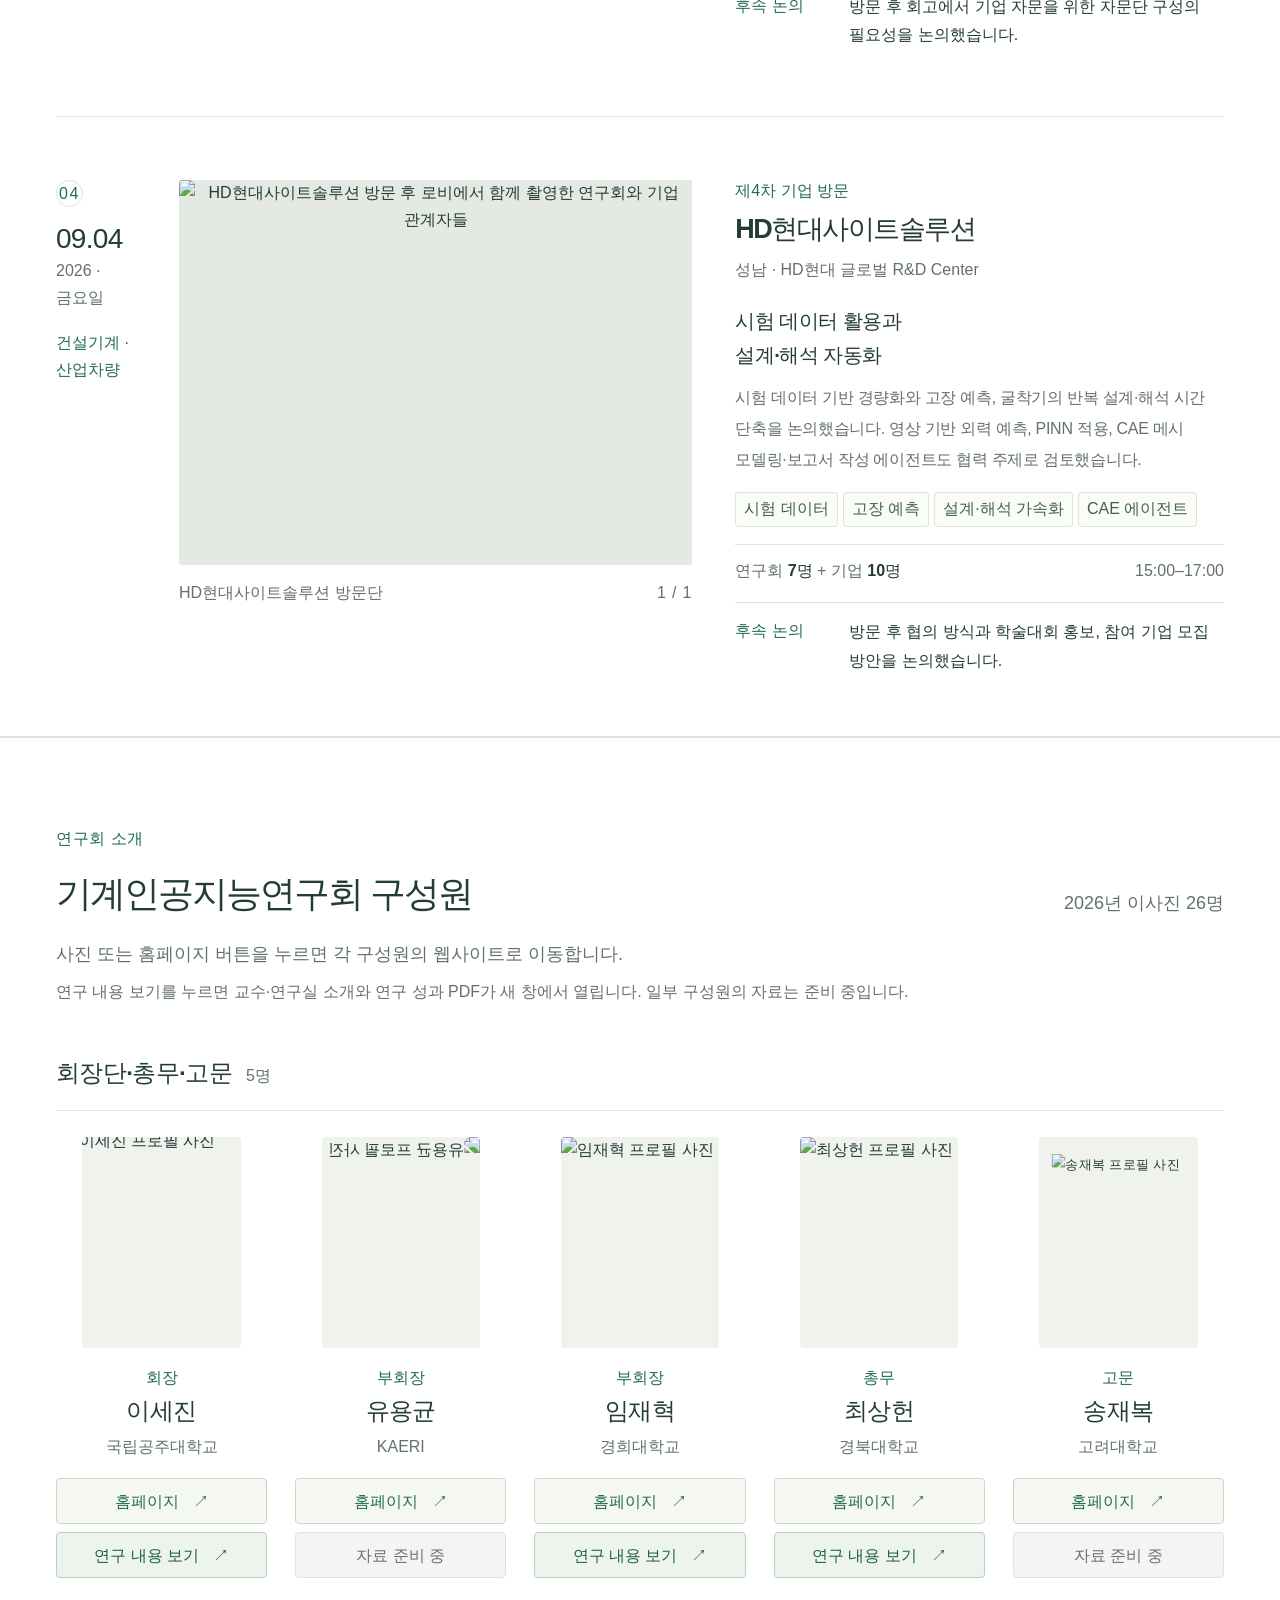
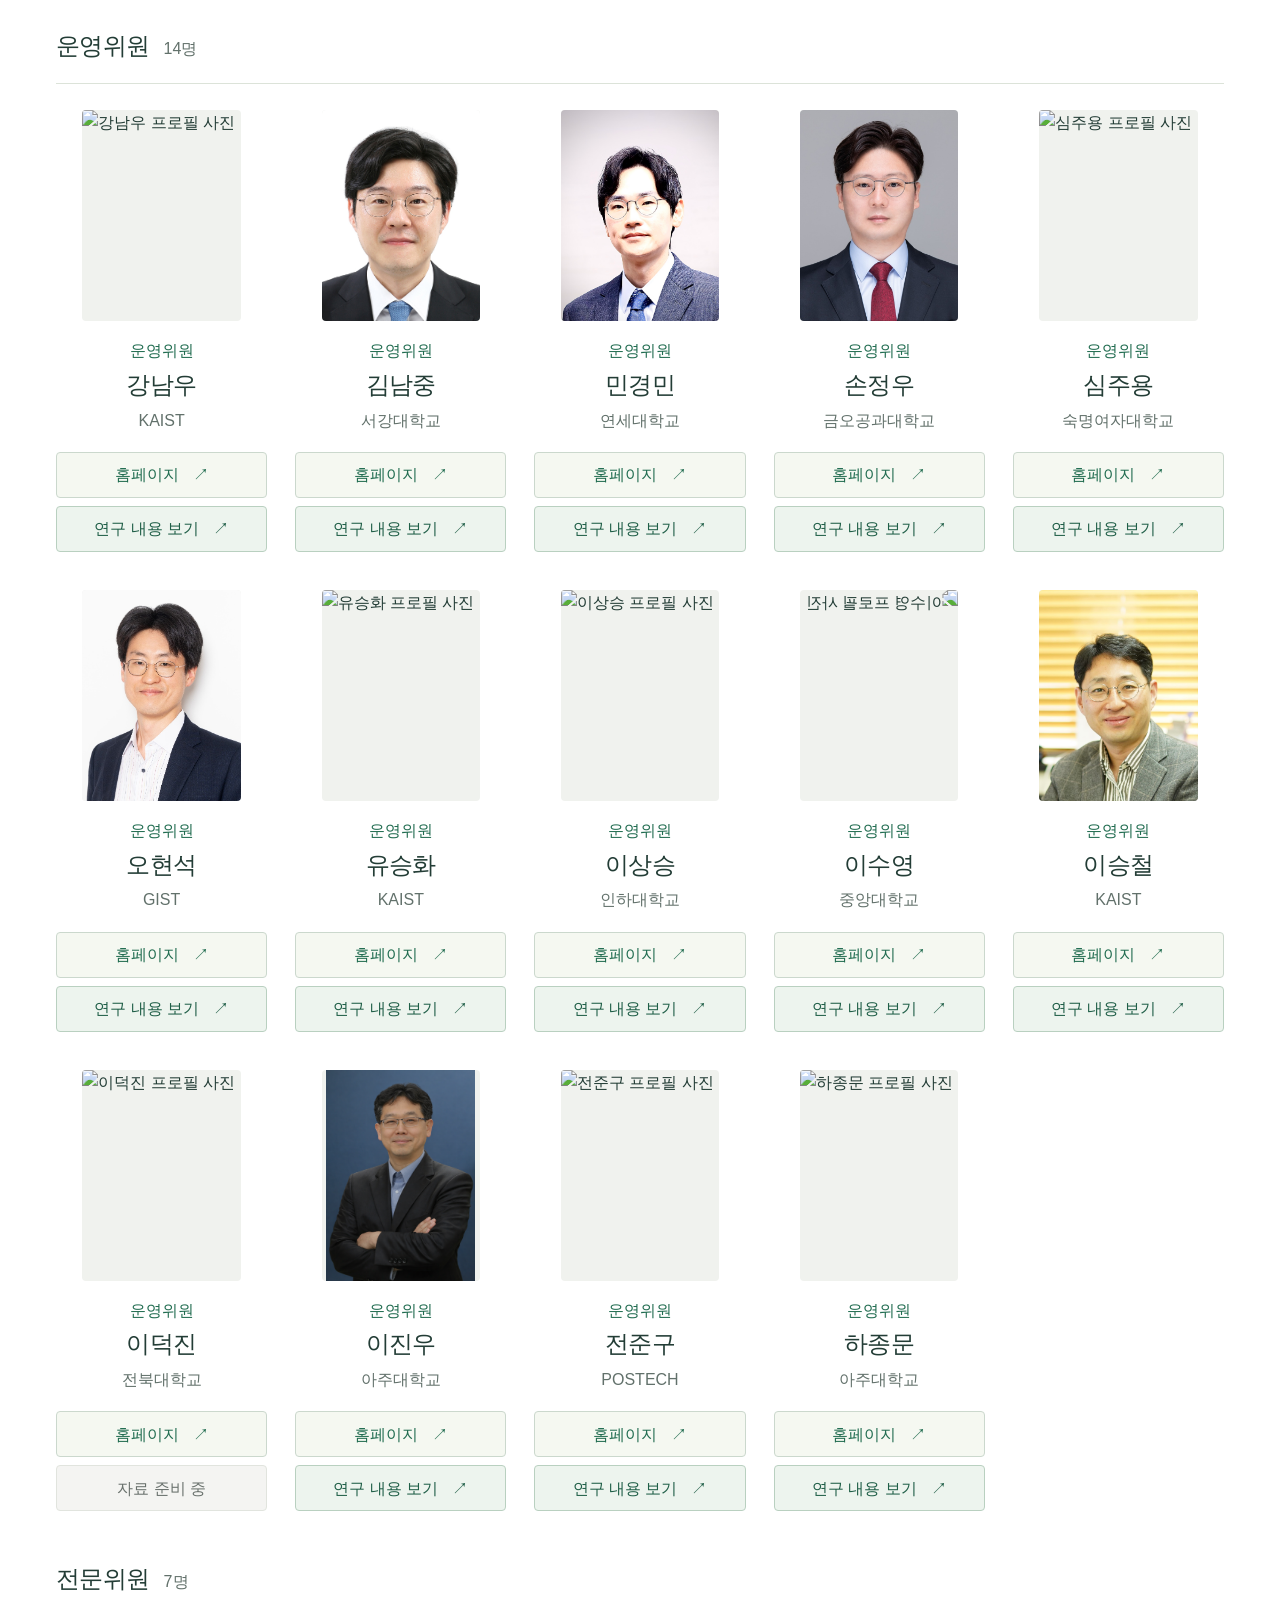
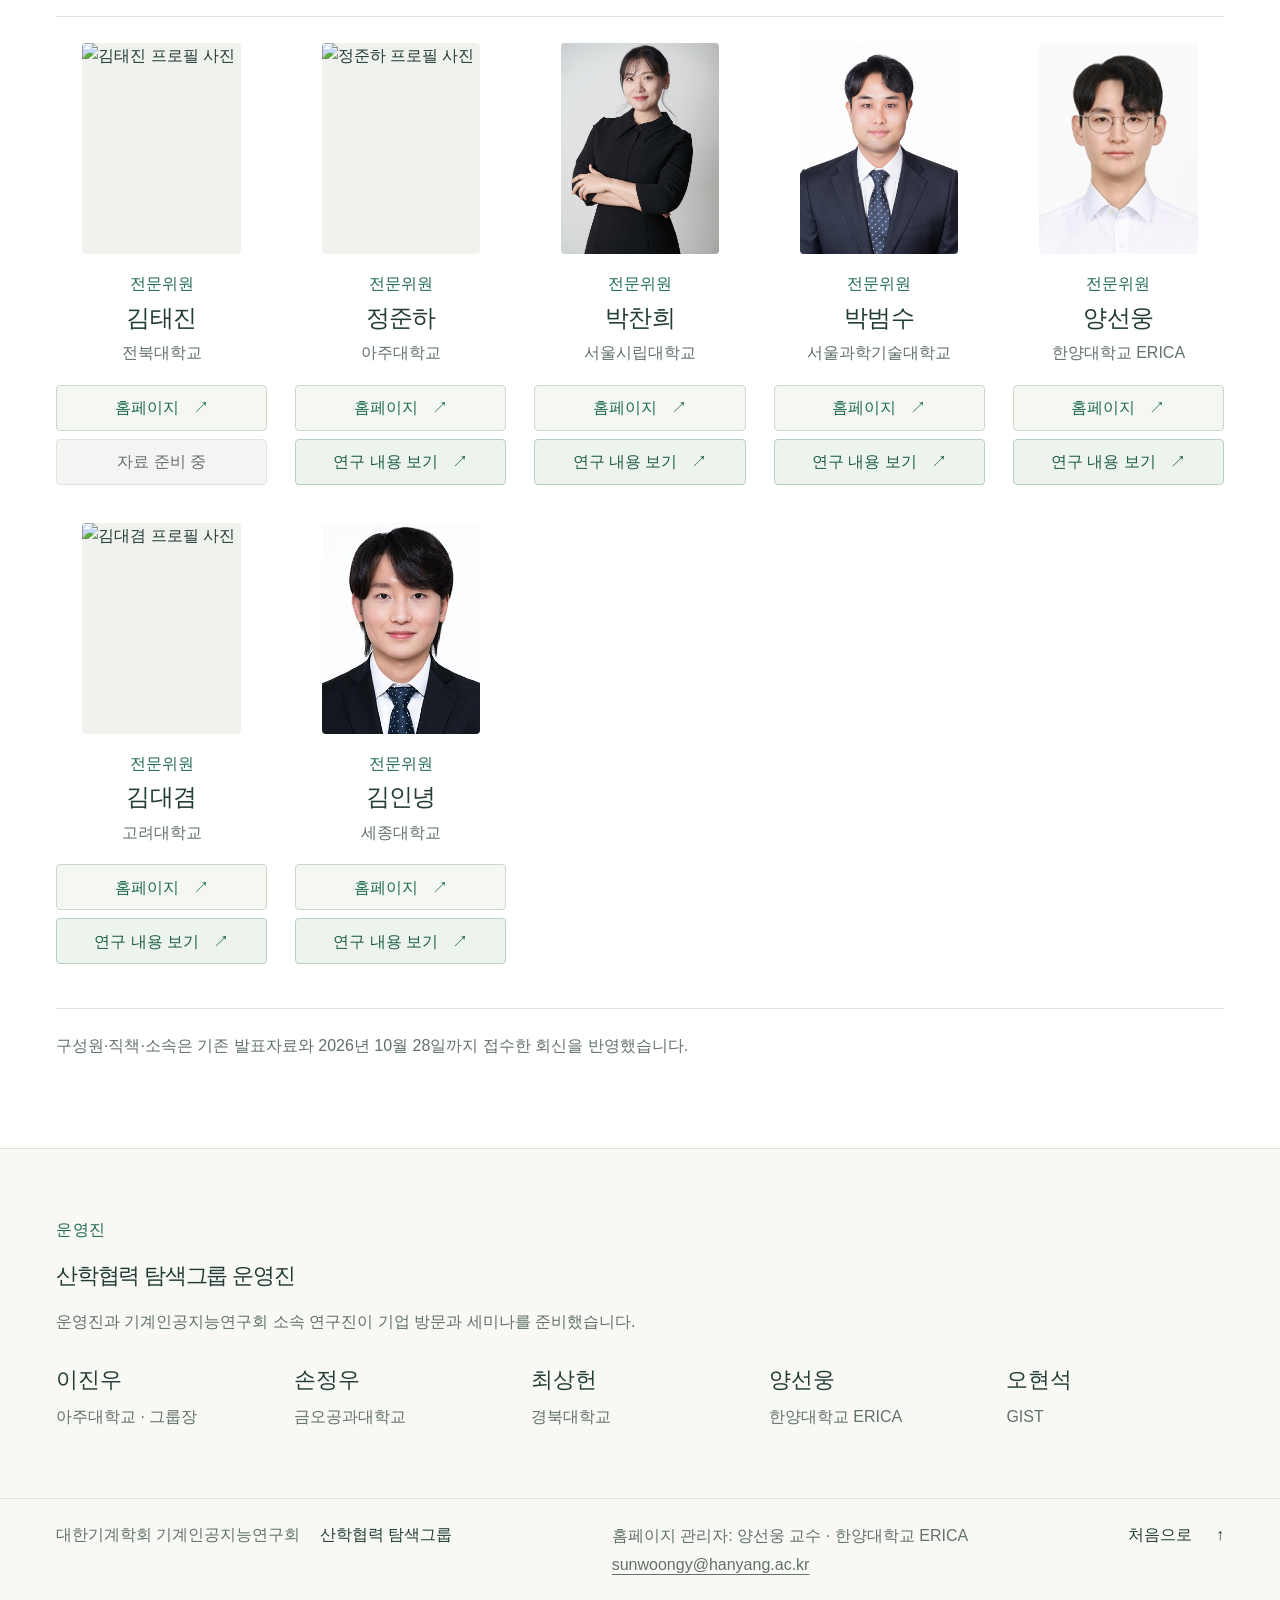
==== commit 6392a325: "Soften application copy and compact the first-screen form" ====
--- a/index.html
+++ b/index.html
@@ -10,10 +10,10 @@
   <meta property="og:type" content="website">
   <title>산학협력 탐색그룹 · 기계인공지능연구회</title>
   <link rel="icon" href="assets/ksme-logo.gif" type="image/gif">
-  <link rel="stylesheet" href="styles.css?v=20261103-apply-first">
+  <link rel="stylesheet" href="styles.css?v=20261106-friendly">
   <script src="app.js?v=20261019-quick-follow" defer></script>
   <script src="contact-config.js" defer></script>
-  <script src="contact.js?v=choices-20261011" defer></script>
+  <script src="contact.js?v=compact-20261106" defer></script>
 </head>
 <body id="top">
   <a class="skip-link" href="#main">본문으로 이동</a>
@@ -31,19 +31,19 @@
       <div class="hero-copy">
         <div class="eyebrow"><span class="status-dot"></span> 대한기계학회 기계인공지능연구회</div>
         <h1 id="hero-title">산학협력 <em>탐색그룹</em></h1>
-        <p class="hero-description">기업의 AI 연구 과제를 함께 논의하는 방문 회의와 실무자를 위한 방문 교육을 신청하세요.</p>
+        <p class="hero-description">기업의 AI 연구 과제를 함께 논의하는 <span class="keep-phrase">방문 회의</span>와<br>실무자를 위한 <span class="keep-phrase">방문 교육</span>을 신청하실 수 있습니다.</p>
         <div class="visit-starts" aria-label="방문 일정 안내">
           <div><strong>기업 방문 회의</strong><span>2027년 1월부터</span><p>현장 과제 논의 · 연구 교류 · 관심 주제 세미나</p></div>
           <div><strong>기업 방문 교육</strong><span>2027년 3월부터</span><p>업무와 연구에 필요한 AI 활용 교육</p></div>
         </div>
-        <p class="schedule-note">방문 일정과 세부 내용은 신청 후 협의합니다.</p>
+        <p class="schedule-note">방문 일정과 세부 내용은 신청 후 협의 가능합니다.</p>
         <div class="hero-actions"><a class="button" href="#journey">방문 기록 보기 <span aria-hidden="true">↓</span></a><a class="button" href="#members">연구회 구성원 보기 <span aria-hidden="true">↓</span></a><a class="button button-contact" href="#contact">산학협력 문의하기 <span aria-hidden="true">↓</span></a></div>
-        <p class="hero-period">2026.04 — 2026.09 <span>기업 방문 4회</span></p>
       </div>
       <div class="hero-inquiry" id="contact" aria-labelledby="inquiry-title">
         <span class="section-kicker">방문 신청</span>
         <h2 id="inquiry-title">방문 회의 · 방문 교육 신청</h2>
-        <p class="form-intro">관심 분야와 요청 내용을 남겨주시면 운영진이 연락드립니다.</p>
+        <p class="form-intro">관심 분야와 요청 내용을 남겨주시면 운영진이 연락드리겠습니다.</p>
+        <p class="form-scroll-hint">아래 신청란을 스크롤하시면 모든 항목을 작성하실 수 있습니다.</p>
         <div class="inquiry-form-area">
           <p class="inquiry-connection" id="inquiry-connection">현재는 문의 화면 미리보기입니다. Google 연결 전에는 접수·저장·이메일 발송이 이루어지지 않습니다.</p>
           <iframe id="inquiry-frame" src="https://script.google.com/macros/s/AKfycbyqrqDLCNG93MQwHev7d4G5tEPiE0s_Rb_WKDJtI0AP4udPK_IPzrMD_i6Ru1dq3-_l/exec" title="산학협력 방문회의 및 방문 교육 신청 양식" referrerpolicy="no-referrer"></iframe>
@@ -65,7 +65,7 @@
         <div><dt>기술 자문 · 공동연구</dt><dd>기술 문제에 대한 자문부터 공동연구 과제 기획까지, 기업의 수요에 맞춰 협력합니다.</dd></div>
         <div><dt>산학 공동 정부 과제</dt><dd>기업과 연구진이 함께 연구 주제를 발굴하고 정부 과제를 기획합니다.</dd></div>
       </dl></div>
-      <div class="intro-team"><h3>그룹 구성원</h3><p>이진우 <span>아주대학교 · 그룹장</span> / 오현석 <span>GIST</span> / 손정우 <span>금오공과대학교</span> / 최상헌 <span>경북대학교</span> / 양선웅 <span>한양대학교</span></p></div>
+      <div class="intro-team"><h3>그룹 구성원</h3><p>이진우 <span>아주대학교 · 그룹장</span> / 오현석 <span>GIST</span> / 손정우 <span>금오공과대학교</span> / 최상헌 <span>경북대학교</span> / 양선웅 <span>한양대학교 ERICA</span></p></div>
     </section>
 
 
@@ -373,7 +373,7 @@
             <a class="member-photo" href="https://idealab.hanyang.ac.kr/" target="_blank" rel="noopener noreferrer" aria-label="양선웅 홈페이지 (새 창)">
               <img src="assets/members/member-42-original-20261028.png" alt="양선웅 프로필 사진" width="198" height="255" loading="lazy" decoding="async">
             </a>
-            <div class="member-info"><p class="member-role">전문위원</p><h4 id="member-42-name">양선웅</h4><p class="member-affiliation">한양대학교</p></div>
+            <div class="member-info"><p class="member-role">전문위원</p><h4 id="member-42-name">양선웅</h4><p class="member-affiliation">한양대학교 ERICA</p></div>
             <div class="member-actions">
               <a class="member-homepage" href="https://idealab.hanyang.ac.kr/" target="_blank" rel="noopener noreferrer" aria-label="양선웅 홈페이지 (새 창)">홈페이지 <span aria-hidden="true">↗</span></a>
               <a class="member-research" href="assets/research/member-42-research.pdf" target="_blank" rel="noopener noreferrer" type="application/pdf" aria-label="양선웅 연구 내용 보기 (PDF 2쪽, 새 창)">연구 내용 보기 <span aria-hidden="true">↗</span></a>
@@ -403,7 +403,7 @@
       </div>
     </section>
 
-<section class="credits container" aria-label="그룹 소개와 기록 안내"><div><span class="section-kicker">운영진</span><h2>산학협력 탐색그룹 운영진</h2><p>운영진과 기계인공지능연구회 소속 연구진이 기업 방문과 세미나를 준비했습니다.</p><div class="team"><span><b>이진우</b> 아주대학교 · 그룹장</span><span><b>손정우</b> 금오공과대학교</span><span><b>최상헌</b> 경북대학교</span><span><b>양선웅</b> 한양대학교</span><span><b>오현석</b> GIST</span></div></div><div class="record-note"><span class="section-kicker">자료 출처</span><p>그룹 소개는 2026년 10월 5일 발표자료의 2·3·5쪽을, 방문 기록은 기업 방문 발표자료 4건과 회의록 4건을 바탕으로 정리했습니다. 날짜와 인원은 회의록의 실제 회의 정보를 따릅니다.</p><p>기록 범위 <strong>2026.04.03 — 09.04</strong><br>작성 기준 <strong>2026.10</strong></p></div></section>
+<section class="credits container" aria-label="그룹 소개와 기록 안내"><div><span class="section-kicker">운영진</span><h2>산학협력 탐색그룹 운영진</h2><p>운영진과 기계인공지능연구회 소속 연구진이 기업 방문과 세미나를 준비했습니다.</p><div class="team"><span><b>이진우</b> 아주대학교 · 그룹장</span><span><b>손정우</b> 금오공과대학교</span><span><b>최상헌</b> 경북대학교</span><span><b>양선웅</b> 한양대학교 ERICA</span><span><b>오현석</b> GIST</span></div></div></section>
 
 
 
--- a/styles.css
+++ b/styles.css
@@ -2071,3 +2071,13 @@
 .cooperation-list a{display:inline-block;margin-top:18px;color:var(--green);font-size:18px;font-weight:700;text-underline-offset:5px}
 @media(max-width:1000px){.hero{grid-template-columns:1fr;gap:28px}.hero-copy{max-width:none}.hero-inquiry{scroll-margin-top:110px}}
 @media(max-width:580px){.hero{padding-block:28px}.hero-inquiry{padding:22px 12px}.hero-inquiry h2{font-size:25px}.cooperation-list{grid-template-columns:1fr}.hero-actions{grid-template-columns:1fr}.hero-actions .button-contact{grid-column:auto}.visit-starts strong{font-size:22px}}
+
+/* Wider application panel with a bounded, independently scrollable form. */
+.hero.container{max-width:1560px;width:calc(100% - 64px);grid-template-columns:minmax(0,.75fr) minmax(0,1.25fr);gap:36px}
+.hero-description,.schedule-note,.form-intro,.visit-starts p{word-break:keep-all;overflow-wrap:break-word;text-wrap:pretty}
+.keep-phrase{white-space:nowrap}
+.hero-inquiry{padding:22px 18px}
+.hero-inquiry #inquiry-frame{min-height:600px;height:720px;max-height:720px}
+.form-scroll-hint{font-size:16px;line-height:1.6;color:var(--muted);margin:0 0 12px}
+@media(max-width:1000px){.hero.container{grid-template-columns:1fr;width:calc(100% - 40px)}.hero-inquiry #inquiry-frame{height:650px;max-height:650px}.hero-description br{display:none}}
+@media(max-width:580px){.hero.container{width:calc(100% - 32px)}.hero-inquiry{padding:20px 10px}.hero-inquiry #inquiry-frame{height:600px;max-height:600px}}
